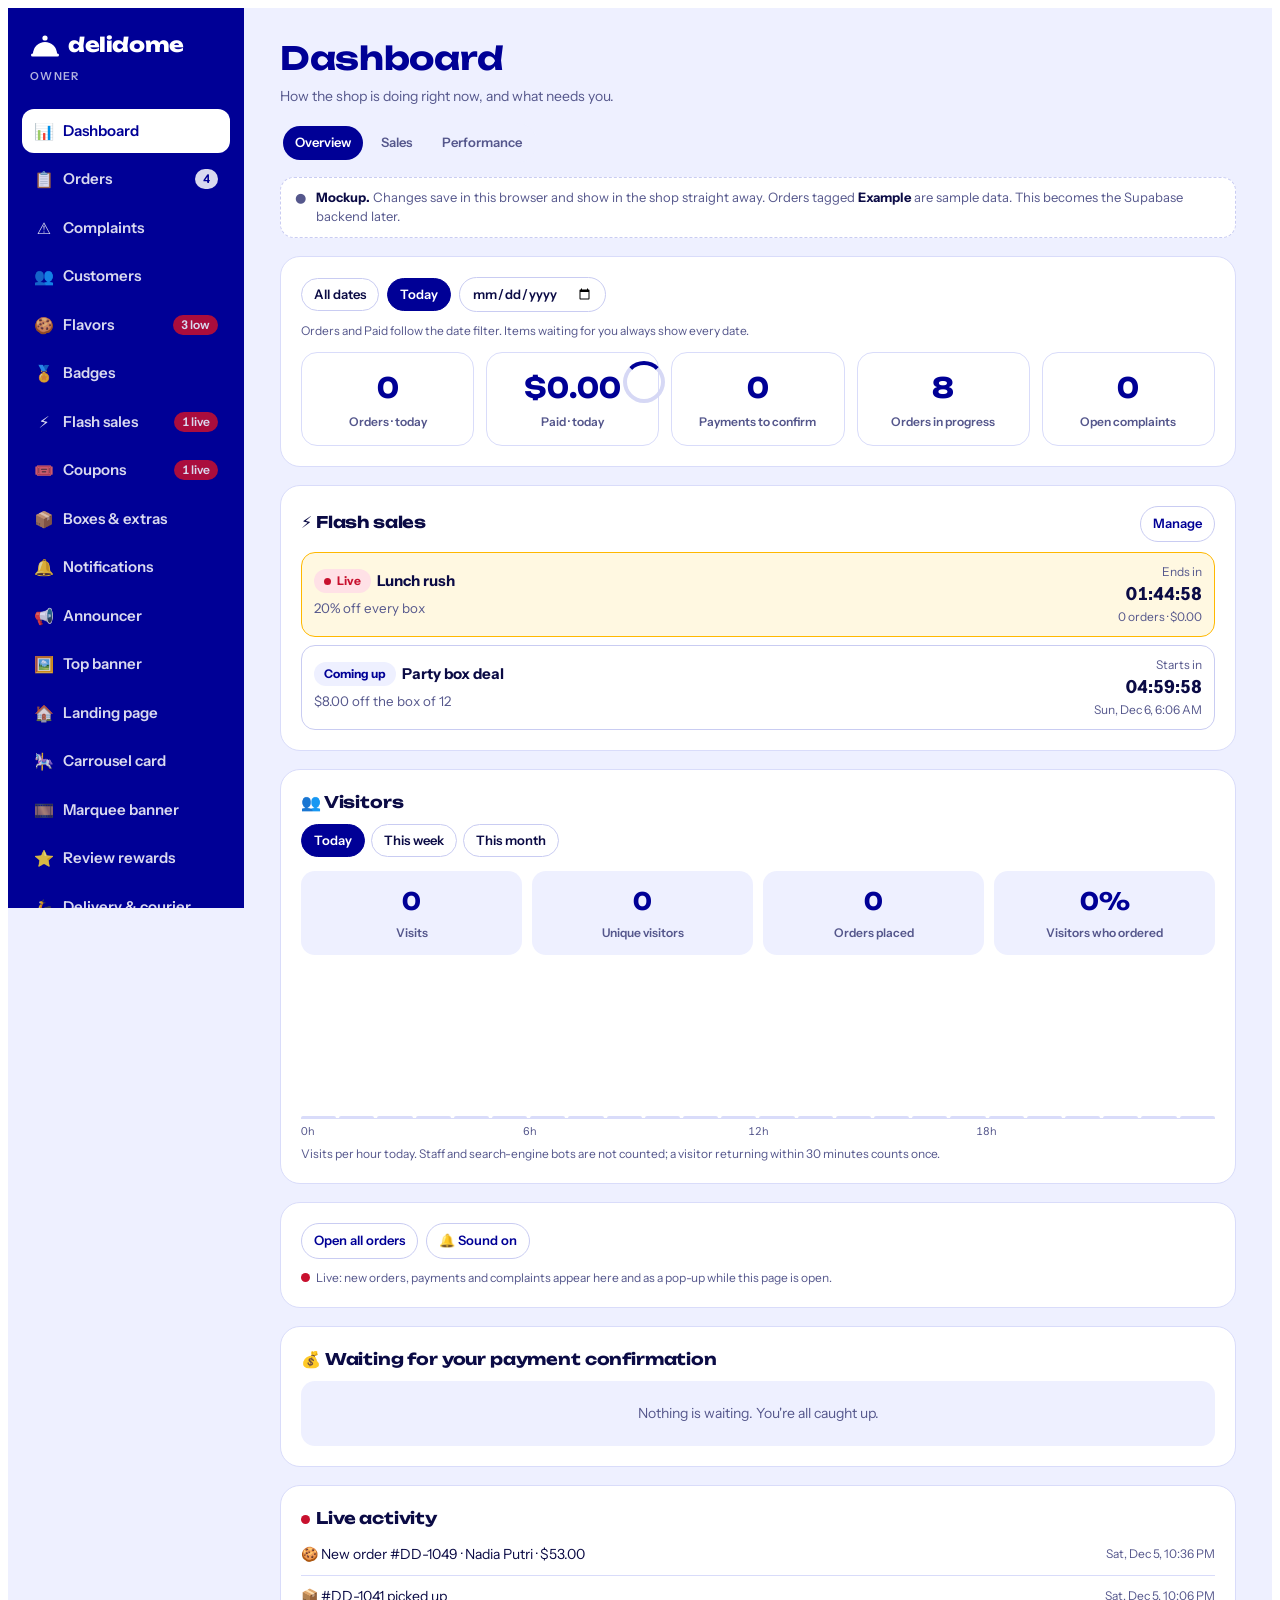
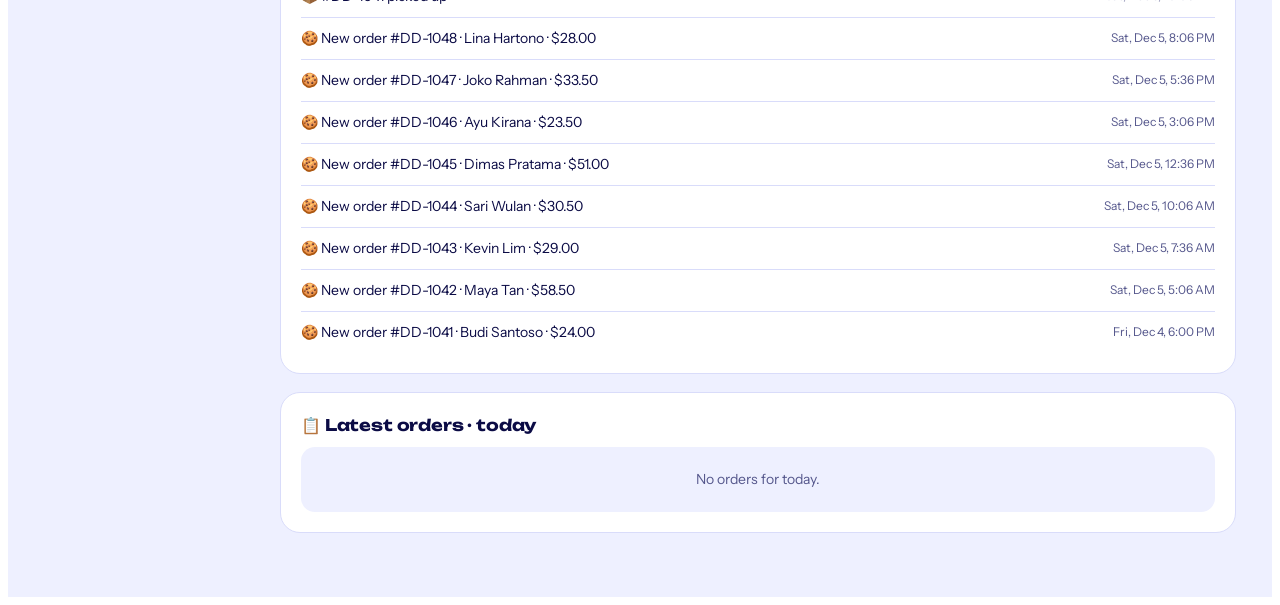
==== admin-site/index.html @ c1a71aa9 "Carrousel card: running flavor carousel with a quickview, edited in a new admin menu Shop: a row of " ====
<!doctype html>
<html lang="en">
<head>
<meta charset="utf-8">
<meta name="viewport" content="width=device-width, initial-scale=1">
<meta name="theme-color" content="#000096">
<meta name="referrer" content="strict-origin-when-cross-origin">
<title>Team sign in</title>
<meta name="robots" content="noindex, nofollow">
<link rel="icon" href="data:image/svg+xml,%3Csvg xmlns='http://www.w3.org/2000/svg' viewBox='0 0 32 32'%3E%3Ccircle cx='16' cy='16' r='15' fill='%23000096'/%3E%3C/svg%3E">
<link rel="stylesheet" href="https://fonts.googleapis.com/css2?family=Unbounded:wght@500;700;800&family=Instrument+Sans:wght@400;500;600;700&display=swap">
<link rel="stylesheet" href="styles.css">
<style>body.dd-load #storeView,body.dd-load .bar,body.dd-load #fab,body.dd-load .toast{visibility:hidden}body.dd-load::before{content:"";position:fixed;left:50%;top:42%;width:34px;height:34px;margin:-17px 0 0 -17px;border:4px solid #d6d8f5;border-top-color:#000096;border-radius:50%;animation:ddspin .8s linear infinite;z-index:5}@keyframes ddspin{to{transform:rotate(360deg)}}</style>
</head>
<body class="dd-load">

<!-- ================= SHOP ================= -->
<div id="storeView">
<header class="top">
  <div class="wrap">
    <a class="logo" href="#top" aria-label="Delidome home">
      <span id="logoMark"><svg viewBox="0 0 30 24" aria-hidden="true"><path d="M3 21a12 12 0 0 1 24 0Z" fill="currentColor"/><circle cx="15" cy="5" r="2.6" fill="currentColor"/><rect x="1" y="20.5" width="28" height="3" rx="1.5" fill="currentColor"/></svg></span><span id="brandTxt">delidome</span>
    </a>
    <div class="top-actions">
      <button class="bagbtn snowbtn" id="snowBtn" type="button" aria-label="Turn the falling effect on or off" aria-pressed="true" hidden></button>
      <div class="langtip" id="snowTip" role="status" hidden></div>
      <button class="bagbtn rvstar" id="rvStar" type="button" aria-label="Rate your order" hidden></button>
      <div class="langtip" id="rvTip" role="status" hidden></div>
      <button class="bagbtn bellbtn" id="bellBtn" type="button" aria-label="Notifications" aria-haspopup="dialog" aria-expanded="false"><svg viewBox="0 0 24 24" aria-hidden="true"><path d="M6 17V11a6 6 0 0 1 12 0v6l1.5 2h-15L6 17Z" fill="none" stroke="currentColor" stroke-width="2" stroke-linejoin="round"/><path d="M10 21a2 2 0 0 0 4 0" fill="none" stroke="currentColor" stroke-width="2" stroke-linecap="round"/></svg><span class="bagn" id="bellCount" hidden></span></button>
      <button class="bagbtn" id="moBtn" type="button" aria-label="My orders" title="My orders"><svg class="bagsvg" viewBox="0 0 24 24" aria-hidden="true"><path d="M5 8h14l-1 12H6L5 8Z" fill="none" stroke="currentColor" stroke-width="2" stroke-linejoin="round"/><path d="M9 8V6a3 3 0 0 1 6 0v2" fill="none" stroke="currentColor" stroke-width="2" stroke-linecap="round"/><path d="M9.5 13.5c.7 1 1.6 1.5 2.5 1.5s1.8-.5 2.5-1.5" fill="none" stroke="currentColor" stroke-width="1.8" stroke-linecap="round"/></svg><span class="bagn" id="moCount" hidden></span></button>
      <a class="adminlink" href="#admin" aria-label="Admin">Admin</a>
      <button class="pill" id="pillBtn" type="button">Your box <b id="pillCount">0/6</b></button>
    </div>
  </div>
  <div class="flash" id="flash" hidden aria-live="polite"></div>
</header>
<main id="top">
  <section class="hero wrap">
    <div class="dome" id="dome">
      <div class="hm" id="heroMedia" aria-hidden="true"></div><div class="ho" id="heroOverlay" aria-hidden="true"></div>
      <p class="eyebrow" id="heroEyebrow">Baked fresh every morning</p>
      <h1 id="heroTitle">Warm cookies, boxed your way.</h1>
      <p class="lede" id="heroLede">Pick a box, fill it with the flavors you love, and choose when you want it. Pickup or local delivery.</p>
      <div class="hero-ctas">
        <a class="btn btn-white" id="heroBtn1" href="#build">Build a box</a>
        <a class="btn btn-ghost" id="heroBtn2" href="#menu">See the flavors</a>
      </div>
    </div>
    <div class="hero-strip" id="heroStrip"></div>
  </section>

  <div id="lpTop"></div>
  <div class="marq" id="marq" hidden></div>
  <section class="cq" id="cq" hidden aria-label="Our flavors"></section>

  <div class="wrap"><button class="rvc" id="rvCard" type="button" hidden></button></div>
  <section class="build wrap" id="build">
    <div class="editbar" id="editBar" hidden></div>
    <div class="build-head">
      <h2 id="buildTitle">Build your box</h2>
      <p id="buildIntro">Choose a size, fill every spot, then tell us when you want it. Each box is baked the morning it leaves the oven room.</p>
      <button class="linkbtn gtbtn" id="gtBtn" type="button">How does it work? <span aria-hidden="true">?</span></button>
      <div class="steps" role="tablist">
        <button class="step" id="tab1" type="button" aria-current="step"><i>1</i>Your box</button>
        <button class="step" id="tab2" type="button"><i>2</i>When</button>
      </div>
    </div>

    <div class="build-grid">
      <div class="build-main">
        <div id="step1">
          <div class="block">
            <h3 class="q">How many cookies?</h3>
            <div class="sizes" id="sizes"></div>
            <div class="fdhint" id="fdHint" hidden></div>
            <div class="gifthint" id="giftHint" hidden></div>
            <div class="custom" id="customBox" hidden></div>
          </div>
          <div class="block" id="menu">
            <div class="qrow">
              <h3 class="q">Fill it up</h3>
              <button class="linkbtn" id="fillRest" type="button">Fill the rest for me</button>
            </div>
            <div class="tierseg" id="tierSeg" role="group" aria-label="Show flavors" hidden><button type="button" data-tier="all" aria-pressed="true">All</button><button type="button" data-tier="prem" aria-pressed="false">✨ Premium</button><button type="button" data-tier="reg" aria-pressed="false">No extra cost</button></div>
            <div class="chips catbar" id="catBar" hidden></div>
            <div class="menu" id="menuGrid"></div>
            <p class="hint xhint" id="xtraHint" hidden><span class="xic" aria-hidden="true">✨</span><span class="xtx">Flavors marked with a price cost that much extra per cookie.</span></p>
          </div>
        </div>

        <div id="step2" hidden>
          <div class="block">
            <h3 class="q">How would you like it?</h3>
            <div class="choice" id="modes">
            </div>
            <p class="hint" id="modeHint"></p>
            <p class="hint cnote" id="cnoteSd" hidden></p>
          </div>
          <div class="block" id="dayBlock">
            <h3 class="q">Which day?</h3>
            <div class="days" id="days"></div>
            <p class="hint" id="daysHint"></p>
          </div>
          <div class="block" id="timeBlock">
            <h3 class="q">What time?</h3>
            <div class="choice" id="times"></div>
            <p class="hint cnote" id="cnoteSch" hidden></p>
          </div>
          <div class="block" id="extrasBlock">
            <h3 class="q">Add extras</h3>
            <div class="extras" id="extras"></div>
          </div>
          <div class="block">
            <label class="flbl" for="giftNote">Gift note</label>
            <textarea id="giftNote" rows="3" placeholder="Happy birthday, Sari! Love, Dimas"></textarea>
          </div>
          <div class="block">
            <button class="btn btn-line" id="backBtn" type="button">← Back to your box</button>
          </div>
        </div>
      </div>

      <aside class="boxpanel" aria-label="Your box">
        <div class="bp-head"><h3 id="bpTitle">Box of 6</h3><span class="bpdone" id="bpDone" hidden>✓ Box completed</span><span id="bpCount" class="num">0 of 6</span></div>
        <div class="slotwrap" id="slotWrap"><div class="slots" id="slots"></div>
          <div class="boxlid" id="boxLid" role="button" tabindex="-1" aria-label="Your box is closed. Double-tap to open it." hidden><div class="lidin">
            <div class="lg"><span class="lgm" id="lidMark"></span><b id="lidName">delidome</b></div>
            <i class="rib rv"></i><i class="rib rh"></i><span class="shine"></span>
            <svg class="bow" viewBox="0 0 86 64" aria-hidden="true"><path d="M40 34 L26 62 L33 58 L38 63 L44 36Z" fill="#D02A44"/><path d="M46 34 L60 62 L53 58 L48 63 L42 36Z" fill="#D02A44"/><path d="M43 30 C30 6 4 4 6 22 C8 38 30 36 43 30Z" fill="#E8384F" stroke="#B81E3A" stroke-width="2"/><path d="M43 30 C56 6 82 4 80 22 C78 38 56 36 43 30Z" fill="#E8384F" stroke="#B81E3A" stroke-width="2"/><circle cx="43" cy="31" r="8" fill="#F45B6E" stroke="#B81E3A" stroke-width="2"/></svg>
            <span class="lidlock" aria-hidden="true"><svg viewBox="0 0 24 24"><rect x="5" y="10.5" width="14" height="10" rx="2.5" fill="#000096"/><path d="M8 10.5V8a4 4 0 0 1 8 0v2.5" fill="none" stroke="#000096" stroke-width="2.4" stroke-linecap="round"/><circle cx="12" cy="15.5" r="1.6" fill="#FFD43B"/></svg></span>
          </div></div></div>
        <p class="bp-hint">Double-tap a cookie in the box to take it out. Its spot stays empty for you to fill again. Shuffle and Clear box also need a double-tap. When it's full, close the box to choose a day.</p>
        <p class="bp-note"><svg viewBox="0 0 20 20" aria-hidden="true"><circle cx="10" cy="10" r="8" fill="none" stroke="currentColor" stroke-width="1.8"/><path d="M10 9v5M10 6.2v.1" stroke="currentColor" stroke-width="1.8" stroke-linecap="round"/></svg><span>Your box may be split into smaller or bigger boxes for delivery safety.</span></p>
        <div class="bp-tools">
          <button class="tool" id="randBtn" type="button"><svg viewBox="0 0 20 20" aria-hidden="true"><rect x="2.5" y="2.5" width="15" height="15" rx="4" fill="none" stroke="currentColor" stroke-width="2"/><circle cx="7" cy="7" r="1.5" fill="currentColor"/><circle cx="13" cy="13" r="1.5" fill="currentColor"/><circle cx="10" cy="10" r="1.5" fill="currentColor"/></svg><span id="randLabel">Random fill</span></button>
          <button class="tool" id="clearBtn" type="button"><svg viewBox="0 0 20 20" aria-hidden="true"><path d="M4 6h12M8 6V4h4v2M6 6l1 11h6l1-11" fill="none" stroke="currentColor" stroke-width="2" stroke-linecap="round" stroke-linejoin="round"/></svg>Clear box</button>
          <button class="tool openbox" id="openBtn" type="button" hidden>🔓 Open box</button>
        </div>
        <dl class="lines" id="lines"></dl>
        <div class="giftwrap" id="giftBox" hidden></div>
        <div class="cpn" id="cpn">
          <div class="cpn-ap" id="cpnAp" hidden></div>
          <form class="cpn-f" id="cpnForm" autocomplete="off"><span class="cpn-ic" aria-hidden="true">🎟</span><input id="cpnIn" class="cpn-in" placeholder="Coupon code" maxlength="20" aria-label="Coupon code" autocapitalize="characters" spellcheck="false"><button class="cpn-b" type="submit">Apply</button></form>
          <p class="cpn-m" id="cpnMsg" role="status" hidden></p>
          <div class="cpn-ch" id="cpnCh"></div>
        </div>
        <div class="total"><span>Total</span><strong id="total">$0.00</strong></div>
        <button class="btn cta" id="panelCta" type="button">Pick 6 more</button>
        <p class="ctamsg" id="ctaMsg" role="alert" hidden>Please choose a courier first.</p>
      </aside>
    </div>
  </section>

  <div id="lpBottom"></div>
  <div class="marq" id="marq2" hidden></div>
  <section class="visit" id="visit">
    <div class="wrap visit-grid">
      <div>
        <h2 id="visitTitle">Come say hello</h2>
        <p id="visitText">Pickup is at the front counter. Give your name and we'll bring your box out.</p>
        <dl class="hours" id="hours"></dl>
        <p class="addr" id="addr"></p>
      </div>
      <div class="faq">
        <h2 id="faqTitle">Good to know</h2>
        <div id="faqList"></div>
      </div>
    </div>
  </section>
</main>

<footer id="siteFoot">
  <div class="wrap">
    <span class="logo"><span id="ftMark"><svg viewBox="0 0 30 24" aria-hidden="true"><path d="M3 21a12 12 0 0 1 24 0Z" fill="currentColor"/><circle cx="15" cy="5" r="2.6" fill="currentColor"/><rect x="1" y="20.5" width="28" height="3" rx="1.5" fill="currentColor"/></svg></span><span id="ftBrand">delidome</span></span>
    <span><span id="ftText">Fresh cookie boxes, baked to order.</span> <a href="#admin">Shop admin</a></span>
  </div>
  <div class="wrap"><div class="ft-social" id="ftSocial" hidden></div></div>
</footer>

<div class="sheet" id="moSheet" hidden role="dialog" aria-modal="true" aria-label="My orders"><div class="sheet-card" id="moCard"></div></div>
<div class="bell-pop" id="bellPop" hidden role="dialog" aria-label="Notifications"><div class="bell-h"><b>🔔 Notifications</b><button class="x" type="button" data-bellclose aria-label="Close">✕</button></div><div class="bell-tabs" id="bellTabs" role="tablist"></div><div class="bell-list" id="bellList"></div></div>
<div class="gsheet" id="giftSheet" hidden><div class="gs-dim" data-gsclose></div><div class="gs-card" role="dialog" aria-modal="true" aria-labelledby="gsTitle"><button class="x gs-x" type="button" data-gsclose aria-label="Close">✕</button><div id="gsBody"></div></div></div>
<div class="pp-pop" id="ppPop" hidden role="dialog" aria-modal="true" aria-label="Payment proof sent"><div class="pp-fx" id="ppFx" aria-hidden="true"></div><div class="pp-card" id="ppCard"></div></div>
<div class="rnpop" id="rnPop" hidden role="status" aria-live="polite"></div>
<div class="sheet center" id="gdSheet" hidden role="alertdialog" aria-modal="true" aria-labelledby="gdTitle"><div class="sheet-card cw-card" id="gdCard"></div></div>
<div class="sheet center" id="slowSheet" hidden role="alertdialog" aria-modal="true" aria-labelledby="slowTitle"><div class="sheet-card cw-card sl-card" id="slowCard"></div></div>
<div class="sheet center" id="cwSheet" hidden role="alertdialog" aria-modal="true" aria-labelledby="cwTitle"><div class="sheet-card cw-card" id="cwCard"></div></div>
<div class="sheet" id="sdSheet" hidden role="dialog" aria-modal="true" aria-label="Sameday shipment"><div class="sheet-card sd-card" id="sdCard"></div></div>
<div class="sheet" id="rvSheet" hidden role="dialog" aria-modal="true" aria-label="Flavor reviews"><div class="sheet-card" id="rvCard"></div></div>

<div class="bar" aria-live="polite">
  <div><strong id="barTotal">$0.00</strong><small id="barSub">0 of 6 picked</small></div>
  <div class="barr"><button class="barrand" id="barRand" type="button" hidden aria-label="Random fill"></button><button class="btn" id="barCta" type="button">Pick 6 more</button></div>
</div>
<button class="fab" id="fab" type="button" hidden aria-label="Show my box"><span class="fab-pl" id="fabPl"><span class="fab-ic" id="fabIc" aria-hidden="true"></span></span><small class="fab-tx" id="fabTx"></small></button>

<div class="sheet" id="bsPop" hidden role="dialog" aria-modal="true" aria-labelledby="bsPopTitle">
  <div class="sheet-card">
    <div class="sheet-top"><h3 id="bsPopTitle">Choose a courier</h3><span class="bsbr"><button class="x" id="bsTourBtn" type="button" aria-label="Show the tour">?</button><button class="x" id="bsPopX" type="button" aria-label="Close">✕</button></span></div>
    <div class="form" id="bsPopBody"><div class="field" id="bsPhoneF"><label for="bsPhone">WhatsApp number</label><input id="bsPhone" type="tel" inputmode="numeric" maxlength="24" autocomplete="tel-national" placeholder="Numbers only, e.g. 81234567890"><p class="note" style="margin:4px 0 0">We need it to find your address and show courier prices.</p></div></div>
    <button class="btn btn-blue" id="bsPopDone" type="button" style="width:100%;margin-top:14px">Done</button>
  </div>
</div>
<div id="bsTour" hidden><div id="bsHole"></div><div id="bsTcard" role="dialog" aria-live="polite"><h4 id="bsTt"></h4><p id="bsTm"></p><p class="bstex" id="bsTe" hidden></p><div class="bstrow"><button type="button" class="bsskip" id="bsTskip">Skip tour</button><span class="bsdots" id="bsTdots"></span><button type="button" class="bsnext" id="bsTnext">Next</button></div></div></div>
<div class="rvpop" id="rvPop" hidden role="dialog" aria-modal="true"></div>
<div id="gt" hidden><div id="gtHole"></div><div id="gtCard" role="dialog" aria-live="polite"><h4 id="gtT"></h4><p id="gtM"></p><div class="gtrow"><button type="button" class="gtskip" id="gtSkip">Skip tour</button><span class="gtdots" id="gtD"></span><button type="button" class="gtnext" id="gtN">Next</button></div></div></div>
<div class="sheet" id="sheet" hidden role="dialog" aria-modal="true" aria-labelledby="sheetTitle">
  <div class="sheet-card">
    <div id="checkoutView">
      <div class="sheet-top"><h3 id="sheetTitle">Checkout</h3><button class="x" id="closeSheet" type="button" aria-label="Close">✕</button></div>
      <div class="summary" id="summary"></div>
      <form class="form" id="coForm" novalidate>
        <h4>Contact</h4>
        <div class="field"><label for="coName">Full name</label><input id="coName" required autocomplete="name"></div>
        <div class="field"><label for="coPhone">WhatsApp number</label><input id="coPhone" type="tel" inputmode="numeric" pattern="[0-9]{8,15}" maxlength="24" required autocomplete="tel-national" placeholder="Numbers only, e.g. 81234567890"></div>
        <div class="field"><label for="coEmail">Email</label><input id="coEmail" type="email" required autocomplete="email"></div>
        <div class="field"><span class="flbl" style="font-weight:600;font-size:14px">Send order updates by</span>
          <div style="display:flex;flex-wrap:wrap;gap:6px 18px"><label class="chk"><input type="radio" name="coNotify" value="whatsapp"> WhatsApp</label><label class="chk"><input type="radio" name="coNotify" value="email"> Email</label><label class="chk"><input type="radio" name="coNotify" value="both" checked> Both</label></div></div>
        <div class="field" id="addrFields" hidden><label for="coAddr">Delivery address</label><textarea id="coAddr" rows="3" autocomplete="street-address" placeholder="Street, number, area, city"></textarea>
          <p class="addrwarn" role="note">⚠️ <b>Please make sure your address is really accurate.</b> We're not responsible for deliveries to a wrong address.</p>
          <div class="placex" id="placeNoteWrap" hidden><label for="coDNote">Note for the driver <small class="note">(optional)</small></label><textarea id="coDNote" rows="2" maxlength="200" placeholder="e.g. Green gate next to Indomaret, house no. 6, ring the bell"></textarea></div>
          <div class="placex" id="placePhotoWrap" hidden><span class="flbl">Photo of your place <small class="note">(optional)</small></span>
            <div class="colin" style="flex-wrap:wrap"><label class="ghost mqbtn" id="coPhotoBtn">📷 Add photo<input type="file" accept="image/*" hidden id="coPhoto"></label><img id="coPhotoPrev" class="placeprev" hidden alt="Your place"><button type="button" class="ghost" id="coPhotoRm" hidden>Remove</button></div>
            <small class="note">Helps the courier find you. Only the shop and you can see it, and it's deleted a few days after delivery.</small></div></div>
        <div class="field bssum" id="bsSum" hidden></div>
        <div class="field bsbox" id="bsBox" hidden>
          <span class="flbl" style="font-weight:600;font-size:14px">Courier</span>
          <p class="note" style="margin:2px 0 8px">Search your area, then pick a courier. The price is for this order only.</p>
          <div class="bsrow"><input id="bsArea" placeholder="Area, sub-district or postal code" autocomplete="off" aria-label="Delivery area"><div class="bslist" id="bsAreaList" hidden></div></div>
          <div class="bsbtns"><button type="button" class="ghost" id="bsFind">📍 Find my address on the map</button><button type="button" class="ghost" id="bsGeo">Use my current location</button><button type="button" class="ghost" id="bsPick">🗺️ Pick on the map</button></div>
          <div class="bsmap" id="bsMap" hidden></div>
          <p class="note" id="bsMapHint" hidden style="margin:4px 0 0">Drag the pin (or tap the map) to your exact door. Prices update by themselves.</p>
          <button type="button" class="btn btn-blue btn-sm" id="bsMapDone" hidden style="margin-top:8px">✓ Done, hide the map</button>
          <p class="note" id="bsPlace" hidden></p>
          <div class="bsopts" id="bsOpts"></div>
          <p class="err" id="bsErr" hidden></p>
        </div>
        <p class="err" id="coErr" hidden></p>
        <button class="btn btn-blue" type="submit" id="placeBtn">Place order</button>
        <p class="note" id="coNote"></p>
      </form>
    </div>
    <div id="doneView" hidden>
      <div class="done-box" id="doneBox">
        <div id="dnFx" aria-hidden="true"></div>
        <div class="badge" id="doneBadge">✓</div>
        <h3 id="doneTitle">Order placed</h3>
        <p id="doneText"></p>
        <span class="code" id="doneCode"></span>
        <p class="dn-urgent" id="doneUrgent"></p>
        <div class="dn-cd" id="doneCd"></div>
        <div class="dn-pm" id="donePM"></div>
        <button class="btn btn-blue dn-pay" id="donePay" type="button">Pay now</button>
        <button class="btn btn-ghost-blue" id="newBox" type="button">Build another box</button>
        <button class="linkbtn dn-track" id="doneClose" type="button">Track my order</button>
      </div>
    </div>
  </div>
</div>
</div>

<!-- ================= ADMIN ================= -->
<div id="adminView" hidden>
  <div class="al-stack" id="alStack" aria-live="assertive"></div>
  <div class="admin">
    <aside class="side">
      <span class="logo" id="adLogo"><span id="adLogoMark"><svg viewBox="0 0 30 24" aria-hidden="true"><path d="M3 21a12 12 0 0 1 24 0Z" fill="#fff"/><circle cx="15" cy="5" r="2.6" fill="#fff"/><rect x="1" y="20.5" width="28" height="3" rx="1.5" fill="#fff"/></svg></span><span id="adLogoName">delidome</span></span>
      <span class="role">Shop admin</span>
      <nav class="nav" id="anav">
        <button type="button" data-tab="dashboard"><span class="nl"><span class="ni" aria-hidden="true">📊</span>Dashboard</span></button>
        <button type="button" data-tab="orders"><span class="nl"><span class="ni" aria-hidden="true">📋</span>Orders</span><span class="count" id="cOrders"></span></button>
        <button type="button" data-tab="complaints"><span class="nl"><span class="ni" aria-hidden="true">⚠️</span>Complaints</span><span class="count" id="cComplaints"></span></button>
        <button type="button" data-tab="customers"><span class="nl"><span class="ni" aria-hidden="true">👥</span>Customers</span></button>
        <button type="button" data-tab="products"><span class="nl"><span class="ni" aria-hidden="true">🍪</span>Flavors</span><span class="count" id="cProducts"></span></button>
        <button type="button" data-tab="badges"><span class="nl"><span class="ni" aria-hidden="true">🏅</span>Badges</span></button>
        <button type="button" data-tab="sales"><span class="nl"><span class="ni" aria-hidden="true">⚡</span>Flash sales</span><span class="count live" id="cSales"></span></button>
        <button type="button" data-tab="coupons"><span class="nl"><span class="ni" aria-hidden="true">🎟️</span>Coupons</span><span class="count" id="cCoupons"></span></button>
        <button type="button" data-tab="boxes"><span class="nl"><span class="ni" aria-hidden="true">📦</span>Boxes &amp; extras</span></button>
        <button type="button" data-tab="notify"><span class="nl"><span class="ni" aria-hidden="true">🔔</span>Notifications</span></button>
        <button type="button" data-tab="announcer"><span class="nl"><span class="ni" aria-hidden="true">📢</span>Announcer</span></button>
        <button type="button" data-tab="hero"><span class="nl"><span class="ni" aria-hidden="true">🖼️</span>Top banner</span></button>
        <button type="button" data-tab="landing"><span class="nl"><span class="ni" aria-hidden="true">🏠</span>Landing page</span></button>
        <button type="button" data-tab="carousel"><span class="nl"><span class="ni" aria-hidden="true">🎠</span>Carrousel card</span></button>
        <button type="button" data-tab="marquee"><span class="nl"><span class="ni" aria-hidden="true">🎞️</span>Marquee banner</span></button>
        <button type="button" data-tab="revrew"><span class="nl"><span class="ni" aria-hidden="true">⭐</span>Review rewards</span></button>
        <button type="button" data-tab="delivery"><span class="nl"><span class="ni" aria-hidden="true">🛵</span>Delivery &amp; courier</span></button>
        <button type="button" data-tab="labels"><span class="nl"><span class="ni" aria-hidden="true">🏷️</span>Shipping labels</span></button>
        <button type="button" data-tab="settings"><span class="nl"><span class="ni" aria-hidden="true">⚙️</span>Shop settings</span></button>
        <button type="button" data-tab="prelaunch"><span class="nl"><span class="ni" aria-hidden="true">🚀</span>Pre-launch</span></button>
        <button type="button" data-tab="affiliates"><span class="nl"><span class="ni" aria-hidden="true">🤝</span>Affiliates</span></button>
        <button type="button" data-tab="afcoupons"><span class="nl"><span class="ni" aria-hidden="true">🎟️</span>Affiliate coupons</span></button>
        <button type="button" data-tab="security"><span class="nl"><span class="ni" aria-hidden="true">🛡️</span>Security</span><span class="count" id="cSec" hidden></span></button>
        <button type="button" data-tab="log"><span class="nl"><span class="ni" aria-hidden="true">📜</span>Activity</span></button>
        <button type="button" data-tab="team"><span class="nl"><span class="ni" aria-hidden="true">🧑‍🍳</span>Team</span></button>
      </nav>
      <a class="btn btn-white btn-sm viewshop" id="viewShop" href="#" target="_blank" rel="noopener noreferrer" style="display:none">View shop ↗</a>
      <span class="role" id="syncSt" hidden></span>
      <button type="button" class="btn btn-white btn-sm" id="signOut" hidden style="margin-top:8px">Sign out</button>
    </aside>
    <main class="amain" id="amain"></main>
  </div>
  <div class="drawer" id="drawer" hidden></div>
  <div class="sheet" id="modal" hidden role="dialog" aria-modal="true" aria-labelledby="modalTitle"><div class="sheet-card" id="modalCard"></div></div>
</div>
<div class="toast" id="toast" hidden role="status"></div>


<noscript><p style="padding:24px;font-family:sans-serif">Please turn on JavaScript to order cookies.</p></noscript>
<script src="config.js"></script>
<script src="backend.js"></script>
<script src="sb.js"></script>
<script src="app.js"></script>
</body>
</html>
---- admin-site/styles.css ----
/* Layout: shop (arched dome hero + two-column box builder) and a shop admin (sidebar + panels) sharing one mock data store. Single brand look: ultramarine + white. */
:root{
  --blue:#000096;
  --blue-2:#2328C8;
  --ink:#0B0B45;
  --muted:#55578C;
  --ice:#EEF0FF;
  --ice-2:#D9DCFA;
  --white:#FFFFFF;
  --line:#C9CCF2;
  --red:#C8102E;
  --display:"Unbounded","Arial Black",system-ui,sans-serif;
  --body:"Instrument Sans",system-ui,-apple-system,"Segoe UI",sans-serif;
  --r-pill:999px;
  color-scheme:light;
}
*{box-sizing:border-box}
[hidden]{display:none!important}
html{scroll-behavior:smooth}
@media (prefers-reduced-motion:reduce){html{scroll-behavior:auto}*{animation:none!important;transition:none!important}}
body.in-store{background:var(--pagebg,#fff)}
#storeView{font-family:var(--body);color:var(--ink)}
body{background:var(--white);color:var(--ink);font-family:var(--body);font-size:16px;line-height:1.5;-webkit-font-smoothing:antialiased}
button,input,textarea,select{font:inherit;color:inherit}
button{cursor:pointer}
:focus-visible{outline:3px solid var(--blue-2);outline-offset:3px}
h1,h2,h3{font-family:var(--display);margin:0;text-wrap:balance;letter-spacing:-.01em}
p{margin:0}
.wrap{max-width:1120px;margin:0 auto;padding-inline:20px}
.num{font-variant-numeric:tabular-nums}

/* Header */
.top{position:sticky;top:env(safe-area-inset-top,0px);z-index:30;background:color-mix(in srgb,var(--white) 92%,transparent);backdrop-filter:blur(8px);border-bottom:1px solid var(--ice-2)}
.top .wrap{display:flex;align-items:center;justify-content:space-between;gap:12px;padding-block:12px}
.top-actions{display:flex;align-items:center;gap:8px}
.logo{display:flex;align-items:center;gap:9px;text-decoration:none;color:var(--blue);font-family:var(--display);font-weight:800;font-size:20px;letter-spacing:-.02em}
.logo svg{width:30px;height:24px}
.pill{display:inline-flex;align-items:center;gap:8px;border:2px solid var(--blue);background:var(--blue);color:var(--white);border-radius:var(--r-pill);padding:8px 8px 8px 16px;font-weight:600;font-size:14px}
.pill b{background:var(--white);color:var(--blue);border-radius:var(--r-pill);padding:2px 9px;font-size:13px;font-variant-numeric:tabular-nums}
.adminlink{font-weight:600;font-size:14px;color:var(--blue);text-decoration:none;border:2px solid var(--line);border-radius:var(--r-pill);padding:8px 14px}
.adminlink:hover{border-color:var(--blue)}
.pill{white-space:nowrap}
@media (max-width:900px){body.in-store .toast{bottom:calc(100px + env(safe-area-inset-bottom,0px))}}
@media (max-width:420px){.adminlink{padding:7px 10px;font-size:13px}.pill{padding:7px 7px 7px 12px;font-size:13px}.logo{font-size:18px}}

/* Announcer banner (pinned under the header) */
.flash{position:relative;overflow:hidden;background:var(--fl-bg,var(--red));color:var(--fl-ink,#fff);border-top:1px solid rgba(0,0,0,.06)}
.flash:not(.pinned){position:relative}
.flash .fw{display:flex;align-items:center;justify-content:center;gap:6px 12px;flex-wrap:wrap;padding:8px 16px;font-weight:700;text-align:center;font-size:14px;position:relative;z-index:1}
.flash.sz-S .fw{font-size:12px}.flash.sz-L .fw{font-size:17px;padding-block:11px}
.flash svg{width:16px;height:16px;flex:none}
.flash .fimg{height:34px;width:auto;max-width:64px;object-fit:contain;border-radius:8px;flex:none}
.flash.sz-L .fimg{height:44px;max-width:80px}.flash.sz-S .fimg{height:26px}
.flash.fx-img .fimg{animation:flimg 1.6s ease-in-out infinite;transform-origin:50% 90%}
@keyframes flimg{0%,100%{transform:rotate(-6deg) scale(1)}50%{transform:rotate(6deg) scale(1.12)}}
.flash .cdn{font-family:var(--display);font-variant-numeric:tabular-nums;background:var(--fl-cdbg,#fff);color:var(--fl-cd,var(--red));border-radius:var(--r-pill);padding:3px 12px;font-size:1em;font-weight:800;white-space:nowrap;box-shadow:0 0 0 2px rgba(255,255,255,.35)}
.flash.fx-cd .cdn{animation:flcd 1s ease-in-out infinite}
@keyframes flcd{0%,100%{transform:scale(1);box-shadow:0 0 0 0 color-mix(in srgb,var(--fl-cd,#C8102E) 55%,transparent)}50%{transform:scale(1.07);box-shadow:0 0 0 7px color-mix(in srgb,var(--fl-cd,#C8102E) 0%,transparent)}}
.flash.fx-cd::after{content:"";position:absolute;inset:0;background:linear-gradient(100deg,transparent 35%,rgba(255,255,255,.35) 50%,transparent 65%);transform:translateX(-100%);animation:flsweep 3.2s ease-in-out infinite;pointer-events:none}
@keyframes flsweep{0%,55%{transform:translateX(-100%)}100%{transform:translateX(100%)}}
.top .flash .fw{padding-block:8px}
.top .flash.sz-L .fw{padding-block:11px}

/* Hero */
.hero{padding-block:20px 8px}
.dome{position:relative;overflow:hidden;background:var(--blue);color:var(--white);border-radius:min(48vw,520px) min(48vw,520px) 28px 28px;padding:clamp(88px,14vw,150px) 20px 56px;text-align:center}
.dome .eyebrow{font-size:12px;font-weight:600;letter-spacing:.16em;text-transform:uppercase;opacity:.8}
.dome h1{font-size:clamp(34px,6.4vw,72px);line-height:1.02;font-weight:800;margin:14px auto 16px;max-width:12ch}
.dome p.lede{max-width:44ch;margin:0 auto;font-size:17px;opacity:.88}
.hero-ctas{display:flex;flex-wrap:wrap;justify-content:center;gap:10px;margin-top:26px}
.btn{display:inline-flex;align-items:center;justify-content:center;gap:8px;border-radius:var(--r-pill);padding:13px 22px;font-weight:600;font-size:15px;border:2px solid currentColor;text-decoration:none;transition:transform .15s ease,background .15s ease}
.btn:active{transform:scale(.97)}
.btn-white{background:var(--white);color:var(--blue);border-color:var(--white)}
.btn-ghost{background:transparent;color:var(--white)}
.btn-blue{background:var(--blue);color:var(--white);border-color:var(--blue)}
.btn-line{background:var(--white);color:var(--blue);border-color:var(--blue)}
.btn-sm{padding:8px 14px;font-size:13px}
.btn[disabled]{background:var(--ice-2);border-color:var(--ice-2);color:var(--muted);cursor:not-allowed}
.dome > :not(.float):not(.hm):not(.ho){position:relative;z-index:1}
.dome .hm,.dome .ho{position:absolute;inset:0;z-index:0}
@media (min-width:1000px){.hrsticky{position:sticky;top:8px;z-index:6;max-height:90vh;overflow:auto}}
.dome .hm{background-size:cover;background-position:center}
.dome .hm video{width:100%;height:100%;object-fit:cover;display:block}
.dome .ho{background:#000;opacity:0}
.dome.nofloat .float{display:none}
.float{position:absolute;z-index:1;opacity:.95;width:clamp(64px,11vw,128px);aspect-ratio:1;animation:bob 6s ease-in-out infinite}
.float:nth-child(2n){animation-delay:-3s}
@media (max-width:640px){.float{width:58px}.float.hid-ph{display:none}}
@media (min-width:641px){.float.hid-pc{display:none}}
@keyframes bob{50%{transform:translateY(-10px) rotate(6deg)}}
.float.fx-spin{animation:fspin 9s linear infinite}
.float.fx-pulse{animation:fpulse 3.2s ease-in-out infinite}
.float.fx-wiggle{animation:fwig 2.6s ease-in-out infinite}
.float.fx-none{animation:none}
@keyframes fspin{to{transform:rotate(360deg)}}
@keyframes fpulse{50%{transform:scale(1.14)}}
@keyframes fwig{0%,100%{transform:rotate(-9deg)}50%{transform:rotate(9deg)}}
.hero-strip{display:flex;justify-content:center;flex-wrap:wrap;gap:8px 22px;margin-top:18px;color:var(--muted);font-size:14px}
.hero-strip span::before{content:"";display:inline-block;width:7px;height:7px;border-radius:50%;background:var(--blue);margin-right:8px;vertical-align:middle}

/* Plate + cookie */
.plate{display:grid;place-items:center;border-radius:50%;aspect-ratio:1;width:100%;container-type:inline-size}
.plate svg{width:var(--ck,84%);height:var(--ck,84%);display:block;filter:drop-shadow(0 4px 6px rgba(0,0,40,.18))}
.plate .ph{width:var(--ck,84%);height:var(--ck,84%);display:block;border-radius:50%;object-fit:cover;box-shadow:0 4px 10px rgba(0,0,40,.22);user-select:none;-webkit-user-drag:none}
.plate .ph.cut{border-radius:0;object-fit:contain;box-shadow:none;filter:drop-shadow(0 4px 6px rgba(0,0,40,.25))}
.plate .ini{font-family:var(--display);font-weight:800;font-size:clamp(11px,30cqw,44px);line-height:1;color:var(--blue);letter-spacing:-.02em}
.plate.dark .ini{color:var(--white)}
.noimg-t{display:-webkit-box;-webkit-line-clamp:3;-webkit-box-orient:vertical;overflow:hidden;font-weight:700;font-size:13px;line-height:1.2;text-align:center;color:var(--white);overflow-wrap:anywhere;padding:2px}
.card .plate.blank,.slot.filled .plate.blank{animation:bobE 4.2s ease-in-out infinite;animation-delay:calc(var(--i,0) * -.65s)}
.card.out .plate.blank{animation:none}
@keyframes bobE{0%,100%{translate:0 0}50%{translate:0 -4px}}
.slot.filled .noimg-t{animation:idle 4.2s ease-in-out infinite;animation-delay:calc(var(--i,0) * -.65s)}
.fly-t{display:grid;place-items:center;width:100%;height:100%;background:var(--blue);color:var(--white);border-radius:999px;font-weight:700;font-size:12px;text-align:center;padding:4px;line-height:1.15;overflow:hidden}
.nophoto{font-size:12px;color:var(--muted);font-weight:600;text-align:center;padding:8px 0}

/* Builder */
.build{padding-block:64px 40px}
.build-head{display:grid;gap:14px;max-width:640px}
.build-head h2{font-size:clamp(30px,4.6vw,46px);font-weight:800;color:var(--blue)}
.build-head p{color:var(--muted);font-size:17px}
.steps{display:flex;gap:8px;flex-wrap:wrap;margin-top:6px}
.step{display:inline-flex;align-items:center;gap:8px;border:2px solid var(--line);background:var(--white);border-radius:var(--r-pill);padding:6px 14px 6px 6px;font-weight:600;font-size:14px;color:var(--muted)}
.step i{font-style:normal;display:grid;place-items:center;width:24px;height:24px;border-radius:50%;background:var(--ice);font-size:12px;color:var(--blue)}
.step[aria-current="step"]{border-color:var(--blue);color:var(--blue)}
.step[aria-current="step"] i{background:var(--blue);color:var(--white)}
.step.done i{background:var(--blue);color:var(--white)}
.step[disabled]{opacity:.55;cursor:not-allowed}

.build-grid{display:grid;grid-template-columns:minmax(0,1fr) 360px;gap:40px;margin-top:36px;align-items:start}
@media (max-width:900px){.build-grid{grid-template-columns:minmax(0,1fr)}}
.q{font-size:19px;font-weight:700;color:var(--ink);margin-bottom:14px}
.qrow{display:flex;justify-content:space-between;align-items:baseline;gap:12px;flex-wrap:wrap;margin-bottom:14px}
.qrow .q{margin:0}
.linkbtn{background:none;border:0;padding:0;color:var(--blue);font-weight:600;text-decoration:underline;text-underline-offset:3px;font-size:14px}
.linkbtn[disabled]{color:var(--muted);text-decoration:none;cursor:default}
.block + .block{margin-top:40px}
#build,#step2{scroll-margin-top:calc(124px + env(safe-area-inset-top,0px))}

.sizes{display:grid;grid-template-columns:repeat(3,minmax(0,1fr));gap:12px;max-width:460px}
.size{position:relative;aspect-ratio:1;border-radius:50%;border:2px solid var(--line);background:var(--white);display:grid;place-content:center;text-align:center;gap:2px;transition:background .15s,border-color .15s}
.size strong{font-family:var(--display);font-size:clamp(26px,5vw,34px);font-weight:700;line-height:1;color:var(--blue)}
.size span{font-size:13px;color:var(--muted)}
.size s{font-size:11px;opacity:.7;display:block}
.size small{font-size:11px;color:var(--muted);letter-spacing:.04em}
.size .saletag{position:absolute;top:2px;right:2px;background:var(--red);color:var(--white);font-size:11px;font-weight:700;border-radius:var(--r-pill);padding:2px 7px}
.marq{--mbg:#000096;--mfg:#fff;--msz:18px;--mfont:var(--display);background:var(--mbg);color:var(--mfg);font-family:var(--mfont);font-size:var(--msz);line-height:1.2;overflow:hidden;white-space:nowrap;padding:.7em 0;margin:28px 0 8px}
.marq .track{display:flex;width:max-content;animation:mq var(--mdur,30s) linear infinite;will-change:transform}
.marq:hover .track{animation-play-state:paused}
.marq .set{display:flex;align-items:center;flex:none}
.marq .mt{padding:0 .8em;font-weight:700}
.marq .mi{height:2.2em;width:auto;max-width:none;margin:-.5em .5em;display:block;object-fit:contain;flex:none}
.marq .mdot{padding:0 .5em;opacity:.8}
@keyframes mq{to{transform:translateX(-50%)}}
.marq.still{overflow-x:auto}.marq.still .track{animation:none}
.marq.prev{margin:0;border-radius:14px}
.mqgrid{display:grid;gap:16px}
.mqimgs{display:flex;flex-wrap:wrap;gap:10px;align-items:center}
.mqimgs .th{position:relative;width:64px;height:64px;border-radius:14px;border:1px solid var(--ice-2);background:var(--ice);display:grid;place-items:center}
.mqimgs .th img{max-width:52px;max-height:52px;object-fit:contain}
.mqimgs .th button{position:absolute;top:-8px;right:-8px;width:24px;height:24px;border-radius:50%;border:0;background:var(--red);color:#fff;font-size:14px;line-height:1;display:grid;place-items:center}
.mqbtn{display:inline-grid;place-items:center;cursor:pointer;min-height:40px;padding:0 14px}
.colin{display:flex;gap:8px;align-items:center}
.colin input[type=color]{width:44px;height:40px;padding:2px;border:1.5px solid var(--line);border-radius:10px;background:var(--white);flex:none}
.colin .in{min-width:0}
.lp{padding-block:clamp(36px,6vw,72px)}
.lp-in{display:grid;gap:28px;align-items:center;grid-template-columns:minmax(0,1fr)}
@media (min-width:761px){.lp.l-right .lp-in,.lp.l-left .lp-in{grid-template-columns:minmax(0,1fr) minmax(0,1fr)}.lp.l-left .lp-media{order:-1}}
.lp h2{font-size:clamp(26px,4vw,42px);font-weight:800;margin:0 0 12px;line-height:1.1}
.lp p{white-space:pre-line;margin:0 0 18px;max-width:60ch;font-size:17px}
.lp.l-full .lp-in,.lp.l-text .lp-in{text-align:center;justify-items:center}
.lp.l-full p,.lp.l-text p{margin-inline:auto}
.lp-media{min-width:0;width:100%}
.lp-media img,.lp-media video{width:100%;height:auto;border-radius:22px;display:block}
.lp-media .vf{position:relative;aspect-ratio:16/9;border-radius:22px;overflow:hidden;background:#000}
.lp-media .vf iframe{position:absolute;inset:0;width:100%;height:100%;border:0}
.lp .btn{border-color:currentColor}
#logoMark img,#ftMark img{height:28px;width:auto;display:block;border-radius:6px}
#logoMark,#ftMark{display:inline-flex}
.lpsec{padding:0}.lpsec>summary{cursor:pointer;list-style:none;padding:18px 20px;font-family:var(--display);font-weight:800;font-size:17px;color:var(--blue);display:flex;justify-content:space-between;align-items:center;gap:12px}
.lpsec>summary::-webkit-details-marker{display:none}.lpsec>summary::after{content:"+";font-size:22px}.lpsec[open]>summary::after{content:"−"}
.lpsec>.lpbody{padding:0 20px 20px;display:grid;gap:14px}
.lpthumb{max-width:240px;max-height:150px;border-radius:12px;border:1px solid var(--ice-2);display:block;background:var(--ice)}
.lpblock{border:1.5px solid var(--ice-2);border-radius:16px;padding:14px;display:grid;gap:12px}
.bagbtn{position:relative;display:inline-flex;align-items:center;justify-content:center;gap:0;border:2px solid var(--line);background:var(--white);color:var(--blue);border-radius:var(--r-pill);height:42px;width:42px;padding:0;font-weight:600;font-size:14px;white-space:nowrap}
.bagbtn svg{width:24px;height:24px;flex:none}
.bagbtn:hover{border-color:var(--blue)}
.bagsvg{transform-origin:50% 25%;animation:bagsway 3.4s ease-in-out infinite}
@keyframes bagsway{0%,68%,100%{transform:rotate(0)}74%{transform:rotate(-16deg) translateY(-2px)}80%{transform:rotate(13deg)}86%{transform:rotate(-8deg)}92%{transform:rotate(4deg)}}
.bagbtn.hot{border-color:var(--red);color:var(--red)}
.bagbtn.hot::after{content:"";position:absolute;inset:-4px;border-radius:50%;border:2px solid var(--red);animation:bagring 1.6s ease-out infinite;pointer-events:none}
@keyframes bagring{0%{transform:scale(.9);opacity:.8}100%{transform:scale(1.35);opacity:0}}
.bellbtn.ring svg{transform-origin:50% 10%;animation:bellring 2.8s ease-in-out infinite}
@keyframes bellring{0%,60%,100%{transform:rotate(0)}66%{transform:rotate(18deg)}72%{transform:rotate(-16deg)}78%{transform:rotate(11deg)}84%{transform:rotate(-7deg)}90%{transform:rotate(3deg)}}
.bell-pop{position:fixed;z-index:70;top:calc(env(safe-area-inset-top,0px) + 64px);right:16px;width:min(390px,calc(100vw - 32px));max-height:min(78vh,600px);display:flex;flex-direction:column;background:var(--white);border:1.5px solid var(--line);border-radius:24px;box-shadow:0 18px 50px rgba(0,0,60,.25);overflow:hidden;animation:pppop .3s cubic-bezier(.2,1.3,.4,1) both;transform-origin:top right}
.bell-h{display:flex;justify-content:space-between;align-items:center;padding:16px 16px 8px 18px;color:var(--ink);font-size:22px;font-family:var(--display)}
.bell-h .x{width:36px;height:36px;font-size:15px}
.bell-tabs{display:flex;gap:8px;flex-wrap:wrap;padding:6px 16px 10px}
.bell-tabs button{border:1.5px solid var(--blue);background:var(--white);color:var(--blue);border-radius:var(--r-pill);padding:6px 14px;font-size:13px;font-weight:700}
.bell-tabs button[aria-selected="true"]{background:var(--blue);color:#fff}
.bell-list{overflow:auto;display:grid;gap:10px;padding:4px 14px 16px;align-content:start}
.bell-it{display:grid;grid-template-columns:auto minmax(0,1fr) auto;gap:12px;align-items:center;text-align:left;width:100%;border:1.5px solid transparent;border-radius:18px;background:var(--ice);padding:12px 14px;font:inherit;color:var(--ink);position:relative;cursor:pointer}
.bell-it:hover{border-color:var(--blue)}
.bell-it.new{border-color:var(--blue)}
.bell-it.new::after{content:"";position:absolute;top:10px;right:12px;width:9px;height:9px;border-radius:50%;background:var(--red)}
.bell-ic{width:42px;height:42px;border-radius:12px;background:var(--white);display:grid;place-items:center;font-size:22px;align-self:start}
.bell-tx{display:grid;gap:3px;min-width:0}
.bell-tx small{font-size:12px;color:var(--muted);font-weight:700}
.bell-tx b{font-size:15px;line-height:1.3;overflow-wrap:anywhere}
.bell-tx span{font-size:14px;line-height:1.45;color:var(--ink);overflow-wrap:anywhere}
.bell-ch{font-size:22px;color:var(--blue);font-weight:700}
.bell-code{display:inline-block;justify-self:start;border:1.5px dashed var(--blue);border-radius:10px;padding:4px 10px;font-weight:700;color:var(--blue);font-size:13px;margin-top:2px}
.card.hl{animation:cardhl 2.4s ease-out}
@keyframes cardhl{0%,30%{box-shadow:0 0 0 4px var(--blue),0 0 24px rgba(0,0,150,.45)}100%{box-shadow:0 0 0 0 transparent}}
.bell-empty{padding:26px 16px;text-align:center;color:var(--muted);font-size:14px}
.bagn{position:absolute;top:-6px;right:-4px;min-width:20px;height:20px;border-radius:10px;background:var(--red);color:#fff;font-size:11px;font-weight:700;display:grid;place-items:center;padding:0 5px}
@media (max-width:520px){.top-actions{gap:6px}}
@media (max-width:420px){.bagbtn{width:34px;height:34px}.bagbtn svg{width:20px;height:20px}.top-actions{gap:4px}.top .logo{font-size:15px;gap:5px}.top .logo svg{width:22px}.adminlink{font-size:0;width:34px;height:34px;padding:0;display:inline-grid;place-items:center}.adminlink::before{content:"⚙";font-size:17px}.pill{padding:6px 5px 6px 9px;font-size:12px}.top .wrap{gap:8px}}
.btn-ghost-blue{background:transparent;color:var(--blue);border:2px solid var(--line)}
.bp-note{display:flex;gap:8px;align-items:flex-start;font-size:12.5px;line-height:1.4;margin:10px 0 0;background:rgba(255,255,255,.14);border-radius:12px;padding:9px 10px}
.bp-note svg{width:16px;height:16px;flex:none;margin-top:1px}
.editbar{display:flex;flex-wrap:wrap;gap:10px;align-items:center;justify-content:space-between;background:#FFF3C4;color:#5A4200;border-radius:16px;padding:12px 16px;margin-bottom:16px;font-size:14px}
.editbar button{border:1.5px solid #5A4200;background:transparent;color:#5A4200;border-radius:var(--r-pill);padding:6px 12px;font-weight:600;font-size:13px}
.drawer-card .seg{width:100%;border-radius:18px}.drawer-card .seg button{flex:1 1 auto}
.rrow{display:grid;gap:8px;padding:12px 0;border-bottom:1px solid var(--ice-2)}
.rrow:last-child{border-bottom:0}
.rstars{display:flex;gap:2px}.rstars button{border:0;background:none;font-size:28px;line-height:1;color:var(--line);padding:2px 3px}.rstars button.on{color:#E8A400}
.cnote{background:#FFF3C4;color:#5A4200;border-radius:14px;padding:12px 14px;font-size:14px;display:grid;gap:4px}
.cbox{border:1.5px solid var(--line);border-radius:18px;padding:14px 16px;display:grid;gap:10px}
.cphotos{display:flex;flex-wrap:wrap;gap:8px}.cphotos img{width:84px;height:84px;object-fit:cover;border-radius:10px;border:1px solid var(--line)}
.chk,.form .chk,.field .chk{display:flex!important;flex-direction:row;gap:10px;align-items:center;font-size:14px;font-weight:400}.chk input,.form .chk input,.field .chk input{width:auto!important;min-height:0;padding:0;margin:0;flex:none;border:0;box-shadow:none}
#modal{z-index:120}
.paywarn{font-size:14px;margin:0;color:var(--muted)}
.cd{font-family:var(--display);font-variant-numeric:tabular-nums;font-weight:700}
.mo-list{display:grid;gap:10px;margin-top:14px}
.mo-card{display:grid;gap:6px;text-align:left;border:1.5px solid var(--line);background:var(--white);border-radius:18px;padding:14px 16px;width:100%}
.mo-card:hover{border-color:var(--blue)}
.mo-row{display:flex;justify-content:space-between;gap:10px;align-items:center;flex-wrap:wrap}
.mo-code{font-family:var(--display);font-weight:700;color:var(--blue)}
.mo-chip{border-radius:var(--r-pill);padding:3px 10px;font-size:12px;font-weight:700}
.mo-sub{font-size:13px;color:var(--muted)}
.mo-pay{background:var(--ice);border-radius:18px;padding:16px;display:grid;gap:12px}
.mo-pay pre{margin:0;font-family:var(--body);white-space:pre-wrap;font-size:14px;background:var(--white);border-radius:12px;padding:10px 12px}
.mo-big{font-family:var(--display);font-size:22px;font-weight:700;color:var(--blue)}
.mo-bar{height:6px;border-radius:3px;background:var(--line);overflow:hidden}.mo-bar i{display:block;height:100%;background:var(--blue)}
.track-l{list-style:none;margin:0;padding:0;display:grid;gap:0}
.track-l li{position:relative;display:flex;gap:12px;align-items:flex-start;padding:0 0 16px 0;font-size:14px;color:var(--muted)}
.track-l li:last-child{padding-bottom:0}
.track-l li::before{content:"";position:absolute;left:11px;top:24px;bottom:0;width:2px;background:var(--line)}
.track-l li:last-child::before{display:none}
.track-l .dot{width:24px;height:24px;border-radius:50%;border:2px solid var(--line);background:var(--white);display:grid;place-items:center;font-size:12px;flex:none;color:#fff;z-index:1}
.track-l li.done{color:var(--ink)}.track-l li.done .dot{background:var(--blue);border-color:var(--blue)}.track-l li.done::before{background:var(--blue)}
.track-l li.now{color:var(--ink);font-weight:700}.track-l li.now .dot{border-color:var(--blue);background:var(--white);box-shadow:0 0 0 4px var(--ice)}
.track-l li small{display:block;font-weight:400;color:var(--muted)}
.proofimg{max-width:100%;max-height:260px;border-radius:12px;border:1px solid var(--line);display:block}
.mo-back{border:0;background:none;color:var(--blue);font-weight:600;padding:0;font-size:14px}
.mo-find{margin-top:16px}
.custom{margin-top:16px;max-width:460px;border:2px dashed var(--line);border-radius:18px;padding:14px 16px;display:grid;gap:10px;background:var(--white)}
.custom[data-on="true"]{border:2px solid var(--blue);background:var(--ice)}
.custom h4{margin:0;font-size:16px;color:var(--blue)}
.custom p{margin:0;font-size:13px;color:var(--muted)}
.custom .crow{display:flex;flex-wrap:wrap;align-items:center;gap:12px}
.custom .stepper input{width:48px;border:0;background:transparent;text-align:center;font:inherit;font-weight:700;color:inherit;-moz-appearance:textfield;outline-offset:2px}
.custom .stepper input::-webkit-outer-spin-button,.custom .stepper input::-webkit-inner-spin-button{-webkit-appearance:none;margin:0}
.custom .cprice{font-weight:700;color:var(--blue);font-variant-numeric:tabular-nums}
.custom .cuse[disabled]{opacity:.7;cursor:default}
.size[aria-pressed="true"]{background:var(--blue);border-color:var(--blue)}
.size[aria-pressed="true"] strong,.size[aria-pressed="true"] span,.size[aria-pressed="true"] small{color:var(--white)}

.menu{display:grid;grid-template-columns:repeat(3,minmax(0,1fr));gap:28px 18px}
@media (max-width:520px){
  .menu{gap:22px 10px}
  .card h4{font-size:13px;line-height:1.25}
  .card p{font-size:11px;min-height:0}
  .stepper{padding:2px}
  .stepper button{width:26px;height:26px;font-size:16px}
  .stepper output{min-width:20px;font-size:14px}
  .xtra{font-size:10px!important;padding:1px 6px!important}
  .stk{font-size:9px!important;padding:2px 6px!important}
}
.card{display:grid;gap:8px;justify-items:center;text-align:center}
.pwrap{position:relative;width:100%;max-width:150px}
.stk{position:absolute;top:0;left:0;z-index:1;background:var(--red);color:var(--white);font-weight:700;font-size:11px;border-radius:var(--r-pill);padding:3px 8px;white-space:nowrap}
.xtra{position:absolute;top:0;right:0;z-index:1;background:var(--white);color:var(--blue);border:2px solid var(--blue);font-weight:700;font-size:12px;border-radius:var(--r-pill);padding:2px 8px;font-variant-numeric:tabular-nums}
.card h4{margin:6px 0 0;font-size:16px;font-weight:700}
.card.noimg{align-content:start}
.card.noimg h4{margin-top:0}
.card h4 .xtra{position:static;display:inline-block;margin-left:6px;vertical-align:middle}
.card p{font-size:13px;color:var(--muted);max-width:24ch;min-height:3em}
.card.out .plate{filter:grayscale(.85);opacity:.45}
.sold{font-size:12px;font-weight:700;color:var(--muted);text-transform:uppercase;letter-spacing:.08em;border:2px dashed var(--line);border-radius:var(--r-pill);padding:7px 14px}
.stepper{display:inline-flex;align-items:center;border:2px solid var(--line);border-radius:var(--r-pill);padding:3px}
.stepper button{width:32px;height:32px;border-radius:50%;border:0;background:transparent;font-size:18px;font-weight:600;color:var(--blue);display:grid;place-items:center}
.stepper button:hover:not([disabled]){background:var(--ice)}
.stepper button[disabled]{color:var(--line);cursor:not-allowed}
.stepper output{min-width:28px;text-align:center;font-weight:700;font-variant-numeric:tabular-nums}
.card.has .stepper{border-color:var(--blue);background:var(--ice)}

.choice{display:flex;flex-wrap:wrap;gap:10px}
.chip{border:2px solid var(--line);background:var(--white);border-radius:var(--r-pill);padding:10px 18px;font-weight:600;font-size:15px}
.chip[aria-pressed="true"]{background:var(--blue);border-color:var(--blue);color:var(--white)}
.chip[disabled]{opacity:.4;cursor:not-allowed}
.hint{font-size:14px;color:var(--muted);margin-top:10px}
.days{display:flex;gap:10px;overflow-x:auto;padding:4px 2px 10px;scroll-snap-type:x mandatory}
.day{flex:0 0 auto;width:70px;height:70px;border-radius:50%;border:2px solid var(--line);background:var(--white);display:grid;place-content:center;text-align:center;scroll-snap-align:start;line-height:1.1}
.day small{font-size:11px;color:var(--muted);text-transform:uppercase;letter-spacing:.06em}
.day strong{font-family:var(--display);font-size:22px;font-weight:700;color:var(--blue)}
.day[aria-pressed="true"]{background:var(--blue);border-color:var(--blue)}
.day[aria-pressed="true"] small,.day[aria-pressed="true"] strong{color:var(--white)}
.day[disabled]{background:var(--ice);border-style:dashed;cursor:not-allowed}
.day[disabled] strong{color:var(--line)}
.extras{display:grid;gap:10px}
.extra{display:flex;align-items:center;gap:14px;text-align:left;border:2px solid var(--line);background:var(--white);border-radius:18px;padding:12px 14px;width:100%}
.extra .tick{width:24px;height:24px;border-radius:8px;border:2px solid var(--line);display:grid;place-items:center;flex:none;color:transparent;font-size:14px;font-weight:700}
.extra b{display:block;font-size:15px}
.extra small{color:var(--muted);font-size:13px}
.extra .pr{margin-left:auto;font-weight:700;color:var(--blue);white-space:nowrap;font-variant-numeric:tabular-nums}
.extra[aria-pressed="true"]{border-color:var(--blue);background:var(--ice)}
.extra[aria-pressed="true"] .tick{background:var(--blue);border-color:var(--blue);color:var(--white)}
.flbl{display:block;font-weight:600;font-size:14px;margin-bottom:8px}
textarea,.field input,.field select{width:100%;border:2px solid var(--line);border-radius:16px;padding:12px 14px;background:var(--white);resize:vertical}
textarea:focus,.field input:focus,.field select:focus{border-color:var(--blue);outline:none}

/* Box panel */
.boxpanel{position:sticky;top:84px;background:var(--blue);color:var(--white);border-radius:28px;padding:22px}
@media (max-width:900px){.boxpanel{position:static}}
.bp-head{display:flex;justify-content:space-between;align-items:baseline;gap:10px}
.bp-head h3{font-size:20px;font-weight:700}
.bp-head span{font-size:13px;opacity:.8}
.slots{display:grid;gap:10px;margin-top:16px;background:color-mix(in srgb,var(--white) 10%,var(--blue));border-radius:20px;padding:14px}
.slot{aspect-ratio:1;border-radius:50%;border:2px dashed color-mix(in srgb,var(--white) 35%,transparent);background:transparent;padding:0;display:grid;place-items:center}
.slot.filled{border:0;transition:transform .2s ease}
.slot.filled:hover{transform:scale(.92) rotate(-6deg)}
.slot .plate{width:100%}
.slot.pop{animation:pop .5s cubic-bezier(.3,1.7,.5,1) both;animation-delay:var(--pd,0ms)}
@keyframes pop{0%{transform:scale(0) rotate(-120deg)}100%{transform:scale(1) rotate(0)}}

/* Lively cookies */
.card .plate .ck,.slot.filled .plate .ck{animation:idle 4.2s ease-in-out infinite;animation-delay:calc(var(--i,0) * -.65s)}
.card.out .plate .ck{animation:none}
@keyframes idle{0%,100%{transform:rotate(-5deg) translateY(0)}50%{transform:rotate(5deg) translateY(-3px)}}
.card .plate{transition:transform .25s cubic-bezier(.3,1.6,.5,1)}
.card:not(.out):hover .plate{transform:translateY(-6px) rotate(-4deg)}
.stepper button{transition:transform .12s ease,background .15s}
.stepper button:active:not([disabled]){transform:scale(.8)}
.fx{position:fixed;z-index:80;pointer-events:none;left:0;top:0}
.fx-tag{background:var(--blue);color:var(--white);font-weight:700;font-size:13px;border-radius:999px;padding:3px 9px}
.cta.ready,.bar .btn.ready{animation:ready 1.6s ease-in-out infinite}
@keyframes ready{0%,100%{box-shadow:0 0 0 0 rgba(255,255,255,.7)}60%{box-shadow:0 0 0 10px rgba(255,255,255,0)}}
.bp-hint{font-size:12px;opacity:.7;margin-top:10px}
.bp-tools{display:flex;gap:8px;margin-top:12px}
.tool{flex:1;display:inline-flex;align-items:center;justify-content:center;gap:7px;border:2px solid color-mix(in srgb,var(--white) 45%,transparent);background:transparent;color:var(--white);border-radius:999px;padding:9px 12px;font-weight:600;font-size:13px;transition:background .15s,transform .12s}
.tool svg{width:16px;height:16px;flex:none}
.tool:hover:not([disabled]){background:color-mix(in srgb,var(--white) 14%,transparent)}
.tool:active:not([disabled]){transform:scale(.95)}
.tool[disabled]{opacity:.4;cursor:not-allowed}
.lines{display:grid;gap:8px;margin-top:16px;padding-top:14px;border-top:1px solid color-mix(in srgb,var(--white) 22%,transparent);font-size:14px;margin-bottom:0}
.lines div{display:flex;justify-content:space-between;gap:12px}
.lines dt{opacity:.75}
.lines dd{margin:0;font-weight:600;text-align:right;font-variant-numeric:tabular-nums}
.lines .saleln dt,.lines .saleln dd{opacity:1;color:#FFD7DE}
.cpn{margin-top:14px;display:grid;gap:8px;grid-template-columns:minmax(0,1fr)}
.cpn-f{display:flex;align-items:center;gap:8px;background:color-mix(in srgb,var(--white) 12%,transparent);border:1.5px dashed color-mix(in srgb,var(--white) 55%,transparent);border-radius:14px;padding:5px 5px 5px 12px}
.cpn-in{flex:1;width:0;min-width:0;background:transparent;border:0;color:inherit;font:inherit;font-weight:700;letter-spacing:.08em;text-transform:uppercase;padding:8px 0;outline:0}
.cpn-in::placeholder{text-transform:none;letter-spacing:0;font-weight:500;color:inherit;opacity:.6}
.cpn-f:focus-within{border-style:solid;border-color:var(--white)}
.cpn-b{border:0;background:var(--white);color:var(--blue);font-weight:700;border-radius:99px;padding:9px 16px;cursor:pointer}
.cpn-ap{display:flex;align-items:center;justify-content:space-between;gap:8px;background:#fff;color:#0A6B34;border-radius:14px;padding:9px 12px;font-size:14px;font-weight:600;animation:cpnin .35s ease}
.cpn-ap button{border:0;background:transparent;color:#5b5b7a;font-size:16px;cursor:pointer;padding:2px 6px}
@keyframes cpnin{from{transform:scale(.92);opacity:0}to{transform:none;opacity:1}}
.cpn-m{margin:0;font-size:13px;font-weight:600;color:#FFD7DE}.cpn-m.ok{color:#C9F7DA}
.cpn-ch{display:flex;flex-wrap:wrap;gap:8px}
.cpn-ch button{display:grid;text-align:left;gap:1px;border:1.5px dashed color-mix(in srgb,var(--white) 60%,transparent);background:transparent;color:inherit;border-radius:12px;padding:7px 11px;cursor:pointer;font:inherit}
.cpn-ch button b{font-size:13px;letter-spacing:.06em}.cpn-ch button small{font-size:12px;opacity:.85}
.cpn-ch button:hover{background:color-mix(in srgb,var(--white) 14%,transparent)}
.card .pwrap{cursor:pointer;-webkit-tap-highlight-color:transparent}.card.out .pwrap{cursor:default}
.total{display:flex;justify-content:space-between;align-items:baseline;margin-top:14px;padding-top:14px;border-top:1px solid color-mix(in srgb,var(--white) 22%,transparent)}
.total strong{font-family:var(--display);font-size:24px;font-variant-numeric:tabular-nums}
.boxpanel .cta{width:100%;margin-top:16px;background:var(--white);color:var(--blue);border-color:var(--white)}
.boxpanel .cta[disabled]{background:color-mix(in srgb,var(--white) 18%,var(--blue));border-color:transparent;color:color-mix(in srgb,var(--white) 70%,var(--blue))}

/* Visit + FAQ */
.visit{background:var(--ice);padding-block:64px;margin-top:40px}
.visit-grid{display:grid;grid-template-columns:minmax(0,1fr) minmax(0,1.2fr);gap:48px}
@media (max-width:820px){.visit-grid{grid-template-columns:minmax(0,1fr)}}
.visit h2{font-size:clamp(26px,3.6vw,36px);font-weight:800;color:var(--blue);margin-bottom:12px}
.hours{display:grid;grid-template-columns:auto 1fr;gap:8px 24px;margin-top:22px;font-size:15px}
.hours dt{font-weight:700}
.hours dd{margin:0;font-variant-numeric:tabular-nums}
.addr{margin-top:22px;font-size:15px}
.faq details{border-bottom:2px solid var(--blue)}
.faq summary{list-style:none;display:flex;justify-content:space-between;align-items:center;gap:16px;padding:18px 0;font-weight:700;font-size:16px;cursor:pointer}
.faq summary::-webkit-details-marker{display:none}
.faq summary::after{content:"+";flex:0 0 28px;height:28px;border-radius:50%;background:var(--blue);color:var(--white);display:grid;place-items:center;font-size:18px;transition:transform .2s}
.faq details[open] summary::after{transform:rotate(45deg)}
.faq details p{padding:0 0 18px;color:var(--muted);max-width:60ch}

footer{background:var(--blue);color:var(--white);padding-block:36px}
footer .wrap{display:flex;flex-wrap:wrap;justify-content:space-between;align-items:center;gap:16px;font-size:14px}
footer .logo{color:var(--white)}
footer a{color:var(--white)}

/* Mobile bottom bar */
.bar{display:none}
@media (max-width:900px){
  body.in-store{padding-bottom:calc(84px + env(safe-area-inset-bottom,0px))}
  .bar{display:flex;position:fixed;left:0;right:0;bottom:0;z-index:40;justify-content:space-between;align-items:center;gap:12px;background:var(--blue);color:var(--white);padding:12px 16px calc(12px + env(safe-area-inset-bottom,0px))}
  .bar strong{font-family:var(--display);font-size:19px;display:block;font-variant-numeric:tabular-nums}
  .bar small{font-size:12px;opacity:.8}
  .bar .btn{background:var(--white);color:var(--blue);border-color:var(--white);padding:11px 18px;font-size:14px}
  .bar .btn[disabled]{background:color-mix(in srgb,var(--white) 18%,var(--blue));border-color:transparent;color:color-mix(in srgb,var(--white) 70%,var(--blue))}
}

/* Checkout sheet */
.sheet{position:fixed;inset:0;z-index:60;background:rgba(0,0,40,.55);display:grid;place-items:end center;padding-top:40px}
@media (min-width:700px){.sheet{place-items:center;padding:24px}}
.sheet-card{background:var(--white);width:100%;max-width:560px;max-height:100%;overflow:auto;border-radius:28px 28px 0 0;padding:24px 20px calc(24px + env(safe-area-inset-bottom,0px))}
@media (min-width:700px){.sheet-card{border-radius:28px;padding:28px}}
.sheet-top{display:flex;justify-content:space-between;align-items:center;gap:12px}
.sheet-top h3{font-size:22px;color:var(--blue)}
.x{width:38px;height:38px;border-radius:50%;border:2px solid var(--line);background:var(--white);font-size:18px;flex:none}
.summary{background:var(--ice);border-radius:18px;padding:14px 16px;margin-top:16px;font-size:14px;display:grid;gap:6px}
.summary div{display:flex;justify-content:space-between;gap:12px}
.summary .t{font-weight:700;font-size:16px;padding-top:6px;border-top:1px solid var(--line)}
.summary .m{color:var(--muted)}
.summary .sl{color:var(--red);font-weight:600}
.form{display:grid;gap:14px;margin-top:20px}
.form h4{margin:8px 0 0;font-size:15px}
.row2{display:grid;grid-template-columns:1fr 1fr;gap:12px}
@media (max-width:440px){.row2{grid-template-columns:1fr}}
.field label{display:block;font-size:13px;font-weight:600;margin-bottom:6px}
.err{color:var(--red);font-size:14px;font-weight:600}
#dnFx{position:fixed;inset:0;pointer-events:none;overflow:hidden;z-index:90}
.dn-p{position:absolute;top:-90px;left:var(--x);width:var(--s);height:var(--s);animation:dnfall var(--t) cubic-bezier(.25,.1,.55,1) var(--d) 1 both;will-change:transform}
.dn-p img{width:100%;height:100%;object-fit:contain;display:block}
.dn-p.dot{height:calc(var(--s) * .55);border-radius:3px}
@keyframes dnfall{0%{transform:translate3d(0,0,0) rotate(0)}100%{transform:translate3d(var(--sw),calc(100vh + 160px),0) rotate(var(--r))}}
.done-box .badge{background:var(--dn-acc,var(--blue));animation:pop .7s cubic-bezier(.2,1.5,.4,1) both}
.done-box .badge.logo{background:none;width:auto;height:auto;border-radius:0}
.done-box .badge.logo img{display:block;max-width:200px;max-height:90px;object-fit:contain}
.done-box h3{color:var(--dn-acc,var(--blue));animation:dnup .5s .25s ease-out both}
.done-box #doneText{animation:dnup .5s .35s ease-out both}
.done-box .code{color:var(--dn-acc,var(--blue))}
@keyframes dnup{from{opacity:0;transform:translateY(14px)}}
.done-box .dn-urgent{font-weight:600;color:var(--dn-acc,var(--blue));max-width:36ch}
.dn-cd{display:grid;gap:0;justify-items:center}
.dn-cd small{font-size:12px;font-weight:700;letter-spacing:.06em;text-transform:uppercase;color:var(--muted)}
.dn-cd .cd{font-size:32px;line-height:1.1;color:var(--dn-cd,#C8102E)}
.dn-pay{position:relative;overflow:hidden;width:100%;max-width:340px;font-size:17px;padding:16px 26px;background:var(--dn-acc,var(--blue));border-color:var(--dn-acc,var(--blue));animation:dnpulse 1.7s ease-in-out infinite}
.dn-pay::after{content:"";position:absolute;top:0;left:-60%;width:35%;height:100%;background:linear-gradient(100deg,transparent,rgba(255,255,255,.55),transparent);transform:skewX(-20deg);animation:dnshine 2.8s infinite}
@keyframes dnpulse{0%,100%{transform:scale(1);box-shadow:0 6px 18px rgba(0,0,150,.25),0 0 0 0 color-mix(in srgb,var(--dn-acc,#000096) 50%,transparent)}50%{transform:scale(1.04);box-shadow:0 10px 24px rgba(0,0,150,.3),0 0 0 12px transparent}}
@keyframes dnshine{0%,55%{left:-60%}100%{left:130%}}
.dn-track{font-weight:700;color:var(--dn-acc,var(--blue))}
.al-stack{position:fixed;bottom:14px;right:14px;z-index:130;display:grid;gap:10px;width:min(370px,calc(100vw - 28px));pointer-events:none}
.al-card{pointer-events:auto;background:#fff;border:1.5px solid var(--line);border-left:7px solid var(--blue);border-radius:16px;box-shadow:0 14px 40px rgba(0,0,60,.28);padding:12px 14px;display:grid;gap:8px;animation:alin .45s cubic-bezier(.2,1.4,.4,1) both}
.al-card.proof{border-left-color:#E07B00}.al-card.complaint{border-left-color:var(--red);animation:alin .45s cubic-bezier(.2,1.4,.4,1) both,alshake .6s .45s 2}
@keyframes alin{from{transform:translateY(40px) scale(.9);opacity:0}}
@keyframes alshake{0%,100%{transform:translateX(0)}25%{transform:translateX(-5px)}75%{transform:translateX(5px)}}
.al-t{display:flex;gap:8px;align-items:center;font-weight:700;color:var(--ink);font-size:15px}
.al-t i{font-style:normal;font-size:20px}
.al-b{font-size:14px;color:var(--ink);overflow-wrap:anywhere}
.al-b small{display:block;color:var(--muted);font-size:12px;margin-top:2px}
.al-r{display:flex;gap:8px;flex-wrap:wrap}
.al-more{pointer-events:auto;justify-self:end;background:var(--ink);color:#fff;border-radius:var(--r-pill);padding:6px 12px;font-size:12px;font-weight:700;border:0}
.alrow{display:grid;grid-template-columns:auto minmax(0,1fr) auto auto;gap:10px;align-items:center;padding:8px 0;border-top:1px solid var(--ice-2)}
@media (max-width:520px){.alrow{grid-template-columns:auto minmax(0,1fr)}.alrow select,.alrow button{grid-column:2}.al-stack{bottom:8px;right:8px;left:8px;width:auto}}
.db-top{display:flex;gap:8px;flex-wrap:wrap;align-items:center}
.db-kpis{display:grid;grid-template-columns:repeat(5,minmax(0,1fr));gap:12px}
@media (max-width:1100px){.db-kpis{grid-template-columns:repeat(3,minmax(0,1fr))}}
@media (max-width:520px){.db-kpis{grid-template-columns:repeat(2,minmax(0,1fr))}}
.db-k{background:var(--white);border:1.5px solid var(--ice-2);border-radius:16px;padding:14px 10px;text-align:center;display:grid;gap:4px;min-width:0;font:inherit;color:var(--ink);cursor:pointer}
.db-k:hover{border-color:var(--blue)}
.db-k strong{font-family:var(--display);font-size:clamp(20px,2.4vw,28px);color:var(--blue);font-variant-numeric:tabular-nums;overflow-wrap:anywhere}
.db-k small{font-size:12px;color:var(--muted);font-weight:600}
.db-k.hot{background:#FFF1E6;border-color:#E07B00}.db-k.hot strong{color:#B35A00}
.db-vis{display:grid;grid-template-columns:repeat(4,minmax(0,1fr));gap:10px;margin:14px 0}
@media (max-width:620px){.db-vis{grid-template-columns:repeat(2,minmax(0,1fr))}}
.db-vis div{background:var(--ice);border-radius:14px;padding:12px 8px;text-align:center}
.db-vis strong{display:block;font-family:var(--display);font-size:24px;color:var(--blue);font-variant-numeric:tabular-nums}
.db-vis small{font-size:12px;color:var(--muted);font-weight:600}
.db-chart{display:flex;align-items:flex-end;gap:3px;height:150px;border-bottom:1px solid var(--ice-2);padding-top:6px}
.db-chart i{flex:1;background:var(--blue);border-radius:4px 4px 0 0;min-height:2px;display:block}
.db-chart i.z{background:var(--ice-2)}
.db-axis{position:relative;height:20px;font-size:11px;color:var(--muted);font-variant-numeric:tabular-nums}
.db-axis span{position:absolute;top:4px;transform:translateX(-50%);white-space:nowrap}
.db-axis span:first-child{transform:none}
.db-row{display:flex;justify-content:space-between;gap:12px;align-items:center;padding:10px 0;border-top:1px solid var(--ice-2);font-size:14px}
.db-row:first-of-type{border-top:0}
.db-row .meta{display:block;font-size:12px;color:var(--muted)}
.db-row .grow{min-width:0;overflow-wrap:anywhere}
.db-live{display:inline-block;width:9px;height:9px;border-radius:50%;background:var(--red);margin-right:6px;animation:blink 1.2s infinite}
.trk{display:block;margin-top:2px;color:var(--ink);line-height:1.5}
.trkcopy{border:1.5px solid var(--line);background:var(--white);color:var(--blue);border-radius:var(--r-pill);padding:1px 10px;font-size:12px;font-weight:700;margin-left:6px}
.pmlist{display:grid;gap:10px;text-align:left}
.dn-pm{margin:10px 0;border:1.5px solid var(--line);background:var(--ice);border-radius:16px;padding:12px}
.dn-pm .pmc{border:1px solid var(--line)}
.pmc{background:var(--white);border-radius:14px;padding:12px;display:grid;gap:8px}
.pmc pre{background:var(--ice);padding:8px 10px}
.pmimgbtn{border:1.5px dashed var(--line);background:var(--white);border-radius:14px;padding:8px;display:grid;gap:6px;justify-items:center;cursor:pointer;font:inherit;color:var(--blue);font-weight:600;font-size:13px}
.pmimgbtn:hover{border-color:var(--blue)}
.pmimg{max-width:240px;width:100%;max-height:300px;object-fit:contain;border-radius:10px;display:block}
.pmcard{border:1.5px solid var(--line);border-radius:16px;padding:14px;display:grid;gap:10px;background:var(--white)}
.pmtop{display:flex;gap:10px;align-items:center}.pmtop .in{flex:1;min-width:0}
.pp-pop{position:fixed;inset:0;z-index:100;background:rgba(0,0,40,.55);display:grid;place-items:center;padding:20px}
.pp-fx{position:absolute;inset:0;pointer-events:none;overflow:hidden}
.pp-card{position:relative;background:var(--pp-bg,#fff);color:var(--pp-ink,#0B0B45);border-radius:28px;padding:26px 22px 22px;max-width:380px;width:100%;text-align:center;display:grid;gap:12px;justify-items:center;box-shadow:0 20px 60px rgba(0,0,40,.35);animation:pppop .55s cubic-bezier(.2,1.4,.4,1) both}
@keyframes pppop{from{transform:scale(.6) translateY(30px);opacity:0}}
.pp-card h3{color:var(--pp-acc,#000096);font-size:24px;margin:0}
.pp-card p{margin:0;line-height:1.5;color:inherit}
.pp-emoji{font-size:56px;line-height:1;transform-origin:70% 80%;animation:ppwave 1.3s ease-in-out infinite}
@keyframes ppwave{0%,100%{transform:rotate(-10deg)}50%{transform:rotate(12deg) translateY(-4px)}}
.pp-img{max-width:210px;max-height:180px;object-fit:contain;display:block;animation:pop .7s .1s cubic-bezier(.2,1.5,.4,1) both}
.pp-card .btn{width:100%;background:var(--pp-acc,#000096);border-color:var(--pp-acc,#000096);color:#fff;font-size:16px;padding:15px 22px}
#storeView.th-only>:not(#sheet):not(#ppPop){display:none!important}
.thck{display:flex;gap:10px;flex-wrap:wrap;align-items:center}
.thck .th{position:relative}.thck .th img{width:48px;height:48px;object-fit:contain;border:1px solid var(--ice-2);border-radius:10px;background:var(--ice);display:block}
.thck .th button{position:absolute;top:-8px;right:-8px;width:22px;height:22px;border-radius:50%;border:0;background:var(--red);color:#fff;font-size:13px;line-height:1;display:grid;place-items:center}
.done-box{text-align:center;padding:16px 0 4px;display:grid;gap:12px;justify-items:center}
.done-box .badge{width:76px;height:76px;border-radius:50%;background:var(--blue);color:var(--white);display:grid;place-items:center;font-size:34px}
.done-box h3{color:var(--blue);font-size:24px}
.done-box p{color:var(--muted);max-width:40ch}
.code{font-family:var(--display);font-size:20px;letter-spacing:.06em;color:var(--blue)}
.note{font-size:12px;color:var(--muted)}

/* ================= Admin ================= */
.admin{display:grid;grid-template-columns:236px minmax(0,1fr);min-height:100vh;background:var(--ice)}
.side{background:var(--blue);color:var(--white);padding:22px 14px;display:flex;flex-direction:column;gap:6px;position:sticky;top:0;height:100vh;overflow-y:auto}
.side .logo{color:var(--white);margin:0 8px 2px}
.side .role{font-size:11px;opacity:.7;margin:0 8px 18px;letter-spacing:.12em;text-transform:uppercase;font-weight:600}
.nav{display:flex;flex-direction:column;gap:4px}
.nav button{display:flex;align-items:center;justify-content:space-between;gap:10px;text-align:left;border:0;background:transparent;color:var(--white);padding:11px 12px;border-radius:12px;font-weight:600;font-size:15px;opacity:.85}
.nav button:hover{background:color-mix(in srgb,var(--white) 10%,transparent);opacity:1}
.nav button[aria-current="page"]{background:var(--white);color:var(--blue);opacity:1}
.nav .count{font-size:12px;background:var(--white);color:var(--blue);border-radius:999px;padding:1px 8px;font-variant-numeric:tabular-nums}
.nav .count.live{background:var(--red);color:var(--white)}
.nav .nl{display:inline-flex;align-items:center;gap:9px;min-width:0}
.nav .ni{font-size:16px;line-height:1;width:20px;text-align:center;flex:none}
.nav button[aria-current="page"] .count:not(.live){background:var(--blue);color:var(--white)}
.side .viewshop{margin-top:auto;justify-content:center}
@media (max-width:860px){
  .admin{grid-template-columns:minmax(0,1fr)}
  .side{z-index:20;position:static;height:auto;overflow:visible;flex-direction:row;align-items:center;flex-wrap:wrap;padding:14px 14px 16px;gap:10px}
  .side .role{display:none}
  .nav{flex-direction:row;flex-wrap:wrap;order:3;width:100%;gap:8px;padding-top:4px}
  .nav button{white-space:nowrap;padding:9px 14px;font-size:15px;border:2px solid color-mix(in srgb,var(--white) 55%,transparent);border-radius:999px;opacity:1;gap:8px}
  .nav button:hover{background:color-mix(in srgb,var(--white) 14%,transparent)}
  .nav button[aria-current="page"],.nav button[aria-current="page"]:hover{background:var(--white);color:var(--blue);border-color:var(--white)}
  .nav .nl{gap:7px}.nav .ni{width:auto}
  .side .viewshop{margin:0 0 0 auto}
}
.amain{padding:26px clamp(16px,3vw,36px) 64px;min-width:0}
.ahead{display:flex;justify-content:space-between;align-items:flex-end;gap:16px;flex-wrap:wrap;margin-bottom:16px}
.ahead h1{font-size:clamp(24px,3vw,32px);color:var(--blue)}
.ahead p{color:var(--muted);font-size:14px;margin-top:4px;max-width:64ch}
.mocknote{display:flex;gap:10px;align-items:flex-start;background:var(--white);border:1.5px dashed var(--line);border-radius:14px;padding:10px 14px;font-size:13px;color:var(--muted);margin-bottom:18px}
.mocknote b{color:var(--ink)}
.stack{display:grid;gap:18px}
.panel{background:var(--white);border-radius:20px;padding:20px;border:1px solid var(--ice-2);min-width:0}
.panel h2{font-family:var(--display);font-size:16px;color:var(--ink);margin-bottom:4px}
.panel .sub{font-size:13px;color:var(--muted);margin-bottom:14px}
.phead{display:flex;justify-content:space-between;align-items:flex-start;gap:12px;flex-wrap:wrap;margin-bottom:12px}
.phead .sub{margin-bottom:0}
.kpis{display:grid;grid-template-columns:repeat(4,minmax(0,1fr));gap:14px}
@media (max-width:1000px){.kpis{grid-template-columns:repeat(2,minmax(0,1fr))}}
.kpi{background:var(--white);border-radius:18px;padding:16px;border:1px solid var(--ice-2);min-width:0}
.kpi small{display:block;font-size:11px;color:var(--muted);font-weight:700;letter-spacing:.08em;text-transform:uppercase}
.kpi strong{display:block;font-family:var(--display);font-size:clamp(20px,2.4vw,26px);color:var(--blue);margin-top:6px;font-variant-numeric:tabular-nums}
.kpi span{font-size:12px;color:var(--muted)}
.kpi.alert{border-color:var(--blue);box-shadow:inset 4px 0 0 var(--blue)}
.two{display:grid;grid-template-columns:minmax(0,1fr) minmax(0,1.7fr);gap:18px;align-items:start}
@media (max-width:1150px){.two{grid-template-columns:minmax(0,1fr)}}
.two.wide{grid-template-columns:minmax(0,1fr)}
@media (min-width:1500px){.two.wide{grid-template-columns:minmax(0,1fr) minmax(0,2.2fr)}}
.chips{display:flex;gap:6px;flex-wrap:wrap}
.fchip{border:1.5px solid var(--line);background:var(--white);border-radius:var(--r-pill);padding:6px 12px;font-weight:600;font-size:13px;color:var(--ink);display:inline-flex;gap:6px;align-items:center}
.fchip i{font-style:normal;color:var(--muted);font-variant-numeric:tabular-nums}
.fchip[aria-pressed="true"]{background:var(--blue);border-color:var(--blue);color:var(--white)}
.fchip[aria-pressed="true"] i{color:var(--ice-2)}
.bake{list-style:none;margin:14px 0 0;padding:0;display:grid;gap:10px}
.bake li{display:grid;grid-template-columns:30px minmax(0,1fr) auto;gap:10px;align-items:center;font-size:14px}
.bake .mini{width:30px}
.bake .bar-t{height:8px;border-radius:99px;background:var(--ice);margin-top:4px;overflow:hidden}
.bake .bar-t i{display:block;height:100%;background:var(--blue);border-radius:99px}
.bake b{font-family:var(--display);font-size:16px;color:var(--blue);font-variant-numeric:tabular-nums}
.bakesum{display:flex;gap:8px;flex-wrap:wrap;margin-top:14px;padding-top:12px;border-top:1px solid var(--ice-2);font-size:13px;color:var(--muted)}
.bakesum span{background:var(--ice);border-radius:999px;padding:3px 10px}
.empty{padding:22px;text-align:center;color:var(--muted);font-size:14px;background:var(--ice);border-radius:14px}
.tools-row{display:flex;gap:10px;flex-wrap:wrap;align-items:center;justify-content:space-between;margin-bottom:12px}
.search{border:1.5px solid var(--line);border-radius:var(--r-pill);padding:8px 14px;font-size:14px;min-width:0;width:220px;max-width:100%;background:var(--white)}
.tablewrap{overflow-x:auto}
table.t{width:100%;border-collapse:collapse;font-size:14px;min-width:700px}
.t th{text-align:left;font-size:11px;color:var(--muted);font-weight:700;text-transform:uppercase;letter-spacing:.07em;padding:10px;border-bottom:1px solid var(--ice-2);white-space:nowrap}
.t td{padding:12px 10px;border-bottom:1px solid var(--ice-2);vertical-align:middle}
.t td.r,.t th.r{text-align:right}
.t tbody tr[data-order]{cursor:pointer}
.t tbody tr[data-order]:hover{background:color-mix(in srgb,var(--ice) 70%,var(--white))}
.t .code-c{white-space:nowrap;font-weight:700;color:var(--blue);font-variant-numeric:tabular-nums}
.t .meta{display:block;font-size:12px;color:var(--muted)}
.ex{display:inline-block;font-size:10px;font-weight:700;letter-spacing:.06em;text-transform:uppercase;color:var(--muted);border:1px solid var(--line);border-radius:6px;padding:0 5px;margin-left:6px;vertical-align:middle}
.mode{display:inline-block;font-size:11px;font-weight:700;border-radius:6px;padding:1px 6px;background:var(--ice);color:var(--blue);margin-left:6px}
.oc-dates{display:flex;gap:8px;flex-wrap:wrap;align-items:center}
.oc-date{border:1.5px solid var(--line);border-radius:var(--r-pill);padding:6px 12px;font-size:13px;font-weight:600;color:var(--ink);background:var(--white);min-width:0}
.oc-grid{display:grid;grid-template-columns:repeat(auto-fill,minmax(min(100%,300px),1fr));gap:14px;align-items:start}
.oc-card{border:1.5px solid var(--line);border-radius:16px;padding:16px;background:var(--white);display:grid;gap:10px;min-width:0}
.oc-h{display:flex;justify-content:space-between;gap:10px;align-items:baseline;font-size:15px;font-weight:700;color:var(--blue)}
.oc-h b{color:var(--ink);white-space:nowrap}
.oc-info{font-size:13px;color:var(--ink);line-height:1.5;overflow-wrap:anywhere}
.oc-items{font-size:14px;display:grid;gap:2px}
.oc-sts{display:flex;gap:6px;flex-wrap:wrap;align-items:center}
.oc-b{border:1.5px solid var(--line);background:var(--white);border-radius:var(--r-pill);padding:6px 12px;font-weight:600;font-size:13px;color:var(--ink)}
.oc-b[aria-pressed="true"]{background:var(--blue);border-color:var(--blue);color:var(--white)}
.oc-b:disabled{opacity:.45;cursor:not-allowed}
.oc-print:not(:disabled){border-color:var(--blue);color:var(--blue)}
.oc-lbl{font-size:13px;font-weight:600}
.oc-lbl.warn{color:#8A4F00}.oc-lbl.ok{color:#0B6B3A}.oc-lbl.off{color:var(--muted);font-weight:500}
.oc-alert{font-weight:800;font-size:14px;line-height:1.3}
.oc-alert.pay{color:#C25E00}
.oc-alert.cmp{color:#D0001F;letter-spacing:.01em}
.oc-cp{background:#FCE3E8;color:#A3001F;border-color:#F5B8C4}
select.st{border-radius:var(--r-pill);border:0;padding:6px 10px;font-weight:700;font-size:13px;cursor:pointer}
.st-new{background:#E1E3FF;color:#000096}
.st-awaiting{background:#FFF3C4;color:#7A5A00}
.st-review{background:#FFE0CC;color:#9A3B00}
.st-baking{background:#FFEFD1;color:#8A4F00}
.st-ready{background:#D9F4E5;color:#0B6B3A}
.st-completed{background:#ECEDF3;color:#4D4F70}
.st-cancelled{background:#FCE3E8;color:#A3001F}
.spill{display:inline-flex;align-items:center;gap:6px;border-radius:var(--r-pill);padding:3px 10px;font-weight:700;font-size:12px}
.spill.live{background:#FFE1E6;color:var(--red)}
.spill.live::before{content:"";width:7px;height:7px;border-radius:50%;background:var(--red);animation:blink 1.2s infinite}
@keyframes blink{50%{opacity:.25}}
.spill.scheduled{background:var(--ice);color:var(--blue)}
.spill.ended{background:#ECEDF3;color:#4D4F70}
.af{display:grid;gap:5px;font-size:12px;font-weight:700;color:var(--muted);letter-spacing:.02em;min-width:0}
.in{width:100%;border:1.5px solid var(--line);border-radius:10px;padding:9px 11px;background:var(--white);font-size:14px;font-weight:500;color:var(--ink);min-width:0}
.in:focus{border-color:var(--blue);outline:none}
textarea.in{resize:vertical;border-radius:10px}
.money-in{display:flex;align-items:center;border:1.5px solid var(--line);border-radius:10px;background:var(--white);overflow:hidden}
.money-in span{padding:0 4px 0 10px;color:var(--muted);font-weight:600;font-size:14px}
.money-in .in{border:0;padding-left:2px}
.money-in:focus-within{border-color:var(--blue)}
.seg{display:inline-flex;background:var(--ice);border-radius:var(--r-pill);padding:3px;flex-wrap:wrap;justify-self:start;width:max-content;max-width:100%}
.seg button{border:0;background:transparent;border-radius:var(--r-pill);padding:7px 12px;font-weight:600;font-size:13px;color:var(--muted)}
.seg button[aria-pressed="true"]{background:var(--blue);color:var(--white)}
.grid2{display:grid;grid-template-columns:repeat(2,minmax(0,1fr));gap:12px}
.grid3{display:grid;grid-template-columns:repeat(3,minmax(0,1fr));gap:12px}
@media (max-width:640px){.grid2,.grid3{grid-template-columns:minmax(0,1fr)}}
.danger{border:1.5px solid #F2C2CC;background:var(--white);color:var(--red);border-radius:var(--r-pill);padding:7px 12px;font-weight:600;font-size:13px}
.danger.armed{background:var(--red);color:var(--white);border-color:var(--red)}
.ghost{border:1.5px solid var(--line);background:var(--white);color:var(--blue);border-radius:var(--r-pill);padding:7px 12px;font-weight:600;font-size:13px}
.prow{display:grid;grid-template-columns:100px minmax(0,1fr);gap:16px;padding:16px 0;border-bottom:1px solid var(--ice-2)}
.prow:last-child{border-bottom:0}
.prow .pthumb{width:100px;display:grid;gap:6px;justify-items:center;align-content:start}
.prow .pthumb .plate{width:84px}
.pthumb.drag .plate{outline:3px dashed var(--blue);outline-offset:3px}
.upl{position:relative;font-size:12px;font-weight:700;color:var(--blue);border:1.5px solid var(--line);border-radius:999px;padding:4px 10px;cursor:pointer;white-space:nowrap;background:var(--white)}
.upl:hover{border-color:var(--blue)}
.upl input{position:absolute;inset:0;opacity:0;cursor:pointer;width:100%;height:100%}
.upl:focus-within{outline:3px solid var(--blue-2);outline-offset:2px}
.upl.busy{opacity:.6;pointer-events:none}
.linkbtn.sm{font-size:12px}
.catbar{margin-bottom:18px}
.stars{color:var(--blue);letter-spacing:1px}
.rate{background:none;border:0;padding:0;font-size:13px;font-weight:600;color:var(--ink);white-space:nowrap}
.rate .cnt{color:var(--muted);font-weight:500}
.rate.none{color:var(--muted);font-weight:500;text-decoration:underline;text-underline-offset:3px}
.rate:hover{color:var(--blue)}
@media (max-width:520px){.rate{font-size:11px}}
.rvlist{display:grid;gap:12px;margin:14px 0}
.rv{background:var(--ice);border-radius:14px;padding:12px 14px}
.rv-h{display:flex;gap:8px;align-items:center;flex-wrap:wrap}
.rv-h small{margin-left:auto;color:var(--muted)}
.rv p{margin-top:6px;font-size:14px;overflow-wrap:anywhere}
.starpick{display:flex;gap:2px}
.sp{background:none;border:0;font-size:32px;line-height:1;color:var(--line);padding:2px 3px}
.sp.on{color:var(--blue)}
.lblx{display:block;font-size:13px;font-weight:600;margin-bottom:6px}
.rvadm{display:grid;gap:12px;margin:14px 0}
.rvedit{border:1.5px solid var(--ice-2);border-radius:14px;padding:12px;display:grid;gap:10px}
.rvadd{border-top:1px solid var(--ice-2);padding-top:14px;display:grid;gap:10px}
.rvadd h4,.rvlist+form h4{margin:0}
.helpd{margin:2px 0 14px;font-size:13px;color:var(--muted)}
.helpd summary{cursor:pointer;color:var(--blue);font-weight:600;font-size:13px;width:max-content}
.helpd p{margin-top:8px;max-width:78ch}
.ptools{display:flex;gap:10px 14px;flex-wrap:wrap;align-items:center;margin-bottom:10px}
.ptools .search{flex:1 1 240px;width:auto;max-width:420px}
.prow.flash-row{animation:rowflash 2.2s ease}
@keyframes rowflash{0%,40%{background:var(--ice-2)}100%{background:transparent}}
.np-top{display:flex;gap:16px;align-items:center;margin-top:18px}
.np-prev{width:92px;flex:none}
.np-top .acts{display:grid;gap:6px;justify-items:start}
.catrow{display:grid;grid-template-columns:minmax(0,1fr) auto auto;gap:10px;align-items:center;padding:6px 0}
.catrow .note{white-space:nowrap}
@media (max-width:440px){.catrow{grid-template-columns:minmax(0,1fr) auto}.catrow .note{display:none}}
#modal{z-index:95}
.modal-actions{display:flex;gap:10px;justify-content:flex-end;flex-wrap:wrap;margin-top:4px}
.stockrow{display:flex;gap:10px;align-items:center;flex-wrap:wrap;padding:10px 12px;background:var(--ice);border-radius:12px}
.stlabel{font-size:13px;font-weight:600;color:var(--muted)}
.stepin{display:flex;gap:6px;align-items:center}
.stepin .in{width:84px;text-align:center;font-variant-numeric:tabular-nums}
.stepin .ghost{width:34px;height:34px;padding:0;font-size:18px;line-height:1}
.spill.ok{background:#D9F4E5;color:#0B6B3A}
.spill.low{background:#FFEFD1;color:#8A4F00}
.spill.out{background:#FCE3E8;color:#A3001F}
.chips .fchip.outc{border-color:#F2C2CC;background:#FFF7F8}
.chips .fchip.outc i{color:#A3001F;font-weight:700}
.pfields{display:grid;gap:10px;min-width:0}
.pfoot{display:flex;gap:10px;flex-wrap:wrap;align-items:center;justify-content:space-between}
.pfoot .left{display:flex;gap:10px;flex-wrap:wrap;align-items:center}
@media (max-width:520px){.prow{grid-template-columns:76px minmax(0,1fr)}.prow .pthumb{width:76px}.prow .pthumb .plate{width:60px}}
.sw{position:relative;display:inline-block;width:42px;height:24px;flex:none}
.sw input{position:absolute;opacity:0;inset:0;margin:0;cursor:pointer}
.sw span{position:absolute;inset:0;background:var(--line);border-radius:99px;transition:background .15s;pointer-events:none}
.sw span::after{content:"";position:absolute;width:18px;height:18px;left:3px;top:3px;background:var(--white);border-radius:50%;transition:transform .15s}
.sw input:checked + span{background:var(--blue)}
.sw input:checked + span::after{transform:translateX(18px)}
.sw input:focus-visible + span{outline:3px solid var(--blue-2);outline-offset:2px}
.sales{display:grid;gap:12px}
.sale{display:grid;grid-template-columns:minmax(0,1fr) auto;gap:10px 16px;padding:16px;border-radius:16px;border:1.5px solid var(--ice-2);align-items:center}
.sale.live{border-color:var(--red);background:#FFF7F8}
.sale h3{font-family:var(--body);font-size:16px;font-weight:700;margin:6px 0 2px}
.sale p{font-size:13px;color:var(--muted)}
.sale .cd{font-family:var(--display);font-size:20px;color:var(--blue);font-variant-numeric:tabular-nums;text-align:right}
.sale.live .cd{color:var(--red)}
.sale .cd small{display:block;font-family:var(--body);font-size:11px;font-weight:700;color:var(--muted);letter-spacing:.06em;text-transform:uppercase}
.sale .acts{grid-column:1/-1;display:flex;gap:8px;flex-wrap:wrap}
@media (max-width:520px){.sale{grid-template-columns:minmax(0,1fr)}.sale .cd{text-align:left}}
.preview{background:var(--ice);border-radius:12px;padding:10px 12px;font-size:13px;display:grid;gap:4px}
.preview div{display:flex;justify-content:space-between;gap:10px}
.preview s{color:var(--muted)}
.preview b{color:var(--red)}
.durs{display:flex;gap:6px;flex-wrap:wrap}
.drawer{position:fixed;inset:0;z-index:90;background:rgba(0,0,40,.45);display:flex;justify-content:flex-end}
.drawer-card{width:min(460px,100%);background:var(--white);height:100%;overflow:auto;padding:22px 20px calc(22px + env(safe-area-inset-bottom,0px));display:grid;gap:18px;align-content:start}
.drawer-card h3{font-size:22px;color:var(--blue)}
.dl{display:grid;grid-template-columns:auto minmax(0,1fr);gap:6px 16px;font-size:14px;margin:0}
.dl dt{color:var(--muted)}
.dl dd{margin:0;font-weight:600;overflow-wrap:anywhere}
.ditems{display:grid;gap:8px}
.ditems div{display:grid;grid-template-columns:30px minmax(0,1fr) auto;gap:10px;align-items:center;font-size:14px}
.dsec h4{margin:0 0 8px;font-size:12px;color:var(--muted);text-transform:uppercase;letter-spacing:.08em}
.toast{position:fixed;left:50%;bottom:calc(24px + env(safe-area-inset-bottom,0px));transform:translateX(-50%);background:var(--ink);color:var(--white);padding:10px 18px;border-radius:999px;font-weight:600;font-size:14px;z-index:100;box-shadow:0 8px 24px rgba(0,0,40,.25)}

/* ---- Supabase mode: sign-in screen, loading banner, save status ---- */
#adLogin{position:fixed;inset:0;z-index:300;display:grid;place-items:center;padding:16px;background:var(--ice,#EEF0FF)}
#adLogin .adl-card{width:100%;max-width:380px;background:#fff;border-radius:18px;padding:26px 22px;box-shadow:0 18px 50px rgba(0,0,150,.18);display:grid;gap:14px}
#adLogin h2{margin:0;font-family:var(--head,inherit);color:var(--blue,#000096);font-size:22px}
#adLogin .adl-sub{margin:0;color:var(--muted,#55578C);font-size:14px}
#adLogin label{display:grid;gap:6px;font-size:13px;font-weight:600;color:var(--ink,#0B0B45)}
#adLogin .adl-err{margin:0;color:#B3261E;font-size:13px;font-weight:600}
#adLogin .adl-back{text-align:center;font-size:13px;color:var(--blue,#000096)}
#sbLoading{position:fixed;left:50%;top:76px;transform:translateX(-50%);z-index:250;background:#fff;color:var(--ink,#0B0B45);border:1.5px solid var(--blue,#000096);border-radius:999px;padding:9px 16px;display:flex;gap:12px;align-items:center;font-size:14px;box-shadow:0 8px 24px rgba(0,0,150,.18);max-width:calc(100vw - 32px)}
#sbLoading button{border:0;background:var(--blue,#000096);color:#fff;border-radius:999px;padding:6px 12px;font-weight:600;cursor:pointer}
#syncSt{display:block;margin-top:10px}
#syncSt[data-st="error"]{color:#FFD2CF}

/* flavor background editor */
.bgprev{display:flex;gap:18px;align-items:flex-end;justify-content:center;background:var(--ice);border-radius:16px;padding:16px;margin-top:12px}
.bgp{display:grid;justify-items:center;gap:6px;font-size:12px;color:var(--muted)}
.bgp .bgp-plate{width:150px}.bgp.sm .bgp-plate{width:64px}
.bgcol{display:flex;gap:8px;align-items:center}
.bgcol input[type=color]{width:46px;height:40px;border:2px solid var(--line);border-radius:10px;padding:2px;background:var(--white)}
.bgcol .in{max-width:120px}

/* hex code box next to every colour picker */
.hexwrap{display:flex;gap:8px;align-items:center;width:100%}
.hexwrap input[type=color]{flex:0 0 52px;width:52px!important;height:42px!important;padding:2px;border:2px solid var(--line);border-radius:10px;background:var(--white)}
.hexwrap .hexin{flex:1 1 auto;min-width:0;max-width:140px;font-family:ui-monospace,Menlo,Consolas,monospace;letter-spacing:.04em}
.hexin.bad{border-color:var(--red);background:#FFF1F3}

/* ---- flavor badges (small, noticeable, lively) ---- */
.bdgs{position:absolute;left:50%;bottom:-6px;transform:translateX(-50%);z-index:2;display:flex;flex-direction:column;align-items:center;gap:3px;pointer-events:none;width:max-content;max-width:118%}
.bdg{position:relative;display:inline-flex;align-items:center;gap:3px;overflow:hidden;font-weight:800;font-size:11px;line-height:1;letter-spacing:.01em;padding:4px 8px 4px;border-radius:999px;white-space:nowrap;box-shadow:0 2px 6px rgba(0,0,40,.25),inset 0 0 0 1.5px rgba(255,255,255,.35)}
@media (max-width:420px){.bdg{font-size:10px;padding:3px 7px}}
.bdg.fx-shine::after{content:"";position:absolute;top:0;left:-60%;width:40%;height:100%;background:linear-gradient(100deg,transparent,rgba(255,255,255,.75),transparent);transform:skewX(-20deg);animation:bdgShine 2.6s ease-in-out infinite}
@keyframes bdgShine{0%,55%{left:-60%}100%{left:130%}}
.bdg.fx-pulse{animation:bdgPulse 1.6s ease-in-out infinite}
@keyframes bdgPulse{0%,100%{transform:scale(1)}50%{transform:scale(1.09)}}
.bdg.fx-bounce{animation:bdgBounce 2.2s ease-in-out infinite}
@keyframes bdgBounce{0%,60%,100%{transform:translateY(0)}70%{transform:translateY(-4px)}80%{transform:translateY(0)}88%{transform:translateY(-2px)}}
.bdg.fx-glow{animation:bdgGlow 1.8s ease-in-out infinite}
@keyframes bdgGlow{0%,100%{box-shadow:0 2px 6px rgba(0,0,40,.25),0 0 0 0 rgba(255,200,60,0)}50%{box-shadow:0 2px 6px rgba(0,0,40,.25),0 0 10px 3px rgba(255,200,60,.75)}}
.bdg.fx-wiggle{animation:bdgWiggle 2.4s ease-in-out infinite}
@keyframes bdgWiggle{0%,70%,100%{transform:rotate(0)}75%{transform:rotate(-6deg)}80%{transform:rotate(6deg)}85%{transform:rotate(-4deg)}90%{transform:rotate(3deg)}}
@media (prefers-reduced-motion:reduce){.bdg,.bdg::after{animation:none!important}}
/* review lock + verified tag + rate reminder */
.rvlock{display:grid;gap:4px;margin-top:16px;background:var(--ice);border-radius:14px;padding:12px 14px;font-size:14px;color:var(--muted)}
.rvlock b{color:var(--ink)}
.rv-h .vf{font-size:11px;font-weight:700;color:#0A6B34;background:#E3F6EA;border-radius:999px;padding:1px 7px}
.rnpop{position:fixed;left:50%;bottom:calc(96px + env(safe-area-inset-bottom));transform:translateX(-50%);z-index:60;width:min(440px,calc(100% - 24px));display:grid;grid-template-columns:auto 1fr;gap:4px 12px;align-items:center;background:var(--white);color:var(--ink);border:2px solid var(--blue);border-radius:20px;padding:12px 14px;box-shadow:0 12px 30px rgba(0,0,60,.25);animation:rnIn .35s ease-out}
.rnpop[hidden]{display:none}
.rnpop .rn-ic{font-size:26px;grid-row:span 2}
.rnpop .rn-tx{display:grid;gap:2px;font-size:14px}.rnpop .rn-tx span{color:var(--muted);font-size:13px}
.rnpop .rn-act{grid-column:2;display:flex;gap:12px;align-items:center;margin-top:4px}
@keyframes rnIn{from{opacity:0;transform:translate(-50%,16px)}to{opacity:1;transform:translate(-50%,0)}}
/* admin: badge picker + editor */
.bdgpick{display:flex;flex-wrap:wrap;gap:6px;align-items:center;margin-top:8px}
.bdgpick .lblx{font-size:13px;font-weight:600;color:var(--muted);margin-right:2px}
.bdgtog{border:2px dashed var(--line);background:transparent;border-radius:999px;padding:2px;opacity:.55;display:inline-flex;align-items:center;gap:4px;cursor:pointer}
.bdgtog.on,.bdgtog.auto{opacity:1;border-style:solid;border-color:var(--blue)}
.bdgtog small{font-size:10px;color:var(--muted);padding-right:6px}
.bdprev{display:flex;gap:24px;align-items:center;justify-content:center;flex-wrap:wrap;background:var(--ice);border-radius:16px;padding:16px 16px 22px;margin-top:10px}
.bdsample .pwrap{width:130px}
.bdprev-big .bdg{font-size:15px;padding:6px 12px}
.bdrow{display:grid!important;grid-template-columns:minmax(0,auto) 1fr auto;align-items:center;gap:10px}
@media (max-width:520px){.bdrow{grid-template-columns:1fr}}

/* team: access checkboxes, chips */
.permgrid{display:grid;grid-template-columns:repeat(auto-fill,minmax(230px,1fr));gap:8px;margin-top:10px}
.permbox{display:flex;gap:10px;align-items:flex-start;border:2px solid var(--line);border-radius:14px;padding:10px 12px;cursor:pointer;background:var(--white)}
.permbox:has(input:checked){border-color:var(--blue);background:var(--ice)}
.permbox input{width:20px;height:20px;margin-top:1px;accent-color:var(--blue);flex:none}
.permbox span{display:grid;gap:2px;font-size:14px}.permbox small{color:var(--muted);font-size:12px}
.tmpresets{display:flex;flex-wrap:wrap;gap:6px;align-items:center;margin-top:12px}
.tmpresets .lblx{font-size:13px;font-weight:600;color:var(--muted)}
.pchips{display:flex;flex-wrap:wrap;gap:5px}
.pchip{font-size:12px;font-weight:600;background:var(--ice);color:var(--blue);border-radius:999px;padding:2px 9px}
.pchip.own{background:var(--blue);color:var(--white)}.pchip.none{background:#FCE3E8;color:var(--red)}
.rolechip{font-size:11px;font-weight:700;letter-spacing:.02em;background:var(--ice);color:var(--ink);border-radius:999px;padding:2px 8px;white-space:nowrap}
.rolechip.own{background:var(--blue);color:var(--white)}
.tmrow{gap:8px!important}
.pwrow{display:flex;gap:8px;align-items:center}.pwrow .in{flex:1;min-width:0}
/* activity log */
.lglist{margin-top:12px;display:grid}
.lgday{font-family:var(--display);font-size:13px;color:var(--blue);margin:14px 0 4px;padding-bottom:4px;border-bottom:1px solid var(--ice-2)}
.lgrow{display:grid;grid-template-columns:48px minmax(0,1fr) auto;gap:10px;align-items:start;padding:9px 0;border-bottom:1px solid var(--ice)}
.lgt{font-variant-numeric:tabular-nums;color:var(--muted);font-size:13px;padding-top:2px}
.lgmain{display:grid;gap:3px;font-size:14px;min-width:0}
.lga{overflow-wrap:anywhere}.lga span{color:var(--muted)}
.lgnote{font-size:13px;background:#FFF7E0;border-radius:10px;padding:4px 8px;justify-self:start}
.lgbtn{display:flex;flex-direction:column;gap:4px;align-items:flex-end}
.danger-t{color:var(--red)!important}
@media (max-width:520px){.lgrow{grid-template-columns:42px minmax(0,1fr)}.lgbtn{grid-column:2;flex-direction:row;justify-content:flex-start;gap:14px}}
/* password prompt */
.pwmodal{position:fixed;inset:0;z-index:200;background:rgba(5,5,40,.55);display:grid;place-items:center;padding:16px}
.pwcard{background:var(--white);border-radius:22px;padding:20px;width:min(400px,100%);display:grid;gap:10px;box-shadow:0 20px 50px rgba(0,0,40,.35)}
.pwcard h3{font-family:var(--display);color:var(--blue);font-size:18px}
.btn-red{background:var(--red);color:var(--white);border-color:var(--red)}

/* waiting for owner approval: yellow, blinking */
.oc-alert.appr{background:#FFF6CC;color:#8A6200;border:2px solid #F5C400;animation:apprBlink 1.1s ease-in-out infinite}
.blinky{color:#B07D00!important;animation:apprBlink 1.1s ease-in-out infinite}
@keyframes apprBlink{0%,100%{opacity:1}50%{opacity:.35}}
@media (prefers-reduced-motion:reduce){.oc-alert.appr,.blinky{animation:none}}
.apprbox{border:2px solid #F5C400!important;background:#FFFBEA!important}
.apprrow{display:flex;justify-content:space-between;gap:10px;align-items:center;flex-wrap:wrap;background:var(--white);border-radius:14px;padding:10px 12px}
.oc-b.off{opacity:.4}

.oc-alert.appr.rej{background:#FFE9EC;color:#B0001A;border-color:#D0001F;animation-name:rejBlink}
.blinky{animation-name:apprBlink}
.apprbox.rej{border-color:#D0001F!important;background:#FFF3F4!important}
.apprbox.rej .blinky{color:#D0001F!important;animation-name:rejBlink}
@keyframes rejBlink{0%,100%{opacity:1}50%{opacity:.35}}
@media (prefers-reduced-motion:reduce){.oc-alert.appr.rej,.apprbox.rej .blinky{animation:none}}

.flash.anmq{margin:0;padding:.5em 0;border-radius:0}
.flash.anmq .anit{display:inline-flex;align-items:center;gap:.5em}
.flash.anmq .anit .fimg{margin:0}
.flash.anmq .anit .ftx{font-weight:700}
.flash.anmq.pinned{position:relative}

/* countdowns: red, bigger than the text around them and lively (colour, size and the pulse come from Shop settings / Announcer) */
.mo-pay .cd,.mo-sub .cd[data-exp],.bell-pay .cd,#doneCd .cd{color:var(--pcd,#C8102E)!important;font-weight:800;display:inline-block;transform-origin:left center}
.mo-big.cd{font-size:calc(22px*var(--pcdz,1.4))}
.mo-sub .cd[data-exp],.bell-pay .cd{font-size:calc(1em*var(--pcdz,1.4))}
.bell-pay{border-color:var(--pcd,#C8102E)!important;background:#FFF4F5}
.bell-pay b{color:var(--pcd,#C8102E)}
.bell-cdrow{display:block;margin-top:2px;font-weight:700}
body.pcd-fx .mo-pay .cd,body.pcd-fx .mo-sub .cd[data-exp],body.pcd-fx .bell-pay .cd,body.pcd-fx #doneCd .cd{animation:pcdPulse 1s ease-in-out infinite}
body.pcd-fx .bell-pay{animation:pcdGlow 1.6s ease-in-out infinite}
@keyframes pcdPulse{0%,100%{transform:scale(1)}50%{transform:scale(1.07)}}
@keyframes pcdGlow{0%,100%{box-shadow:0 0 0 0 color-mix(in srgb,var(--pcd,#C8102E) 40%,transparent)}50%{box-shadow:0 0 0 6px color-mix(in srgb,var(--pcd,#C8102E) 0%,transparent)}}
@media (prefers-reduced-motion:reduce){body.pcd-fx .mo-pay .cd,body.pcd-fx .mo-sub .cd[data-exp],body.pcd-fx .bell-pay .cd,body.pcd-fx #doneCd .cd,body.pcd-fx .bell-pay{animation:none}}
.flash.cds-M .cdn{font-size:1em}.flash.cds-L .cdn{font-size:1.25em;font-weight:800}.flash.cds-XL .cdn{font-size:1.6em;font-weight:800}

/* unpublished-changes bar (shop settings, marquee banner, landing page) */
.draftbar{position:sticky;top:0;z-index:30;display:flex;gap:12px;align-items:center;justify-content:space-between;flex-wrap:wrap;margin:0 0 14px;padding:12px 14px;border-radius:12px;background:#FFF4D6;border:2px solid #E0A800;color:#3b2b00;box-shadow:0 4px 14px rgba(0,0,0,.12)}
.draftbar .db-tx{display:flex;flex-direction:column;gap:2px;font-size:14px;min-width:0}
.draftbar .db-tx b{font-size:15px}
.draftbar .db-act{display:flex;gap:8px;flex-wrap:wrap}
.draftbar .btn{min-height:44px}.draftbar .ghost{min-height:44px;background:#fff}
[data-tab].pend .nl::after{content:"";display:inline-block;width:9px;height:9px;border-radius:50%;background:#E0A800;margin-left:8px;vertical-align:middle}

/* refunds */
.st-refunded,.mo-chip.st-refunded{background:#DDF3E5;color:#0a6b34}
.oc-alert.ref{background:#E6F6EC;border:1px solid #9AD3AE;color:#0a5a2d}

/* "Your box" button: changes colour when tapped */
.pill{transition:background-color .18s,color .18s,border-color .18s,transform .12s}
.pill b{transition:background-color .18s,color .18s}
.pill:active,.pill.tapped{background:var(--white);color:var(--blue);border-color:var(--blue)}
.pill:active b,.pill.tapped b{background:var(--blue);color:var(--white)}
.pill:active{transform:scale(.96)}
.step:active{background:var(--blue);border-color:var(--blue);color:var(--white)}
.step:active i{background:var(--white);color:var(--blue)}
@media (prefers-reduced-motion:reduce){.pill,.pill b{transition:none}.pill:active{transform:none}}

/* dashboard sections + ranked lists */
.dt-tabs{display:flex;gap:6px;flex-wrap:wrap}
.rank{list-style:none;margin:10px 0 0;padding:0;display:grid;gap:8px}
.rank li{position:relative;display:grid;grid-template-columns:28px 1fr auto;gap:8px;align-items:center;padding:10px 12px;border-radius:12px;background:var(--ice);overflow:hidden;isolation:isolate}
.rank .rk-b{position:absolute;left:0;top:0;bottom:0;background:rgba(0,0,150,.10);z-index:-1;border-radius:12px}
.rank .rk-n{font-weight:800;color:var(--blue)}.rank .rk-l{font-weight:600;overflow-wrap:anywhere}.rank .rk-v{font-variant-numeric:tabular-nums;color:var(--blue);font-weight:700}
.db-kpis.perf{grid-template-columns:repeat(2,minmax(0,1fr))}
@media (min-width:760px){.db-kpis.perf{grid-template-columns:repeat(4,minmax(0,1fr))}}
.db-k.warn{background:#FCECEE;border-color:#F2B8C0}.db-k.warn strong{color:#C8102E}
.db-k.good{background:#E6F6EC;border-color:#9AD3AE}.db-k.good strong{color:#0a7a3b}

/* payment rejected */
.st-rejected,.mo-chip.st-rejected{background:#FCE3E8;color:#C8102E}
.rej-box{display:grid;gap:4px;padding:12px 14px;border-radius:12px;background:#FCE3E8;border:1.5px solid #F2A7B4;color:#7a0018}
.rej-box b{color:#C8102E;font-size:15px}
.trk-rej,.bell-rej{color:#C8102E;font-weight:700}
.rej-t{color:#C8102E;font-weight:700}
.oc-b.oc-rejb,.seg .oc-rejb{color:#C8102E;border-color:#C8102E;font-weight:800}
.oc-b.oc-rejb[aria-pressed="true"],.seg .oc-rejb[aria-pressed="true"]{background:#C8102E;color:#fff;border-color:#C8102E}
.oc-b.oc-chk{box-shadow:0 0 0 3px rgba(0,0,150,.18)}
.fchip.fc-rej{color:#C8102E;border-color:#F2A7B4}
.fchip.fc-rej[aria-pressed="true"]{background:#C8102E;color:#fff;border-color:#C8102E}
.draftbar.idle{background:#EEF7F1;border-color:#9AD3AE;color:#0a4d27;box-shadow:none}
.draftbar button[disabled]{opacity:.45;cursor:not-allowed}
.p-tabs{display:flex;flex-wrap:wrap;gap:6px}
.p-tabs button i{font-style:normal;opacity:.7;margin-left:4px}
.p-tabs .pst-low:not([aria-pressed="true"]){color:#B35A00}
.p-tabs .pst-sold:not([aria-pressed="true"]){color:#C8102E}
.p-tabs .pst-avail:not([aria-pressed="true"]){color:#0a7a3b}

/* simplified flavor rows */
.prow.simple .pmeta{margin:2px 0 8px;font-size:13px;color:var(--muted)}
.prow.simple .pfoot{display:flex;flex-wrap:wrap;gap:10px;justify-content:space-between;align-items:center}
.prow.simple .pfoot .left{display:flex;flex-wrap:wrap;gap:8px;align-items:center}
.prow.simple.editing{border-color:var(--blue);box-shadow:0 0 0 2px rgba(0,0,150,.12)}
.pedit{margin-top:12px;padding:14px;border-radius:14px;background:var(--ice);display:grid;gap:12px}
.delcode{font-family:ui-monospace,Menlo,Consolas,monospace;font-size:28px;font-weight:800;letter-spacing:.3em;text-align:center;padding:10px;border-radius:12px;background:#FCE3E8;color:#C8102E;user-select:all}
.prow.simple .ptitle{display:flex;flex-wrap:wrap;gap:4px 10px;align-items:baseline}
.prow.simple .ptitle b{font-size:17px;color:var(--blue)}
.prow.simple .ptitle span{font-size:13px;color:var(--muted)}
.pe-grid{display:grid;grid-template-columns:120px 1fr;gap:14px;align-items:start}
.pe-photo{display:grid;gap:6px;justify-items:center}
.pe-photo .plate{width:110px;height:110px}
.pe-actions{display:flex;justify-content:space-between;align-items:center;gap:10px;margin-top:16px;padding-top:12px;border-top:1px solid var(--ice-2)}
@media (max-width:520px){.pe-grid{grid-template-columns:1fr}.pe-photo{justify-items:start}}
.pe-actions{position:sticky;bottom:0;background:var(--white,#fff);padding-bottom:6px;z-index:2}

/* time slots */
.slotrow{display:flex;flex-wrap:wrap;align-items:center;gap:8px 14px;padding:12px 14px}
.slotrow select{width:112px}.slotrow .slotlim{margin:0;flex:0 0 auto}.slotrow .slotlim .money-in{width:150px}
.slotrow .note{margin-left:auto}.slotrow .ghost{flex:0 0 auto}
.sd-card{text-align:center;max-width:380px}.sd-card .sdmsg{font-size:17px;line-height:1.5;margin:6px 0 20px;color:var(--ink,#000096)}.sd-card .btn{min-width:140px}

/* top banner: slides + shapes */
.dome .hm .hs{position:absolute;inset:0;background-size:cover;background-position:center;opacity:0;transition:opacity .9s ease}
.dome .hm .hs.on{opacity:1}
.dome .hm .hs video{width:100%;height:100%;object-fit:cover;display:block}
.dome.shape-rounded{border-radius:32px}
.dome.shape-pill{border-radius:min(180px,24vw)}
.dome.shape-capsule{border-radius:min(48vw,520px)}
.dome.shape-capsule,.dome.shape-oval{padding-bottom:clamp(88px,14vw,150px)}
.dome.shape-oval{border-radius:50%;padding-left:clamp(36px,9vw,120px);padding-right:clamp(36px,9vw,120px)}
.dome.shape-leaf{border-radius:min(40vw,360px) 28px min(40vw,360px) 28px}
.dome.shape-none{border-radius:0}
.dome.shape-none.nomedia{color:var(--ink)}
.dome.shape-none.nomedia .btn-white{background:var(--blue);color:#fff}
.dome.shape-none.nomedia .btn-ghost{color:var(--blue);border-color:var(--blue)}
.dome.shape-none.nomedia .float{display:none}
.hrmrow{display:grid;grid-template-columns:64px 1fr auto;gap:12px;align-items:center}
.hrmth{width:64px;height:48px;border-radius:10px;overflow:hidden;background:#EEF0FF;display:grid;place-items:center;font-size:22px}.hrmth img{width:100%;height:100%;object-fit:cover}
.hrmrow .note{display:block;word-break:break-all}.hrmact{display:flex;gap:6px}
@media (max-width:560px){.hrmrow{grid-template-columns:56px 1fr}.hrmact{grid-column:1/-1}}

/* performance: compare with an earlier time */
.db-k .pcd{display:block;margin-top:6px;font-size:12px;font-weight:600;color:#5A5F86}
.db-k .pcd.up{color:#0E7A3E}.db-k .pcd.down{color:#C8102E}
.draftbar{position:static!important}
.hrsticky{position:static!important;max-height:none!important}

/* check-your-details pop-up (checkout) */
.sheet.center{place-items:center;padding:16px}
.cw-card{max-width:400px;text-align:center;border-radius:28px!important;padding:26px 22px 22px!important;animation:cwIn .45s cubic-bezier(.2,1.4,.4,1) both}
.cw-card h3{font-family:var(--display);font-size:22px;margin:14px 0 8px;color:var(--blue,#000096)}
.cw-card p{margin:0 0 18px;line-height:1.5;color:var(--ink,#0B0B45)}
.cw-ring{width:84px;height:84px;margin:0 auto;border-radius:50%;display:grid;place-items:center;background:#FFF4D6;box-shadow:0 0 0 0 rgba(255,184,0,.55);animation:cwPulse 1.6s ease-out infinite}
.cw-emo{font-size:44px;line-height:1;display:inline-block;animation:cwWiggle 1.2s ease-in-out infinite;transform-origin:50% 80%}
.cw-act{display:grid;gap:10px}.cw-act .btn{width:100%;min-height:50px}
.cw-prev{margin:0 auto;animation:none}
@keyframes cwIn{from{transform:scale(.7) translateY(20px);opacity:0}to{transform:none;opacity:1}}
@keyframes cwPulse{0%{box-shadow:0 0 0 0 rgba(255,184,0,.55)}80%,100%{box-shadow:0 0 0 18px rgba(255,184,0,0)}}
@keyframes cwWiggle{0%,60%,100%{transform:rotate(0)}10%{transform:rotate(-14deg)}20%{transform:rotate(12deg)}30%{transform:rotate(-8deg)}40%{transform:rotate(5deg)}}
@media (prefers-reduced-motion:reduce){.cw-card,.cw-ring,.cw-emo{animation:none}}
.nudge{animation:nudgeShake .5s ease;box-shadow:0 0 0 3px rgba(200,16,46,.45)!important;border-color:#C8102E!important}
@keyframes nudgeShake{0%,100%{transform:none}20%{transform:translateX(-6px)}40%{transform:translateX(6px)}60%{transform:translateX(-4px)}80%{transform:translateX(4px)}}

/* colour pop-up */
.cpbtn{flex:0 0 52px;width:52px;height:42px;padding:3px;border:2px solid var(--line);border-radius:10px;background:var(--white);cursor:pointer}
.colin .cpbtn,.bgcol .cpbtn{width:46px;flex:none}
.cpbtn i{display:block;width:100%;height:100%;border-radius:6px}
.cpbtn.tr i,.cpsw.tr,.cpprev.tr{background:repeating-conic-gradient(#d4d8f0 0 25%,#fff 0 50%) 0 0/12px 12px}
.cpov{position:fixed;inset:0;z-index:99999;background:rgba(10,12,40,.55);display:grid;place-items:center;padding:16px}
.cpcard{background:var(--white);color:var(--ink,#111);border-radius:18px;padding:18px;width:min(380px,100%);max-height:92vh;overflow:auto;box-shadow:0 20px 60px rgba(0,0,40,.4)}
.cpcard h3{margin:0 0 12px}
.cpgrid{display:grid;grid-template-columns:repeat(8,1fr);gap:8px}
.cpsw{aspect-ratio:1;border:2px solid var(--line);border-radius:10px;padding:0;cursor:pointer;min-width:0}
.cpsw.on{outline:3px solid var(--blue);outline-offset:1px}
.cprow{display:flex;gap:8px;align-items:center;margin-top:12px}
.cprow .cpsw{width:36px;flex:none}
.cpwheel{margin-left:auto;cursor:pointer}
.cpprev{width:42px;height:42px;border-radius:10px;border:2px solid var(--line);flex:none}
.cpact{display:flex;gap:10px;justify-content:flex-end;margin-top:16px}

.dt-tabs{scroll-margin-top:12px}

/* Pick N more: active, lively, points down to the flavors */
.pickmore::after{content:"↓";display:inline-block;margin-left:8px;animation:pickdn 1s ease-in-out infinite}
@keyframes pickdn{0%,100%{transform:translateY(-2px)}50%{transform:translateY(3px)}}
@media (prefers-reduced-motion:reduce){.pickmore::after{animation:none}}

/* Gifts under the coupon box */
.giftwrap{display:grid;gap:10px;margin-top:12px}
.gb{position:relative;border-radius:16px;padding:14px 14px 12px;color:var(--gi);background:linear-gradient(110deg,var(--gb) 0%,color-mix(in srgb,var(--gb) 62%,#fff) 50%,var(--gb) 100%);background-size:220% 100%;overflow:hidden;box-shadow:0 6px 18px rgba(0,0,60,.25)}
.gb.fx-shine{animation:gbsweep 3.2s linear infinite}
.gb.fx-pulse{animation:gbpulse 1.8s ease-in-out infinite}
@keyframes gbsweep{from{background-position:120% 0}to{background-position:-120% 0}}
@keyframes gbpulse{0%,100%{box-shadow:0 0 0 0 color-mix(in srgb,var(--gb) 70%,transparent),0 6px 18px rgba(0,0,60,.25)}50%{box-shadow:0 0 0 8px color-mix(in srgb,var(--gb) 0%,transparent),0 6px 18px rgba(0,0,60,.25)}}
.gtag{display:inline-block;background:#C8102E;color:#fff;font-size:11px;font-weight:800;letter-spacing:.04em;text-transform:uppercase;border-radius:99px;padding:2px 9px;margin-right:8px;animation:gtagb 1.6s ease-in-out infinite}
@keyframes gtagb{0%,100%{transform:rotate(-3deg) scale(1)}50%{transform:rotate(3deg) scale(1.08)}}
.gb .gt{font-size:15px}
.gb .gs{margin:6px 0 8px;font-size:13px;opacity:.85}
.gl{display:flex;flex-wrap:wrap;gap:8px}
.gc{display:inline-flex;align-items:center;gap:7px;background:rgba(255,255,255,.75);color:#000096;border-radius:99px;padding:4px 12px 4px 4px;font-weight:700;font-size:13px}
.gc img{width:30px;height:30px;border-radius:50%;object-fit:cover}
.gc i{width:30px;height:30px;border-radius:50%;display:grid;place-items:center;background:#fff;font-style:normal}
.gc.rnd i,.gcard.rnd i{animation:gdice 1.4s ease-in-out infinite}
.gh{display:flex;flex-wrap:wrap;align-items:center;gap:4px 0}
.gend{margin-left:auto;font-size:12px;font-weight:700;opacity:.85}.gend .cd{font-variant-numeric:tabular-nums}
.gl.big{gap:10px}
.gcard{display:flex;align-items:center;gap:10px;flex:1 1 150px;min-width:0;background:rgba(255,255,255,.88);color:#000096;border-radius:14px;padding:6px 12px 6px 6px}
.gcard img,.gcard i{width:52px;height:52px;flex:none;border-radius:12px;object-fit:cover;display:grid;place-items:center;background:#fff;font-style:normal;font-size:24px}
.gcard b{flex:1;min-width:0;font-size:14px;overflow-wrap:anywhere}
.gcard em{flex:none;font-style:normal;font-weight:800;font-size:11px;letter-spacing:.04em;background:#0A6B34;color:#fff;border-radius:99px;padding:3px 9px}
.gl.big .gpool{flex:1 1 100%}
.size .saletag.gifttag{background:#C8102E}.size .saletag.gifttag.l{right:auto;left:2px}
.gc.sm{font-size:11px;padding:2px 9px 2px 2px}.gc.sm img,.gc.sm i{width:22px;height:22px}
.gpool{display:flex;flex-wrap:wrap;gap:6px;width:100%;margin-top:2px;opacity:.9}
@keyframes gdice{0%,100%{transform:rotate(-12deg)}50%{transform:rotate(12deg) scale(1.1)}}
.dsec .gl .gc{background:#EEF0FF}
@media (prefers-reduced-motion:reduce){.gb,.gtag,.gc.rnd i,.gcard.rnd i{animation:none!important}}

/* checkout: courier choice */
.bsbox{border:1.5px dashed var(--line);border-radius:14px;padding:12px}
.bsrow{position:relative}
.bsrow input{width:100%}
.bslist{position:absolute;z-index:5;left:0;right:0;top:100%;background:var(--white);border:1.5px solid var(--line);border-radius:12px;box-shadow:0 10px 30px rgba(0,0,60,.18);max-height:220px;overflow:auto}
.bslist button{display:block;width:100%;text-align:left;padding:10px 12px;background:none;border:0;border-bottom:1px solid var(--ice-2);font:inherit;cursor:pointer}
.bslist button:hover{background:var(--ice)}
.bsbtns{display:flex;flex-wrap:wrap;gap:8px;margin-top:8px}
.bsopts{display:grid;gap:8px;margin-top:10px}
.bsopt{display:flex;justify-content:space-between;align-items:center;gap:10px;text-align:left;padding:10px 12px;border:2px solid var(--line);border-radius:12px;background:var(--white);font:inherit;cursor:pointer}
.bsopt small{display:block;color:var(--muted)}
.bsopt[aria-pressed="true"]{border-color:var(--blue);background:var(--ice)}

.bsmap{height:240px;border-radius:12px;margin-top:10px;border:1.5px solid var(--line);overflow:hidden;z-index:0}
.bsmap .leaflet-control-attribution{font-size:10px}

/* courier row in the box panel */
.bscbtn{font:inherit;font-weight:700;border-radius:99px;padding:6px 12px;border:2px solid rgba(255,255,255,.6);background:rgba(255,255,255,.12);color:inherit;cursor:pointer;text-align:right}
.bscour.need .bscbtn{background:#FFE066;color:#000096;border-color:#FFE066;animation:bsglow 1.8s ease-in-out infinite,bswig 4s ease-in-out infinite}
.bscour.nudge .bscbtn{background:#C8102E;color:#fff;border-color:#fff;animation:bsshake .45s ease-in-out 4,bsblink .3s step-end 6}
@keyframes bsglow{0%,100%{box-shadow:0 0 0 0 rgba(255,224,102,.75)}50%{box-shadow:0 0 0 8px rgba(255,224,102,0)}}
@keyframes bswig{0%,86%,100%{transform:rotate(0)}89%{transform:rotate(-4deg)}92%{transform:rotate(4deg)}95%{transform:rotate(-2deg)}}
@keyframes bsshake{0%,100%{transform:translateX(0)}25%{transform:translateX(-7px)}75%{transform:translateX(7px)}}
@keyframes bsblink{50%{opacity:.35}}
.ctamsg{margin:10px 0 0;background:#C8102E;color:#fff;border-radius:12px;padding:8px 12px;font-weight:700;font-size:14px;text-align:center}
@media (prefers-reduced-motion:reduce){.bscour.need .bscbtn,.bscour.nudge .bscbtn{animation:none}}

/* checkout: chosen courier on one line */
.bssumrow{display:flex;align-items:center;gap:10px;border:2px solid var(--line);border-radius:12px;padding:10px 12px;margin-top:6px}
.bssumrow>span:first-child{flex:1}
.bssumrow small{display:block;color:var(--muted)}
.bssumrow.need{border-color:#FFE066;background:#FFF9DB}
#bsPop{z-index:1002}

/* courier details on orders */
.bshist{list-style:none;margin:6px 0 0;padding:0 0 0 14px;border-left:2px solid var(--line)}
.bshist li{margin:0 0 6px}.bshist small{display:block;color:var(--muted)}
.bshd summary{cursor:pointer;font-weight:700;margin-top:8px}
.bspfs{display:grid;grid-template-columns:1fr 1fr;gap:10px;margin-top:10px}
.bspf-imgs{display:flex;gap:6px;flex-wrap:wrap;margin:4px 0}
.bspf-imgs img{width:84px;height:84px;object-fit:cover;border-radius:10px;border:1px solid var(--line)}
.bsbadge{border-radius:99px}.bsbadge.wait{background:#FFF3C4;color:#7A5A00}.bsbadge.go{background:#E2E8FF;color:#000096}.bsbadge.done{background:#DDF5E5;color:#0A6B34}.bsbadge.bad{background:#C8102E;color:#fff}
.bspf>b{display:block}
.placex{margin-top:10px}.placex textarea{width:100%}
.placeprev{width:72px;height:72px;object-fit:cover;border-radius:10px;border:1px solid var(--line)}
.placeprev.big{width:160px;height:160px}
.addrwarn{margin:6px 0 0;padding:7px 10px;border-radius:10px;background:#FFF6D6;border:1px solid #F2D37A;color:#6B4E00;font-size:12.5px;line-height:1.4}
.oc-b.oc-req{background:#FFE066;border-color:#E8C440;color:#000096;font-weight:800}
.oc-b.ownm{border-style:dashed}.oc-b.ownm.on{background:#C8102E;border-color:#C8102E;color:#fff;font-weight:800}
.oc-b.ownm.nudge{animation:bsshake .45s ease-in-out 3}

/* gifts: strip under the box sizes, pop-up, and the magic box in the "proof sent" pop-up */
.gifthint{display:flex;align-items:center;gap:10px;margin-top:12px;padding:10px 12px;border-radius:14px;background:#FFF3C4;color:#000096;border:1.5px dashed #D9A800;font-size:13px;font-weight:700}
.gifthint[hidden]{display:none}
.gifthint.inl{margin-top:10px}
.gifthint .ic{font-size:20px}.gifthint .t{flex:1;min-width:0}
.gifthint-b{border:0;background:#000096;color:#fff;border-radius:99px;padding:8px 14px;font-weight:800;font-size:13px;white-space:nowrap;cursor:pointer;animation:gbtnp 1.8s ease-in-out infinite}
@keyframes gbtnp{0%,100%{transform:scale(1)}50%{transform:scale(1.06)}}
.gbsee{margin-top:10px;width:100%;border:0;background:#000096;color:#fff;border-radius:99px;padding:10px 14px;font-weight:800;font-size:14px;cursor:pointer}
.gnote{margin:8px 0 0;font-size:11.5px;opacity:.8;line-height:1.35}
.gsheet{position:fixed;inset:0;z-index:70;display:grid;align-items:end;justify-items:center}
.gsheet[hidden]{display:none}
.gs-dim{position:absolute;inset:0;background:rgba(0,0,40,.55)}
.gs-card{position:relative;width:100%;max-width:520px;max-height:88vh;overflow:auto;background:#fff;color:#000096;border-radius:24px 24px 0 0;padding:20px 18px 22px;box-shadow:0 -10px 40px rgba(0,0,60,.35);animation:gsup .28s ease-out}
@keyframes gsup{from{transform:translateY(40px);opacity:0}to{transform:none;opacity:1}}
.gs-x{position:absolute;right:14px;top:14px}
.gs-card h3{margin:0;font-size:19px;padding-right:44px}
.gs-sub{margin:4px 0 14px;font-size:13px;opacity:.8}
.gs-g{display:flex;align-items:center;gap:12px;background:#EEF0FF;border-radius:16px;padding:8px 12px 8px 8px;margin-bottom:8px}
.gs-g img,.gs-p{width:62px;height:62px;flex:none;border-radius:14px;object-fit:cover;display:grid;place-items:center;background:#fff;font-size:30px}
.gs-g b{flex:1;min-width:0;font-size:15px;overflow-wrap:anywhere}
.gs-g em{flex:none;font-style:normal;font-size:11px;font-weight:800;background:#0A6B34;color:#fff;border-radius:99px;padding:3px 9px}
.gs-note{display:flex;gap:8px;align-items:flex-start;background:#FFF3C4;border-radius:12px;padding:10px 12px;font-size:12.5px;margin:10px 0 8px;font-weight:600}
.gs-av{margin:8px 0 12px;font-size:11.5px;opacity:.75}
.gs-ok{width:100%}
.gmagic{margin:14px 0 4px;text-align:center;position:relative}
.gm-box{position:relative;display:block;margin:0 auto;width:120px;height:110px;border:0;background:none;padding:0;cursor:pointer}
.gm-body{position:absolute;left:8px;right:8px;bottom:0;height:68px;border-radius:10px;background:linear-gradient(180deg,#E8334F,#B3122D)}
.gm-body::after{content:"";position:absolute;left:50%;top:0;bottom:0;width:18px;margin-left:-9px;background:#FFD43B}
.gm-lid{position:absolute;left:0;right:0;bottom:60px;height:30px;border-radius:9px;background:linear-gradient(180deg,#FF5470,#D81B3D);transform-origin:left bottom;transition:transform .5s cubic-bezier(.3,1.6,.5,1),opacity .5s}
.gm-lid::after{content:"";position:absolute;left:50%;top:0;bottom:0;width:18px;margin-left:-9px;background:#FFC107}
.gm-bow{position:absolute;left:50%;top:-4px;margin-left:-16px;font-style:normal;font-size:30px;transition:transform .5s,opacity .5s}
.gm-glow{position:absolute;left:50%;bottom:40px;width:10px;height:10px;margin-left:-5px;border-radius:50%;background:#FFF6B0;box-shadow:0 0 0 0 #FFE066;opacity:0}
@keyframes gmwig{0%,100%{transform:rotate(-4deg)}50%{transform:rotate(4deg)}}
.gmagic.opening .gm-box{animation:gmshake .35s linear 2}
.gmagic.opening .gm-lid{transition-delay:.55s;transform:translate(26px,-58px) rotate(32deg);opacity:0}
.gmagic.opening .gm-bow{transition-delay:.55s;transform:translateY(-62px) scale(1.4);opacity:0}
.gmagic.opening .gm-glow{animation:gmglow .5s .6s ease-out forwards}
@keyframes gmshake{0%,100%{transform:translateX(0)}25%{transform:translateX(-6px) rotate(-5deg)}75%{transform:translateX(6px) rotate(5deg)}}
@keyframes gmglow{0%{opacity:1;box-shadow:0 0 0 0 #FFE066}100%{opacity:0;box-shadow:0 0 0 90px rgba(255,224,102,0)}}
.gmagic.opened .gm-box{animation:none;height:60px;margin-bottom:6px;pointer-events:none}
.gmagic.opened .gm-lid,.gmagic.opened .gm-bow{opacity:0}
.gmagic.opened .gm-body{height:44px}
.gm-t{margin:8px 0 0;font-weight:800;font-size:14px}
.gm-gifts{margin-top:2px}
.gm-gifts:not([hidden]){animation:gmpop .5s cubic-bezier(.3,1.6,.5,1)}
@keyframes gmpop{from{transform:scale(.6);opacity:0}to{transform:none;opacity:1}}
.gm-h{margin:0 0 8px;font-weight:800;font-size:16px}
.gm-gifts .gcard{flex:1 1 100%;text-align:left}
.gm-n{margin:8px 0 0;font-size:11.5px;opacity:.8;line-height:1.35}
.gm-c{position:absolute;left:50%;top:70px;width:8px;height:12px;border-radius:2px;pointer-events:none;animation:gmc 1.4s ease-out forwards}
@keyframes gmc{to{transform:translate(var(--dx),var(--dy)) rotate(var(--r));opacity:0}}
@media (prefers-reduced-motion:reduce){.gifthint-b,.gs-card,.gm-gifts{animation:none!important}}

/* tracker: courier step, failed delivery */
.track-l li.bad{color:#C8102E;font-weight:700}.track-l li.bad .dot{background:#C8102E;border-color:#C8102E}
.track-l li.srch .dot{animation:trksrch 1.3s ease-in-out infinite}
@keyframes trksrch{0%,100%{box-shadow:0 0 0 4px var(--ice)}50%{box-shadow:0 0 0 9px rgba(0,0,150,.08)}}
.track-l li small a{color:var(--blue);font-weight:700}
@media (prefers-reduced-motion:reduce){.track-l li.srch .dot{animation:none}}

/* phone bar: random / shuffle button, and the floating "show my box" circle */
.barr{display:flex;align-items:center;gap:10px}
.barrand{width:44px;height:44px;flex:none;border-radius:50%;border:0;padding:0;background:var(--rb-bg,#FFD43B);color:#000096;font-size:22px;line-height:1;display:grid;place-items:center;cursor:pointer;box-shadow:0 3px 10px rgba(0,0,0,.28)}
.barrand[hidden]{display:none}
.barrand[disabled]{opacity:.5}
.barrand:active{transform:scale(.9)}
.barrand.fx-wiggle{animation:rbwig 2.6s ease-in-out infinite}
.barrand.fx-pulse{animation:rbpulse 1.6s ease-in-out infinite}
@keyframes rbwig{0%,68%,100%{transform:rotate(0)}74%{transform:rotate(-16deg)}82%{transform:rotate(16deg)}90%{transform:rotate(-9deg)}}
@keyframes rbpulse{0%,100%{transform:scale(1)}50%{transform:scale(1.13)}}
.fab{position:fixed;left:14px;bottom:calc(88px + env(safe-area-inset-bottom,0px));z-index:45;width:var(--fab-s,58px);height:var(--fab-s,58px);opacity:var(--fab-o,1);border:0;padding:0;background:none;border-radius:50%;display:none;cursor:grab;touch-action:none;user-select:none;-webkit-user-select:none;-webkit-touch-callout:none;color:var(--fab-ink,#000096);line-height:1;transition:opacity .25s,transform .25s}
.fab:not([hidden]){display:block}
.fab-pl{display:grid;place-items:center;width:100%;height:100%;border-radius:50%;box-shadow:0 6px 18px rgba(0,0,60,.35);font-size:calc(var(--fab-s,58px) * .42);overflow:hidden}
.fab-ic{display:grid;place-items:center;width:100%;height:100%}
.fab-img{width:var(--ck,84%);height:var(--ck,84%);border-radius:50%;object-fit:cover;display:block;pointer-events:none;-webkit-user-drag:none;box-shadow:0 3px 8px rgba(0,0,40,.25)}
.fab-img.cut{border-radius:0;object-fit:contain;box-shadow:none;filter:drop-shadow(0 3px 5px rgba(0,0,40,.3))}
.fab .fab-tx{position:absolute;left:50%;bottom:-7px;transform:translateX(-50%);display:block;font-size:max(8px,calc(var(--fab-s,58px) * .17));font-weight:800;line-height:1;padding:3px 7px;border-radius:99px;max-width:calc(var(--fab-s,58px) * 1.5);overflow:hidden;text-overflow:ellipsis;white-space:nowrap;box-shadow:0 2px 6px rgba(0,0,40,.3)}
.fab .fab-tx[hidden]{display:none}
.fab.away{opacity:0;pointer-events:none;transform:scale(.7)}
.fab.dragging{cursor:grabbing;transition:none;animation:none!important;transform:scale(1.08)}
.fab.fx-bounce{animation:fabbounce 2.4s ease-in-out infinite}
.fab.fx-pulse{animation:rbpulse 1.7s ease-in-out infinite}
.fab.fx-glow{animation:fabglow 2s ease-in-out infinite}
@keyframes fabbounce{0%,60%,100%{transform:translateY(0)}70%{transform:translateY(-10px)}80%{transform:translateY(0)}88%{transform:translateY(-5px)}}
@keyframes fabglow{0%,100%{box-shadow:0 6px 18px rgba(0,0,60,.35),0 0 0 0 rgba(255,212,59,.7)}50%{box-shadow:0 6px 18px rgba(0,0,60,.35),0 0 0 12px rgba(255,212,59,0)}}
@media (min-width:901px){.fab{bottom:24px}}
.boxpanel.boxflash{animation:boxfl 1.3s ease-out}
@keyframes boxfl{0%{box-shadow:0 0 0 0 rgba(255,212,59,.95)}100%{box-shadow:0 0 0 22px rgba(255,212,59,0)}}
.fabprev{display:flex;gap:18px;align-items:center;flex-wrap:wrap;padding:12px;border-radius:14px;background:var(--blue);margin-top:8px}
.fabprev .fab{position:static;display:block;cursor:default;margin-bottom:8px}.fabprev .barrand{cursor:default}
@media (prefers-reduced-motion:reduce){.barrand,.fab,.boxpanel.boxflash{animation:none!important}}
.barrand img{width:100%;height:100%;border-radius:50%;object-fit:cover;display:block;pointer-events:none}
.barrand img.cut{object-fit:contain;border-radius:0;filter:drop-shadow(0 2px 3px rgba(0,0,40,.3))}
.fabtune{position:fixed;z-index:46;display:grid;gap:8px;min-width:190px;padding:12px 14px;border-radius:16px;background:#fff;color:#000096;box-shadow:0 10px 30px rgba(0,0,60,.35);font-size:13px;font-weight:700}
.fabtune[hidden]{display:none}
.fabtune label{display:grid;grid-template-columns:44px 1fr;align-items:center;gap:8px}
.fabtune input[type=range]{width:100%;accent-color:#000096}
.fabtune button{justify-self:end;border:1.5px solid #C9CCF0;background:#fff;color:#000096;border-radius:99px;padding:4px 12px;font-weight:800;font-size:12px;cursor:pointer}

/* owner sliders (like the phone's gesture settings) */
.gslide{display:grid;gap:4px;margin-top:10px}
.gs-l{display:flex;justify-content:space-between;align-items:baseline;font-size:16px;font-weight:600;color:var(--ink)}
.gs-l b{font-size:14px;color:var(--blue);font-variant-numeric:tabular-nums}
.gslide input[type=range]{-webkit-appearance:none;appearance:none;width:100%;height:28px;background:transparent;margin:0;touch-action:pan-y;cursor:pointer}
.gslide input[type=range]::-webkit-slider-runnable-track{height:4px;border-radius:99px;background:linear-gradient(90deg,var(--blue) 0 var(--p,50%),#C9CCF0 var(--p,50%) 100%)}
.gslide input[type=range]::-moz-range-track{height:4px;border-radius:99px;background:#C9CCF0}
.gslide input[type=range]::-moz-range-progress{height:4px;border-radius:99px;background:var(--blue)}
.gslide input[type=range]::-webkit-slider-thumb{-webkit-appearance:none;width:22px;height:22px;margin-top:-9px;border-radius:50%;background:var(--blue);border:0;box-shadow:0 1px 4px rgba(0,0,60,.4)}
.gslide input[type=range]::-moz-range-thumb{width:22px;height:22px;border-radius:50%;background:var(--blue);border:0}
.gs-ends{display:flex;justify-content:space-between;font-size:13px;color:var(--muted)}
.gd-pic{width:104px;height:104px;margin:0 auto;display:grid;place-items:center}
.gd-pic img{width:100%;height:100%;border-radius:50%;object-fit:cover;display:block;box-shadow:0 6px 16px rgba(0,0,60,.28);pointer-events:none}
.gd-pic img.cut{border-radius:0;object-fit:contain;box-shadow:none;filter:drop-shadow(0 5px 8px rgba(0,0,60,.3))}

/* Security tab */
.secown{display:flex;justify-content:space-between;align-items:center;gap:12px;flex-wrap:wrap}
.secown.on{border-color:#f2c14e;background:#fffaf0}
.sech{margin:0;font-size:16px}
.seclist{display:grid;gap:4px}
.secrow{display:grid;grid-template-columns:minmax(0,1fr) 140px;gap:12px;align-items:center;padding:10px 0;border-top:1px solid var(--ice-2)}
.secrow:first-child{border-top:0}
.secl{display:grid;gap:3px;min-width:0}
.secv{display:grid;gap:3px;justify-items:end}
.secv .in{width:100%;text-align:right}
.secoff{color:#c0392b}
.secbar{height:6px;border-radius:9px;background:var(--ice-2);overflow:hidden;margin-top:4px;max-width:320px}
.secbar i{display:block;height:100%;background:#2e9e5b;border-radius:9px}
.secbar.warm i{background:#e6a23c}.secbar.hot i{background:#d64541}
.secstop.on{border-color:#d64541;background:#fff3f2}
.secsw{display:flex;gap:12px;align-items:flex-start;cursor:pointer}
.secsw input{width:20px;height:20px;margin-top:2px;flex:none}
.secsw span{display:grid;gap:3px}
.secact{display:flex;gap:8px;flex-wrap:wrap}
@media (max-width:560px){.secrow{grid-template-columns:minmax(0,1fr) 104px}}

/* "Slow down" pop-up (Security tab) */
.cw-card.sl-card{background:var(--sl-bg,#FFF4D6);color:var(--sl-ink,#0B0B45);font-family:var(--sl-font,var(--body))}
.sl-card h3{font-family:inherit;color:inherit;font-size:24px;line-height:1.15}
.sl-card p{color:inherit}
.sl-pic{width:120px;height:120px;margin:0 auto;display:grid;place-items:center}
.sl-pic img{width:100%;height:100%;object-fit:contain;display:block;pointer-events:none}
.sl-pic img.crop{border-radius:50%;object-fit:cover;box-shadow:0 6px 16px rgba(0,0,60,.28)}
.sl-emo{font-size:76px;line-height:1;display:inline-block}
.sl-pic.fx-bounce>*{animation:slBounce 1.1s ease-in-out infinite}
.sl-pic.fx-wiggle>*{animation:cwWiggle 1.2s ease-in-out infinite;transform-origin:50% 80%}
.sl-pic.fx-float>*{animation:slFloat 2.4s ease-in-out infinite}
.sl-pic.fx-pulse>*{animation:slPulse 1.4s ease-in-out infinite}
.sl-pic.fx-spin>*{animation:slSpin 6s linear infinite}
@keyframes slBounce{0%,100%{transform:translateY(0)}35%{transform:translateY(-14px)}60%{transform:translateY(0)}78%{transform:translateY(-5px)}}
@keyframes slFloat{0%,100%{transform:translateY(-6px)}50%{transform:translateY(6px)}}
@keyframes slPulse{0%,100%{transform:scale(1)}50%{transform:scale(1.12)}}
@keyframes slSpin{to{transform:rotate(360deg)}}
.sl-btn{box-sizing:border-box;position:relative;overflow:hidden;width:100%;border:0;border-radius:999px;padding:15px 24px;background:var(--sl-bb,#000096);color:var(--sl-bi,#fff);font:inherit;font-weight:800;font-size:16px;cursor:pointer;box-shadow:0 6px 16px rgba(0,0,60,.25)}
.sl-btn span{position:relative}
.sl-btn.bfx-shine::after{content:"";position:absolute;top:0;left:-60%;width:40%;height:100%;background:linear-gradient(100deg,transparent,rgba(255,255,255,.55),transparent);transform:skewX(-20deg);animation:slShine 2.6s ease-in-out infinite}
.sl-btn.bfx-pulse{animation:slPulse 1.5s ease-in-out infinite}
.sl-btn.bfx-wiggle{animation:cwWiggle 1.6s ease-in-out infinite}
@keyframes slShine{0%,55%{left:-60%}100%{left:130%}}
@media (prefers-reduced-motion:reduce){.sl-pic>*,.sl-btn,.sl-btn::after{animation:none!important}}

/* every pop-up sits in the middle of the screen and always fits it; the owner sets the size of all of them (Security tab, --pop-z) */
.sheet,.sheet.center{place-items:center;padding:16px}
.sheet>.sheet-card{border-radius:28px;zoom:var(--pop-z,1);max-height:calc((100dvh - 32px) / var(--pop-z,1));max-width:min(560px,calc((100vw - 32px) / var(--pop-z,1)))}
.sheet>.sheet-card.cw-card{max-width:min(400px,calc((100vw - 32px) / var(--pop-z,1)))}
.sheet>.sheet-card:has(.bsmap){zoom:1;max-height:calc(100dvh - 32px);max-width:min(560px,calc(100vw - 32px))}
.gsheet{align-items:center;padding:16px}
.gs-card{border-radius:24px;zoom:var(--pop-z,1);max-height:calc((100dvh - 32px) / var(--pop-z,1));max-width:min(520px,calc((100vw - 32px) / var(--pop-z,1)))}
.pp-card{zoom:var(--pop-z,1);max-height:calc((100dvh - 40px) / var(--pop-z,1));overflow:auto;max-width:min(380px,calc((100vw - 40px) / var(--pop-z,1)))}
/* Security: alerts and per-limit messages */
.secalerts{display:grid;gap:6px;margin-top:8px}
.secal{display:flex;justify-content:space-between;gap:10px;flex-wrap:wrap;padding:9px 12px;border-radius:12px;background:var(--ice,#EEF0FF);font-size:14px}
.secal small{color:var(--muted)}
.secal.new{background:#FFF4D6;font-weight:700}.secal.new.full{background:#FFE3E0}
.secmsg summary{cursor:pointer;font-weight:700;color:var(--blue)}
.secv .linkbtn{justify-self:end}

/* courier note under Sameday shipment and Scheduled delivery */
.hint.cnote{margin-top:8px;padding:8px 12px;border-radius:12px;background:#FFF4D6;color:#5A4500;font-size:13px;line-height:1.45}
.hint.cnote::before{content:"ℹ️ "}

/* draft bar: changes waiting on other pages */
.draftbar .db-oth{display:block;margin-top:4px;font-size:12px}

/* social buttons in the footer: small plain icons in a row */
.ft-social{display:flex;flex-wrap:wrap;justify-content:center;align-items:center;gap:26px;width:100%;margin-top:10px}
.soc{display:grid;place-items:center;color:inherit;text-decoration:none;padding:8px;margin:-8px;border-radius:10px}
.soc-n{position:absolute;width:1px;height:1px;overflow:hidden;clip:rect(0 0 0 0);white-space:nowrap}
.soc-i{width:28px;height:28px;display:grid;place-items:center;overflow:hidden;color:inherit}
.soc-i svg{width:28px;height:28px}
.soc-i img{width:100%;height:100%;object-fit:contain;display:block}
.soc-i img.crop{object-fit:cover;border-radius:50%}
.soc:hover,.soc:focus-visible{opacity:.75}
.soced{display:grid;gap:8px}
.socrow{display:flex;gap:12px;align-items:flex-start}
.soc-i.prev{flex:none;width:44px;height:44px;border-radius:50%;color:var(--blue);margin-top:22px;background:var(--ice,#EEF0FF)}
.soc-i.prev svg{width:24px;height:24px}
/* on phones the price bar and the floating box sit over the bottom of the page: leave room under the footer so nothing is covered */
@media (max-width:900px){#siteFoot{padding-bottom:calc(180px + env(safe-area-inset-bottom,0px))}}

/* sale and gift tags sit on the top edge of the size circle, above the number, so they never cover it */
.sizes{padding-top:16px;row-gap:22px}
.size .saletag{top:-13px;right:-4px;white-space:nowrap;box-shadow:0 2px 6px rgba(0,0,60,.22);z-index:1}
.size .saletag.gifttag.l{left:-4px;right:auto}
.size .saletag.gifttag:not(.l){right:-4px}
.size .saletag .gt{font-weight:700}
@media (max-width:370px){.size .saletag .gt{display:none}.size .saletag{font-size:10px;padding:2px 6px;top:-18px}.sizes{padding-top:22px}}

/* lively picture-or-icon chips (paid extras, free badges) */
.lv{display:inline-grid;place-items:center;width:var(--lv-s,44px);height:var(--lv-s,44px);border-radius:30%;flex:none;line-height:1}
.lv-i{font-size:calc(var(--lv-s,44px)*.58);display:grid;place-items:center;width:100%;height:100%}
.lv-i img{width:84%;height:84%;object-fit:contain;display:block}
.lv-i img.crop{width:100%;height:100%;object-fit:cover;border-radius:30%}
.lv.fx-bounce .lv-i{animation:slBounce 1.1s ease-in-out infinite}
.lv.fx-wiggle .lv-i{animation:cwWiggle 1.2s ease-in-out infinite;transform-origin:50% 80%}
.lv.fx-float .lv-i{animation:slFloat 2.4s ease-in-out infinite}
.lv.fx-pulse .lv-i{animation:slPulse 1.4s ease-in-out infinite}
.lv.fx-spin .lv-i{animation:slSpin 6s linear infinite}
.lv.fx-glow{animation:lvGlow 2s ease-in-out infinite}
@keyframes lvGlow{0%,100%{box-shadow:0 0 0 0 rgba(255,184,0,0)}50%{box-shadow:0 0 12px 3px rgba(255,184,0,.65)}}
@media (prefers-reduced-motion:reduce){.lv .lv-i,.lv{animation:none!important}}
.extra .lv{margin-left:-2px}
.withlv{display:inline-flex;align-items:center;gap:6px}
.fbadge{display:inline-flex;align-items:center;gap:4px;background:var(--fb-bg,#FFE066);color:var(--fb-ink,#000096);border-radius:999px;padding:2px 10px 2px 3px;font-size:12px;font-weight:800;letter-spacing:.04em;line-height:1.2;opacity:1}
.fbadge b{font-weight:800}
.lines dd .fbadge{margin-left:auto}
/* editors */
.adlook td{padding-top:0;border-top:0}
.lvedit{display:flex;flex-wrap:wrap;gap:12px;align-items:flex-end;padding:4px 0 8px}
.lvedit .af{min-width:90px}
.lvprev,.fbprev{display:inline-flex;align-items:center;min-width:46px}
.fbdemo{display:grid;gap:6px;background:var(--ice,#EEF0FF);border-radius:16px;padding:12px 14px;font-size:14px;max-width:360px}
.fbdemo div{display:flex;justify-content:space-between;gap:12px;align-items:center}

/* something that was just opened or added: a short blue glow so it is easy to spot */
.justadded{animation:justAdded 2.2s ease-out}
@keyframes justAdded{0%,40%{box-shadow:0 0 0 4px rgba(0,0,150,.35)}100%{box-shadow:0 0 0 0 rgba(0,0,150,0)}}
@media (prefers-reduced-motion:reduce){.justadded{animation:none;box-shadow:0 0 0 3px rgba(0,0,150,.35)}}
tr.justadded td{background:rgba(0,0,150,.07)}

/* a small dice on spots the shuffle picked (hand-picked spots are never changed by shuffle) */
.slot{position:relative}
.autodie{position:absolute;right:-2px;top:-2px;width:20px;height:20px;border-radius:50%;background:#FFD43B;display:grid;place-items:center;font-size:12px;line-height:1;box-shadow:0 2px 5px rgba(0,0,40,.35);pointer-events:none}

/* double-tap to remove: the first tap shows a ring and "tap again"; no double-tap zoom on the box */
.slot{touch-action:manipulation;-webkit-tap-highlight-color:transparent}
.slot.armed{outline:3px solid #FFD43B;outline-offset:2px;animation:slotArm .35s ease-out}
.slot.armed::after{content:"Tap again to remove";position:absolute;left:50%;bottom:-2px;transform:translateX(-50%);white-space:nowrap;background:#0B0B45;color:#fff;font:700 10px/1 var(--body);padding:4px 7px;border-radius:99px;z-index:3;pointer-events:none;box-shadow:0 2px 6px rgba(0,0,40,.4)}
@keyframes slotArm{0%{transform:scale(1)}40%{transform:scale(1.08)}100%{transform:scale(1)}}
@media (prefers-reduced-motion:reduce){.slot.armed{animation:none}}
/* "box is full" bubble on the tapped flavor */
.stepper button.off{color:var(--line);cursor:not-allowed}
.fullmsg{position:absolute;left:50%;top:6%;transform:translate(-50%,0);z-index:5;width:max-content;max-width:min(180px,calc(100vw - 16px));background:var(--blue);color:var(--white);border-radius:14px;padding:7px 11px;font-size:12px;line-height:1.3;text-align:center;box-shadow:0 6px 18px rgba(0,0,150,.25);pointer-events:none;display:grid;gap:2px}
.fullmsg b{font-size:13px}
.fullmsg::after{content:"";position:absolute;left:calc(50% + var(--ax,0px));bottom:-6px;margin-left:-6px;border:6px solid transparent;border-bottom:0;border-top-color:var(--blue)}
/* top banner: height, picture fit, moved buttons, video links */
.dome.hsz{display:flex;flex-direction:column;justify-content:center}
.dome.btnfree > .hero-ctas{position:absolute!important;margin:0;transform:translate(-50%,-50%);z-index:2;width:max-content;max-width:92%;flex-wrap:wrap;justify-content:center}
.dome.btnfree .hero-ctas .btn{white-space:nowrap}
.dome.fit-contain .hm .hs{background-size:contain;background-repeat:no-repeat}
.dome.fit-contain .hm video{object-fit:contain}
.dome .vbg{position:absolute;inset:0;overflow:hidden;container-type:size;pointer-events:none}
.dome .vbg iframe{position:absolute;left:50%;top:50%;width:max(100cqw,177.78cqh);height:max(100cqh,56.25cqw);transform:translate(-50%,-50%);border:0}
.dome .vbg.v916 iframe{width:max(100cqw,56.25cqh);height:max(100cqh,177.78cqw)}
.dome.fit-contain .vbg iframe{width:min(100cqw,177.78cqh);height:min(100cqh,56.25cqw)}
.dome.fit-contain .vbg.v916 iframe{width:min(100cqw,56.25cqh);height:min(100cqh,177.78cqw)}
.hrpvw.ph{max-width:390px;margin:0 auto}
#hrPrev .hero-ctas{cursor:grab;touch-action:none;outline:2px dashed rgba(255,255,255,.75);outline-offset:6px;border-radius:999px}
#hrPrev.dragging .hero-ctas{cursor:grabbing;outline-color:#FFD43B}
#hrPrev .hero-ctas a{pointer-events:none}
/* top banner buttons: own colors, shape, size and effect */
.dome .hero-ctas .btn.hbc{background:var(--hb-bg);color:var(--hb-ink);border-color:var(--hb-line);position:relative;overflow:hidden}
.btn.hbz-S{font-size:13px;padding:9px 16px}.btn.hbz-L{font-size:17px;padding:16px 30px}
.btn.hb-pill{border-radius:999px}.btn.hb-rounded{border-radius:14px}.btn.hb-square{border-radius:3px}
.btn.hb-circle{border-radius:50%;width:var(--hb-c,104px);height:var(--hb-c,104px);padding:10px;white-space:normal!important;text-align:center;line-height:1.15}
.btn.hb-circle.hbz-S{--hb-c:84px;padding:8px}.btn.hb-circle.hbz-L{--hb-c:128px}
.btn.hbfx-pulse{animation:hbPulse 1.6s ease-in-out infinite}
.btn.hbfx-bounce{animation:hbBounce 2s ease-in-out infinite}
.btn.hbfx-wiggle{animation:hbWig 2.4s ease-in-out infinite}
.btn.hbfx-glow{animation:hbGlow 1.8s ease-in-out infinite}
.btn.hbfx-shine::after{content:"";position:absolute;top:0;bottom:0;width:40%;left:-60%;background:linear-gradient(100deg,transparent,rgba(255,255,255,.7),transparent);animation:bdgShine 2.6s ease-in-out infinite;pointer-events:none}
.hero-ctas .btn+.btn{animation-delay:.35s}.hero-ctas .btn+.btn::after{animation-delay:.9s}
@keyframes hbPulse{0%,100%{transform:scale(1)}50%{transform:scale(1.07)}}
@keyframes hbBounce{0%,55%,100%{transform:translateY(0)}65%{transform:translateY(-9px)}75%{transform:translateY(0)}83%{transform:translateY(-4px)}}
@keyframes hbWig{0%,70%,100%{transform:rotate(0)}75%{transform:rotate(-5deg)}82%{transform:rotate(5deg)}89%{transform:rotate(-3deg)}95%{transform:rotate(2deg)}}
@keyframes hbGlow{0%,100%{box-shadow:0 0 0 0 color-mix(in srgb,var(--hb-glow) 70%,transparent)}50%{box-shadow:0 0 0 9px color-mix(in srgb,var(--hb-glow) 0%,transparent),0 0 22px 2px color-mix(in srgb,var(--hb-glow) 55%,transparent)}}
/* dashboard: flash sales */
.dsales{display:grid;gap:8px;margin-top:10px}
.dsale{display:flex;justify-content:space-between;gap:12px;align-items:center;border:1px solid var(--line);border-radius:14px;padding:10px 12px;flex-wrap:wrap}
.dsale.live{border-color:#FFB800;background:#FFF8E1}
.dsale-t{display:flex;flex-wrap:wrap;gap:6px;align-items:center;min-width:0;flex:1}.dsale-t b{font-size:15px}.dsale-t small{flex-basis:100%;color:var(--muted)}
.dsale-n{display:grid;justify-items:end;text-align:right}.dsale-n span{font-size:12px;color:var(--muted)}.dsale-n strong{font-size:18px;font-variant-numeric:tabular-nums}.dsale-n small{font-size:12px;color:var(--muted)}
.dome .hero-ctas{align-items:center}
/* banner carousel: swipe + dots */
.dome.swipe{touch-action:pan-y}
.dome .hdots{position:absolute!important;left:50%;bottom:12px;transform:translateX(-50%);display:flex;gap:7px;z-index:3;padding:5px 8px;border-radius:999px;background:rgba(0,0,0,.22)}
.dome .hdots button{width:8px;height:8px;padding:0;border:0;border-radius:999px;background:rgba(255,255,255,.55);transition:width .25s ease,background .25s ease;cursor:pointer}
.dome .hdots button[aria-current="true"]{width:20px;background:#fff}
/* Shuffle / Clear box: first tap arms, second tap acts */
.bp-tools .tool{position:relative}
.tool.armed2,.barrand.armed2{box-shadow:0 0 0 3px #E8384F;animation:armShake .35s ease-out}
.armtip{position:absolute;left:50%;bottom:calc(100% + 9px);transform:translateX(-50%);background:#FFD43B;color:#000096;box-shadow:0 4px 12px rgba(0,0,40,.35);font-size:12px;font-weight:800;line-height:1.2;padding:6px 11px;border-radius:999px;white-space:nowrap;pointer-events:none;z-index:6;animation:armTipIn .18s ease-out}
.armtip::after{content:"";position:absolute;left:50%;top:100%;margin-left:-5px;border:5px solid transparent;border-top-color:#FFD43B}
@keyframes armTipIn{from{opacity:0;transform:translate(-50%,6px) scale(.85)}}
@keyframes armShake{0%,100%{transform:none}30%{transform:translateX(-3px) rotate(-3deg)}65%{transform:translateX(3px) rotate(3deg)}}
/* flavor filter: All / Premium / No extra cost */
.tierseg{position:relative;display:flex;background:var(--ice,#EEF0FF);border-radius:999px;padding:3px;margin:0 0 12px;max-width:420px}
.tierseg[hidden]{display:none}
.tierseg button{flex:1;border:0;background:transparent;color:var(--blue);font:700 13px/1 var(--body);padding:9px 6px;border-radius:999px;white-space:nowrap;cursor:pointer;transition:background .2s ease,color .2s ease,box-shadow .2s ease}
.tierseg button[aria-pressed="true"]{background:var(--blue);color:#fff;box-shadow:0 3px 8px rgba(0,0,90,.25)}
.tiertip{position:absolute;bottom:calc(100% + 9px);background:#FFD43B;color:#000096;font:800 12px/1.25 var(--body);padding:6px 11px;border-radius:12px;max-width:min(300px,100%);width:max-content;text-align:center;pointer-events:none;z-index:6;box-shadow:0 4px 12px rgba(0,0,40,.25);animation:tierTipIn .2s ease-out;transition:opacity .25s ease,transform .25s ease}
.tiertip::after{content:"";position:absolute;left:var(--ax,50%);top:100%;margin-left:-5px;border:5px solid transparent;border-top-color:#FFD43B}
.tiertip.out{opacity:0;transform:translateY(-4px)}
@keyframes tierTipIn{from{opacity:0;transform:translateY(6px) scale(.9)}}
.tierempty{grid-column:1/-1;text-align:center;color:var(--muted);padding:24px 8px}
/* closed box: lid with the logo, ribbon, bow and lock */
.slotwrap{position:relative;margin-top:16px}
.slotwrap .slots{margin-top:0}
.boxlid{position:absolute;inset:-6px;z-index:4;cursor:pointer;-webkit-tap-highlight-color:transparent;transform-origin:50% 100%}
.boxlid[hidden]{display:none}
.boxlid .lidin{position:absolute;inset:0;border-radius:20px;background:#fff;overflow:hidden;box-shadow:0 12px 26px rgba(0,0,40,.4),inset 0 -8px 0 #e6e9ff}
.boxlid .lg{position:absolute;left:0;width:70%;top:50%;transform:translateY(-50%);display:grid;justify-items:center;gap:4px;color:var(--blue);z-index:3}
.boxlid .lg svg,.boxlid .lg img{width:56px;height:auto;max-height:46px;object-fit:contain}
.boxlid .lg b{font:800 clamp(16px,4.6vw,22px)/1 var(--display);letter-spacing:-.01em}
.boxlid .rib{position:absolute;background:linear-gradient(90deg,#B81E3A,#E8384F 25%,#F45B6E 50%,#E8384F 75%,#B81E3A)}
.boxlid .rv{top:0;bottom:0;left:78%;width:18px;margin-left:-9px;transform-origin:50% 0}
.boxlid .rh{left:0;right:0;top:32%;height:18px;margin-top:-9px;transform-origin:0 50%;background:linear-gradient(180deg,#B81E3A,#E8384F 25%,#F45B6E 50%,#E8384F 75%,#B81E3A)}
.boxlid .shine{position:absolute;top:-20px;bottom:-20px;left:-40%;width:60px;background:linear-gradient(90deg,transparent,rgba(255,255,255,.9),transparent);transform:skewX(-18deg);pointer-events:none}
.boxlid .bow{position:absolute;left:78%;top:32%;width:74px;height:56px;margin:-27px 0 0 -37px;transform-origin:50% 55%;overflow:visible;animation:bowSway 3.2s ease-in-out infinite}
.boxlid .lidlock{position:absolute;right:10px;bottom:10px;width:36px;height:36px;border-radius:50%;background:#FFD43B;display:grid;place-items:center;box-shadow:0 4px 10px rgba(0,0,40,.3),0 0 0 4px rgba(255,212,59,.35);animation:lockGlow 2.4s ease-in-out infinite}
.boxlid .lidlock svg{width:20px;height:20px}
@keyframes bowSway{0%,100%{rotate:-3deg}50%{rotate:3deg}}
@keyframes lockGlow{0%,100%{box-shadow:0 4px 10px rgba(0,0,40,.3),0 0 0 4px rgba(255,212,59,.35)}50%{box-shadow:0 4px 10px rgba(0,0,40,.3),0 0 0 9px rgba(255,212,59,.1)}}
.bpdone{background:#2FBF71;color:#fff!important;opacity:1!important;border-radius:999px;padding:3px 10px;font-weight:800;font-size:12px!important}
.bpdone[hidden]{display:none}
.tool.lockedout,.barrand.lockedout{opacity:.42;filter:grayscale(1);border-style:dashed}
.tool.openbox{background:#FFD43B;color:#000096;border-color:#FFD43B;font-weight:800}
.closecta{background:#FFD43B!important;color:#000096!important;border-color:#FFD43B!important}
@media (prefers-reduced-motion:reduce){.boxlid .bow,.boxlid .lidlock{animation:none}}
/* unpublished changes: the publish bar floats at the bottom of the screen until you publish or discard */
/* shop top bar look (Shop settings > Top bar) */
.top.hdc{background:var(--hd-bg,color-mix(in srgb,var(--white) 92%,transparent))}
.top .logo.lgs-pill,.top .logo.lgs-rounded,.top .logo.lgs-square{background:var(--lg-bg,#fff);padding:6px 14px 6px 10px}
.top .logo.lgs-pill{border-radius:999px}.top .logo.lgs-rounded{border-radius:12px}.top .logo.lgs-square{border-radius:3px}
.top.hdc .logo{color:var(--lg-ink,var(--blue))}
.top.hdc .bagbtn{background:var(--ic-bg,var(--white));color:var(--ic-ink,var(--blue));border-color:var(--ic-line,var(--line))}
.top .bagbtn.ics-rounded{border-radius:12px}.top .bagbtn.ics-square{border-radius:3px}
.top.hdc{border-bottom:2px solid var(--hd-line,var(--ice-2))}
.top.hbs-rounded{border-radius:0 0 22px 22px;overflow:hidden}
.top.hbs-float{margin:8px 8px 0;border-radius:22px;border:2px solid var(--hd-line,var(--ice-2));overflow:hidden;top:calc(env(safe-area-inset-top,0px) + 8px)}
.top.hdc .pill{background:var(--pl-bg,var(--blue));color:var(--pl-ink,var(--white));border-color:var(--pl-line,var(--pl-bg,var(--blue)))}
.top.hdc .pill b{background:var(--pn-bg,var(--white));color:var(--pn-ink,var(--blue))}
/* pop-ups follow the page background (Landing page > Page background) */
body.in-store .sheet-card,body.in-store .bell-pop,body.in-store .gs-card{background:var(--pagebg,#fff)}
/* affiliates */
.afchip{display:inline-block;border-radius:999px;padding:2px 9px;font-size:12px;font-weight:700;vertical-align:middle}
.afhead{display:flex;justify-content:space-between;align-items:flex-start;gap:10px;flex-wrap:wrap}
.afhead small{display:block;color:var(--muted);margin-top:3px}
.afkpis{display:grid;grid-template-columns:repeat(auto-fill,minmax(150px,1fr));gap:8px;margin-top:12px}
.afk{border:1px solid var(--line);border-radius:14px;padding:10px 12px;background:#fff}.afk strong{display:block;font-size:20px;font-variant-numeric:tabular-nums}.afk small{color:var(--muted);font-size:12px}
.afk.hot{border-color:#2FBF71;background:#EAF8F0}
.aftable{display:grid;gap:4px;margin-top:10px;overflow-x:auto}
.afrow{display:grid;grid-template-columns:minmax(120px,1.6fr) repeat(5,minmax(64px,1fr));gap:8px;align-items:center;padding:8px 10px;border-radius:10px;background:var(--ice,#EEF0FF);font-size:13px;font-variant-numeric:tabular-nums;position:relative}
.afrow small{display:block;color:var(--muted);font-size:11px}
.afth{background:transparent;font-weight:700;color:var(--muted);font-size:12px}
.afbar{display:block;height:4px;border-radius:4px;background:var(--blue);opacity:.35;margin-top:4px}
.aflist{display:grid;gap:10px;margin-top:10px}
.afcard{border:1px solid var(--line);border-radius:16px;padding:12px}.afcard.off{opacity:.7}
.afacts{display:flex;gap:6px;flex-wrap:wrap}
.afmini{display:flex;flex-wrap:wrap;gap:6px 14px;margin-top:10px;font-size:13px;color:var(--muted)}.afmini b{color:var(--ink)}.afmini .hot b{color:#0A6B34}
.afwarn{background:#FFF4D6;border:2px solid #E0A800;color:#3b2b00;border-radius:12px;padding:10px 14px;margin-bottom:12px;font-weight:600}
#affView{position:fixed;inset:0;z-index:200;background:var(--pagebg,#F6F7FF);overflow:auto}
body.aff-on #adminView,body.aff-on #storeView{display:none}
.afhdr{position:sticky;top:0;z-index:2;display:flex;justify-content:space-between;align-items:center;gap:10px;padding:12px 16px;background:var(--blue);color:#fff}
.afhdr .logo{color:#fff;font-size:18px}.afhdr .logo small{font-size:12px;opacity:.8;font-family:var(--body);font-weight:600;margin-left:6px}
.afwho{display:flex;gap:10px;align-items:center;font-size:13px}.afwho .ghost{background:#fff}
.afmain{max-width:980px;margin:0 auto;padding:16px;display:grid;gap:14px}
.card.affhl{animation:cardhl 2.4s ease-out}
@media (max-width:640px){.afrow{grid-template-columns:minmax(110px,1.4fr) repeat(5,minmax(58px,1fr));font-size:12px}}
.afrow.afsrc{grid-template-columns:minmax(110px,1.3fr) repeat(3,minmax(60px,.8fr)) minmax(90px,1.2fr)}
/* affiliate commission orders: statuses, actions, bulk, payout proof */
.afchip.blink{animation:afBlink 1.3s ease-in-out infinite}
@keyframes afBlink{50%{opacity:.4}}
.afo{grid-template-columns:var(--c)}
.afo small{display:block;color:var(--muted);font-size:11px;margin-top:2px}
.afo .afwhy{color:#B42318;font-weight:600}
.afo.st-voided{background:#FFF1F0}.afo.st-review{background:#FFF8F0}
.afk em{display:block;font-style:normal;font-size:11px;color:var(--muted);margin-top:2px}
.afk.red{border-color:#E8384F;background:#FFF1F2}.afk.red strong{color:#B42318}
.afmini .red b{color:#B42318}
.afacts2{display:flex;gap:6px;flex-wrap:wrap}
.afokb{border:0;border-radius:999px;background:#0A6B34;color:#fff;font-weight:700;font-size:12.5px;padding:7px 12px;cursor:pointer}
.afvoid{border:2px solid #C8102E;border-radius:999px;background:#fff;color:#C8102E;font-weight:800;font-size:12.5px;padding:5px 11px;cursor:pointer}
.afvoid.blinkv{animation:afBlink 1.1s ease-in-out infinite}
.afvoidbtn{background:#C8102E;color:#fff;border-color:#C8102E}
.afbulk{display:flex;gap:8px;flex-wrap:wrap;align-items:center;margin:10px 0 4px}
.afsf small{opacity:.7;margin-left:3px}
.afact{border:2px solid var(--blue)}.afact.red{border-color:#C8102E;background:#FFF8F8}.afact.red h2{color:#C8102E}
.afprev{max-height:90px;max-width:160px;border-radius:10px;border:1px solid var(--line)}
.afproof{font-weight:700;color:var(--blue);text-decoration:underline}
.afalert{display:flex;gap:10px;align-items:center;justify-content:space-between;flex-wrap:wrap;background:#FFF1F2;border:2px solid #E8384F;border-radius:12px;padding:10px 14px;margin-top:10px;color:#7A1020}
.afbadges{display:flex;gap:6px;flex-wrap:wrap;margin-top:8px}
.afbadge{border-radius:999px;padding:2px 10px;font-size:12px;font-weight:700}.afbadge.red{background:#FDE2E2;color:#B42318}.afbadge.green{background:#E3F6EA;color:#0A6B34}.afbadge.amber{background:#FFF4D6;color:#8A5A00}
.afbadge.blink{animation:afBlink 1.3s ease-in-out infinite}
.linkbtn.sm{font-size:11px}
.ghost.sm{padding:4px 10px;font-size:12px}
.afo{color:var(--ink)}
/* affiliate payment account and payout rules */
.afnote{margin:8px 0 0;background:#EEF7F1;border:1px solid #9AD3AE;color:#0a4d27;border-radius:10px;padding:8px 12px;font-size:13px}
.afacct{margin-top:8px;border:1px solid var(--line);border-radius:12px;padding:10px 12px;font-size:14px;line-height:1.6}
.afacct.bad{border-color:#E0A800;background:#FFF8E1}
.afacct .mono{font-family:ui-monospace,Menlo,Consolas,monospace;font-weight:700;letter-spacing:.03em}
.afpayday{background:#FFF8E1;border:2px solid #FFB800;border-radius:12px;padding:10px 14px;margin-top:10px;color:#4a3300}
.afkpis .afk em{overflow-wrap:anywhere}
.size.affhl{animation:cardhl 2.4s ease-out}
.afhdr .afver{font-size:10px;opacity:.7;margin-left:auto;margin-right:12px}
/* top banner: pictures and videos in a smaller frame (Wide, Square, Tall 4:5, Story 9:16) under the words */
.dome.framed{aspect-ratio:var(--far,.8);width:min(var(--fw,60%),calc(80vh * var(--far,.8)));margin-left:auto;margin-right:auto;display:flex;flex-direction:column;justify-content:center;align-items:center;border-radius:var(--fcr,28px)}

/* affiliator bell + owner announcements */
.afbellbox{position:relative;display:inline-flex;align-items:center}
.afbell{position:relative;background:#fff;border:0;border-radius:50%;width:34px;height:34px;font-size:16px;cursor:pointer;display:inline-grid;place-items:center}
.afbell i{position:absolute;top:-4px;right:-4px;min-width:17px;height:17px;padding:0 4px;border-radius:9px;background:var(--red,#e0245e);color:#fff;font:700 10px/17px var(--body);font-style:normal;text-align:center}
.afbell.has{animation:bellring 2.8s ease-in-out infinite}
.afpop{position:fixed;z-index:80;top:56px;right:12px;width:min(390px,calc(100vw - 24px));max-height:min(75vh,560px);display:flex;flex-direction:column;background:var(--white,#fff);color:var(--ink,#111);border:1.5px solid var(--line,#ddd);border-radius:20px;box-shadow:0 18px 50px rgba(0,0,60,.25);overflow:hidden}
.afpoph{display:flex;justify-content:space-between;align-items:center;padding:12px 14px;border-bottom:1px solid var(--line,#ddd)}
.afpopl{overflow:auto;padding:10px;display:flex;flex-direction:column;gap:8px}
.afnt{display:grid;grid-template-columns:auto 1fr;gap:10px;padding:10px 12px;border-radius:14px;background:var(--ice,#f2f5ff);border:1.5px solid transparent;position:relative}
.afnt.new{border-color:var(--blue,#000096)}
.afnt.new::after{content:"";position:absolute;top:10px;right:12px;width:9px;height:9px;border-radius:50%;background:var(--red,#e0245e)}
.afntx{display:flex;flex-direction:column;gap:2px;font-size:13px;min-width:0}.afntx small{opacity:.65}.afntx b{font-size:14px}
.afannl{margin-top:12px;display:flex;flex-direction:column;gap:8px}
.afann{display:flex;justify-content:space-between;gap:10px;align-items:flex-start;padding:10px 12px;border-radius:14px;background:var(--ice,#f2f5ff);font-size:13px}
.afann>span{display:flex;flex-direction:column;gap:2px;min-width:0}.afann small{opacity:.65}.afann.off{opacity:.5}
.afhdr{flex-wrap:wrap}.afwho,.afver{white-space:nowrap}.afwho .ghost{white-space:nowrap}
.dome.framed.framefull{aspect-ratio:auto;width:var(--fw,100%)}
.afpop .bell-tabs{padding:8px 12px 4px}.afnt{grid-template-columns:auto minmax(0,1fr)}.afntx,.afntx span,.afntx b{overflow-wrap:anywhere;word-break:break-word;white-space:normal}.afnt .afntx{padding-right:14px}
.afpop{white-space:normal;text-align:left}.afpop .empty{text-align:center;overflow-wrap:anywhere}
.cuban{display:flex;flex-direction:column;gap:2px;padding:8px 12px;border-radius:12px;background:#fde8ec;color:#a3122f;font-size:13px;overflow-wrap:anywhere}
.cubf{display:grid;gap:8px;padding:10px 12px;border-radius:12px;background:var(--ice,#f2f5ff)}
.cuflag{display:flex;flex-direction:column;gap:2px;align-items:flex-start;padding:8px 12px;border-radius:12px;background:#fff4d6;color:#7a5200;font-size:13px;overflow-wrap:anywhere}
.bmprev{position:relative;background:var(--pp-bg,#fff);color:var(--pp-ink,#0B0B45);border-radius:24px;padding:22px 18px;text-align:center;display:grid;gap:10px;justify-items:center;border:1.5px solid var(--line,#ddd);overflow:hidden}
.bmprev h3{color:var(--pp-acc,#000096);margin:0;font-size:22px}.bmprev p{margin:0;line-height:1.5}
.bmprev .btn,.bmprev .ghost{width:100%}.bmfall{display:flex;gap:6px;justify-content:center;flex-wrap:wrap}.bmfall img{height:30px}
.bmitem{display:inline-flex;align-items:center;gap:4px}.bmitem img{height:40px;border-radius:8px}
.hero-ctas .btn{max-width:100%}
.btn.hbz-A{flex:1 1 150px;min-width:0;white-space:normal;text-align:center;font-size:clamp(13px,3.8vw,17px);padding:clamp(10px,2.4vw,16px) clamp(14px,3vw,28px)}
.hero-ctas:has(.hbz-A){width:100%;max-width:520px;margin-left:auto;margin-right:auto}
.dome.btnfree .hero-ctas .btn.hbz-A{white-space:normal}
.dome.framed{overflow:clip;min-height:auto}

/* language switch (English / Bahasa Indonesia) */
.top .wrap{position:relative}
.langbtn{display:inline-flex;align-items:center;gap:6px;height:42px;padding:0 11px;border:2px solid var(--line);background:var(--white);color:var(--blue);border-radius:var(--r-pill);font:700 12px var(--body);cursor:pointer}
.langbtn:hover{border-color:var(--blue)}
.langbtn svg{width:22px;height:15px;border-radius:3px;flex:none;box-shadow:0 0 0 1px rgba(0,0,60,.15)}
.langtip{position:absolute;z-index:60;top:calc(100% - 4px);right:8px;max-width:min(260px,calc(100vw - 24px));display:grid;gap:3px;background:#0B0B45;color:#fff;border-radius:16px;padding:10px 14px;font-size:12.5px;line-height:1.35;box-shadow:0 10px 30px rgba(0,0,60,.35);animation:tipin .35s ease-out both}
@keyframes tipin{from{opacity:0;transform:translateY(-6px)}to{opacity:1;transform:none}}
.langtip::before{content:"";position:absolute;top:-6px;right:26px;width:12px;height:12px;background:#0B0B45;transform:rotate(45deg);border-radius:2px}
.langtip[hidden]{display:none}.langtip b{font-size:13px}
@media (max-width:420px){.langbtn{height:34px;padding:0 8px;gap:4px;font-size:11px}.langbtn svg{width:18px;height:12px}}
.top.hdc .langbtn{background:var(--ic-bg,var(--white));color:var(--ic-ink,var(--blue));border-color:var(--ic-line,var(--line))}

/* top bar: never cut off the buttons on small phones; the logo/name gives way instead */
.top .wrap>.logo{flex:1 1 auto;min-width:0}
.top .logo #brandTxt{min-width:0;overflow:hidden;text-overflow:ellipsis;white-space:nowrap}
.top-actions{flex:none;min-width:0}
.top.lgnotxt #brandTxt{display:none}
.top.hbs-pill{margin:8px 8px 0;border-radius:999px;border:2px solid var(--hd-line,var(--ice-2));overflow:hidden;top:calc(env(safe-area-inset-top,0px) + 8px)}
.top.hbs-pill .wrap{padding-inline:14px 10px}
@media (max-width:520px){.top .wrap{padding-inline:10px;gap:8px}.top.hbs-float .wrap,.top.hbs-pill .wrap{padding-inline:10px 8px}}
@media (max-width:480px){.langbtn{height:34px;padding:0 7px;gap:4px;font-size:10.5px}.langbtn svg{width:18px;height:12px}.top .pill{padding:6px 6px 6px 10px;font-size:12.5px;gap:6px}}
@media (max-width:380px){.langbtn b{display:none}.langbtn{width:34px;padding:0;justify-content:center}}

/* gifts in the box: short teaser */
.gteaser{display:flex;align-items:center;gap:10px;margin:2px 2px 0;font-size:13px;font-weight:600}
.gtst{display:flex;flex:none}
.gtst img,.gtst i{width:34px;height:34px;border-radius:50%;object-fit:cover;border:2px solid var(--gb,#FFE066);margin-left:-10px;background:#fff;display:grid;place-items:center;font-style:normal;font-size:16px;box-shadow:0 2px 6px rgba(0,0,40,.15)}
.gtst>:first-child{margin-left:0}
.gtst i.more{background:var(--gi,#000096);color:#fff;font-size:12px;font-weight:800}
.gvsel{display:inline-flex;align-items:center;gap:6px;font-size:12px;font-weight:600}.gvsel .in{width:auto;padding:6px 8px;font-size:12px}

/* ================= pre-launch page ================= */
.pre-on #storeView,.pre-on .bar,.pre-on #fab,.pre-on .gifthint{display:none!important}
#preView{min-height:100vh;background:var(--pbg,#FFF4D6);color:var(--pink,#0B0B45);font-family:var(--body);position:relative;overflow-x:hidden}
#preView[hidden]{display:none}
.pre-wrap{position:relative;z-index:1;max-width:560px;margin:0 auto;padding:0 14px 40px;display:grid;gap:16px}
.pre-top{display:flex;align-items:center;gap:9px;padding:12px 2px 0;font-family:var(--display);font-size:20px;color:var(--pacc,#000096)}
.pre-top .pre-mk{display:inline-flex;width:34px;height:34px;align-items:center;justify-content:center}.pre-top .pre-mk img,.pre-top .pre-mk svg{max-width:34px;max-height:34px;border-radius:8px}
.pre-top .langbtn{margin-left:auto}
#preView .dome{margin:0}
#preView .dome.framed{margin:0 auto;justify-self:center}
#preView .hero-ctas .btn{cursor:pointer}
.pcd{display:grid;justify-items:center;gap:6px}.pcd-l{margin:0;font-weight:800;color:var(--pacc,#000096)}
.pcd-n{display:flex;gap:8px;justify-content:center}.pcd-n div{background:var(--pcb,#000096);color:var(--pci,#FFE066);border-radius:14px;min-width:62px;padding:8px 6px;text-align:center}
.pcd-n b{display:block;font-family:var(--display);font-size:30px;line-height:1.05}.pcd-n span{font-size:9px;letter-spacing:.1em;opacity:.85;color:#fff}
.pcd-S .pcd-n div{min-width:46px;padding:5px 4px;border-radius:10px}.pcd-S .pcd-n b{font-size:20px}
.pcd-L .pcd-n div{min-width:76px;padding:10px 8px}.pcd-L .pcd-n b{font-size:40px}
.pcd-XL .pcd-n{gap:10px}.pcd-XL .pcd-n div{min-width:84px;padding:12px 8px;border-radius:18px}.pcd-XL .pcd-n b{font-size:52px}
.pcs-pulse .pcd-n div{animation:pcdp 2s ease-in-out infinite}.pcs-pulse .pcd-n div:nth-child(2){animation-delay:.2s}.pcs-pulse .pcd-n div:nth-child(3){animation-delay:.4s}.pcs-pulse .pcd-n div:nth-child(4){animation-delay:.6s}
@keyframes pcdp{50%{transform:scale(1.06)}}
.pcs-glow .pcd-n div{box-shadow:0 0 18px var(--pcb,#000096);animation:pcdg 1.8s ease-in-out infinite}@keyframes pcdg{50%{box-shadow:0 0 32px var(--pci,#FFE066)}}
.pcs-flip b.flp{animation:pcdf .45s ease}@keyframes pcdf{0%{transform:rotateX(90deg)}100%{transform:none}}
.pre-form,.pre-done,.pre-gifts,.pre-closed{background:#fff;border-radius:24px;padding:18px;display:grid;gap:10px;box-shadow:0 10px 30px rgba(0,0,60,.08);position:relative;overflow:hidden}
.pre-lead{margin:0;font-weight:600;text-align:center}
.pre-spots{background:var(--pbg,#FFF4D6);border-radius:14px;padding:8px 12px;font-size:14px}.pre-bar{height:8px;border-radius:9px;background:#E5E8FF;margin-top:6px;overflow:hidden}.pre-bar i{display:block;height:100%;background:linear-gradient(90deg,#C8102E,#F5B942);border-radius:9px}
.pre-in{border:1.5px solid #CBD0F5;border-radius:14px;padding:13px 14px;font:inherit;font-size:16px;background:#fff;color:inherit;width:100%}
.pre-in:focus{outline:none;border-color:var(--pacc,#000096)}
.pre-err{margin:0;color:#C8102E;font-weight:700;font-size:14px}
.pre-btn{display:block;width:100%;text-align:center;border:0;border-radius:99px;padding:15px 18px;font:inherit;font-weight:800;font-size:16px;cursor:pointer;background:var(--pbtn,#C8102E);color:var(--pbtnk,#fff);text-decoration:none;box-shadow:0 8px 20px rgba(200,16,46,.25)}
.pre-btn:disabled{opacity:.6}
.pre-btn-b{background:var(--pacc,#000096);color:#fff;box-shadow:none}.pre-btn-l{background:#E5E8FF;color:var(--pacc,#000096);box-shadow:none}.pre-btn-wa{background:#25D366;color:#fff;box-shadow:none}
.pre-btn-w{background:#fff;color:var(--cbg,#000096);box-shadow:none}.pre-btn-y{background:#FFE066;color:#000096;box-shadow:none}
.pre-row{display:flex;gap:8px}.pre-row .pre-btn{padding:12px 10px;font-size:14px}
.pre-done,.pre-closed{text-align:center;justify-items:center}
.pre-done h2,.pre-closed h2{margin:0;font-family:var(--display);color:var(--pacc,#000096);font-size:26px;line-height:1.1}
.pre-done p,.pre-closed p{margin:0}
.pre-big{font-size:72px;line-height:1;animation:prebob 1.6s ease-in-out infinite;position:relative;z-index:1}img.pre-big{width:110px;height:110px;object-fit:contain}
@keyframes prebob{50%{transform:translateY(-10px) rotate(-6deg)}}
.pre-code{background:var(--pbg,#FFF4D6);border:2px dashed var(--pacc,#000096);border-radius:16px;padding:10px 18px;font:800 26px ui-monospace,Menlo,Consolas,monospace;color:var(--pacc,#000096);letter-spacing:.06em;user-select:all;position:relative;z-index:1}
.pre-sm{font-size:13px;opacity:.8}.pre-exp{color:#C8102E;font-weight:800}
.pre-closed{background:var(--cbg,#000096);color:var(--cink,#fff);padding:34px 18px}.pre-closed h2{color:#FFE066}.pre-closed .pcd-l{color:var(--cink,#fff)}
.pre-rain{position:absolute;inset:0;pointer-events:none;overflow:hidden}.pre-rain i{position:absolute;top:-40px;font-style:normal;font-size:22px;animation:prerain var(--t,6s) linear var(--dl,0s) infinite}
@keyframes prerain{to{transform:translateY(900px) rotate(360deg)}}
.pre-gifts h3{margin:0;font-family:var(--display);color:var(--pacc,#000096)}.pre-gifts p{margin:0;font-size:14px}
.pg-grid{display:grid;grid-template-columns:repeat(auto-fill,minmax(96px,1fr));gap:10px}
.pg-it{background:var(--pbg,#FFF4D6);border-radius:16px;padding:10px 6px;text-align:center;display:grid;justify-items:center;gap:6px;font-size:13px;font-weight:600}
.pg-it img,.pg-it i{width:64px;height:64px;object-fit:contain;font-style:normal;font-size:40px;display:grid;place-items:center}
.gfx-float .pg-it img,.gfx-float .pg-it i{animation:prebob 2.2s ease-in-out var(--d,0s) infinite}
.gfx-wiggle .pg-it img,.gfx-wiggle .pg-it i{animation:pgw 1.2s ease-in-out var(--d,0s) infinite}@keyframes pgw{25%{transform:rotate(-8deg)}75%{transform:rotate(8deg)}}
.gfx-spin .pg-it img,.gfx-spin .pg-it i{animation:pgs 6s linear var(--d,0s) infinite}@keyframes pgs{to{transform:rotate(360deg)}}
.gfx-pulse .pg-it img,.gfx-pulse .pg-it i{animation:pcdp 1.6s ease-in-out var(--d,0s) infinite}
.gfx-shine .pg-it{position:relative;overflow:hidden}.gfx-shine .pg-it::after{content:"";position:absolute;inset:0;background:linear-gradient(110deg,transparent 40%,rgba(255,255,255,.75) 50%,transparent 60%);transform:translateX(-100%);animation:pgsh 2.6s ease-in-out var(--d,0s) infinite}@keyframes pgsh{60%,100%{transform:translateX(100%)}}
.pre-fx{position:fixed;inset:0;pointer-events:none;z-index:0;overflow:hidden}
.pre-fx i{position:absolute;display:block}.pre-fx img{width:100%;height:100%;object-fit:contain}
.pfx-float{animation:pfxf var(--t,6s) ease-in-out var(--dl,0s) infinite alternate}@keyframes pfxf{from{transform:translate(0,0) rotate(-10deg)}to{transform:translate(14px,-26px) rotate(12deg)}}
.pfx-fall{top:-70px;animation:pfxd var(--t,9s) linear var(--dl,0s) infinite}@keyframes pfxd{to{transform:translateY(110vh) rotate(300deg)}}
@media (prefers-reduced-motion:reduce){.pre-fx,.pre-rain{display:none}.pcd-n div,.pre-big,.pg-it img,.pg-it i{animation:none!important}}

/* pre-launch admin */
.prsw.on{border-color:#0A6B34;background:#E6F6EC}
.prbanner{display:flex;flex-wrap:wrap;gap:8px 14px;align-items:center;background:#000096;color:#fff;border-radius:18px;padding:12px 16px;margin-bottom:14px}.prbanner span{font-size:13px;opacity:.85;flex:1 1 220px}
.prth{display:flex;flex-wrap:wrap;gap:8px;align-items:center;margin-top:6px}.prth span{position:relative}.prth img{width:52px;height:52px;object-fit:contain;border-radius:12px;background:#fff;border:1px solid var(--line)}.prth span button{position:absolute;top:-8px;right:-8px;padding:2px 6px}
.prgift{display:grid;grid-template-columns:52px 1fr auto auto auto;gap:8px;align-items:center}.prgimg{width:52px;height:52px;border-radius:12px;background:#fff;border:1px solid var(--line);display:grid;place-items:center;font-size:26px;overflow:hidden}.prgimg img{width:100%;height:100%;object-fit:contain}
.prtbl{border:1px solid var(--line);border-radius:14px;overflow:auto;margin-top:10px;font-size:13px}.prtbl>div{display:grid;grid-template-columns:40px 1.2fr 1.2fr 1fr 1.3fr 44px;gap:8px;padding:8px 10px;border-top:1px solid var(--line);align-items:center;min-width:620px}.prtbl>div:first-child{border-top:0}.prtbl .prh{background:var(--ice);font-weight:700}
.pre-closed .pcd-n div{background:#FFE066;color:#000096;box-shadow:none}.pre-closed .pcd-n span{color:#000096}
body.pre-on{background:transparent!important;padding-bottom:0!important}
.pg-ap{display:flex;justify-content:space-between;align-items:center;gap:8px;background:#FFE9A8;color:#000096;border-radius:14px;padding:8px 12px;margin-bottom:8px;font-size:14px}.pg-ap[hidden]{display:none}.pg-ap button{border:0;background:transparent;font-size:16px;cursor:pointer;color:inherit}
.csvtbl>div{grid-template-columns:44px 1.1fr .8fr 1fr 1.1fr 2fr;min-width:680px}

/* pre-launch mini game */
#preGame{position:fixed;inset:0;z-index:120;background:rgba(0,0,40,.55);display:grid;place-items:center;padding:12px;touch-action:none;user-select:none;-webkit-user-select:none}
#preGame[hidden]{display:none}
.pgm-card{position:relative;background:var(--gbg,#FFF4D6);border-radius:26px;padding:28px 20px 20px;width:min(380px,100%);display:grid;gap:10px;text-align:center;justify-items:center;color:#0B0B45}
.pgm-card h2{margin:0;font-family:var(--display);color:#000096;font-size:24px}.pgm-card p{margin:0}.pgm-card .pre-btn{width:100%}
.pgm-big{font-size:64px;animation:prebob 1.5s ease-in-out infinite}.pgm-best{opacity:.8}.pgm-badge{background:#FFE066;color:#000096;border-radius:99px;padding:4px 14px;font-weight:800}
.pgm-x{position:absolute;top:10px;right:10px;border:0;background:rgba(0,0,0,.06);border-radius:50%;width:34px;height:34px;font-size:16px;cursor:pointer}
.pgm-stage{position:relative;width:min(440px,100%);height:min(720px,calc(100dvh - 24px));background:var(--gbg,#FFF4D6);border-radius:26px;overflow:hidden;border:2px solid rgba(0,0,0,.08)}
.pgm-hud{position:absolute;top:10px;left:10px;right:10px;display:flex;gap:8px;align-items:center;z-index:5;font-weight:800}.pgm-hud span{background:#fff;color:#000096;border-radius:99px;padding:5px 12px}.pgm-hud .pgm-tm{background:#000096;color:#FFE066;margin-left:auto}
.pgm-x2{border:0;background:#fff;border-radius:50%;width:32px;height:32px;cursor:pointer;color:#000096}
.pgm-ck{position:absolute;left:0;top:0;display:block;will-change:transform;filter:drop-shadow(0 4px 6px rgba(0,0,0,.25))}.pgm-ck img{width:100%;height:100%;object-fit:contain;pointer-events:none}
.pgm-ck.gold:not(.own){filter:sepia(1) saturate(4) brightness(1.15) drop-shadow(0 0 10px #FFD43B)}.pgm-ck.burnt:not(.own){filter:brightness(.35) saturate(.6)}
.pgm-p{position:absolute;width:9px;height:9px;border-radius:50%;pointer-events:none;font-style:normal;font-size:16px;line-height:9px;animation:pgmp .65s ease-out forwards}
.pgm-cr{background:#C98A4B}.pgm-cr.gold{background:#FFD43B}.pgm-cr.burnt{background:#333}.pgm-sp,.pgm-ht{width:auto;height:auto;background:none}
@keyframes pgmp{to{transform:translate(var(--dx),var(--dy)) scale(.3);opacity:0}}
.pgm-pop{position:absolute;font-style:normal;font-weight:900;font-size:24px;color:#000096;pointer-events:none;animation:pgmu .8s ease-out forwards}.pgm-pop.neg{color:#C8102E}
@keyframes pgmu{to{transform:translateY(-60px);opacity:0}}
.pgm-combo{position:absolute;left:50%;top:40%;transform:translate(-50%,-50%);font-family:var(--display);font-weight:900;font-size:40px;color:#000096;opacity:0;z-index:6;pointer-events:none;white-space:nowrap}
.pgm-combo.on{animation:pgmc .8s ease-out}@keyframes pgmc{0%{opacity:0;transform:translate(-50%,-50%) scale(.5)}30%{opacity:1;transform:translate(-50%,-50%) scale(1.15)}100%{opacity:0;transform:translate(-50%,-50%) scale(1)}}
@media (prefers-reduced-motion:reduce){.pgm-big{animation:none}}
.pre-pv{display:grid;gap:6px;background:#0B0B45;color:#fff;border-radius:16px;padding:10px 12px;margin-top:10px;font-size:13px}.pre-pv div{display:flex;flex-wrap:wrap;gap:6px}.pre-pv button{border:1.5px solid #fff;background:transparent;color:#fff;border-radius:99px;padding:5px 12px;font:inherit;font-weight:700;cursor:pointer}.pre-pv button[aria-pressed="true"]{background:#FFE066;color:#000096;border-color:#FFE066}
.pre-done{scroll-margin-top:14px}

.pre-done{background:var(--dbx,#fff);color:var(--dink,inherit)}.pre-done h2{color:var(--dttl,var(--pacc,#000096))}
.pre-done .pre-code{background:var(--dcbg,var(--pbg,#FFF4D6));color:var(--dcink,var(--pacc,#000096));border-color:var(--dcink,var(--pacc,#000096))}
.pre-done img.pre-big{width:96px;height:96px;object-fit:contain}
.pre-gifts{background:var(--gbx,#fff);color:var(--gink,inherit)}.pre-gifts h3{color:var(--gttl,var(--pacc,#000096))}.pre-gifts .pg-it{background:var(--gtile,var(--pbg,#FFF4D6))}
.prstock{display:grid;gap:2px;font-size:11px;font-weight:700;width:86px}.prstock .in{padding:6px 8px;font-size:13px}.prstock small{font-weight:600;opacity:.7;font-size:10.5px}
@media (max-width:560px){.prgift{grid-template-columns:52px 1fr auto}}
.bsbr{display:flex;gap:8px;align-items:center}#bsTourBtn{font-weight:800;color:#000096}
#bsTour{position:fixed;inset:0;z-index:1010;pointer-events:none}#bsTour[hidden]{display:none}
#bsHole{position:fixed;border-radius:18px;box-shadow:0 0 0 9999px rgba(5,5,40,.7);outline:3px solid #FFE066;outline-offset:2px;transition:all .35s ease;animation:bshp 1.4s infinite}
@keyframes bshp{50%{outline-color:#fff}}
#bsTcard{position:fixed;left:16px;right:16px;max-width:420px;margin:0 auto;pointer-events:auto;background:#fff;color:#0B0B45;border-radius:20px;padding:14px 16px;box-shadow:0 12px 36px rgba(0,0,60,.4);transition:top .35s ease;font-size:14px;line-height:1.45}
#bsTcard h4{margin:0 0 4px;font-size:16px;color:#000096}#bsTcard p{margin:0}.bstex{background:#FFF4D6;border-radius:10px;padding:6px 9px;margin-top:6px!important;font-size:12.5px;color:#5a4300}.bstex[hidden]{display:none}
.bstrow{display:flex;align-items:center;justify-content:space-between;gap:8px;margin-top:10px}
.bsdots{display:flex;gap:5px}.bsdots i{width:8px;height:8px;border-radius:50%;background:#d6d8f5}.bsdots i.on{background:#000096;width:20px;border-radius:6px}
.bsskip{border:0;background:none;color:#6a6a92;font:700 13px var(--body,inherit);text-decoration:underline;padding:8px 4px}.bsnext{border:0;background:#000096;color:#fff;font:800 14px var(--body,inherit);border-radius:999px;padding:9px 18px}
@media (prefers-reduced-motion:reduce){#bsHole{animation:none;transition:none}#bsTcard{transition:none}}

/* edge-to-edge banner: fills the whole screen width and touches the top bar */
body:has(.dome.edge){overflow-x:clip;margin:0}
.hero:has(.dome.edge){padding-top:0}
.hero .dome.edge,#preView .dome.edge{width:100vw!important;max-width:none!important;margin-left:calc(50% - 50vw)!important;margin-right:0!important;border-radius:0 0 var(--ecr,28px) var(--ecr,28px)!important}
.hero .dome.edge.framed,#preView .dome.edge.framed{max-height:92vh}
#hrPrev.edge{width:100%!important;max-width:none!important;margin:0!important;border-radius:0 0 var(--ecr,28px) var(--ecr,28px)!important}
/* page background (color or picture) behind every page */
#pgBg{position:fixed;inset:0;z-index:-1;pointer-events:none;display:none;background-position:center}
#pgBg::after{content:"";position:absolute;inset:0;background:rgba(255,255,255,var(--bgx-veil,0))}
html.bgx-shop body.in-store:not(.aff-on):not(.pre-on) #pgBg,html.bgx-aff body.aff-on #pgBg,html.bgx-admin body:not(.in-store):not(.aff-on) #pgBg{display:block}
html.bgx-admin body:not(.in-store):not(.aff-on) .admin{background:transparent}
html.bgx-aff body.aff-on #affView{background:transparent}

#snowCv{position:fixed;inset:0;width:100vw;height:100vh;pointer-events:none;display:none}

/* logo size (shop top bar, admin top bar) */
.top.lgsz #logoMark img,.top.lgsz #logoMark svg{height:var(--logo-h,28px);width:auto}
#adLogo{display:flex;align-items:center;gap:8px}#adLogoMark{display:inline-flex;align-items:center}#adLogoMark svg{width:30px;height:24px}#adLogoMark img{height:28px;width:auto;border-radius:6px;display:block}
#adLogo.lgsz #adLogoMark img,#adLogo.lgsz #adLogoMark svg{height:var(--ad-logo-h,28px);width:auto}
#adLogoName[hidden]{display:none}
/* marquee: picture height, pictures that are links */
.marq .mi{height:var(--mih,2.2em)}.marq.bigimg .mi{margin:.2em .6em}.marq.bigimg{padding:.3em 0}
.marq .mia{display:block;flex:none}.marq .mia .mi{cursor:pointer}

.marq video.mi{height:var(--mih,2.2em);width:auto;max-width:none;display:block;object-fit:contain;flex:none;border-radius:8px;background:transparent}
.mqimgs .th video{width:100%;height:100%;object-fit:cover;border-radius:inherit;display:block}

.marq.paused .track{animation-play-state:paused}
#marq2,#mq2Prev{touch-action:manipulation;cursor:pointer}
.marq .mv{display:block;flex:none;position:relative;overflow:hidden;border-radius:8px;height:var(--mih,2.2em);aspect-ratio:16/9;margin:-.5em .5em}.marq .mv.v916{aspect-ratio:9/16}
.marq .mv iframe{position:absolute;inset:0;width:100%;height:100%;border:0;pointer-events:none}
.mqimgs .th.bad::after{content:"⚠";position:absolute;inset:0;display:grid;place-items:center;background:rgba(200,16,46,.65);color:#fff;font-size:22px;border-radius:inherit}
.mqimgs .th .mqyt{display:grid;place-items:center;width:100%;height:100%;background:#0B0B45;color:#fff;font-size:22px;border-radius:inherit}

/* banner 2: only a tap pauses it (a touch screen keeps ":hover" on after a tap, which used to keep it stopped) */
#marq2 .track,#mq2Prev .track{animation-play-state:running}
#marq2.paused .track,#mq2Prev.paused .track{animation-play-state:paused}

/* shop tour */
.gtbtn{margin-top:6px;font-weight:700}
#gt{position:fixed;inset:0;z-index:1005;pointer-events:none}#gt[hidden]{display:none}
#gtHole{position:fixed;border-radius:18px;box-shadow:0 0 0 9999px rgba(5,5,40,.62);outline:3px solid #FFE066;outline-offset:2px;transition:all .35s ease;animation:bshp 1.4s infinite}
#gtCard{position:fixed;left:16px;right:16px;max-width:420px;margin:0 auto;pointer-events:auto;background:#fff;color:#0B0B45;border-radius:20px;padding:14px 16px;box-shadow:0 12px 36px rgba(0,0,60,.4);transition:top .35s ease;font-size:14px;line-height:1.45}
#gtCard h4{margin:0 0 4px;font-size:16px;color:#000096}#gtCard p{margin:0}
.gtrow{display:flex;align-items:center;justify-content:space-between;gap:8px;margin-top:10px}
.gtdots{display:flex;gap:5px}.gtdots i{width:8px;height:8px;border-radius:50%;background:#d6d8f5}.gtdots i.on{background:#000096;width:20px;border-radius:6px}
.gtskip{border:0;background:none;color:#6a6a92;font:700 13px var(--body,inherit);text-decoration:underline;padding:8px 4px}.gtnext{border:0;background:#000096;color:#fff;font:800 14px var(--body,inherit);border-radius:999px;padding:9px 18px}
@media (prefers-reduced-motion:reduce){#gtHole{animation:none;transition:none}#gtCard{transition:none}}

/* visitor snow button */
.snowbtn{font-size:18px;line-height:1}.snowbtn.off{opacity:.55;filter:grayscale(1)}.snowbtn[hidden]{display:none}
#snowTip::before{right:var(--ar,26px)}
@media (max-width:420px){.snowbtn{font-size:16px}}

/* falling effect drawn with CSS animations (Safari and iPhone browsers) */
#snowDom{position:fixed;left:0;top:0;width:100%;height:100%;overflow:hidden;pointer-events:none;display:none}
#snowDom i{position:absolute;top:0;width:var(--s);height:var(--s);will-change:transform;animation:snowfall var(--dur) linear var(--dl) infinite}
#snowDom b{display:block;width:100%;height:100%;animation:snowsway var(--sd) ease-in-out infinite alternate}
#snowDom b img{display:block;width:100%;height:auto}
#snowDom b span{display:block;font-size:var(--s);line-height:1;width:100%;height:100%;text-align:center}
#snowDom.spin b>*{animation:snowspin 6s linear infinite}
@keyframes snowfall{from{transform:translate3d(0,-15vh,0)}to{transform:translate3d(0,115vh,0)}}
@keyframes snowsway{from{transform:translateX(calc(var(--sw) * -1))}to{transform:translateX(var(--sw))}}
@keyframes snowspin{to{transform:rotate(360deg)}}
@media (prefers-reduced-motion:reduce){#snowDom i{animation:snowfall var(--dur) linear var(--dl) infinite!important}#snowDom b{animation:snowsway var(--sd) ease-in-out infinite alternate!important}#snowDom.spin b>*{animation:snowspin 6s linear infinite!important}}

/* logo position in the shop top bar */
.top.lgcorner .wrap{padding-left:3px!important;padding-top:5px!important}
.top.lgcorner .wrap>.logo{align-self:flex-start;margin-left:-8px;margin-top:-4px}
.top.lgfree .wrap>.logo{transform:translate(var(--lg-x,0),var(--lg-y,0));position:relative;z-index:2}
.lgprev{margin-top:8px}.lgbar{position:relative;height:64px;border:2px dashed var(--line);border-radius:14px;background:var(--white);display:flex;align-items:center;justify-content:space-between;padding:0 12px;overflow:hidden;touch-action:none}
.lgdrag{display:inline-flex;align-items:center;gap:8px;cursor:grab;color:var(--blue);font-family:var(--display);font-weight:800;padding:6px 10px;border-radius:12px;background:var(--ice);box-shadow:0 0 0 2px var(--blue-2);user-select:none;touch-action:none}.lgdrag:active{cursor:grabbing}
.lgdrag .lgm svg{width:28px;height:22px;display:block}.lgdrag .lgm img{height:26px;width:auto;display:block;border-radius:6px}
.lgfake{font-size:12px;color:var(--muted);white-space:nowrap}

/* "flavors marked with a price" message */
.xhint{display:flex;align-items:center;gap:10px;margin-top:12px;color:var(--xink,#5A4300);background:var(--xbg,#FFF4D6);border:2px solid var(--xline,#FFD166);font-weight:700;line-height:1.35;position:relative;overflow:hidden}
.xhint[hidden]{display:none}
.xsz-S{font-size:13px;padding:8px 12px}.xsz-M{font-size:15px;padding:11px 14px}.xsz-L{font-size:18px;padding:14px 18px}
.xsh-rounded{border-radius:16px}.xsh-pill{border-radius:999px;padding-inline:20px}.xsh-square{border-radius:4px}
.xhint .xic{font-size:1.45em;line-height:1;flex:none}.xhint .xtx{min-width:0}
.xfx-pulse{animation:xPulse 1.8s ease-in-out infinite}
.xfx-glow{animation:xGlow 1.8s ease-in-out infinite}
.xfx-bounce .xic{animation:xBounce 1.6s ease-in-out infinite}
.xfx-wiggle .xic{animation:xWig 2.2s ease-in-out infinite}
.xfx-shine::after{content:"";position:absolute;inset:0;background:linear-gradient(110deg,transparent 35%,rgba(255,255,255,.75) 50%,transparent 65%);transform:translateX(-120%);animation:xShine 2.8s ease-in-out infinite;pointer-events:none}
@keyframes xPulse{0%,100%{transform:scale(1)}50%{transform:scale(1.03)}}
@keyframes xGlow{0%,100%{box-shadow:0 0 0 0 color-mix(in srgb,var(--xline) 70%,transparent)}50%{box-shadow:0 0 0 7px color-mix(in srgb,var(--xline) 0%,transparent),0 0 18px 2px color-mix(in srgb,var(--xline) 60%,transparent)}}
@keyframes xBounce{0%,55%,100%{transform:translateY(0)}65%{transform:translateY(-6px)}75%{transform:translateY(0)}83%{transform:translateY(-3px)}}
@keyframes xWig{0%,65%,100%{transform:rotate(0)}72%{transform:rotate(-14deg)}80%{transform:rotate(14deg)}88%{transform:rotate(-8deg)}95%{transform:rotate(4deg)}}
@keyframes xShine{0%,35%{transform:translateX(-120%)}75%,100%{transform:translateX(120%)}}

/* free-delivery promo: a green tag under the box size, and a short line that says what it covers */
.size .fdtag{position:absolute;left:50%;bottom:-19px;transform:translateX(-50%);display:inline-flex;align-items:center;gap:3px;background:#0A6B34;color:#fff;font-size:10.5px;font-weight:800;line-height:1;border-radius:999px;padding:5px 9px;white-space:nowrap;box-shadow:0 2px 6px rgba(0,0,60,.22);z-index:1;pointer-events:none}
.size .fdtag b{font-weight:800;color:inherit}
.sizes.fdon{row-gap:34px;padding-bottom:14px}
.fdhint{display:grid;gap:4px;margin-top:10px;background:#E6F6EC;color:#0A6B34;border:1.5px solid #9AD3AE;border-radius:12px;padding:8px 12px;font-size:13px;line-height:1.35}.fdhint[hidden]{display:none}
.fdnote{display:block;width:fit-content;justify-self:start;align-self:flex-start;margin-top:6px;background:#0A6B34;color:#fff;font-size:12px;font-weight:800;border-radius:999px;padding:4px 10px}

/* review rewards */
.rvstar{font-size:19px;line-height:1}.rvstar img,.rvstar video{width:26px;height:26px;object-fit:contain;display:block;border-radius:6px;pointer-events:none}.rvstar[hidden],.rvc[hidden]{display:none}
@keyframes rvblink{0%,100%{transform:scale(1) rotate(0);filter:drop-shadow(0 0 0 #FFD166)}50%{transform:scale(1.25) rotate(-12deg);filter:drop-shadow(0 0 7px #FFD166)}}
.rvc{display:grid;gap:2px;width:100%;margin:12px 0 0;padding:12px 16px;border:2px solid var(--rline,#FFD166);border-radius:18px;background:var(--rbg,#FFF4D6);color:var(--rink,#0B0B45);text-align:left;font:inherit;cursor:pointer;position:relative;overflow:hidden}
.rvc b{font-size:15px}.rvc small{font-size:12.5px;opacity:.85}.rvst{color:#F5A623;letter-spacing:3px;font-size:16px}
.rvfx-pulse{animation:rvpulse 1.4s ease-in-out infinite}.rvfx-glow{animation:rvglow 1.6s ease-in-out infinite}.rvfx-bounce{animation:rvbounce 1.2s ease-in-out infinite}
.rvfx-shine::after{content:"";position:absolute;inset:0;background:linear-gradient(110deg,transparent 35%,rgba(255,255,255,.7) 50%,transparent 65%);transform:translateX(-120%);animation:rvshine 2.6s ease-in-out infinite}
@keyframes rvpulse{50%{transform:scale(1.03)}}@keyframes rvbounce{50%{transform:translateY(-4px)}}@keyframes rvshine{60%,100%{transform:translateX(120%)}}
@keyframes rvglow{50%{box-shadow:0 0 0 4px rgba(255,209,102,.5),0 0 18px rgba(255,209,102,.9)}}
.rvpop{position:fixed;inset:0;z-index:300;background:rgba(5,5,40,.6);display:grid;place-items:center;padding:16px}.rvpop[hidden]{display:none}
.rvbox{position:relative;overflow:hidden;width:min(380px,100%);max-height:90vh;overflow-y:auto;background:var(--rpbg,#fff);color:var(--rpink,#0B0B45);border-radius:24px;padding:26px 22px 20px;text-align:center;box-shadow:0 20px 60px rgba(0,0,60,.45);animation:rvin .4s cubic-bezier(.2,1.3,.4,1) both}
@keyframes rvin{from{transform:scale(.7);opacity:0}}
.rvin{position:relative;display:grid;gap:10px;justify-items:center}.rvin h2{margin:0;font-size:21px}.rvin p{margin:0;font-size:14.5px;line-height:1.45}
.rvic{font-size:68px;line-height:1;animation:rvwob 1.6s ease-in-out infinite}.rvt-win .rvic{animation:rvhop .9s ease-in-out infinite}
.rvimg{max-width:70%;max-height:150px;border-radius:16px;object-fit:contain;animation:rvwob 2s ease-in-out infinite}
@keyframes rvwob{50%{transform:rotate(6deg) translateY(-3px)}}@keyframes rvhop{50%{transform:translateY(-10px) scale(1.1)}}
.rvcode{font:800 22px/1 ui-monospace,monospace;letter-spacing:2px;padding:10px 16px;border:2px dashed var(--rpacc,#000096);border-radius:12px;color:var(--rpacc,#000096);user-select:all}
.rvnote{font-size:12px!important;opacity:.75}.rvbtns{display:flex;gap:8px;width:100%;margin-top:4px}
.rvb{flex:1;padding:12px;border-radius:14px;border:2px solid var(--rpacc,#000096);font:700 14px inherit;cursor:pointer}.rvb1{background:var(--rpacc,#000096);color:#fff}.rvb2{background:transparent;color:var(--rpacc,#000096)}
.rvopts{display:grid;gap:8px;width:100%}.rvopt{display:flex;align-items:center;gap:10px;padding:10px;border:2px solid #E5E5F0;border-radius:14px;background:#fff;font:600 14px inherit;color:#0B0B45;text-align:left;cursor:pointer}.rvopt img{width:44px;height:44px;border-radius:10px;object-fit:cover}.rvopt i{font-size:30px;font-style:normal}
@media (prefers-reduced-motion:reduce){.rvstar,.rvc,.rvic,.rvimg{animation:none!important}.rvfx-shine::after{display:none}}
.rvfree{position:absolute;left:8px;bottom:8px;z-index:3;background:#0A6B34;color:#fff;font:800 11px/1 inherit;padding:6px 9px;border-radius:999px;animation:rvblink 1.3s ease-in-out infinite;box-shadow:0 4px 12px rgba(10,107,52,.4)}
.rvdrew{max-height:170px;border-radius:50%;width:150px;height:150px;object-fit:cover;border:4px solid var(--rpacc,#000096);animation:rvhop .9s ease-in-out infinite}
.rvtk{position:relative;overflow:hidden;display:flex;align-items:center;gap:10px;padding:14px 20px;border-radius:16px;background:linear-gradient(135deg,#FFD166,#FF9F43);color:#0B0B45;font-size:17px;box-shadow:0 8px 20px rgba(255,159,67,.5);animation:rvhop 1s ease-in-out infinite}
.rvtk span{font-size:34px}.rvtk::after{content:"";position:absolute;inset:0;background:linear-gradient(110deg,transparent 35%,rgba(255,255,255,.8) 50%,transparent 65%);transform:translateX(-120%);animation:rvshine 2s ease-in-out infinite}
@media (prefers-reduced-motion:reduce){.rvfree,.rvdrew,.rvtk{animation:none!important}.rvtk::after{display:none}}
.rvcd{display:inline-block;font:700 12px/1.2 inherit;margin-top:4px}.rvcd.rvhot{color:#C8102E;animation:rvredblink .8s steps(2,end) infinite}
.rvc.rvhot{border-color:#C8102E;animation:rvredbox .9s ease-in-out infinite}.rvstar.rvhot{filter:drop-shadow(0 0 6px #C8102E)}
@keyframes rvredblink{50%{opacity:.25}}@keyframes rvredbox{50%{box-shadow:0 0 0 4px rgba(200,16,46,.35),0 0 16px rgba(200,16,46,.7)}}
@media (prefers-reduced-motion:reduce){.rvcd.rvhot,.rvc.rvhot{animation:none!important}}
/* brand name above or below the logo: the bar tightens up so the stack fits, the name stays readable */
.top.nmtop .logo,.top.nmbot .logo{flex-direction:column;gap:3px;align-items:center;justify-content:center}
.top.nmtop .logo{flex-direction:column-reverse}
.top.nmtop #brandTxt,.top.nmbot #brandTxt{font-size:13px;line-height:1.1;letter-spacing:0;overflow:visible;text-overflow:clip;max-width:100%}
.top.nmtop .wrap,.top.nmbot .wrap{padding-block:7px}
.top.nmtop:not(.lgsz) #logoMark img,.top.nmbot:not(.lgsz) #logoMark img{height:24px}
.top.nmtop .wrap>.logo,.top.nmbot .wrap>.logo{flex:0 1 auto}
.top.nmsz .logo #brandTxt,.top.nmsz.nmtop .logo #brandTxt,.top.nmsz.nmbot .logo #brandTxt{font-size:var(--nm-size,14px)}
.top.nmtop:not(.nmsz) #brandTxt,.top.nmbot:not(.nmsz) #brandTxt{font-size:13px}
/* review reward: below-the-box messages, menu picture */
.rvu{display:flex;flex-wrap:wrap;align-items:center;gap:8px 10px;background:var(--ub,#FFF4D6);color:var(--ui,#0B0B45);border:2px dashed #F5A623;border-radius:16px;padding:10px 14px;margin:0 0 10px}
.rvu>span{font-size:26px}.rvu p{margin:0;flex:1 1 180px;font-size:14px;line-height:1.35}.rvu>button{border:0;border-radius:99px;background:#000096;color:#fff;font:700 13px inherit;padding:8px 14px;cursor:pointer}
.rvpk{display:flex;flex-wrap:wrap;gap:8px;width:100%}.rvpk button{display:flex;align-items:center;gap:8px;flex:1 1 140px;border:2px solid #E5E5F0;border-radius:14px;background:#fff;color:#0B0B45;font:700 13px inherit;padding:6px 10px 6px 6px;cursor:pointer;text-align:left}
.rvpk button img,.rvpk button i{width:44px;height:44px;border-radius:10px;object-fit:cover;display:grid;place-items:center;font-style:normal;font-size:22px;flex:none}
.gplate,.rvpk .gplate{width:52px;flex:none;border-radius:12px;overflow:hidden;display:block}.gplate .plate{width:100%;aspect-ratio:1;border-radius:12px}
.rvplate{width:130px;animation:rvhop .9s ease-in-out infinite}.rvplate .plate{width:100%;aspect-ratio:1;border-radius:50%;overflow:hidden}
@media (prefers-reduced-motion:reduce){.rvplate{animation:none!important}}
.slottm{display:inline-flex;align-items:center;gap:6px}.slottm .in{width:112px}

/* blind box: the owner picks how it moves (and brings their own picture / GIF / video) */
.gm-box.bbfx-wiggle{animation:gmwig calc(1.1s*var(--bbd,1)) ease-in-out infinite}
.gm-box.bbfx-shake{animation:bbshake calc(.5s*var(--bbd,1)) linear infinite}
.gm-box.bbfx-bounce{animation:bbbounce calc(1s*var(--bbd,1)) ease-in-out infinite}
.gm-box.bbfx-pulse{animation:bbpulse calc(1.2s*var(--bbd,1)) ease-in-out infinite}
.gm-box.bbfx-float{animation:bbfloat calc(2s*var(--bbd,1)) ease-in-out infinite}
@keyframes bbshake{0%,100%{transform:translateX(0) rotate(0)}15%{transform:translateX(-5px) rotate(-6deg)}30%{transform:translateX(5px) rotate(6deg)}45%{transform:translateX(-4px) rotate(-4deg)}60%{transform:translateX(4px) rotate(4deg)}75%{transform:translateX(-2px)}}
@keyframes bbbounce{0%,100%{transform:translateY(0)}40%{transform:translateY(-14px)}60%{transform:translateY(0)}75%{transform:translateY(-5px)}}
@keyframes bbpulse{50%{transform:scale(1.12)}}@keyframes bbfloat{50%{transform:translateY(-10px)}}
.gm-box.gm-cust{width:var(--bbw,120px);height:auto;min-height:60px}
.gm-cust img,.gm-cust video{width:100%;height:auto;display:block;border-radius:14px;pointer-events:none}
.gmagic.opened .gm-cust{display:none}
.gm-box.bbopening{animation:gmshake .3s linear 3!important}
.gm-box.bbsm{width:64px;height:60px;margin:0;flex:none}.gm-box.bbsm.gm-cust{width:64px;height:auto;min-height:0}.gm-box.bbsm:not(.gm-cust){zoom:.55;width:120px;height:110px}
.bbcard{display:flex;align-items:center;gap:12px;width:100%;border:2px dashed #F5A623;background:#FFF4D6;color:#0B0B45;border-radius:16px;padding:10px 14px;font:inherit;text-align:left;cursor:pointer}
.bbcard span:last-child{display:grid;gap:2px}.bbcard small{font-size:12px;opacity:.8}
.bbprev{display:grid;place-items:center;padding:14px;background:#EEF0FF;border-radius:14px}

.rvsfx-blink{animation:rvblink calc(1.1s*var(--rvsd,1)) ease-in-out infinite}
.rvsfx-shake{animation:bbshake calc(.6s*var(--rvsd,1)) linear infinite}
.rvsfx-bounce{animation:bbbounce calc(1s*var(--rvsd,1)) ease-in-out infinite}
.rvsfx-pulse{animation:bbpulse calc(1.2s*var(--rvsd,1)) ease-in-out infinite}
.rvsfx-float{animation:bbfloat calc(2s*var(--rvsd,1)) ease-in-out infinite}
.rvsfx-glow{animation:rvsglow calc(1.4s*var(--rvsd,1)) ease-in-out infinite}
@keyframes rvsglow{50%{box-shadow:0 0 0 4px rgba(255,209,102,.55),0 0 16px rgba(255,209,102,.95)}}

/* free-reward tag on a flavor card: small, under the name, not over the picture */
.card .rvfree{position:static;display:block;width:max-content;max-width:100%;margin:2px auto 0;background:#E6F7EC;color:#0A6B34;font-weight:800;font-size:10.5px;line-height:1.2;padding:3px 8px;border-radius:99px;animation:none;box-shadow:none}

/* DOKU payment choice */
.dkp{display:grid;gap:8px;margin:0 0 12px}.dkc{display:grid;grid-template-columns:1fr 1fr;gap:8px}
.dko{display:grid;gap:3px;text-align:left;border:2px solid #E5E5F0;border-radius:14px;background:#fff;color:#0B0B45;padding:10px 12px;font:inherit;cursor:pointer}.dko small{font-size:11.5px;opacity:.75;line-height:1.3}
.dko[aria-pressed="true"]{border-color:#000096;background:#EEF0FF}
.dkms{display:grid;gap:6px}.dkm{display:flex;align-items:center;justify-content:space-between;gap:10px;border:2px solid #E5E5F0;border-radius:14px;background:#fff;color:#0B0B45;padding:10px 14px;font:inherit;cursor:pointer;text-align:left}
.dkm span{display:grid;gap:2px}.dkm small{font-size:12px;opacity:.75}.dkm i{font-style:normal;font-size:20px}.dkm:disabled{opacity:.5}
.dkhide.dkoff{display:none}
@media (max-width:420px){.dkc{grid-template-columns:1fr}}

/* Turnstile check */
.tsbox{position:fixed;inset:0;z-index:400;background:rgba(5,5,40,.6);display:grid;place-items:center;padding:16px}.tsbox[hidden]{display:none}
.tscard{background:#fff;color:#0B0B45;border-radius:20px;padding:20px;width:min(360px,100%);display:grid;gap:10px;justify-items:center;text-align:center;box-shadow:0 20px 60px rgba(0,0,60,.45)}.tscard h3{margin:0}.tscard p{margin:0;font-size:14px}

/* courier list: badges, the chosen one, the promo, and the "looking for couriers" scooter */
.bsopt{position:relative}.bsopt.sel{background:#EEF0FF!important;border-color:#000096!important;box-shadow:0 0 0 2px #000096 inset}
.bschk{position:absolute;left:-8px;top:-8px;width:24px;height:24px;border-radius:50%;background:#0A6B34;color:#fff;display:grid;place-items:center;font-style:normal;font-size:14px;font-weight:800;box-shadow:0 2px 6px rgba(0,0,0,.25);animation:bschkpop .35s cubic-bezier(.3,1.6,.5,1)}
@keyframes bschkpop{from{transform:scale(0)}to{transform:scale(1)}}
.bsbadge{display:inline-flex;align-items:center;gap:3px;font-style:normal;font-weight:800;font-size:11px;line-height:1;padding:3px 8px 3px 6px;border-radius:99px;margin-left:4px;vertical-align:middle}
.bsbadge i{font-style:normal;display:inline-block}
.bsb-inst{background:#000096;color:#FFD400}.bsb-inst i{animation:bsflash .9s ease-in-out infinite}
.bsb-same{background:#0E9F4B;color:#fff}.bsb-same i{animation:bsfloat 2s ease-in-out infinite}
.bsb-car{background:#D8F5E0;color:#0A6B34}.bsb-car i{animation:bsdrive 1.6s ease-in-out infinite}
@keyframes bsflash{50%{transform:scale(1.35) rotate(-12deg);filter:drop-shadow(0 0 4px #FFB000)}}@keyframes bsfloat{50%{transform:translateY(-3px)}}@keyframes bsdrive{0%,100%{transform:translateX(-2px)}50%{transform:translateX(3px)}}
.bsk-inst{border-left:4px solid #000096!important}.bsk-same{border-left:4px solid #0E9F4B!important}.bsk-car{border-left:4px solid #2FB463!important}
.bsstore.promo{border-color:#0A6B34!important;background:#F1FBF4}.bspromo{display:inline-block;font-style:normal;font-weight:800;font-size:11px;background:#0A6B34;color:#fff;border-radius:99px;padding:3px 8px;margin-left:6px;vertical-align:middle;animation:bsfloat 1.4s ease-in-out infinite}
.fdwas{opacity:.55;text-decoration:line-through;margin-right:4px;font-weight:600}.fdnow{color:#0A6B34;font-weight:800}
.bsbusy{display:grid;gap:4px;justify-items:center;text-align:center;padding:14px 12px;border:2px dashed #FFB000;border-radius:16px;background:#FFF8E1}
.bsbusy b{font-size:15px}.bsbusy small{opacity:.75}
.bsroad{position:relative;width:100%;height:46px;overflow:hidden}
.bsmoto{position:absolute;bottom:7px;left:-44px;font-size:32px;line-height:1;animation:bsride 2.6s linear infinite}
.bsmoto.sm{position:static;display:inline-block;font-size:18px;animation:bsbob .45s ease-in-out infinite alternate}
.bsdash{position:absolute;left:0;right:0;bottom:3px;height:3px;background:repeating-linear-gradient(90deg,#0B0B45 0 14px,transparent 14px 28px);animation:bsroad .5s linear infinite}
@keyframes bsride{0%{left:-44px;transform:translateY(0)}25%{transform:translateY(-3px)}50%{transform:translateY(0)}75%{transform:translateY(-3px)}100%{left:100%;transform:translateY(0)}}
@keyframes bsroad{to{background-position:-28px 0}}@keyframes bsbob{to{transform:translateY(-3px)}}
.bssumrow.need{border:2px solid #C8102E!important;background:#FDECEC!important;color:#8A1020;animation:bsneed 1.3s ease-in-out infinite}
@keyframes bsneed{50%{box-shadow:0 0 0 4px rgba(200,16,46,.28)}}
.bssumrow.busy{border:2px solid #FFB000!important;background:#FFF8E1!important;animation:none!important}
/* arm tip: a blinking guide above the next thing to do */
.armtip{position:relative;display:flex;align-items:center;gap:10px;background:#0B0B45;color:#fff;border-radius:14px;padding:11px 14px;margin:0 0 14px;font-size:14px;font-weight:700;line-height:1.3;animation:armblink 1s ease-in-out infinite}
.armtip::after{content:"";position:absolute;left:28px;bottom:-7px;width:14px;height:14px;background:#0B0B45;transform:rotate(45deg);border-radius:2px}
.armtip span:first-child{font-size:22px;animation:bsflash .9s ease-in-out infinite}
@keyframes armblink{0%,100%{box-shadow:0 0 0 0 rgba(255,209,102,.0)}50%{box-shadow:0 0 0 5px rgba(255,209,102,.9)}}
.extra.noextra{border-style:dashed}.extra.noextra[aria-pressed="true"]{background:#EEF0FF;border-color:#000096}

/* the courier tip floats above the Choose courier button: it never moves the button */
#bsRow{position:relative}
.bscour .armtip{position:absolute;right:0;bottom:calc(100% + 10px);z-index:6;margin:0;width:max-content;max-width:min(260px,calc(100vw - 48px));font-size:13px;padding:8px 12px;white-space:normal}
.bscour .armtip{text-align:left;background:#FFD166;color:#0B0B45;font-weight:800}.bscour .armtip::after{left:auto;right:34px;background:#FFD166}
@keyframes armblinky{50%{box-shadow:0 0 0 5px rgba(255,255,255,.85)}}.bscour .armtip{animation:armblinky 1s ease-in-out infinite}
/* affiliator dashboard tabs + FAQ */
.aftabs{margin:0}
.affaq details p{white-space:pre-line;max-width:none;color:var(--ink)}
/* mini game: levels, rules, top 5, special cookies */
.pgm-card{max-height:calc(100dvh - 24px);overflow-y:auto}
.pgm-sm{font-size:13px;opacity:.75}.pgm-err{color:#C8102E;font-weight:700;font-size:13px}
.pgm-lvs{display:grid;grid-template-columns:repeat(5,1fr);gap:6px;width:100%}
.pgm-lvs button{border:2px solid #000096;background:#fff;color:#000096;border-radius:12px;padding:7px 0;font-weight:800;font-size:15px;cursor:pointer}
.pgm-lvs button[aria-pressed="true"]{background:#000096;color:#fff}.pgm-lvs button:disabled{opacity:.45;cursor:default;border-style:dashed}
.pgm-info{display:flex;justify-content:space-between;gap:8px;width:100%;font-size:14px;flex-wrap:wrap}
.pgm-goal{font-size:14px}.pgm-bar{width:100%;height:10px;border-radius:99px;background:rgba(0,0,150,.12);overflow:hidden}
.pgm-bar i{display:block;height:100%;border-radius:99px;background:linear-gradient(90deg,#FFB703,#FB8500);transition:width .25s}
.pgm-tops{width:100%;background:#fff;border-radius:16px;padding:10px 12px;text-align:left;display:grid;gap:4px}
.pgm-tops ol{margin:0;padding:0;list-style:none;display:grid;gap:4px;counter-reset:pt}
.pgm-tops li{display:grid;grid-template-columns:22px 30px 1fr auto;align-items:center;gap:6px;font-size:14px;counter-increment:pt;border-radius:10px;padding:2px 4px}
.pgm-tops li::before{content:counter(pt);font-weight:900;color:#000096;text-align:center}.pgm-tops li.me{background:#FFE066}
.pgm-nm{overflow:hidden;text-overflow:ellipsis;white-space:nowrap}
.pgm-av{display:inline-block;font-size:22px;line-height:1;animation:pgmav 1.6s ease-in-out infinite}.pgm-av.big{font-size:64px}
@keyframes pgmav{0%,100%{transform:translateY(0) rotate(0)}25%{transform:translateY(-4px) rotate(-10deg)}50%{transform:translateY(0) scale(1.08)}75%{transform:translateY(-3px) rotate(10deg)}}
.pgm-rules{list-style:none;margin:0;padding:0;display:grid;gap:8px;width:100%;text-align:left;font-size:15px}
.pgm-rules li{display:flex;gap:10px;align-items:center;background:#fff;border-radius:12px;padding:8px 10px}.pgm-rules li i{font-size:24px;font-style:normal}
.pgm-ready{margin:4px 0 0;font-family:var(--display);color:#000096;font-size:20px}
.pgm-link{border:0;background:none;color:#000096;text-decoration:underline;font-weight:700;cursor:pointer;padding:4px}
.pgm-win{width:100%;display:grid;gap:8px;justify-items:center;background:#fff;border-radius:16px;padding:12px}.pgm-win .in{width:100%;text-align:center}
.pgm-hbar{position:absolute;top:52px;left:14px;right:14px;z-index:5}.pgm-hbar .pgm-bar{height:6px;background:rgba(255,255,255,.7)}
.pgm-ck svg{width:100%;height:100%;display:block;pointer-events:none}
.pgm-ck.gold:not(.own)::after,.pgm-ck.flame:not(.own)::after,.pgm-ck.time:not(.own)::after{position:absolute;right:-6px;top:-8px;font-size:24px;font-style:normal;line-height:1}
.pgm-ck.gold:not(.own)::after{content:"✨";animation:pgmtw .6s ease-in-out infinite alternate}
.pgm-ck.flame:not(.own){filter:saturate(1.3) drop-shadow(0 0 8px #FF5A00) drop-shadow(0 0 16px #FF2A00);animation:pgmfl .35s ease-in-out infinite alternate}.pgm-ck.flame:not(.own)::after{content:"🔥";font-size:30px;top:-16px;right:auto;left:50%;margin-left:-15px}
.pgm-ck.time:not(.own){filter:drop-shadow(0 0 10px #4DD0E1)}.pgm-ck.time:not(.own)::after{content:"⏰";font-size:30px;top:50%;right:auto;left:50%;margin:-15px 0 0 -15px}
@keyframes pgmtw{to{transform:scale(1.3) rotate(20deg);opacity:.6}}@keyframes pgmfl{to{filter:saturate(1.5) drop-shadow(0 0 14px #FF7A00) drop-shadow(0 0 22px #FF2A00)}}
.pgm-cr.flame{background:#FF5A00}.pgm-cr.time{background:#4DD0E1}.pgm-pop.tm{color:#0077B6}
@media (prefers-reduced-motion:reduce){.pgm-av,.pgm-ck.flame,.pgm-ck.gold::after{animation:none}}
/* admin: mini game */
.pgh{margin:16px 0 6px;font-size:15px}
.pgck-list{display:grid;gap:6px;margin-top:8px}.pgck{display:grid;grid-template-columns:44px 1fr 110px auto;gap:10px;align-items:end;background:var(--ice,#EEF0FF);border-radius:12px;padding:8px 10px}
.pgck-i{width:44px;height:44px;display:grid;place-items:center}.pgck-i svg,.pgck-i img{width:44px;height:44px;object-fit:contain}.pgck-n{align-self:center;font-weight:700}
.pglv .afrow{grid-template-columns:50px repeat(5,minmax(70px,1fr))}
/* mini game: combo bonus, end of round */
.pgm-cb{position:absolute;top:66px;left:14px;z-index:5;background:#FFE066;color:#000096;border-radius:99px;padding:3px 10px;font-weight:800;font-size:13px}
.pgm-sum{display:grid;gap:4px;width:100%;background:#fff;border-radius:14px;padding:10px 12px;font-size:14px}
.pgm-sum span{display:flex;justify-content:space-between}.pgm-sum .t{border-top:2px dashed rgba(0,0,150,.2);padding-top:6px;font-size:16px;color:#000096}
.pgm-drop{background:#FDE8E6;color:#B42318;border-radius:12px;padding:8px 10px;font-weight:700;font-size:14px;width:100%}
.pgm-card.win .pgm-big{animation:pgmwin 1s ease-in-out infinite}.pgm-card.try .pgm-big{animation:pgmtry 1.2s ease-in-out infinite}
.pgm-card.win h2{animation:pgmpop .6s cubic-bezier(.3,1.6,.5,1)}
@keyframes pgmwin{0%,100%{transform:translateY(0) rotate(0) scale(1)}25%{transform:translateY(-14px) rotate(-12deg) scale(1.1)}50%{transform:translateY(0) scale(1.15)}75%{transform:translateY(-10px) rotate(12deg) scale(1.1)}}
@keyframes pgmtry{0%,100%{transform:rotate(0)}30%{transform:rotate(-14deg) scale(1.05)}60%{transform:rotate(10deg)}}
@keyframes pgmpop{0%{transform:scale(.4);opacity:0}100%{transform:scale(1);opacity:1}}
.pgm-fly{position:absolute;bottom:-30px;font-style:normal;pointer-events:none;z-index:3;animation:pgmfly 2s ease-out forwards;opacity:0}
@keyframes pgmfly{0%{opacity:0;transform:translateY(0) rotate(0)}15%{opacity:1}100%{opacity:0;transform:translateY(-420px) rotate(220deg)}}
@media (prefers-reduced-motion:reduce){.pgm-card.win .pgm-big,.pgm-card.try .pgm-big,.pgm-card.win h2{animation:none}}
/* affiliator coupon box: the shop's discount */
.afcpdef{display:flex;gap:12px;align-items:center;background:#FFF8D6;border:2px dashed #E0B800;border-radius:16px;padding:10px 14px;margin:0 0 10px}
.afcpdef>span{font-size:30px}.afcpdef b{display:block;font-size:20px;color:var(--blue,#000096)}.afcpdef small{display:block;opacity:.75;font-size:12px}
.in.locked{background:#F1F2FA;color:var(--blue,#000096);font-weight:800;letter-spacing:.06em;cursor:default;border-style:dashed}
/* sign-in pages: forgot password */
.adl-fgb{border:0;background:none;color:var(--blue,#000096);font:inherit;font-weight:700;text-decoration:underline;cursor:pointer;padding:0}
.adl-fgf{display:grid;gap:8px;background:var(--ice,#EEF0FF);border-radius:14px;padding:12px}.adl-fgf[hidden]{display:none}.adl-fgf small{opacity:.8}
.adl-ok{margin:0;font-weight:700;color:#0A6B34}
/* pre-launch page: the game preview card */
.pgp{background:#fff;color:#0B0B45;border-radius:26px;padding:20px 16px;text-align:center;display:grid;gap:12px;box-shadow:0 10px 30px rgba(0,0,60,.18);border:3px solid #FFD43B;position:relative;overflow:hidden}
.pgp h3{margin:0;font-family:var(--display);font-size:clamp(19px,5vw,24px);color:#000096;line-height:1.2}
.pgp-tx{margin:0 auto;max-width:460px;font-size:15px}
.pgp-stage{position:relative;height:250px;border-radius:20px;overflow:hidden;background:var(--gbg,#FFF4D6);border:2px solid rgba(0,0,0,.08);pointer-events:none}
.pgp-hud{position:absolute;top:8px;left:8px;right:8px;display:flex;gap:6px;z-index:3;font-weight:800;font-size:13px}.pgp-hud span{background:#fff;color:#000096;border-radius:99px;padding:3px 10px}.pgp-hud span:nth-child(3){margin-left:auto;background:#000096;color:#fff}
.pgp-bar{position:absolute;top:40px;left:10px;right:10px;height:6px;border-radius:99px;background:rgba(255,255,255,.75);z-index:3;overflow:hidden}.pgp-bar i{display:block;height:100%;width:0;border-radius:99px;background:linear-gradient(90deg,#FFB703,#FB8500);animation:pgpbar 7s ease-in-out infinite}
@keyframes pgpbar{0%{width:4%}85%,100%{width:100%}}
.pgp-ck{width:52px;height:52px;animation:pgpfall var(--t,4s) linear infinite;animation-delay:var(--dl,0s)}
.pgp-ck svg,.pgp-ck img{width:100%;height:100%;display:block}
@keyframes pgpfall{0%{transform:translateY(-70px) rotate(-12deg)}50%{transform:translateY(110px) rotate(14deg)}100%{transform:translateY(290px) rotate(-10deg)}}
.pgp-pop{position:absolute;z-index:4;font-weight:900;font-size:22px;color:#000096;opacity:0;text-shadow:0 2px 0 #fff;animation:pgppop 6s ease-out infinite}
.pgp-pop.p1{left:16%;top:46%;animation-delay:.6s}.pgp-pop.p2{left:44%;top:30%;animation-delay:2s}.pgp-pop.p3{left:66%;top:58%;animation-delay:3.4s}.pgp-pop.p4{left:30%;top:68%;animation-delay:4.8s;font-size:26px;color:#FB5607}
.pgp-pop.tm{color:#0077B6}
@keyframes pgppop{0%{opacity:0;transform:translateY(12px) scale(.6)}8%{opacity:1;transform:translateY(0) scale(1.15)}22%{opacity:1;transform:translateY(-12px) scale(1)}32%,100%{opacity:0;transform:translateY(-34px) scale(1)}}
.pgp-chips{display:flex;flex-wrap:wrap;gap:6px;justify-content:center}
.pgp-chips span{background:#EEF0FF;color:#000096;border-radius:99px;padding:5px 12px;font-weight:700;font-size:13px;animation:pgpchip 3.2s ease-in-out infinite}
.pgp-chips span:nth-child(2){animation-delay:.4s}.pgp-chips span:nth-child(3){animation-delay:.8s}.pgp-chips span:nth-child(4){animation-delay:1.2s;background:#FFF1B8}
@keyframes pgpchip{0%,100%{transform:translateY(0)}50%{transform:translateY(-4px)}}
.pgp .pgm-tops{text-align:left}
.pgp-play{width:100%;display:inline-flex;align-items:center;justify-content:center;gap:10px;font-size:20px;animation:jnpulse2 2s ease-in-out infinite;position:relative}
.pgp-play i{font-style:normal;display:inline-block;animation:pgpgo 1s ease-in-out infinite}
@keyframes jnpulse2{0%,100%{transform:scale(1);box-shadow:0 6px 0 rgba(0,0,0,.2)}50%{transform:scale(1.04);box-shadow:0 10px 0 rgba(0,0,0,.2),0 0 22px rgba(255,212,59,.7)}}
@keyframes pgpgo{0%,100%{transform:translateX(0)}50%{transform:translateX(6px)}}
.pgp-sm{margin:0;font-size:12px;opacity:.7}
/* shiny trophies after the top-5 names */
.pgm-nmw{display:flex;align-items:center;gap:5px;min-width:0}.pgm-nmw .pgm-nm{min-width:0}
.pgm-tr{width:27px;height:27px;flex:0 0 27px;overflow:visible;filter:drop-shadow(0 1px 2px rgba(0,0,0,.35));animation:pgtbob 2.2s ease-in-out infinite}
.pgm-tr.t1{width:31px;height:31px;flex-basis:31px;filter:drop-shadow(0 0 5px rgba(255,200,40,.9))}.pgm-tr.t2{animation-delay:.3s;filter:drop-shadow(0 0 4px rgba(200,210,225,.9))}.pgm-tr.t3{animation-delay:.6s;filter:drop-shadow(0 0 4px rgba(214,140,70,.8))}
.pgt-sh{animation:pgtsh 2.6s ease-in-out infinite}.pgm-tr.t2 .pgt-sh{animation-delay:.5s}.pgm-tr.t3 .pgt-sh{animation-delay:1s}
.pgt-sp{transform-box:fill-box;transform-origin:center;animation:pgtsp 1.8s ease-in-out infinite}.pgt-sp.s2{animation-delay:.9s}
@keyframes pgtbob{0%,100%{transform:translateY(0) rotate(0)}50%{transform:translateY(-2px) rotate(-6deg)}}
@keyframes pgtsh{0%,35%{transform:translateX(0)}75%,100%{transform:translateX(38px)}}
@keyframes pgtsp{0%,100%{opacity:0;transform:scale(.2)}50%{opacity:1;transform:scale(1)}}
@media (prefers-reduced-motion:reduce){.pgp-ck,.pgp-pop,.pgp-bar i,.pgp-chips span,.pgp-play,.pgp-play i,.pgm-tr,.pgt-sh,.pgt-sp{animation:none}.pgp-pop{display:none}.pgp-ck{transform:translateY(60px)}.pgt-sp{opacity:1}.pgp-bar i{width:60%}}
/* ===== Carrousel card: running flavor cards + quickview ===== */
.cq{padding:26px 0 8px;color:var(--cqink,#0B0B45)}.cq[hidden]{display:none}
.cq-t{font-family:var(--display);font-size:clamp(22px,5vw,30px);margin:0 0 4px;color:var(--cqac,#000096)}.cq-s{margin:0 0 14px;opacity:.8}
.cq-rel{position:relative}
.cq-track{overflow-x:auto;overflow-y:hidden;scrollbar-width:none;-webkit-overflow-scrolling:touch;overscroll-behavior-x:contain;padding:8px 0 16px;outline:none}.cq-track::-webkit-scrollbar{display:none}
.cq-row{display:flex;width:max-content}.cq-copy{display:flex;flex:0 0 auto}
.cq-card{position:relative;flex:0 0 var(--cqw,190px);width:var(--cqw,190px);margin-right:14px;background:var(--cqbg,#FFF4D6);border-radius:24px;padding:12px 12px 14px;text-align:center;box-shadow:0 6px 16px rgba(0,0,60,.1);scroll-snap-align:none}
.cq-pl{position:relative;cursor:pointer}.cq-pl .plate{width:100%;aspect-ratio:1;border-radius:20px}
.cq-card h4{margin:10px 4px 0;font-family:var(--display);font-size:15px;line-height:1.2;text-align:left;color:var(--cqink,#0B0B45)}
.cq-card.out .plate{filter:grayscale(.7);opacity:.75}
.cq-x{position:absolute;left:8px;top:8px;background:#FFE066;color:#000096;border-radius:99px;padding:2px 9px;font-weight:800;font-size:12px}.cq-x.on{position:static;display:inline-block;margin-top:6px}
.cq-sold{position:absolute;left:8px;bottom:8px;background:rgba(11,11,69,.85);color:#fff;border-radius:99px;padding:2px 9px;font-weight:700;font-size:12px}
.cq-plus{position:absolute;right:20px;top:20px;width:40px;height:40px;border-radius:50%;border:0;cursor:pointer;background:var(--cqpb,#000096);color:var(--cqpc,#fff);font:800 26px/1 var(--display);display:grid;place-items:center;padding:0;box-shadow:0 4px 0 rgba(0,0,0,.2)}
.cq-plus img{width:70%;height:70%;object-fit:contain;display:block}
.cq-plus.fx-pulse{animation:cqpulse 2s ease-in-out infinite}.cq-plus.fx-wiggle{animation:cqwig 1.8s ease-in-out infinite}
@keyframes cqpulse{0%,100%{transform:scale(1)}50%{transform:scale(1.14)}}@keyframes cqwig{0%,60%,100%{transform:rotate(0)}70%{transform:rotate(-18deg)}80%{transform:rotate(16deg)}90%{transform:rotate(-8deg)}}
.cq-arr{position:absolute;top:42%;z-index:2;width:38px;height:38px;border-radius:50%;border:0;background:#fff;color:#000096;font:800 24px/1 var(--display);box-shadow:0 3px 10px rgba(0,0,0,.25);cursor:pointer;display:none}.cq-arr.l{left:6px}.cq-arr.r{right:6px}
@media (hover:hover){.cq-arr{display:grid;place-items:center}}
/* quickview */
.cq-qv{position:fixed;inset:0;z-index:1100;background:rgba(0,0,40,.55);display:flex;align-items:flex-end;justify-content:center;overflow-y:auto;padding:0}.cq-qv[hidden]{display:none}
.cq-qc{position:relative;background:#fff;color:#0B0B45;width:min(520px,100%);max-height:92dvh;overflow-y:auto;border-radius:28px 28px 0 0;padding:20px 18px 22px;animation:cqup .25s ease-out;-webkit-overflow-scrolling:touch}
@media (min-width:640px){.cq-qv{align-items:center;padding:20px}.cq-qc{border-radius:28px}}
@keyframes cqup{from{transform:translateY(40px);opacity:0}to{transform:none;opacity:1}}
.cq-qx{position:sticky;top:0;float:right;z-index:3;width:38px;height:38px;border-radius:50%;border:0;background:#EEF0FF;color:#000096;font-size:18px;font-weight:800;cursor:pointer;margin:-4px -4px 0 0}
.cq-qh{text-align:center}.cq-qp{width:min(200px,60%);margin:0 auto}.cq-qp .plate{width:100%;aspect-ratio:1;border-radius:24px}
.cq-qh h3{font-family:var(--display);font-size:22px;color:#000096;margin:10px 0 4px}.cq-qd{margin:0 auto;max-width:420px;opacity:.85}
.cq-secs{display:grid;gap:10px;margin:16px 0}
.cq-sec{background:#F6F7FF;border-radius:18px;padding:0 12px;border:2px solid #E3E6FA}
.cq-sh{display:flex;align-items:center;gap:6px}.cq-sht{flex:1;display:flex;align-items:center;gap:10px;background:none;border:0;padding:12px 0;font:inherit;color:inherit;cursor:pointer;text-align:left}
.cq-sht b{flex:1;font-size:15px}.cq-shi{width:26px;height:26px;object-fit:contain;flex:0 0 26px;font-size:20px;line-height:26px;text-align:center}
.cq-chev{width:10px;height:10px;border-right:3px solid #000096;border-bottom:3px solid #000096;transform:rotate(45deg);transition:transform .2s;margin:0 4px 3px 0}.cq-sec.open .cq-chev{transform:rotate(-135deg);margin-bottom:-3px}
.cq-tip{flex:0 0 26px;width:26px;height:26px;border-radius:50%;border:0;background:#FFB703;color:#4a2a00;font:900 15px/1 var(--display);cursor:pointer;padding:0}
.cq-tm{background:#FFF1B8;color:#4a2a00;border-radius:12px;padding:8px 12px;font-size:14px;margin:0 0 10px;animation:cqup .18s ease-out}
.cq-sb{padding:2px 0 14px}.cq-sb[hidden],.cq-tm[hidden]{display:none}
.cq-bar{display:grid;grid-auto-flow:column;grid-auto-columns:1fr;gap:6px}.cq-bar i{height:14px;border-radius:99px;background:#DCE0F7}.cq-bar i.on{background:linear-gradient(90deg,#FFB703,#FB8500);animation:cqbar .5s ease-out both;animation-delay:calc(var(--k)*.08s)}
@keyframes cqbar{from{transform:scaleX(.2);opacity:0}to{transform:none;opacity:1}}
.cq-bl{display:flex;justify-content:space-between;margin-top:6px;font-size:13px;font-weight:700;opacity:.8}.cq-bl span:nth-child(2){text-align:center;flex:1}.cq-bl span:last-child{text-align:right}.cq-bl span:first-child{text-align:left}
.cq-notes{display:grid;grid-template-columns:repeat(auto-fill,minmax(84px,1fr));gap:8px}.cq-nt{background:#fff;border-radius:14px;padding:10px 6px;text-align:center;font-size:13px;font-weight:700;display:grid;gap:4px;justify-items:center}
.cq-ni{width:40px;height:40px;object-fit:contain}.cq-ni.e{font-size:30px;line-height:40px}
.cq-tx{margin:0;white-space:pre-line}.cq-fig{margin:0}.cq-fig img{width:100%;border-radius:14px;display:block}.cq-fig figcaption{font-size:13px;opacity:.75;margin-top:6px;text-align:center}.cq-em{margin:0;opacity:.6;font-size:14px}
.cq-cl{width:100%}
@media (prefers-reduced-motion:reduce){.cq-plus,.cq-bar i.on,.cq-qc,.cq-tm{animation:none}}
/* admin: Carrousel card */
.cqrow-h{display:grid;grid-template-columns:54px 1fr auto auto;gap:10px;align-items:center}.cqrow-i{width:54px;height:54px}.cqrow-i .plate{width:54px;height:54px;border-radius:14px}
.cqrow-n small{display:block;opacity:.7}.cqthumb{display:block;max-width:140px;max-height:90px;border-radius:10px;margin-top:6px;object-fit:contain;background:#EEF0FF}
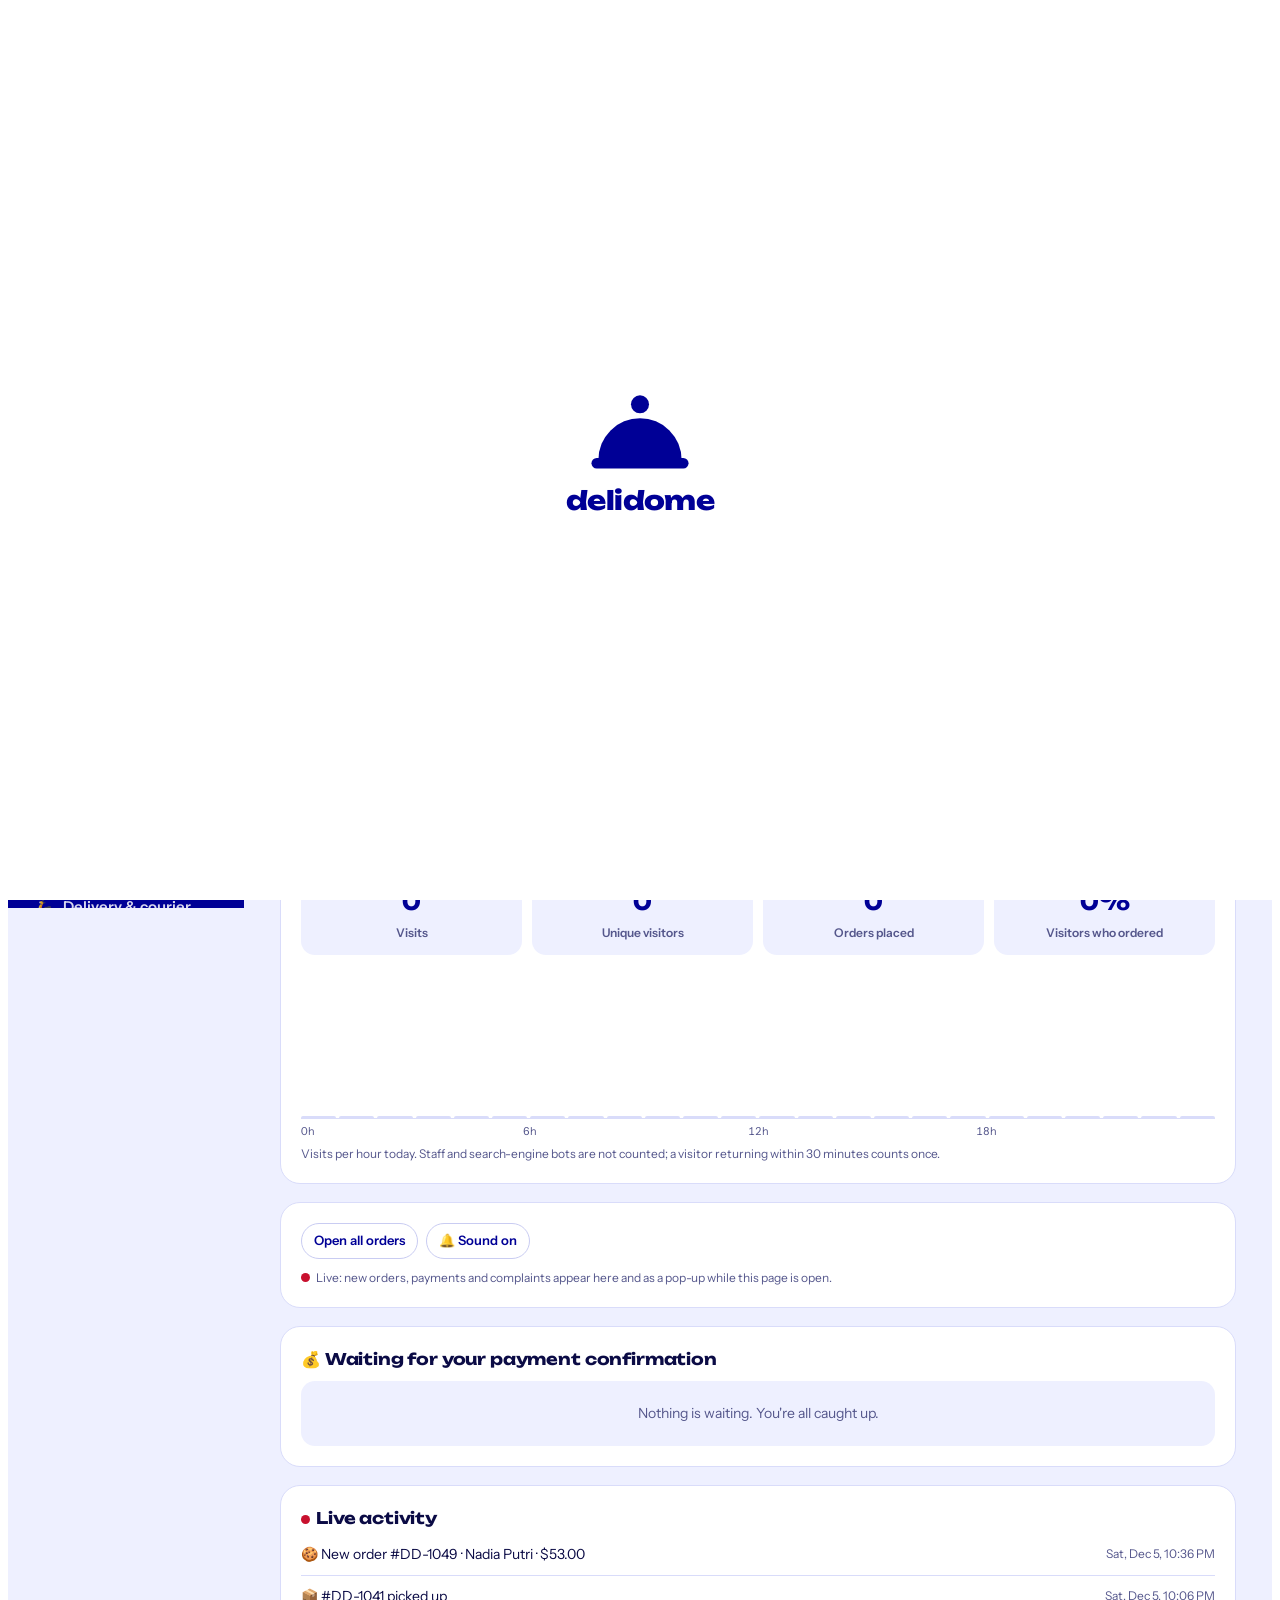
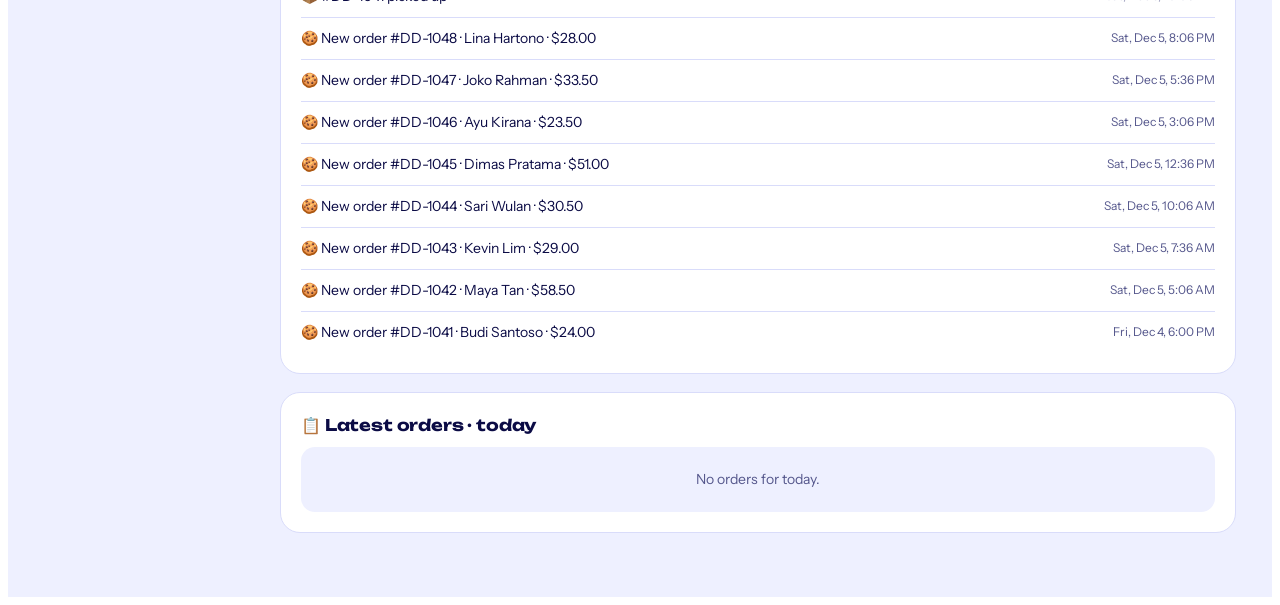
==== commit 339b82f6: "Loading screen: lively Delidome logo (lid lifts, cookie peeks, letters hop) on every page load and r" ====
--- a/admin-site/index.html
+++ b/admin-site/index.html
@@ -2,7 +2,7 @@
 <html lang="en">
 <head>
 <meta charset="utf-8">
-<meta name="viewport" content="width=device-width, initial-scale=1">
+<meta name="viewport" content="width=device-width, initial-scale=1, viewport-fit=cover">
 <meta name="theme-color" content="#000096">
 <meta name="referrer" content="strict-origin-when-cross-origin">
 <title>Team sign in</title>
@@ -10,9 +10,21 @@
 <link rel="icon" href="data:image/svg+xml,%3Csvg xmlns='http://www.w3.org/2000/svg' viewBox='0 0 32 32'%3E%3Ccircle cx='16' cy='16' r='15' fill='%23000096'/%3E%3C/svg%3E">
 <link rel="stylesheet" href="https://fonts.googleapis.com/css2?family=Unbounded:wght@500;700;800&family=Instrument+Sans:wght@400;500;600;700&display=swap">
 <link rel="stylesheet" href="styles.css">
-<style>body.dd-load #storeView,body.dd-load .bar,body.dd-load #fab,body.dd-load .toast{visibility:hidden}body.dd-load::before{content:"";position:fixed;left:50%;top:42%;width:34px;height:34px;margin:-17px 0 0 -17px;border:4px solid #d6d8f5;border-top-color:#000096;border-radius:50%;animation:ddspin .8s linear infinite;z-index:5}@keyframes ddspin{to{transform:rotate(360deg)}}</style>
+<style>body.dd-load #storeView,body.dd-load .bar,body.dd-load #fab,body.dd-load .toast{visibility:hidden}body:not(.dd-load) #ddSplash{opacity:0;visibility:hidden;pointer-events:none}
+#ddSplash{position:fixed;left:0;top:0;right:0;bottom:0;z-index:5000;display:grid;place-content:center;justify-items:center;gap:16px;background:#fff;color:#000096;transition:opacity .35s ease,visibility 0s linear .35s}
+#ddSplash svg{width:104px;height:auto;overflow:visible}
+#ddSplash b{font:800 26px/1 Unbounded,"Instrument Sans",system-ui,sans-serif;letter-spacing:-.02em}
+#ddSplash b span{display:inline-block;animation:ddhop 1.5s ease-in-out infinite;animation-delay:calc(var(--i)*.07s)}
+#ddSplash .lid{transform-box:fill-box;transform-origin:100% 100%;animation:ddlid 1.5s ease-in-out infinite}
+#ddSplash .ck{transform-box:fill-box;transform-origin:50% 100%;animation:ddck 1.5s ease-in-out infinite}
+@keyframes ddlid{0%,100%{transform:translateY(0) rotate(0)}35%,65%{transform:translateY(-5px) rotate(-16deg)}}
+@keyframes ddck{0%,25%,75%,100%{transform:translateY(2px) scale(.3);opacity:0}45%,55%{transform:none;opacity:1}}
+@keyframes ddhop{0%,40%,100%{transform:translateY(0)}20%{transform:translateY(-7px)}}
+@media (prefers-reduced-motion:reduce){html:not(.motion-on) #ddSplash *{animation:none!important}}
+</style>
 </head>
 <body class="dd-load">
+<div id="ddSplash" role="status" aria-label="Loading"><svg viewBox="0 0 30 24" aria-hidden="true"><circle class="ck" cx="15" cy="17" r="4.6" fill="#C98A4B"/><circle cx="13.4" cy="16.2" r=".7" fill="#4a2a10"/><circle cx="16.6" cy="17.6" r=".7" fill="#4a2a10"/><circle cx="15" cy="15.4" r=".6" fill="#4a2a10"/><g class="lid"><path d="M3 21a12 12 0 0 1 24 0Z" fill="currentColor"/><circle cx="15" cy="5" r="2.6" fill="currentColor"/></g><rect x="1" y="20.5" width="28" height="3" rx="1.5" fill="currentColor"/></svg><b aria-hidden="true"><span style="--i:0">d</span><span style="--i:1">e</span><span style="--i:2">l</span><span style="--i:3">i</span><span style="--i:4">d</span><span style="--i:5">o</span><span style="--i:6">m</span><span style="--i:7">e</span></b></div>
 
 <!-- ================= SHOP ================= -->
 <div id="storeView">
@@ -72,8 +84,9 @@
           <div class="block">
             <h3 class="q">How many cookies?</h3>
             <div class="sizes" id="sizes"></div>
+            <div class="salehint" id="saleHint" hidden></div>
+            <div class="gifthint" id="giftHint" hidden></div>
             <div class="fdhint" id="fdHint" hidden></div>
-            <div class="gifthint" id="giftHint" hidden></div>
             <div class="custom" id="customBox" hidden></div>
           </div>
           <div class="block" id="menu">
--- a/admin-site/styles.css
+++ b/admin-site/styles.css
@@ -17,7 +17,7 @@
 *{box-sizing:border-box}
 [hidden]{display:none!important}
 html{scroll-behavior:smooth}
-@media (prefers-reduced-motion:reduce){html{scroll-behavior:auto}*{animation:none!important;transition:none!important}}
+@media (prefers-reduced-motion:reduce){html:not(.motion-on){scroll-behavior:auto}html:not(.motion-on) *{animation:none!important;transition:none!important}}
 body.in-store{background:var(--pagebg,#fff)}
 #storeView{font-family:var(--body);color:var(--ink)}
 body{background:var(--white);color:var(--ink);font-family:var(--body);font-size:16px;line-height:1.5;-webkit-font-smoothing:antialiased}
@@ -30,7 +30,7 @@
 .num{font-variant-numeric:tabular-nums}
 
 /* Header */
-.top{position:sticky;top:env(safe-area-inset-top,0px);z-index:30;background:color-mix(in srgb,var(--white) 92%,transparent);backdrop-filter:blur(8px);border-bottom:1px solid var(--ice-2)}
+.top{position:sticky;top:env(safe-area-inset-top,0px);z-index:30;background:var(--white);background:color-mix(in srgb,var(--white) 92%,transparent);-webkit-backdrop-filter:blur(8px);backdrop-filter:blur(8px);border-bottom:1px solid var(--ice-2)}
 .top .wrap{display:flex;align-items:center;justify-content:space-between;gap:12px;padding-block:12px}
 .top-actions{display:flex;align-items:center;gap:8px}
 .logo{display:flex;align-items:center;gap:9px;text-decoration:none;color:var(--blue);font-family:var(--display);font-weight:800;font-size:20px;letter-spacing:-.02em}
@@ -403,7 +403,7 @@
 .bar{display:none}
 @media (max-width:900px){
   body.in-store{padding-bottom:calc(84px + env(safe-area-inset-bottom,0px))}
-  .bar{display:flex;position:fixed;left:0;right:0;bottom:0;z-index:40;justify-content:space-between;align-items:center;gap:12px;background:var(--blue);color:var(--white);padding:12px 16px calc(12px + env(safe-area-inset-bottom,0px))}
+  .bar{display:flex;position:fixed;left:0;right:0;bottom:0;z-index:55;justify-content:space-between;align-items:center;gap:12px;background:var(--blue);color:var(--white);padding:12px calc(16px + env(safe-area-inset-right,0px)) calc(12px + env(safe-area-inset-bottom,0px)) calc(16px + env(safe-area-inset-left,0px))}
   .bar strong{font-family:var(--display);font-size:19px;display:block;font-variant-numeric:tabular-nums}
   .bar small{font-size:12px;opacity:.8}
   .bar .btn{background:var(--white);color:var(--blue);border-color:var(--white);padding:11px 18px;font-size:14px}
@@ -781,7 +781,7 @@
 @keyframes bdgGlow{0%,100%{box-shadow:0 2px 6px rgba(0,0,40,.25),0 0 0 0 rgba(255,200,60,0)}50%{box-shadow:0 2px 6px rgba(0,0,40,.25),0 0 10px 3px rgba(255,200,60,.75)}}
 .bdg.fx-wiggle{animation:bdgWiggle 2.4s ease-in-out infinite}
 @keyframes bdgWiggle{0%,70%,100%{transform:rotate(0)}75%{transform:rotate(-6deg)}80%{transform:rotate(6deg)}85%{transform:rotate(-4deg)}90%{transform:rotate(3deg)}}
-@media (prefers-reduced-motion:reduce){.bdg,.bdg::after{animation:none!important}}
+@media (prefers-reduced-motion:reduce){html:not(.motion-on) .bdg,html:not(.motion-on) .bdg::after{animation:none!important}}
 /* review lock + verified tag + rate reminder */
 .rvlock{display:grid;gap:4px;margin-top:16px;background:var(--ice);border-radius:14px;padding:12px 14px;font-size:14px;color:var(--muted)}
 .rvlock b{color:var(--ink)}
@@ -840,7 +840,7 @@
 .oc-alert.appr{background:#FFF6CC;color:#8A6200;border:2px solid #F5C400;animation:apprBlink 1.1s ease-in-out infinite}
 .blinky{color:#B07D00!important;animation:apprBlink 1.1s ease-in-out infinite}
 @keyframes apprBlink{0%,100%{opacity:1}50%{opacity:.35}}
-@media (prefers-reduced-motion:reduce){.oc-alert.appr,.blinky{animation:none}}
+@media (prefers-reduced-motion:reduce){html:not(.motion-on) .oc-alert.appr,html:not(.motion-on) .blinky{animation:none}}
 .apprbox{border:2px solid #F5C400!important;background:#FFFBEA!important}
 .apprrow{display:flex;justify-content:space-between;gap:10px;align-items:center;flex-wrap:wrap;background:var(--white);border-radius:14px;padding:10px 12px}
 .oc-b.off{opacity:.4}
@@ -850,7 +850,7 @@
 .apprbox.rej{border-color:#D0001F!important;background:#FFF3F4!important}
 .apprbox.rej .blinky{color:#D0001F!important;animation-name:rejBlink}
 @keyframes rejBlink{0%,100%{opacity:1}50%{opacity:.35}}
-@media (prefers-reduced-motion:reduce){.oc-alert.appr.rej,.apprbox.rej .blinky{animation:none}}
+@media (prefers-reduced-motion:reduce){html:not(.motion-on) .oc-alert.appr.rej,html:not(.motion-on) .apprbox.rej .blinky{animation:none}}
 
 .flash.anmq{margin:0;padding:.5em 0;border-radius:0}
 .flash.anmq .anit{display:inline-flex;align-items:center;gap:.5em}
@@ -869,7 +869,7 @@
 body.pcd-fx .bell-pay{animation:pcdGlow 1.6s ease-in-out infinite}
 @keyframes pcdPulse{0%,100%{transform:scale(1)}50%{transform:scale(1.07)}}
 @keyframes pcdGlow{0%,100%{box-shadow:0 0 0 0 color-mix(in srgb,var(--pcd,#C8102E) 40%,transparent)}50%{box-shadow:0 0 0 6px color-mix(in srgb,var(--pcd,#C8102E) 0%,transparent)}}
-@media (prefers-reduced-motion:reduce){body.pcd-fx .mo-pay .cd,body.pcd-fx .mo-sub .cd[data-exp],body.pcd-fx .bell-pay .cd,body.pcd-fx #doneCd .cd,body.pcd-fx .bell-pay{animation:none}}
+@media (prefers-reduced-motion:reduce){html:not(.motion-on) body.pcd-fx .mo-pay .cd,html:not(.motion-on) body.pcd-fx .mo-sub .cd[data-exp],html:not(.motion-on) body.pcd-fx .bell-pay .cd,html:not(.motion-on) body.pcd-fx #doneCd .cd,html:not(.motion-on) body.pcd-fx .bell-pay{animation:none}}
 .flash.cds-M .cdn{font-size:1em}.flash.cds-L .cdn{font-size:1.25em;font-weight:800}.flash.cds-XL .cdn{font-size:1.6em;font-weight:800}
 
 /* unpublished-changes bar (shop settings, marquee banner, landing page) */
@@ -892,7 +892,7 @@
 .pill:active{transform:scale(.96)}
 .step:active{background:var(--blue);border-color:var(--blue);color:var(--white)}
 .step:active i{background:var(--white);color:var(--blue)}
-@media (prefers-reduced-motion:reduce){.pill,.pill b{transition:none}.pill:active{transform:none}}
+@media (prefers-reduced-motion:reduce){html:not(.motion-on) .pill,html:not(.motion-on) .pill b{transition:none}html:not(.motion-on) .pill:active{transform:none}}
 
 /* dashboard sections + ranked lists */
 .dt-tabs{display:flex;gap:6px;flex-wrap:wrap}
@@ -985,7 +985,7 @@
 @keyframes cwIn{from{transform:scale(.7) translateY(20px);opacity:0}to{transform:none;opacity:1}}
 @keyframes cwPulse{0%{box-shadow:0 0 0 0 rgba(255,184,0,.55)}80%,100%{box-shadow:0 0 0 18px rgba(255,184,0,0)}}
 @keyframes cwWiggle{0%,60%,100%{transform:rotate(0)}10%{transform:rotate(-14deg)}20%{transform:rotate(12deg)}30%{transform:rotate(-8deg)}40%{transform:rotate(5deg)}}
-@media (prefers-reduced-motion:reduce){.cw-card,.cw-ring,.cw-emo{animation:none}}
+@media (prefers-reduced-motion:reduce){html:not(.motion-on) .cw-card,html:not(.motion-on) .cw-ring,html:not(.motion-on) .cw-emo{animation:none}}
 .nudge{animation:nudgeShake .5s ease;box-shadow:0 0 0 3px rgba(200,16,46,.45)!important;border-color:#C8102E!important}
 @keyframes nudgeShake{0%,100%{transform:none}20%{transform:translateX(-6px)}40%{transform:translateX(6px)}60%{transform:translateX(-4px)}80%{transform:translateX(4px)}}
 
@@ -1011,7 +1011,7 @@
 /* Pick N more: active, lively, points down to the flavors */
 .pickmore::after{content:"↓";display:inline-block;margin-left:8px;animation:pickdn 1s ease-in-out infinite}
 @keyframes pickdn{0%,100%{transform:translateY(-2px)}50%{transform:translateY(3px)}}
-@media (prefers-reduced-motion:reduce){.pickmore::after{animation:none}}
+@media (prefers-reduced-motion:reduce){html:not(.motion-on) .pickmore::after{animation:none}}
 
 /* Gifts under the coupon box */
 .giftwrap{display:grid;gap:10px;margin-top:12px}
@@ -1042,7 +1042,7 @@
 .gpool{display:flex;flex-wrap:wrap;gap:6px;width:100%;margin-top:2px;opacity:.9}
 @keyframes gdice{0%,100%{transform:rotate(-12deg)}50%{transform:rotate(12deg) scale(1.1)}}
 .dsec .gl .gc{background:#EEF0FF}
-@media (prefers-reduced-motion:reduce){.gb,.gtag,.gc.rnd i,.gcard.rnd i{animation:none!important}}
+@media (prefers-reduced-motion:reduce){html:not(.motion-on) .gb,html:not(.motion-on) .gtag,html:not(.motion-on) .gc.rnd i,html:not(.motion-on) .gcard.rnd i{animation:none!important}}
 
 /* checkout: courier choice */
 .bsbox{border:1.5px dashed var(--line);border-radius:14px;padding:12px}
@@ -1069,7 +1069,7 @@
 @keyframes bsshake{0%,100%{transform:translateX(0)}25%{transform:translateX(-7px)}75%{transform:translateX(7px)}}
 @keyframes bsblink{50%{opacity:.35}}
 .ctamsg{margin:10px 0 0;background:#C8102E;color:#fff;border-radius:12px;padding:8px 12px;font-weight:700;font-size:14px;text-align:center}
-@media (prefers-reduced-motion:reduce){.bscour.need .bscbtn,.bscour.nudge .bscbtn{animation:none}}
+@media (prefers-reduced-motion:reduce){html:not(.motion-on) .bscour.need .bscbtn,html:not(.motion-on) .bscour.nudge .bscbtn{animation:none}}
 
 /* checkout: chosen courier on one line */
 .bssumrow{display:flex;align-items:center;gap:10px;border:2px solid var(--line);border-radius:12px;padding:10px 12px;margin-top:6px}
@@ -1146,14 +1146,14 @@
 .gm-n{margin:8px 0 0;font-size:11.5px;opacity:.8;line-height:1.35}
 .gm-c{position:absolute;left:50%;top:70px;width:8px;height:12px;border-radius:2px;pointer-events:none;animation:gmc 1.4s ease-out forwards}
 @keyframes gmc{to{transform:translate(var(--dx),var(--dy)) rotate(var(--r));opacity:0}}
-@media (prefers-reduced-motion:reduce){.gifthint-b,.gs-card,.gm-gifts{animation:none!important}}
+@media (prefers-reduced-motion:reduce){html:not(.motion-on) .gifthint-b,html:not(.motion-on) .gs-card,html:not(.motion-on) .gm-gifts{animation:none!important}}
 
 /* tracker: courier step, failed delivery */
 .track-l li.bad{color:#C8102E;font-weight:700}.track-l li.bad .dot{background:#C8102E;border-color:#C8102E}
 .track-l li.srch .dot{animation:trksrch 1.3s ease-in-out infinite}
 @keyframes trksrch{0%,100%{box-shadow:0 0 0 4px var(--ice)}50%{box-shadow:0 0 0 9px rgba(0,0,150,.08)}}
 .track-l li small a{color:var(--blue);font-weight:700}
-@media (prefers-reduced-motion:reduce){.track-l li.srch .dot{animation:none}}
+@media (prefers-reduced-motion:reduce){html:not(.motion-on) .track-l li.srch .dot{animation:none}}
 
 /* phone bar: random / shuffle button, and the floating "show my box" circle */
 .barr{display:flex;align-items:center;gap:10px}
@@ -1165,7 +1165,7 @@
 .barrand.fx-pulse{animation:rbpulse 1.6s ease-in-out infinite}
 @keyframes rbwig{0%,68%,100%{transform:rotate(0)}74%{transform:rotate(-16deg)}82%{transform:rotate(16deg)}90%{transform:rotate(-9deg)}}
 @keyframes rbpulse{0%,100%{transform:scale(1)}50%{transform:scale(1.13)}}
-.fab{position:fixed;left:14px;bottom:calc(88px + env(safe-area-inset-bottom,0px));z-index:45;width:var(--fab-s,58px);height:var(--fab-s,58px);opacity:var(--fab-o,1);border:0;padding:0;background:none;border-radius:50%;display:none;cursor:grab;touch-action:none;user-select:none;-webkit-user-select:none;-webkit-touch-callout:none;color:var(--fab-ink,#000096);line-height:1;transition:opacity .25s,transform .25s}
+.fab{position:fixed;left:14px;bottom:calc(88px + env(safe-area-inset-bottom,0px));z-index:58;width:var(--fab-s,58px);height:var(--fab-s,58px);opacity:var(--fab-o,1);border:0;padding:0;background:none;border-radius:50%;display:none;cursor:grab;touch-action:none;user-select:none;-webkit-user-select:none;-webkit-touch-callout:none;color:var(--fab-ink,#000096);line-height:1;transition:opacity .25s,transform .25s}
 .fab:not([hidden]){display:block}
 .fab-pl{display:grid;place-items:center;width:100%;height:100%;border-radius:50%;box-shadow:0 6px 18px rgba(0,0,60,.35);font-size:calc(var(--fab-s,58px) * .42);overflow:hidden}
 .fab-ic{display:grid;place-items:center;width:100%;height:100%}
@@ -1185,7 +1185,7 @@
 @keyframes boxfl{0%{box-shadow:0 0 0 0 rgba(255,212,59,.95)}100%{box-shadow:0 0 0 22px rgba(255,212,59,0)}}
 .fabprev{display:flex;gap:18px;align-items:center;flex-wrap:wrap;padding:12px;border-radius:14px;background:var(--blue);margin-top:8px}
 .fabprev .fab{position:static;display:block;cursor:default;margin-bottom:8px}.fabprev .barrand{cursor:default}
-@media (prefers-reduced-motion:reduce){.barrand,.fab,.boxpanel.boxflash{animation:none!important}}
+@media (prefers-reduced-motion:reduce){html:not(.motion-on) .barrand,html:not(.motion-on) .fab,html:not(.motion-on) .boxpanel.boxflash{animation:none!important}}
 .barrand img{width:100%;height:100%;border-radius:50%;object-fit:cover;display:block;pointer-events:none}
 .barrand img.cut{object-fit:contain;border-radius:0;filter:drop-shadow(0 2px 3px rgba(0,0,40,.3))}
 .fabtune{position:fixed;z-index:46;display:grid;gap:8px;min-width:190px;padding:12px 14px;border-radius:16px;background:#fff;color:#000096;box-shadow:0 10px 30px rgba(0,0,60,.35);font-size:13px;font-weight:700}
@@ -1253,7 +1253,7 @@
 .sl-btn.bfx-pulse{animation:slPulse 1.5s ease-in-out infinite}
 .sl-btn.bfx-wiggle{animation:cwWiggle 1.6s ease-in-out infinite}
 @keyframes slShine{0%,55%{left:-60%}100%{left:130%}}
-@media (prefers-reduced-motion:reduce){.sl-pic>*,.sl-btn,.sl-btn::after{animation:none!important}}
+@media (prefers-reduced-motion:reduce){html:not(.motion-on) .sl-pic>*,html:not(.motion-on) .sl-btn,html:not(.motion-on) .sl-btn::after{animation:none!important}}
 
 /* every pop-up sits in the middle of the screen and always fits it; the owner sets the size of all of them (Security tab, --pop-z) */
 .sheet,.sheet.center{place-items:center;padding:16px}
@@ -1314,7 +1314,7 @@
 .lv.fx-spin .lv-i{animation:slSpin 6s linear infinite}
 .lv.fx-glow{animation:lvGlow 2s ease-in-out infinite}
 @keyframes lvGlow{0%,100%{box-shadow:0 0 0 0 rgba(255,184,0,0)}50%{box-shadow:0 0 12px 3px rgba(255,184,0,.65)}}
-@media (prefers-reduced-motion:reduce){.lv .lv-i,.lv{animation:none!important}}
+@media (prefers-reduced-motion:reduce){html:not(.motion-on) .lv .lv-i,html:not(.motion-on) .lv{animation:none!important}}
 .extra .lv{margin-left:-2px}
 .withlv{display:inline-flex;align-items:center;gap:6px}
 .fbadge{display:inline-flex;align-items:center;gap:4px;background:var(--fb-bg,#FFE066);color:var(--fb-ink,#000096);border-radius:999px;padding:2px 10px 2px 3px;font-size:12px;font-weight:800;letter-spacing:.04em;line-height:1.2;opacity:1}
@@ -1331,7 +1331,7 @@
 /* something that was just opened or added: a short blue glow so it is easy to spot */
 .justadded{animation:justAdded 2.2s ease-out}
 @keyframes justAdded{0%,40%{box-shadow:0 0 0 4px rgba(0,0,150,.35)}100%{box-shadow:0 0 0 0 rgba(0,0,150,0)}}
-@media (prefers-reduced-motion:reduce){.justadded{animation:none;box-shadow:0 0 0 3px rgba(0,0,150,.35)}}
+@media (prefers-reduced-motion:reduce){html:not(.motion-on) .justadded{animation:none;box-shadow:0 0 0 3px rgba(0,0,150,.35)}}
 tr.justadded td{background:rgba(0,0,150,.07)}
 
 /* a small dice on spots the shuffle picked (hand-picked spots are never changed by shuffle) */
@@ -1343,7 +1343,7 @@
 .slot.armed{outline:3px solid #FFD43B;outline-offset:2px;animation:slotArm .35s ease-out}
 .slot.armed::after{content:"Tap again to remove";position:absolute;left:50%;bottom:-2px;transform:translateX(-50%);white-space:nowrap;background:#0B0B45;color:#fff;font:700 10px/1 var(--body);padding:4px 7px;border-radius:99px;z-index:3;pointer-events:none;box-shadow:0 2px 6px rgba(0,0,40,.4)}
 @keyframes slotArm{0%{transform:scale(1)}40%{transform:scale(1.08)}100%{transform:scale(1)}}
-@media (prefers-reduced-motion:reduce){.slot.armed{animation:none}}
+@media (prefers-reduced-motion:reduce){html:not(.motion-on) .slot.armed{animation:none}}
 /* "box is full" bubble on the tapped flavor */
 .stepper button.off{color:var(--line);cursor:not-allowed}
 .fullmsg{position:absolute;left:50%;top:6%;transform:translate(-50%,0);z-index:5;width:max-content;max-width:min(180px,calc(100vw - 16px));background:var(--blue);color:var(--white);border-radius:14px;padding:7px 11px;font-size:12px;line-height:1.3;text-align:center;box-shadow:0 6px 18px rgba(0,0,150,.25);pointer-events:none;display:grid;gap:2px}
@@ -1432,7 +1432,7 @@
 .tool.lockedout,.barrand.lockedout{opacity:.42;filter:grayscale(1);border-style:dashed}
 .tool.openbox{background:#FFD43B;color:#000096;border-color:#FFD43B;font-weight:800}
 .closecta{background:#FFD43B!important;color:#000096!important;border-color:#FFD43B!important}
-@media (prefers-reduced-motion:reduce){.boxlid .bow,.boxlid .lidlock{animation:none}}
+@media (prefers-reduced-motion:reduce){html:not(.motion-on) .boxlid .bow,html:not(.motion-on) .boxlid .lidlock{animation:none}}
 /* unpublished changes: the publish bar floats at the bottom of the screen until you publish or discard */
 /* shop top bar look (Shop settings > Top bar) */
 .top.hdc{background:var(--hd-bg,color-mix(in srgb,var(--white) 92%,transparent))}
@@ -1578,7 +1578,7 @@
 
 /* ================= pre-launch page ================= */
 .pre-on #storeView,.pre-on .bar,.pre-on #fab,.pre-on .gifthint{display:none!important}
-#preView{min-height:100vh;background:var(--pbg,#FFF4D6);color:var(--pink,#0B0B45);font-family:var(--body);position:relative;overflow-x:hidden}
+#preView{min-height:100vh;min-height:100dvh;background:var(--pbg,#FFF4D6);color:var(--pink,#0B0B45);font-family:var(--body);position:relative;overflow-x:hidden}
 #preView[hidden]{display:none}
 .pre-wrap{position:relative;z-index:1;max-width:560px;margin:0 auto;padding:0 14px 40px;display:grid;gap:16px}
 .pre-top{display:flex;align-items:center;gap:9px;padding:12px 2px 0;font-family:var(--display);font-size:20px;color:var(--pacc,#000096)}
@@ -1631,7 +1631,7 @@
 .pre-fx i{position:absolute;display:block}.pre-fx img{width:100%;height:100%;object-fit:contain}
 .pfx-float{animation:pfxf var(--t,6s) ease-in-out var(--dl,0s) infinite alternate}@keyframes pfxf{from{transform:translate(0,0) rotate(-10deg)}to{transform:translate(14px,-26px) rotate(12deg)}}
 .pfx-fall{top:-70px;animation:pfxd var(--t,9s) linear var(--dl,0s) infinite}@keyframes pfxd{to{transform:translateY(110vh) rotate(300deg)}}
-@media (prefers-reduced-motion:reduce){.pre-fx,.pre-rain{display:none}.pcd-n div,.pre-big,.pg-it img,.pg-it i{animation:none!important}}
+@media (prefers-reduced-motion:reduce){html:not(.motion-on) .pre-fx,html:not(.motion-on) .pre-rain{display:none}html:not(.motion-on) .pcd-n div,html:not(.motion-on) .pre-big,html:not(.motion-on) .pg-it img,html:not(.motion-on) .pg-it i{animation:none!important}}
 
 /* pre-launch admin */
 .prsw.on{border-color:#0A6B34;background:#E6F6EC}
@@ -1663,7 +1663,7 @@
 @keyframes pgmu{to{transform:translateY(-60px);opacity:0}}
 .pgm-combo{position:absolute;left:50%;top:40%;transform:translate(-50%,-50%);font-family:var(--display);font-weight:900;font-size:40px;color:#000096;opacity:0;z-index:6;pointer-events:none;white-space:nowrap}
 .pgm-combo.on{animation:pgmc .8s ease-out}@keyframes pgmc{0%{opacity:0;transform:translate(-50%,-50%) scale(.5)}30%{opacity:1;transform:translate(-50%,-50%) scale(1.15)}100%{opacity:0;transform:translate(-50%,-50%) scale(1)}}
-@media (prefers-reduced-motion:reduce){.pgm-big{animation:none}}
+@media (prefers-reduced-motion:reduce){html:not(.motion-on) .pgm-big{animation:none}}
 .pre-pv{display:grid;gap:6px;background:#0B0B45;color:#fff;border-radius:16px;padding:10px 12px;margin-top:10px;font-size:13px}.pre-pv div{display:flex;flex-wrap:wrap;gap:6px}.pre-pv button{border:1.5px solid #fff;background:transparent;color:#fff;border-radius:99px;padding:5px 12px;font:inherit;font-weight:700;cursor:pointer}.pre-pv button[aria-pressed="true"]{background:#FFE066;color:#000096;border-color:#FFE066}
 .pre-done{scroll-margin-top:14px}
 
@@ -1682,7 +1682,7 @@
 .bstrow{display:flex;align-items:center;justify-content:space-between;gap:8px;margin-top:10px}
 .bsdots{display:flex;gap:5px}.bsdots i{width:8px;height:8px;border-radius:50%;background:#d6d8f5}.bsdots i.on{background:#000096;width:20px;border-radius:6px}
 .bsskip{border:0;background:none;color:#6a6a92;font:700 13px var(--body,inherit);text-decoration:underline;padding:8px 4px}.bsnext{border:0;background:#000096;color:#fff;font:800 14px var(--body,inherit);border-radius:999px;padding:9px 18px}
-@media (prefers-reduced-motion:reduce){#bsHole{animation:none;transition:none}#bsTcard{transition:none}}
+@media (prefers-reduced-motion:reduce){html:not(.motion-on) #bsHole{animation:none;transition:none}html:not(.motion-on) #bsTcard{transition:none}}
 
 /* edge-to-edge banner: fills the whole screen width and touches the top bar */
 body:has(.dome.edge){overflow-x:clip;margin:0}
@@ -1697,7 +1697,7 @@
 html.bgx-admin body:not(.in-store):not(.aff-on) .admin{background:transparent}
 html.bgx-aff body.aff-on #affView{background:transparent}
 
-#snowCv{position:fixed;inset:0;width:100vw;height:100vh;pointer-events:none;display:none}
+#snowCv{position:fixed;inset:0;width:100vw;height:100vh;pointer-events:none;display:none;z-index:1}
 
 /* logo size (shop top bar, admin top bar) */
 .top.lgsz #logoMark img,.top.lgsz #logoMark svg{height:var(--logo-h,28px);width:auto}
@@ -1731,7 +1731,7 @@
 .gtrow{display:flex;align-items:center;justify-content:space-between;gap:8px;margin-top:10px}
 .gtdots{display:flex;gap:5px}.gtdots i{width:8px;height:8px;border-radius:50%;background:#d6d8f5}.gtdots i.on{background:#000096;width:20px;border-radius:6px}
 .gtskip{border:0;background:none;color:#6a6a92;font:700 13px var(--body,inherit);text-decoration:underline;padding:8px 4px}.gtnext{border:0;background:#000096;color:#fff;font:800 14px var(--body,inherit);border-radius:999px;padding:9px 18px}
-@media (prefers-reduced-motion:reduce){#gtHole{animation:none;transition:none}#gtCard{transition:none}}
+@media (prefers-reduced-motion:reduce){html:not(.motion-on) #gtHole{animation:none;transition:none}html:not(.motion-on) #gtCard{transition:none}}
 
 /* visitor snow button */
 .snowbtn{font-size:18px;line-height:1}.snowbtn.off{opacity:.55;filter:grayscale(1)}.snowbtn[hidden]{display:none}
@@ -1739,7 +1739,7 @@
 @media (max-width:420px){.snowbtn{font-size:16px}}
 
 /* falling effect drawn with CSS animations (Safari and iPhone browsers) */
-#snowDom{position:fixed;left:0;top:0;width:100%;height:100%;overflow:hidden;pointer-events:none;display:none}
+#snowDom{position:fixed;left:0;top:0;width:100%;height:100%;overflow:hidden;pointer-events:none;display:none;z-index:1}
 #snowDom i{position:absolute;top:0;width:var(--s);height:var(--s);will-change:transform;animation:snowfall var(--dur) linear var(--dl) infinite}
 #snowDom b{display:block;width:100%;height:100%;animation:snowsway var(--sd) ease-in-out infinite alternate}
 #snowDom b img{display:block;width:100%;height:auto}
@@ -1748,7 +1748,7 @@
 @keyframes snowfall{from{transform:translate3d(0,-15vh,0)}to{transform:translate3d(0,115vh,0)}}
 @keyframes snowsway{from{transform:translateX(calc(var(--sw) * -1))}to{transform:translateX(var(--sw))}}
 @keyframes snowspin{to{transform:rotate(360deg)}}
-@media (prefers-reduced-motion:reduce){#snowDom i{animation:snowfall var(--dur) linear var(--dl) infinite!important}#snowDom b{animation:snowsway var(--sd) ease-in-out infinite alternate!important}#snowDom.spin b>*{animation:snowspin 6s linear infinite!important}}
+@media (prefers-reduced-motion:reduce){html:not(.motion-on) #snowDom i{animation:snowfall var(--dur) linear var(--dl) infinite!important}html:not(.motion-on) #snowDom b{animation:snowsway var(--sd) ease-in-out infinite alternate!important}html:not(.motion-on) #snowDom.spin b>*{animation:snowspin 6s linear infinite!important}}
 
 /* logo position in the shop top bar */
 .top.lgcorner .wrap{padding-left:3px!important;padding-top:5px!important}
@@ -1803,16 +1803,16 @@
 .rvnote{font-size:12px!important;opacity:.75}.rvbtns{display:flex;gap:8px;width:100%;margin-top:4px}
 .rvb{flex:1;padding:12px;border-radius:14px;border:2px solid var(--rpacc,#000096);font:700 14px inherit;cursor:pointer}.rvb1{background:var(--rpacc,#000096);color:#fff}.rvb2{background:transparent;color:var(--rpacc,#000096)}
 .rvopts{display:grid;gap:8px;width:100%}.rvopt{display:flex;align-items:center;gap:10px;padding:10px;border:2px solid #E5E5F0;border-radius:14px;background:#fff;font:600 14px inherit;color:#0B0B45;text-align:left;cursor:pointer}.rvopt img{width:44px;height:44px;border-radius:10px;object-fit:cover}.rvopt i{font-size:30px;font-style:normal}
-@media (prefers-reduced-motion:reduce){.rvstar,.rvc,.rvic,.rvimg{animation:none!important}.rvfx-shine::after{display:none}}
+@media (prefers-reduced-motion:reduce){html:not(.motion-on) .rvstar,html:not(.motion-on) .rvc,html:not(.motion-on) .rvic,html:not(.motion-on) .rvimg{animation:none!important}html:not(.motion-on) .rvfx-shine::after{display:none}}
 .rvfree{position:absolute;left:8px;bottom:8px;z-index:3;background:#0A6B34;color:#fff;font:800 11px/1 inherit;padding:6px 9px;border-radius:999px;animation:rvblink 1.3s ease-in-out infinite;box-shadow:0 4px 12px rgba(10,107,52,.4)}
 .rvdrew{max-height:170px;border-radius:50%;width:150px;height:150px;object-fit:cover;border:4px solid var(--rpacc,#000096);animation:rvhop .9s ease-in-out infinite}
 .rvtk{position:relative;overflow:hidden;display:flex;align-items:center;gap:10px;padding:14px 20px;border-radius:16px;background:linear-gradient(135deg,#FFD166,#FF9F43);color:#0B0B45;font-size:17px;box-shadow:0 8px 20px rgba(255,159,67,.5);animation:rvhop 1s ease-in-out infinite}
 .rvtk span{font-size:34px}.rvtk::after{content:"";position:absolute;inset:0;background:linear-gradient(110deg,transparent 35%,rgba(255,255,255,.8) 50%,transparent 65%);transform:translateX(-120%);animation:rvshine 2s ease-in-out infinite}
-@media (prefers-reduced-motion:reduce){.rvfree,.rvdrew,.rvtk{animation:none!important}.rvtk::after{display:none}}
+@media (prefers-reduced-motion:reduce){html:not(.motion-on) .rvfree,html:not(.motion-on) .rvdrew,html:not(.motion-on) .rvtk{animation:none!important}html:not(.motion-on) .rvtk::after{display:none}}
 .rvcd{display:inline-block;font:700 12px/1.2 inherit;margin-top:4px}.rvcd.rvhot{color:#C8102E;animation:rvredblink .8s steps(2,end) infinite}
 .rvc.rvhot{border-color:#C8102E;animation:rvredbox .9s ease-in-out infinite}.rvstar.rvhot{filter:drop-shadow(0 0 6px #C8102E)}
 @keyframes rvredblink{50%{opacity:.25}}@keyframes rvredbox{50%{box-shadow:0 0 0 4px rgba(200,16,46,.35),0 0 16px rgba(200,16,46,.7)}}
-@media (prefers-reduced-motion:reduce){.rvcd.rvhot,.rvc.rvhot{animation:none!important}}
+@media (prefers-reduced-motion:reduce){html:not(.motion-on) .rvcd.rvhot,html:not(.motion-on) .rvc.rvhot{animation:none!important}}
 /* brand name above or below the logo: the bar tightens up so the stack fits, the name stays readable */
 .top.nmtop .logo,.top.nmbot .logo{flex-direction:column;gap:3px;align-items:center;justify-content:center}
 .top.nmtop .logo{flex-direction:column-reverse}
@@ -1829,7 +1829,7 @@
 .rvpk button img,.rvpk button i{width:44px;height:44px;border-radius:10px;object-fit:cover;display:grid;place-items:center;font-style:normal;font-size:22px;flex:none}
 .gplate,.rvpk .gplate{width:52px;flex:none;border-radius:12px;overflow:hidden;display:block}.gplate .plate{width:100%;aspect-ratio:1;border-radius:12px}
 .rvplate{width:130px;animation:rvhop .9s ease-in-out infinite}.rvplate .plate{width:100%;aspect-ratio:1;border-radius:50%;overflow:hidden}
-@media (prefers-reduced-motion:reduce){.rvplate{animation:none!important}}
+@media (prefers-reduced-motion:reduce){html:not(.motion-on) .rvplate{animation:none!important}}
 .slottm{display:inline-flex;align-items:center;gap:6px}.slottm .in{width:112px}
 
 /* blind box: the owner picks how it moves (and brings their own picture / GIF / video) */
@@ -1898,18 +1898,17 @@
 .bssumrow.need{border:2px solid #C8102E!important;background:#FDECEC!important;color:#8A1020;animation:bsneed 1.3s ease-in-out infinite}
 @keyframes bsneed{50%{box-shadow:0 0 0 4px rgba(200,16,46,.28)}}
 .bssumrow.busy{border:2px solid #FFB000!important;background:#FFF8E1!important;animation:none!important}
-/* arm tip: a blinking guide above the next thing to do */
-.armtip{position:relative;display:flex;align-items:center;gap:10px;background:#0B0B45;color:#fff;border-radius:14px;padding:11px 14px;margin:0 0 14px;font-size:14px;font-weight:700;line-height:1.3;animation:armblink 1s ease-in-out infinite}
-.armtip::after{content:"";position:absolute;left:28px;bottom:-7px;width:14px;height:14px;background:#0B0B45;transform:rotate(45deg);border-radius:2px}
-.armtip span:first-child{font-size:22px;animation:bsflash .9s ease-in-out infinite}
-@keyframes armblink{0%,100%{box-shadow:0 0 0 0 rgba(255,209,102,.0)}50%{box-shadow:0 0 0 5px rgba(255,209,102,.9)}}
+/* guide tips (extras, gift note): the same simple yellow tip as "Tap again to shuffle", sitting in the page above the next step */
+#exTip,#gnTip{position:relative;left:auto;bottom:auto;transform:none;display:flex;align-items:center;gap:6px;width:fit-content;max-width:100%;white-space:normal;margin:0 0 12px;border-radius:14px;padding:7px 12px;animation:armTipFade .18s ease-out}
+#exTip::after,#gnTip::after{left:22px;margin-left:0}
+.armtip span:first-child{font-size:14px}
+@keyframes armTipFade{from{opacity:0}}
 .extra.noextra{border-style:dashed}.extra.noextra[aria-pressed="true"]{background:#EEF0FF;border-color:#000096}
 
 /* the courier tip floats above the Choose courier button: it never moves the button */
 #bsRow{position:relative}
-.bscour .armtip{position:absolute;right:0;bottom:calc(100% + 10px);z-index:6;margin:0;width:max-content;max-width:min(260px,calc(100vw - 48px));font-size:13px;padding:8px 12px;white-space:normal}
-.bscour .armtip{text-align:left;background:#FFD166;color:#0B0B45;font-weight:800}.bscour .armtip::after{left:auto;right:34px;background:#FFD166}
-@keyframes armblinky{50%{box-shadow:0 0 0 5px rgba(255,255,255,.85)}}.bscour .armtip{animation:armblinky 1s ease-in-out infinite}
+.bscour .armtip{position:absolute;left:auto;right:0;bottom:calc(100% + 9px);transform:none;white-space:nowrap;animation:armTipFade .18s ease-out}
+.bscour .armtip::after{left:auto;right:34px;margin-left:0}
 /* affiliator dashboard tabs + FAQ */
 .aftabs{margin:0}
 .affaq details p{white-space:pre-line;max-width:none;color:var(--ink)}
@@ -1942,7 +1941,7 @@
 .pgm-ck.time:not(.own){filter:drop-shadow(0 0 10px #4DD0E1)}.pgm-ck.time:not(.own)::after{content:"⏰";font-size:30px;top:50%;right:auto;left:50%;margin:-15px 0 0 -15px}
 @keyframes pgmtw{to{transform:scale(1.3) rotate(20deg);opacity:.6}}@keyframes pgmfl{to{filter:saturate(1.5) drop-shadow(0 0 14px #FF7A00) drop-shadow(0 0 22px #FF2A00)}}
 .pgm-cr.flame{background:#FF5A00}.pgm-cr.time{background:#4DD0E1}.pgm-pop.tm{color:#0077B6}
-@media (prefers-reduced-motion:reduce){.pgm-av,.pgm-ck.flame,.pgm-ck.gold::after{animation:none}}
+@media (prefers-reduced-motion:reduce){html:not(.motion-on) .pgm-av,html:not(.motion-on) .pgm-ck.flame,html:not(.motion-on) .pgm-ck.gold::after{animation:none}}
 /* admin: mini game */
 .pgh{margin:16px 0 6px;font-size:15px}
 .pgck-list{display:grid;gap:6px;margin-top:8px}.pgck{display:grid;grid-template-columns:44px 1fr 110px auto;gap:10px;align-items:end;background:var(--ice,#EEF0FF);border-radius:12px;padding:8px 10px}
@@ -1960,7 +1959,7 @@
 @keyframes pgmpop{0%{transform:scale(.4);opacity:0}100%{transform:scale(1);opacity:1}}
 .pgm-fly{position:absolute;bottom:-30px;font-style:normal;pointer-events:none;z-index:3;animation:pgmfly 2s ease-out forwards;opacity:0}
 @keyframes pgmfly{0%{opacity:0;transform:translateY(0) rotate(0)}15%{opacity:1}100%{opacity:0;transform:translateY(-420px) rotate(220deg)}}
-@media (prefers-reduced-motion:reduce){.pgm-card.win .pgm-big,.pgm-card.try .pgm-big,.pgm-card.win h2{animation:none}}
+@media (prefers-reduced-motion:reduce){html:not(.motion-on) .pgm-card.win .pgm-big,html:not(.motion-on) .pgm-card.try .pgm-big,html:not(.motion-on) .pgm-card.win h2{animation:none}}
 /* affiliator coupon box: the shop's discount */
 .afcpdef{display:flex;gap:12px;align-items:center;background:#FFF8D6;border:2px dashed #E0B800;border-radius:16px;padding:10px 14px;margin:0 0 10px}
 .afcpdef>span{font-size:30px}.afcpdef b{display:block;font-size:20px;color:var(--blue,#000096)}.afcpdef small{display:block;opacity:.75;font-size:12px}
@@ -2003,14 +2002,17 @@
 @keyframes pgtbob{0%,100%{transform:translateY(0) rotate(0)}50%{transform:translateY(-2px) rotate(-6deg)}}
 @keyframes pgtsh{0%,35%{transform:translateX(0)}75%,100%{transform:translateX(38px)}}
 @keyframes pgtsp{0%,100%{opacity:0;transform:scale(.2)}50%{opacity:1;transform:scale(1)}}
-@media (prefers-reduced-motion:reduce){.pgp-ck,.pgp-pop,.pgp-bar i,.pgp-chips span,.pgp-play,.pgp-play i,.pgm-tr,.pgt-sh,.pgt-sp{animation:none}.pgp-pop{display:none}.pgp-ck{transform:translateY(60px)}.pgt-sp{opacity:1}.pgp-bar i{width:60%}}
+@media (prefers-reduced-motion:reduce){html:not(.motion-on) .pgp-ck,html:not(.motion-on) .pgp-pop,html:not(.motion-on) .pgp-bar i,html:not(.motion-on) .pgp-chips span,html:not(.motion-on) .pgp-play,html:not(.motion-on) .pgp-play i,html:not(.motion-on) .pgm-tr,html:not(.motion-on) .pgt-sh,html:not(.motion-on) .pgt-sp{animation:none}html:not(.motion-on) .pgp-pop{display:none}html:not(.motion-on) .pgp-ck{transform:translateY(60px)}html:not(.motion-on) .pgt-sp{opacity:1}html:not(.motion-on) .pgp-bar i{width:60%}}
 /* ===== Carrousel card: running flavor cards + quickview ===== */
-.cq{padding:26px 0 8px;color:var(--cqink,#0B0B45)}.cq[hidden]{display:none}
+.cq{position:relative;z-index:0;isolation:isolate;padding:26px 0 8px;color:var(--cqink,#0B0B45)}.cq[hidden]{display:none}
 .cq-t{font-family:var(--display);font-size:clamp(22px,5vw,30px);margin:0 0 4px;color:var(--cqac,#000096)}.cq-s{margin:0 0 14px;opacity:.8}
 .cq-rel{position:relative}
-.cq-track{overflow-x:auto;overflow-y:hidden;scrollbar-width:none;-webkit-overflow-scrolling:touch;overscroll-behavior-x:contain;padding:8px 0 16px;outline:none}.cq-track::-webkit-scrollbar{display:none}
-.cq-row{display:flex;width:max-content}.cq-copy{display:flex;flex:0 0 auto}
-.cq-card{position:relative;flex:0 0 var(--cqw,190px);width:var(--cqw,190px);margin-right:14px;background:var(--cqbg,#FFF4D6);border-radius:24px;padding:12px 12px 14px;text-align:center;box-shadow:0 6px 16px rgba(0,0,60,.1);scroll-snap-align:none}
+.cq-track{overflow:hidden;touch-action:pan-y;cursor:grab;user-select:none;-webkit-user-select:none;padding:8px 0 16px;outline:none}.cq-track.drag{cursor:grabbing}.cq-track img{-webkit-user-drag:none}
+.cq-row{display:flex;width:max-content;animation:cqmq var(--cqdur,30s) linear infinite;will-change:transform}.cq-row.rev{animation-direction:reverse}
+.cq-track.cq-paused .cq-row{animation-play-state:paused}@keyframes cqmq{to{transform:translate3d(var(--cqmv,-50%),0,0)}}
+.cq-drag{will-change:transform}.cq-drag.slide{transition:transform .45s ease-out}
+@media (prefers-reduced-motion:reduce){html:not(.motion-on) .cq-row{animation-play-state:paused!important}}.cq-copy{display:flex;flex:0 0 auto}
+.cq-card{position:relative;flex:0 0 var(--cqw,190px);width:var(--cqw,190px);margin-right:14px;background:var(--cqbg,#FFF4D6);border-radius:24px;padding:12px 12px 14px;text-align:center;box-shadow:0 4px 0 rgba(0,0,60,.07)}
 .cq-pl{position:relative;cursor:pointer}.cq-pl .plate{width:100%;aspect-ratio:1;border-radius:20px}
 .cq-card h4{margin:10px 4px 0;font-family:var(--display);font-size:15px;line-height:1.2;text-align:left;color:var(--cqink,#0B0B45)}
 .cq-card.out .plate{filter:grayscale(.7);opacity:.75}
@@ -2045,7 +2047,70 @@
 .cq-ni{width:40px;height:40px;object-fit:contain}.cq-ni.e{font-size:30px;line-height:40px}
 .cq-tx{margin:0;white-space:pre-line}.cq-fig{margin:0}.cq-fig img{width:100%;border-radius:14px;display:block}.cq-fig figcaption{font-size:13px;opacity:.75;margin-top:6px;text-align:center}.cq-em{margin:0;opacity:.6;font-size:14px}
 .cq-cl{width:100%}
-@media (prefers-reduced-motion:reduce){.cq-plus,.cq-bar i.on,.cq-qc,.cq-tm{animation:none}}
+@media (prefers-reduced-motion:reduce){html:not(.motion-on) .cq-plus,html:not(.motion-on) .cq-bar i.on,html:not(.motion-on) .cq-qc,html:not(.motion-on) .cq-tm{animation:none}}
 /* admin: Carrousel card */
 .cqrow-h{display:grid;grid-template-columns:54px 1fr auto auto;gap:10px;align-items:center}.cqrow-i{width:54px;height:54px}.cqrow-i .plate{width:54px;height:54px;border-radius:14px}
 .cqrow-n small{display:block;opacity:.7}.cqthumb{display:block;max-width:140px;max-height:90px;border-radius:10px;margin-top:6px;object-fit:contain;background:#EEF0FF}
+.cq-pre{padding:6px 0 0}.cq-pre .wrap{padding:0;max-width:none}.cq-pre .cq-t{font-size:clamp(20px,5vw,26px)}
+.cq-pre,.cq-pre .cq-rel,.cq-pre .cq-track{min-width:0;max-width:100%;width:100%;box-sizing:border-box}
+
+/* carousel cookie pictures are flat images: no blur filter to redraw */
+.cq-card .plate .cq-ck{width:var(--ck,84%);height:var(--ck,84%);display:block;filter:none;border-radius:50%;box-shadow:0 3px 0 rgba(0,0,40,.13)}
+.cq-card .plate{container-type:normal}
+.cq-tail{display:flex;flex:0 0 auto}
+/* carousel: custom cards (picture / video) and lively effects */
+.cq-media{position:relative;width:100%;aspect-ratio:1;border-radius:20px;overflow:hidden;background:#fff}
+.cq-cimg{width:100%;height:100%;object-fit:cover;display:block}.cq-ph{display:grid;place-items:center;font-size:44px;background:#EEF0FF}
+.cq-play{position:absolute;left:50%;top:50%;transform:translate(-50%,-50%);width:46px;height:46px;border-radius:50%;background:rgba(0,0,0,.55);color:#fff;display:grid;place-items:center;font-size:18px;padding-left:3px}
+.cq-cs{margin:4px 4px 0;font-size:13px;opacity:.8;text-align:left}
+.cq-qm{width:100%;border-radius:20px;overflow:hidden}.cq-qm .cq-cimg{aspect-ratio:1;max-height:60dvh}.cq-vid{position:relative;aspect-ratio:16/9}.cq-vid iframe{position:absolute;inset:0;width:100%;height:100%;border:0}
+.cq-pl.cfx-float>*:first-child{animation:cqfx-float 3s ease-in-out infinite}.cq-pl.cfx-wiggle>*:first-child{animation:cqfx-wig 2.4s ease-in-out infinite}
+.cq-pl.cfx-pulse>*:first-child{animation:cqfx-pulse 2.2s ease-in-out infinite}.cq-pl.cfx-bounce>*:first-child{animation:cqfx-bounce 1.8s cubic-bezier(.3,0,.3,1) infinite}
+.cq-pl.cfx-spin>*:first-child{animation:cqfx-spin 9s linear infinite}
+.cq-pl.cfx-shine{overflow:hidden;border-radius:20px}.cq-pl.cfx-shine::after{content:"";position:absolute;inset:0;background:linear-gradient(110deg,transparent 35%,rgba(255,255,255,.55) 50%,transparent 65%);transform:translateX(-120%);animation:cqfx-shine 3.2s ease-in-out infinite;pointer-events:none}
+@keyframes cqfx-float{0%,100%{transform:translateY(0)}50%{transform:translateY(-8px)}}@keyframes cqfx-wig{0%,70%,100%{transform:rotate(0)}78%{transform:rotate(-4deg)}86%{transform:rotate(4deg)}94%{transform:rotate(-2deg)}}
+@keyframes cqfx-pulse{0%,100%{transform:scale(1)}50%{transform:scale(1.05)}}@keyframes cqfx-bounce{0%,60%,100%{transform:translateY(0)}30%{transform:translateY(-12px)}45%{transform:translateY(0)}52%{transform:translateY(-4px)}}
+@keyframes cqfx-spin{to{transform:rotate(360deg)}}@keyframes cqfx-shine{0%,40%{transform:translateX(-120%)}80%,100%{transform:translateX(120%)}}
+@media (prefers-reduced-motion:reduce){html:not(.motion-on) .cq-pl[class*="cfx-"]>*:first-child,html:not(.motion-on) .cq-pl.cfx-shine::after{animation:none}}
+.cqpick{display:grid;gap:2px;text-align:left;padding:10px 12px;border-radius:14px}.cqpick small{font-weight:400;opacity:.75}
+.cqrow-i .cq-media{width:54px;height:54px}
+/* "Turn on animations" for phones that ask for less motion */
+.mo-ask{position:fixed;left:12px;right:12px;bottom:calc(92px + env(safe-area-inset-bottom,0px));z-index:1200;margin:0 auto;max-width:460px;display:flex;align-items:center;gap:10px;background:#0B0B45;color:#fff;border-radius:18px;padding:10px 10px 10px 14px;box-shadow:0 10px 30px rgba(0,0,40,.35);font-size:14px}
+.mo-ask span{flex:1}.mo-on{border:0;background:#FFD43B;color:#000096;font-weight:800;border-radius:99px;padding:9px 14px;cursor:pointer;white-space:nowrap}.mo-x{border:0;background:transparent;color:#fff;font-size:18px;cursor:pointer;padding:4px 6px}
+.mo-back{display:block;margin:12px auto 0;border:0;background:none;color:inherit;opacity:.75;text-decoration:underline;font:inherit;font-size:12px;cursor:pointer}
+
+/* Safari: the carousel and other moving layers stay inside their own box, so they can never paint over the fixed bottom bar */
+.cq-track,.marq,.flash{isolation:isolate}
+
+/* small "time left" chip on timed offers */
+.cdl{display:inline-flex;align-items:center;gap:3px;font-size:10px;font-weight:800;line-height:1;padding:3px 6px;border-radius:999px;background:rgba(0,0,150,.09);color:var(--brand,#000096);font-variant-numeric:tabular-nums;white-space:nowrap;vertical-align:middle}
+.bsopt small .cdl{margin-top:2px}
+/* offers under the box menu: flash sale first, gift second, free delivery third (each with its countdown) */
+.salehint{display:grid;gap:4px;margin-top:10px;background:#FDE8EB;color:#C8102E;border:1.5px solid #F2A9B5;border-radius:12px;padding:8px 12px;font-size:13px;line-height:1.35}.salehint[hidden]{display:none}
+.salehint .cdl{background:rgba(200,16,46,.10);color:#C8102E}
+.gifthint .cdl{background:rgba(217,168,0,.22);color:#000096;margin-left:4px}
+.fdhint .cdl{background:rgba(10,107,52,.12);color:#0A6B34}
+.gifthint + .fdhint{margin-top:10px}
+/* custom box: flash sale + gift badges on the top edge, countdowns on the bottom edge */
+.custom{position:relative}
+.custom .cbadges{position:absolute;top:-12px;right:12px;display:flex;gap:4px;z-index:1}
+.custom .cbg{background:var(--red);color:var(--white);font-size:11px;font-weight:700;border-radius:var(--r-pill);padding:3px 9px;white-space:nowrap;box-shadow:0 2px 6px rgba(0,0,60,.22)}
+.custom .cbg.gift{background:#C8102E}
+.custom .cbg.blind{background:#6D28D9}
+.custom .cbunder{position:absolute;left:50%;bottom:-11px;transform:translateX(-50%);display:flex;gap:4px;z-index:1}
+.custom .cbunder .cdl{background:#fff;border:1px solid rgba(0,0,150,.14);box-shadow:0 1px 4px rgba(0,0,60,.16)}
+.custom.hascd{margin-bottom:16px}
+
+/* Safari / iPhone friendly (no change to the look on other browsers) */
+html{-webkit-text-size-adjust:100%;text-size-adjust:100%;touch-action:manipulation}
+input[type=text],input[type=tel],input[type=email],input[type=password],input[type=search],input[type=number],input[type=url],textarea{-webkit-appearance:none;appearance:none}
+@supports (-webkit-touch-callout:none){input:not([type=checkbox]):not([type=radio]):not([type=range]):not([type=color]):not([type=file]),select,textarea{font-size:16px}}
+@supports not (background:color-mix(in srgb,red 50%,blue)){
+  .slots{background:rgba(255,255,255,.1)}
+  .cpn-f{background:rgba(255,255,255,.12)}
+  .boxpanel .cta[disabled],.bar .btn[disabled]{background:rgba(255,255,255,.18)}
+  .tool:hover:not([disabled]),.cpn-ch button:hover{background:rgba(255,255,255,.14)}
+}
+
+/* the page extends under Safari's own bars (viewport-fit=cover): keep the content clear of the status bar / notch, and let the bottom bar rise above Safari's toolbar */
+body{padding-top:env(safe-area-inset-top,0px);padding-left:env(safe-area-inset-left,0px);padding-right:env(safe-area-inset-right,0px)}
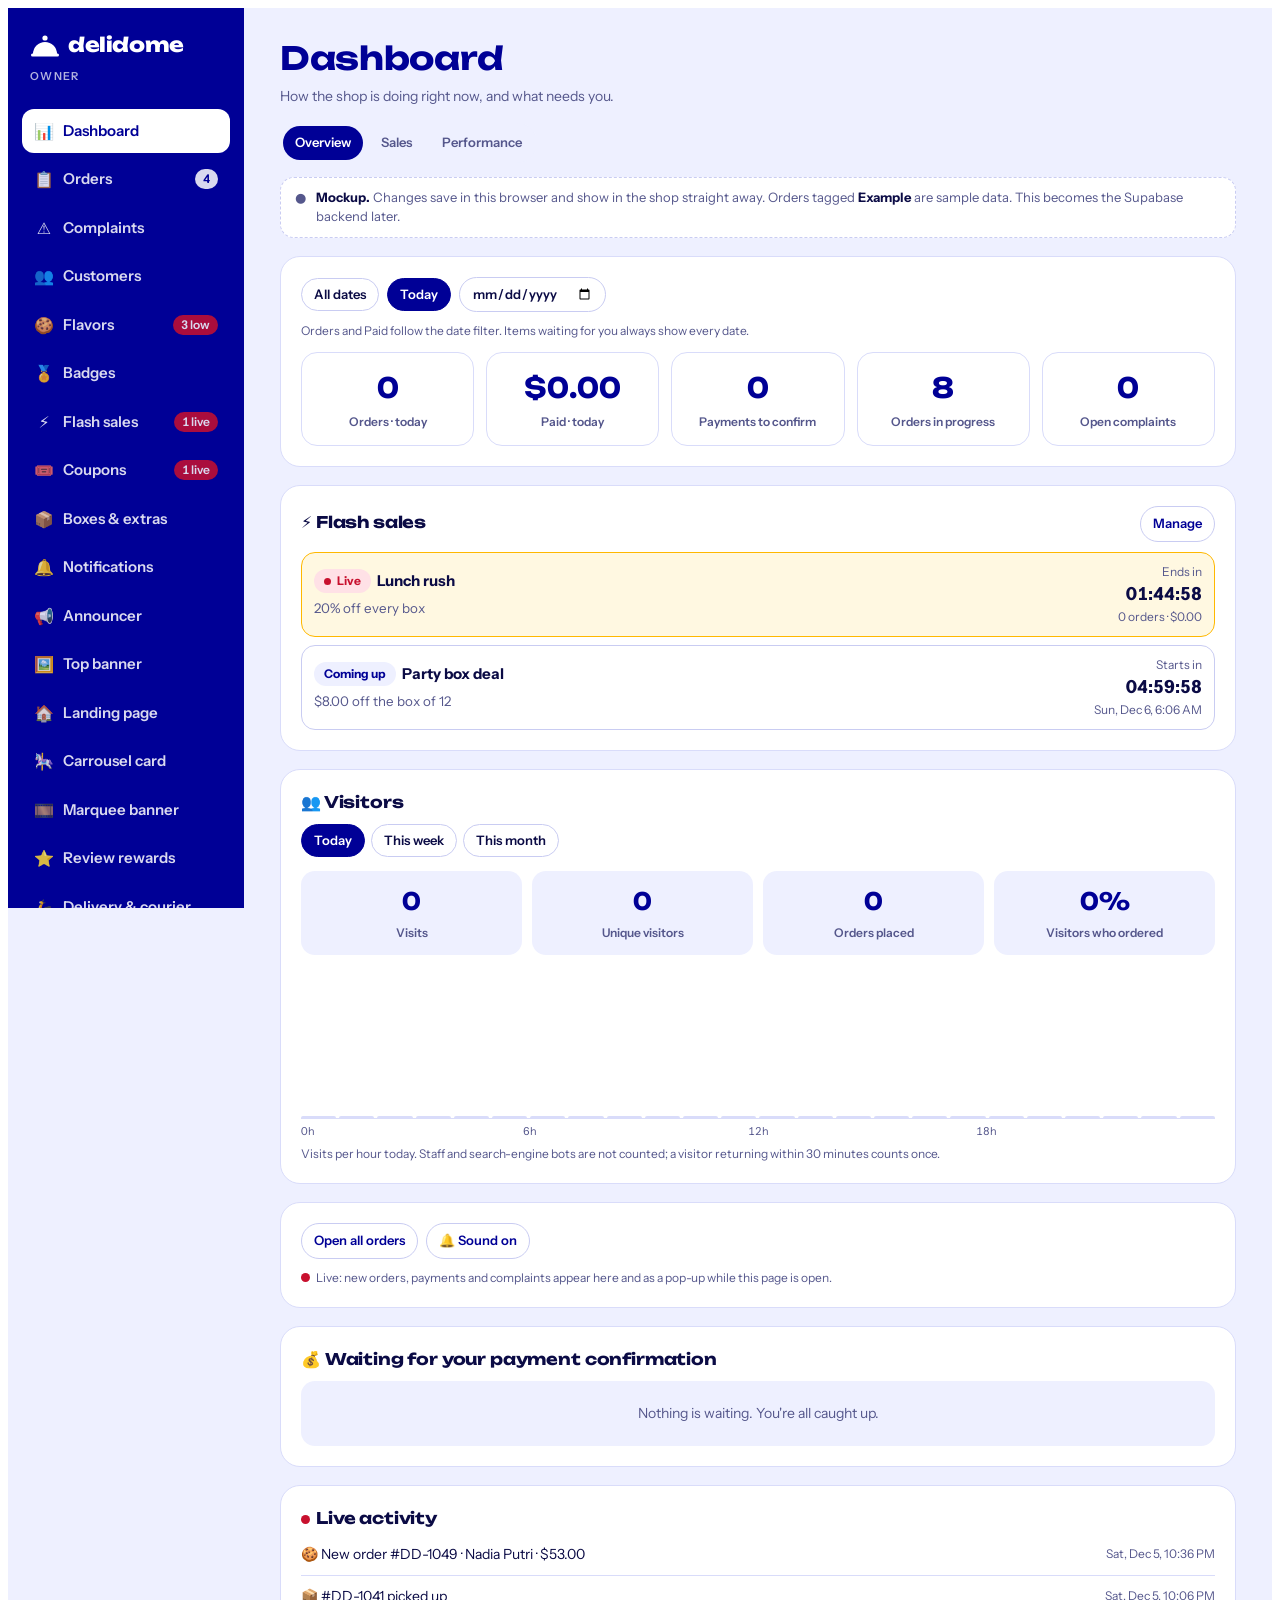
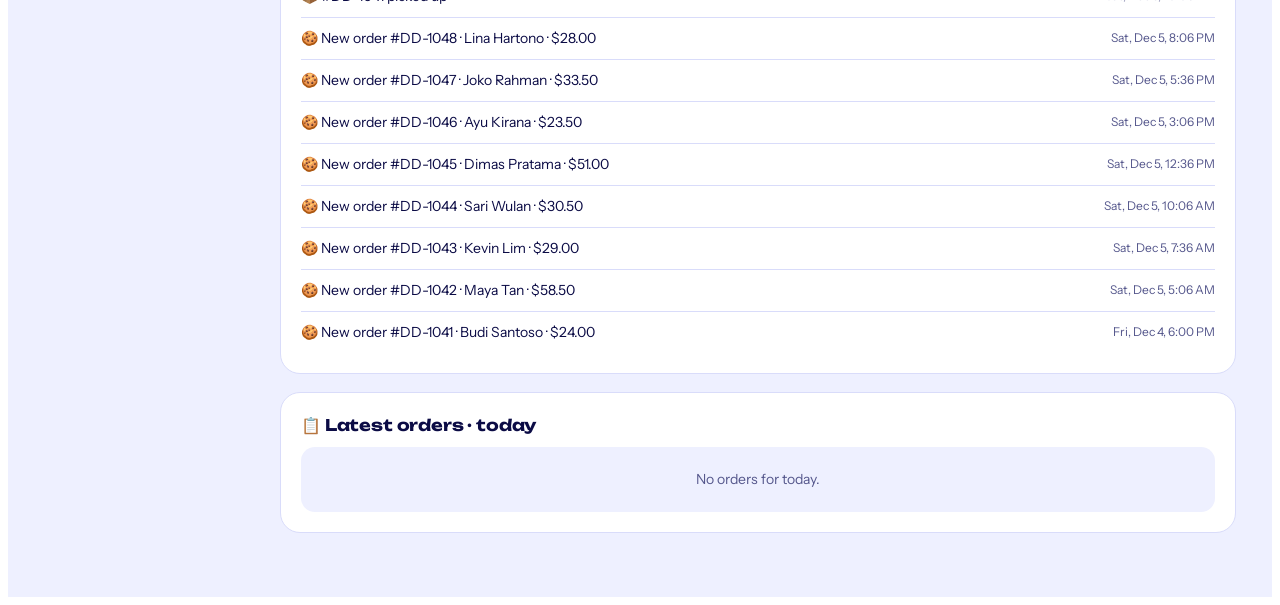
==== commit 38386e3e: "Out-of-delivery-radius pop-up: customizable icon/effect/picture/GIF, title, message, OK button and a" ====
--- a/admin-site/index.html
+++ b/admin-site/index.html
@@ -10,13 +10,16 @@
 <link rel="icon" href="data:image/svg+xml,%3Csvg xmlns='http://www.w3.org/2000/svg' viewBox='0 0 32 32'%3E%3Ccircle cx='16' cy='16' r='15' fill='%23000096'/%3E%3C/svg%3E">
 <link rel="stylesheet" href="https://fonts.googleapis.com/css2?family=Unbounded:wght@500;700;800&family=Instrument+Sans:wght@400;500;600;700&display=swap">
 <link rel="stylesheet" href="styles.css">
-<style>body.dd-load #storeView,body.dd-load .bar,body.dd-load #fab,body.dd-load .toast{visibility:hidden}body:not(.dd-load) #ddSplash{opacity:0;visibility:hidden;pointer-events:none}
-#ddSplash{position:fixed;left:0;top:0;right:0;bottom:0;z-index:5000;display:grid;place-content:center;justify-items:center;gap:16px;background:#fff;color:#000096;transition:opacity .35s ease,visibility 0s linear .35s}
+<style>body.dd-load #storeView,body.dd-load .bar,body.dd-load #fab,body.dd-load .toast{visibility:hidden}body:not(.dd-load) #ddSplash{display:none}
+#ddSplash{position:fixed;left:0;top:0;right:0;bottom:0;z-index:5000;display:grid;place-content:center;justify-items:center;gap:16px;background:#fff;color:#000096;opacity:0;animation:ddin .01s linear .18s forwards}
 #ddSplash svg{width:104px;height:auto;overflow:visible}
 #ddSplash b{font:800 26px/1 Unbounded,"Instrument Sans",system-ui,sans-serif;letter-spacing:-.02em}
 #ddSplash b span{display:inline-block;animation:ddhop 1.5s ease-in-out infinite;animation-delay:calc(var(--i)*.07s)}
 #ddSplash .lid{transform-box:fill-box;transform-origin:100% 100%;animation:ddlid 1.5s ease-in-out infinite}
 #ddSplash .ck{transform-box:fill-box;transform-origin:50% 100%;animation:ddck 1.5s ease-in-out infinite}
+@keyframes ddin{to{opacity:1}}
+#ddSplash .lg{display:block;width:auto;height:auto;max-width:130px;max-height:130px;object-fit:contain;animation:ddbob 1.5s ease-in-out infinite}
+@keyframes ddbob{0%,100%{transform:translateY(0) rotate(0)}30%{transform:translateY(-10px) rotate(-4deg)}60%{transform:translateY(0) rotate(3deg)}}
 @keyframes ddlid{0%,100%{transform:translateY(0) rotate(0)}35%,65%{transform:translateY(-5px) rotate(-16deg)}}
 @keyframes ddck{0%,25%,75%,100%{transform:translateY(2px) scale(.3);opacity:0}45%,55%{transform:none;opacity:1}}
 @keyframes ddhop{0%,40%,100%{transform:translateY(0)}20%{transform:translateY(-7px)}}
@@ -25,6 +28,7 @@
 </head>
 <body class="dd-load">
 <div id="ddSplash" role="status" aria-label="Loading"><svg viewBox="0 0 30 24" aria-hidden="true"><circle class="ck" cx="15" cy="17" r="4.6" fill="#C98A4B"/><circle cx="13.4" cy="16.2" r=".7" fill="#4a2a10"/><circle cx="16.6" cy="17.6" r=".7" fill="#4a2a10"/><circle cx="15" cy="15.4" r=".6" fill="#4a2a10"/><g class="lid"><path d="M3 21a12 12 0 0 1 24 0Z" fill="currentColor"/><circle cx="15" cy="5" r="2.6" fill="currentColor"/></g><rect x="1" y="20.5" width="28" height="3" rx="1.5" fill="currentColor"/></svg><b aria-hidden="true"><span style="--i:0">d</span><span style="--i:1">e</span><span style="--i:2">l</span><span style="--i:3">i</span><span style="--i:4">d</span><span style="--i:5">o</span><span style="--i:6">m</span><span style="--i:7">e</span></b></div>
+<script src="splash.js"></script>
 
 <!-- ================= SHOP ================= -->
 <div id="storeView">
@@ -196,6 +200,7 @@
 <div class="pp-pop" id="ppPop" hidden role="dialog" aria-modal="true" aria-label="Payment proof sent"><div class="pp-fx" id="ppFx" aria-hidden="true"></div><div class="pp-card" id="ppCard"></div></div>
 <div class="rnpop" id="rnPop" hidden role="status" aria-live="polite"></div>
 <div class="sheet center" id="gdSheet" hidden role="alertdialog" aria-modal="true" aria-labelledby="gdTitle"><div class="sheet-card cw-card" id="gdCard"></div></div>
+<div class="sheet center" id="orpSheet" hidden role="alertdialog" aria-modal="true" aria-labelledby="orpTitle"><div class="sheet-card cw-card" id="orpCard"></div></div>
 <div class="sheet center" id="slowSheet" hidden role="alertdialog" aria-modal="true" aria-labelledby="slowTitle"><div class="sheet-card cw-card sl-card" id="slowCard"></div></div>
 <div class="sheet center" id="cwSheet" hidden role="alertdialog" aria-modal="true" aria-labelledby="cwTitle"><div class="sheet-card cw-card" id="cwCard"></div></div>
 <div class="sheet" id="sdSheet" hidden role="dialog" aria-modal="true" aria-label="Sameday shipment"><div class="sheet-card sd-card" id="sdCard"></div></div>
--- a/admin-site/styles.css
+++ b/admin-site/styles.css
@@ -2114,3 +2114,16 @@
 
 /* the page extends under Safari's own bars (viewport-fit=cover): keep the content clear of the status bar / notch, and let the bottom bar rise above Safari's toolbar */
 body{padding-top:env(safe-area-inset-top,0px);padding-left:env(safe-area-inset-left,0px);padding-right:env(safe-area-inset-right,0px)}
+
+/* out-of-radius pop-up: lively icon, picture or GIF */
+.orp-pic{width:108px;height:108px;margin:0 auto;display:grid;place-items:center}
+.orp-pic img{max-width:100%;max-height:100%;object-fit:contain;border-radius:18px;display:block;pointer-events:none}
+.orp-emo{font-size:68px;line-height:1;display:block}
+.orp-pic.fx-bounce{animation:orpBounce 1.1s ease-in-out infinite}.orp-pic.fx-wiggle{animation:orpWiggle 1s ease-in-out infinite;transform-origin:50% 80%}
+.orp-pic.fx-float{animation:orpFloat 2.2s ease-in-out infinite}.orp-pic.fx-pulse{animation:orpPulse 1.3s ease-in-out infinite}.orp-pic.fx-spin{animation:orpSpin 6s linear infinite}
+@keyframes orpBounce{0%,100%{transform:translateY(0)}35%{transform:translateY(-14px)}60%{transform:translateY(0)}78%{transform:translateY(-5px)}}
+@keyframes orpWiggle{0%,100%{transform:rotate(0)}25%{transform:rotate(-10deg)}75%{transform:rotate(10deg)}}
+@keyframes orpFloat{0%,100%{transform:translateY(0)}50%{transform:translateY(-9px)}}
+@keyframes orpPulse{0%,100%{transform:scale(1)}50%{transform:scale(1.14)}}
+@keyframes orpSpin{to{transform:rotate(360deg)}}
+@media (prefers-reduced-motion:reduce){html:not(.motion-on) .orp-pic{animation:none!important}}
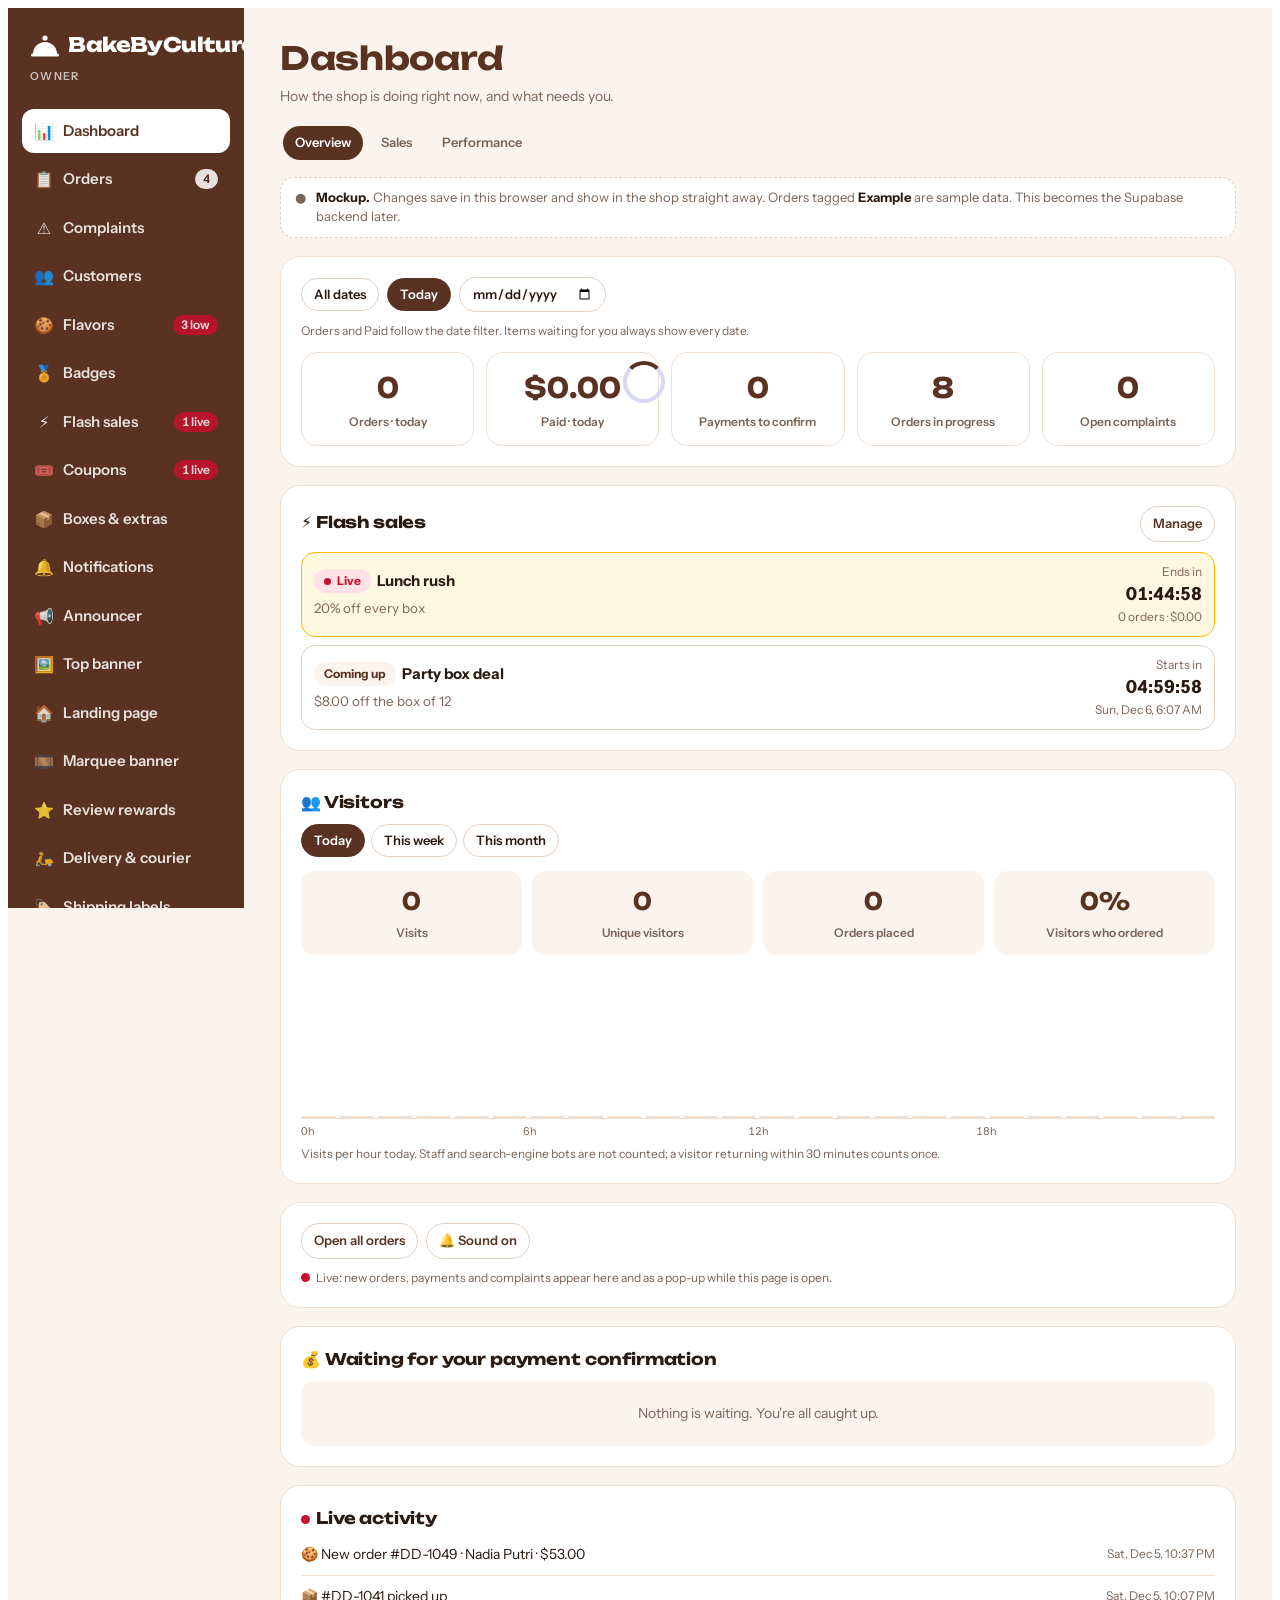
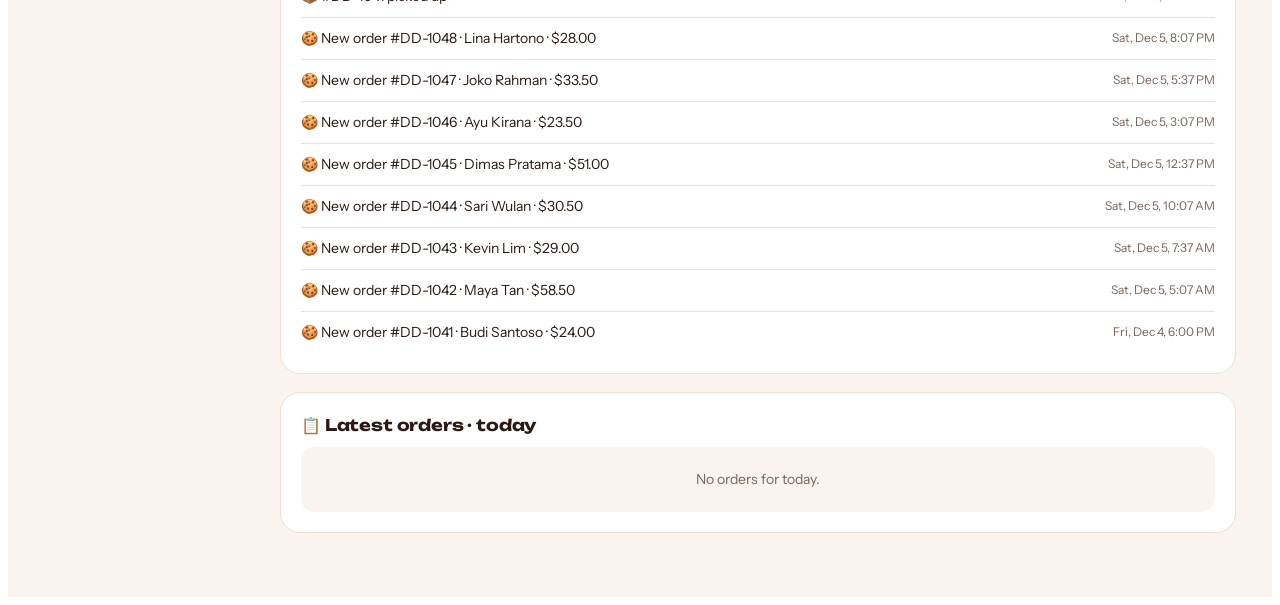
==== commit 3d87e4a0: "Rebrand to BakeByCulture: new name, chocolate palette, new Netlify sites, config reset for new Supab" ====
--- a/admin-site/index.html
+++ b/admin-site/index.html
@@ -2,40 +2,24 @@
 <html lang="en">
 <head>
 <meta charset="utf-8">
-<meta name="viewport" content="width=device-width, initial-scale=1, viewport-fit=cover">
-<meta name="theme-color" content="#000096">
+<meta name="viewport" content="width=device-width, initial-scale=1">
+<meta name="theme-color" content="#5A3221">
 <meta name="referrer" content="strict-origin-when-cross-origin">
 <title>Team sign in</title>
 <meta name="robots" content="noindex, nofollow">
 <link rel="icon" href="data:image/svg+xml,%3Csvg xmlns='http://www.w3.org/2000/svg' viewBox='0 0 32 32'%3E%3Ccircle cx='16' cy='16' r='15' fill='%23000096'/%3E%3C/svg%3E">
 <link rel="stylesheet" href="https://fonts.googleapis.com/css2?family=Unbounded:wght@500;700;800&family=Instrument+Sans:wght@400;500;600;700&display=swap">
 <link rel="stylesheet" href="styles.css">
-<style>body.dd-load #storeView,body.dd-load .bar,body.dd-load #fab,body.dd-load .toast{visibility:hidden}body:not(.dd-load) #ddSplash{display:none}
-#ddSplash{position:fixed;left:0;top:0;right:0;bottom:0;z-index:5000;display:grid;place-content:center;justify-items:center;gap:16px;background:#fff;color:#000096;opacity:0;animation:ddin .01s linear .18s forwards}
-#ddSplash svg{width:104px;height:auto;overflow:visible}
-#ddSplash b{font:800 26px/1 Unbounded,"Instrument Sans",system-ui,sans-serif;letter-spacing:-.02em}
-#ddSplash b span{display:inline-block;animation:ddhop 1.5s ease-in-out infinite;animation-delay:calc(var(--i)*.07s)}
-#ddSplash .lid{transform-box:fill-box;transform-origin:100% 100%;animation:ddlid 1.5s ease-in-out infinite}
-#ddSplash .ck{transform-box:fill-box;transform-origin:50% 100%;animation:ddck 1.5s ease-in-out infinite}
-@keyframes ddin{to{opacity:1}}
-#ddSplash .lg{display:block;width:auto;height:auto;max-width:130px;max-height:130px;object-fit:contain;animation:ddbob 1.5s ease-in-out infinite}
-@keyframes ddbob{0%,100%{transform:translateY(0) rotate(0)}30%{transform:translateY(-10px) rotate(-4deg)}60%{transform:translateY(0) rotate(3deg)}}
-@keyframes ddlid{0%,100%{transform:translateY(0) rotate(0)}35%,65%{transform:translateY(-5px) rotate(-16deg)}}
-@keyframes ddck{0%,25%,75%,100%{transform:translateY(2px) scale(.3);opacity:0}45%,55%{transform:none;opacity:1}}
-@keyframes ddhop{0%,40%,100%{transform:translateY(0)}20%{transform:translateY(-7px)}}
-@media (prefers-reduced-motion:reduce){html:not(.motion-on) #ddSplash *{animation:none!important}}
-</style>
+<style>body.dd-load #storeView,body.dd-load .bar,body.dd-load #fab,body.dd-load .toast{visibility:hidden}body.dd-load::before{content:"";position:fixed;left:50%;top:42%;width:34px;height:34px;margin:-17px 0 0 -17px;border:4px solid #d6d8f5;border-top-color:#5A3221;border-radius:50%;animation:ddspin .8s linear infinite;z-index:5}@keyframes ddspin{to{transform:rotate(360deg)}}</style>
 </head>
 <body class="dd-load">
-<div id="ddSplash" role="status" aria-label="Loading"><svg viewBox="0 0 30 24" aria-hidden="true"><circle class="ck" cx="15" cy="17" r="4.6" fill="#C98A4B"/><circle cx="13.4" cy="16.2" r=".7" fill="#4a2a10"/><circle cx="16.6" cy="17.6" r=".7" fill="#4a2a10"/><circle cx="15" cy="15.4" r=".6" fill="#4a2a10"/><g class="lid"><path d="M3 21a12 12 0 0 1 24 0Z" fill="currentColor"/><circle cx="15" cy="5" r="2.6" fill="currentColor"/></g><rect x="1" y="20.5" width="28" height="3" rx="1.5" fill="currentColor"/></svg><b aria-hidden="true"><span style="--i:0">d</span><span style="--i:1">e</span><span style="--i:2">l</span><span style="--i:3">i</span><span style="--i:4">d</span><span style="--i:5">o</span><span style="--i:6">m</span><span style="--i:7">e</span></b></div>
-<script src="splash.js"></script>
 
 <!-- ================= SHOP ================= -->
 <div id="storeView">
 <header class="top">
   <div class="wrap">
-    <a class="logo" href="#top" aria-label="Delidome home">
-      <span id="logoMark"><svg viewBox="0 0 30 24" aria-hidden="true"><path d="M3 21a12 12 0 0 1 24 0Z" fill="currentColor"/><circle cx="15" cy="5" r="2.6" fill="currentColor"/><rect x="1" y="20.5" width="28" height="3" rx="1.5" fill="currentColor"/></svg></span><span id="brandTxt">delidome</span>
+    <a class="logo" href="#top" aria-label="BakeByCulture home">
+      <span id="logoMark"><svg viewBox="0 0 30 24" aria-hidden="true"><path d="M3 21a12 12 0 0 1 24 0Z" fill="currentColor"/><circle cx="15" cy="5" r="2.6" fill="currentColor"/><rect x="1" y="20.5" width="28" height="3" rx="1.5" fill="currentColor"/></svg></span><span id="brandTxt">BakeByCulture</span>
     </a>
     <div class="top-actions">
       <button class="bagbtn snowbtn" id="snowBtn" type="button" aria-label="Turn the falling effect on or off" aria-pressed="true" hidden></button>
@@ -67,7 +51,6 @@
 
   <div id="lpTop"></div>
   <div class="marq" id="marq" hidden></div>
-  <section class="cq" id="cq" hidden aria-label="Our flavors"></section>
 
   <div class="wrap"><button class="rvc" id="rvCard" type="button" hidden></button></div>
   <section class="build wrap" id="build">
@@ -88,9 +71,8 @@
           <div class="block">
             <h3 class="q">How many cookies?</h3>
             <div class="sizes" id="sizes"></div>
-            <div class="salehint" id="saleHint" hidden></div>
+            <div class="fdhint" id="fdHint" hidden></div>
             <div class="gifthint" id="giftHint" hidden></div>
-            <div class="fdhint" id="fdHint" hidden></div>
             <div class="custom" id="customBox" hidden></div>
           </div>
           <div class="block" id="menu">
@@ -141,10 +123,10 @@
         <div class="bp-head"><h3 id="bpTitle">Box of 6</h3><span class="bpdone" id="bpDone" hidden>✓ Box completed</span><span id="bpCount" class="num">0 of 6</span></div>
         <div class="slotwrap" id="slotWrap"><div class="slots" id="slots"></div>
           <div class="boxlid" id="boxLid" role="button" tabindex="-1" aria-label="Your box is closed. Double-tap to open it." hidden><div class="lidin">
-            <div class="lg"><span class="lgm" id="lidMark"></span><b id="lidName">delidome</b></div>
+            <div class="lg"><span class="lgm" id="lidMark"></span><b id="lidName">BakeByCulture</b></div>
             <i class="rib rv"></i><i class="rib rh"></i><span class="shine"></span>
             <svg class="bow" viewBox="0 0 86 64" aria-hidden="true"><path d="M40 34 L26 62 L33 58 L38 63 L44 36Z" fill="#D02A44"/><path d="M46 34 L60 62 L53 58 L48 63 L42 36Z" fill="#D02A44"/><path d="M43 30 C30 6 4 4 6 22 C8 38 30 36 43 30Z" fill="#E8384F" stroke="#B81E3A" stroke-width="2"/><path d="M43 30 C56 6 82 4 80 22 C78 38 56 36 43 30Z" fill="#E8384F" stroke="#B81E3A" stroke-width="2"/><circle cx="43" cy="31" r="8" fill="#F45B6E" stroke="#B81E3A" stroke-width="2"/></svg>
-            <span class="lidlock" aria-hidden="true"><svg viewBox="0 0 24 24"><rect x="5" y="10.5" width="14" height="10" rx="2.5" fill="#000096"/><path d="M8 10.5V8a4 4 0 0 1 8 0v2.5" fill="none" stroke="#000096" stroke-width="2.4" stroke-linecap="round"/><circle cx="12" cy="15.5" r="1.6" fill="#FFD43B"/></svg></span>
+            <span class="lidlock" aria-hidden="true"><svg viewBox="0 0 24 24"><rect x="5" y="10.5" width="14" height="10" rx="2.5" fill="#5A3221"/><path d="M8 10.5V8a4 4 0 0 1 8 0v2.5" fill="none" stroke="#5A3221" stroke-width="2.4" stroke-linecap="round"/><circle cx="12" cy="15.5" r="1.6" fill="#FFD43B"/></svg></span>
           </div></div></div>
         <p class="bp-hint">Double-tap a cookie in the box to take it out. Its spot stays empty for you to fill again. Shuffle and Clear box also need a double-tap. When it's full, close the box to choose a day.</p>
         <p class="bp-note"><svg viewBox="0 0 20 20" aria-hidden="true"><circle cx="10" cy="10" r="8" fill="none" stroke="currentColor" stroke-width="1.8"/><path d="M10 9v5M10 6.2v.1" stroke="currentColor" stroke-width="1.8" stroke-linecap="round"/></svg><span>Your box may be split into smaller or bigger boxes for delivery safety.</span></p>
@@ -188,7 +170,7 @@
 
 <footer id="siteFoot">
   <div class="wrap">
-    <span class="logo"><span id="ftMark"><svg viewBox="0 0 30 24" aria-hidden="true"><path d="M3 21a12 12 0 0 1 24 0Z" fill="currentColor"/><circle cx="15" cy="5" r="2.6" fill="currentColor"/><rect x="1" y="20.5" width="28" height="3" rx="1.5" fill="currentColor"/></svg></span><span id="ftBrand">delidome</span></span>
+    <span class="logo"><span id="ftMark"><svg viewBox="0 0 30 24" aria-hidden="true"><path d="M3 21a12 12 0 0 1 24 0Z" fill="currentColor"/><circle cx="15" cy="5" r="2.6" fill="currentColor"/><rect x="1" y="20.5" width="28" height="3" rx="1.5" fill="currentColor"/></svg></span><span id="ftBrand">BakeByCulture</span></span>
     <span><span id="ftText">Fresh cookie boxes, baked to order.</span> <a href="#admin">Shop admin</a></span>
   </div>
   <div class="wrap"><div class="ft-social" id="ftSocial" hidden></div></div>
@@ -200,11 +182,11 @@
 <div class="pp-pop" id="ppPop" hidden role="dialog" aria-modal="true" aria-label="Payment proof sent"><div class="pp-fx" id="ppFx" aria-hidden="true"></div><div class="pp-card" id="ppCard"></div></div>
 <div class="rnpop" id="rnPop" hidden role="status" aria-live="polite"></div>
 <div class="sheet center" id="gdSheet" hidden role="alertdialog" aria-modal="true" aria-labelledby="gdTitle"><div class="sheet-card cw-card" id="gdCard"></div></div>
-<div class="sheet center" id="orpSheet" hidden role="alertdialog" aria-modal="true" aria-labelledby="orpTitle"><div class="sheet-card cw-card" id="orpCard"></div></div>
 <div class="sheet center" id="slowSheet" hidden role="alertdialog" aria-modal="true" aria-labelledby="slowTitle"><div class="sheet-card cw-card sl-card" id="slowCard"></div></div>
 <div class="sheet center" id="cwSheet" hidden role="alertdialog" aria-modal="true" aria-labelledby="cwTitle"><div class="sheet-card cw-card" id="cwCard"></div></div>
 <div class="sheet" id="sdSheet" hidden role="dialog" aria-modal="true" aria-label="Sameday shipment"><div class="sheet-card sd-card" id="sdCard"></div></div>
 <div class="sheet" id="rvSheet" hidden role="dialog" aria-modal="true" aria-label="Flavor reviews"><div class="sheet-card" id="rvCard"></div></div>
+<div class="sheet" id="apSheet" hidden role="dialog" aria-modal="true" aria-label="Become an affiliator"><div class="sheet-card" id="apCard"></div></div>
 
 <div class="bar" aria-live="polite">
   <div><strong id="barTotal">$0.00</strong><small id="barSub">0 of 6 picked</small></div>
@@ -282,7 +264,7 @@
   <div class="al-stack" id="alStack" aria-live="assertive"></div>
   <div class="admin">
     <aside class="side">
-      <span class="logo" id="adLogo"><span id="adLogoMark"><svg viewBox="0 0 30 24" aria-hidden="true"><path d="M3 21a12 12 0 0 1 24 0Z" fill="#fff"/><circle cx="15" cy="5" r="2.6" fill="#fff"/><rect x="1" y="20.5" width="28" height="3" rx="1.5" fill="#fff"/></svg></span><span id="adLogoName">delidome</span></span>
+      <span class="logo" id="adLogo"><span id="adLogoMark"><svg viewBox="0 0 30 24" aria-hidden="true"><path d="M3 21a12 12 0 0 1 24 0Z" fill="#fff"/><circle cx="15" cy="5" r="2.6" fill="#fff"/><rect x="1" y="20.5" width="28" height="3" rx="1.5" fill="#fff"/></svg></span><span id="adLogoName">BakeByCulture</span></span>
       <span class="role">Shop admin</span>
       <nav class="nav" id="anav">
         <button type="button" data-tab="dashboard"><span class="nl"><span class="ni" aria-hidden="true">📊</span>Dashboard</span></button>
@@ -298,7 +280,6 @@
         <button type="button" data-tab="announcer"><span class="nl"><span class="ni" aria-hidden="true">📢</span>Announcer</span></button>
         <button type="button" data-tab="hero"><span class="nl"><span class="ni" aria-hidden="true">🖼️</span>Top banner</span></button>
         <button type="button" data-tab="landing"><span class="nl"><span class="ni" aria-hidden="true">🏠</span>Landing page</span></button>
-        <button type="button" data-tab="carousel"><span class="nl"><span class="ni" aria-hidden="true">🎠</span>Carrousel card</span></button>
         <button type="button" data-tab="marquee"><span class="nl"><span class="ni" aria-hidden="true">🎞️</span>Marquee banner</span></button>
         <button type="button" data-tab="revrew"><span class="nl"><span class="ni" aria-hidden="true">⭐</span>Review rewards</span></button>
         <button type="button" data-tab="delivery"><span class="nl"><span class="ni" aria-hidden="true">🛵</span>Delivery &amp; courier</span></button>
--- a/admin-site/styles.css
+++ b/admin-site/styles.css
@@ -1,13 +1,13 @@
-/* Layout: shop (arched dome hero + two-column box builder) and a shop admin (sidebar + panels) sharing one mock data store. Single brand look: ultramarine + white. */
+/* Layout: shop (arched dome hero + two-column box builder) and a shop admin (sidebar + panels) sharing one mock data store. Single brand look: chocolate + white. */
 :root{
-  --blue:#000096;
-  --blue-2:#2328C8;
-  --ink:#0B0B45;
-  --muted:#55578C;
-  --ice:#EEF0FF;
-  --ice-2:#D9DCFA;
+  --blue:#5A3221;
+  --blue-2:#8A5236;
+  --ink:#2B1A12;
+  --muted:#7A6458;
+  --ice:#FBF4EE;
+  --ice-2:#EFDFD2;
   --white:#FFFFFF;
-  --line:#C9CCF2;
+  --line:#E3CFC0;
   --red:#C8102E;
   --display:"Unbounded","Arial Black",system-ui,sans-serif;
   --body:"Instrument Sans",system-ui,-apple-system,"Segoe UI",sans-serif;
@@ -17,7 +17,7 @@
 *{box-sizing:border-box}
 [hidden]{display:none!important}
 html{scroll-behavior:smooth}
-@media (prefers-reduced-motion:reduce){html:not(.motion-on){scroll-behavior:auto}html:not(.motion-on) *{animation:none!important;transition:none!important}}
+@media (prefers-reduced-motion:reduce){html{scroll-behavior:auto}*{animation:none!important;transition:none!important}}
 body.in-store{background:var(--pagebg,#fff)}
 #storeView{font-family:var(--body);color:var(--ink)}
 body{background:var(--white);color:var(--ink);font-family:var(--body);font-size:16px;line-height:1.5;-webkit-font-smoothing:antialiased}
@@ -30,7 +30,7 @@
 .num{font-variant-numeric:tabular-nums}
 
 /* Header */
-.top{position:sticky;top:env(safe-area-inset-top,0px);z-index:30;background:var(--white);background:color-mix(in srgb,var(--white) 92%,transparent);-webkit-backdrop-filter:blur(8px);backdrop-filter:blur(8px);border-bottom:1px solid var(--ice-2)}
+.top{position:sticky;top:env(safe-area-inset-top,0px);z-index:30;background:color-mix(in srgb,var(--white) 92%,transparent);backdrop-filter:blur(8px);border-bottom:1px solid var(--ice-2)}
 .top .wrap{display:flex;align-items:center;justify-content:space-between;gap:12px;padding-block:12px}
 .top-actions{display:flex;align-items:center;gap:8px}
 .logo{display:flex;align-items:center;gap:9px;text-decoration:none;color:var(--blue);font-family:var(--display);font-weight:800;font-size:20px;letter-spacing:-.02em}
@@ -100,9 +100,9 @@
 
 /* Plate + cookie */
 .plate{display:grid;place-items:center;border-radius:50%;aspect-ratio:1;width:100%;container-type:inline-size}
-.plate svg{width:var(--ck,84%);height:var(--ck,84%);display:block;filter:drop-shadow(0 4px 6px rgba(0,0,40,.18))}
-.plate .ph{width:var(--ck,84%);height:var(--ck,84%);display:block;border-radius:50%;object-fit:cover;box-shadow:0 4px 10px rgba(0,0,40,.22);user-select:none;-webkit-user-drag:none}
-.plate .ph.cut{border-radius:0;object-fit:contain;box-shadow:none;filter:drop-shadow(0 4px 6px rgba(0,0,40,.25))}
+.plate svg{width:var(--ck,84%);height:var(--ck,84%);display:block;filter:drop-shadow(0 4px 6px rgba(43,26,18,.18))}
+.plate .ph{width:var(--ck,84%);height:var(--ck,84%);display:block;border-radius:50%;object-fit:cover;box-shadow:0 4px 10px rgba(43,26,18,.22);user-select:none;-webkit-user-drag:none}
+.plate .ph.cut{border-radius:0;object-fit:contain;box-shadow:none;filter:drop-shadow(0 4px 6px rgba(43,26,18,.25))}
 .plate .ini{font-family:var(--display);font-weight:800;font-size:clamp(11px,30cqw,44px);line-height:1;color:var(--blue);letter-spacing:-.02em}
 .plate.dark .ini{color:var(--white)}
 .noimg-t{display:-webkit-box;-webkit-line-clamp:3;-webkit-box-orient:vertical;overflow:hidden;font-weight:700;font-size:13px;line-height:1.2;text-align:center;color:var(--white);overflow-wrap:anywhere;padding:2px}
@@ -143,7 +143,7 @@
 .size s{font-size:11px;opacity:.7;display:block}
 .size small{font-size:11px;color:var(--muted);letter-spacing:.04em}
 .size .saletag{position:absolute;top:2px;right:2px;background:var(--red);color:var(--white);font-size:11px;font-weight:700;border-radius:var(--r-pill);padding:2px 7px}
-.marq{--mbg:#000096;--mfg:#fff;--msz:18px;--mfont:var(--display);background:var(--mbg);color:var(--mfg);font-family:var(--mfont);font-size:var(--msz);line-height:1.2;overflow:hidden;white-space:nowrap;padding:.7em 0;margin:28px 0 8px}
+.marq{--mbg:#5A3221;--mfg:#fff;--msz:18px;--mfont:var(--display);background:var(--mbg);color:var(--mfg);font-family:var(--mfont);font-size:var(--msz);line-height:1.2;overflow:hidden;white-space:nowrap;padding:.7em 0;margin:28px 0 8px}
 .marq .track{display:flex;width:max-content;animation:mq var(--mdur,30s) linear infinite;will-change:transform}
 .marq:hover .track{animation-play-state:paused}
 .marq .set{display:flex;align-items:center;flex:none}
@@ -191,7 +191,7 @@
 @keyframes bagring{0%{transform:scale(.9);opacity:.8}100%{transform:scale(1.35);opacity:0}}
 .bellbtn.ring svg{transform-origin:50% 10%;animation:bellring 2.8s ease-in-out infinite}
 @keyframes bellring{0%,60%,100%{transform:rotate(0)}66%{transform:rotate(18deg)}72%{transform:rotate(-16deg)}78%{transform:rotate(11deg)}84%{transform:rotate(-7deg)}90%{transform:rotate(3deg)}}
-.bell-pop{position:fixed;z-index:70;top:calc(env(safe-area-inset-top,0px) + 64px);right:16px;width:min(390px,calc(100vw - 32px));max-height:min(78vh,600px);display:flex;flex-direction:column;background:var(--white);border:1.5px solid var(--line);border-radius:24px;box-shadow:0 18px 50px rgba(0,0,60,.25);overflow:hidden;animation:pppop .3s cubic-bezier(.2,1.3,.4,1) both;transform-origin:top right}
+.bell-pop{position:fixed;z-index:70;top:calc(env(safe-area-inset-top,0px) + 64px);right:16px;width:min(390px,calc(100vw - 32px));max-height:min(78vh,600px);display:flex;flex-direction:column;background:var(--white);border:1.5px solid var(--line);border-radius:24px;box-shadow:0 18px 50px rgba(43,26,18,.25);overflow:hidden;animation:pppop .3s cubic-bezier(.2,1.3,.4,1) both;transform-origin:top right}
 .bell-h{display:flex;justify-content:space-between;align-items:center;padding:16px 16px 8px 18px;color:var(--ink);font-size:22px;font-family:var(--display)}
 .bell-h .x{width:36px;height:36px;font-size:15px}
 .bell-tabs{display:flex;gap:8px;flex-wrap:wrap;padding:6px 16px 10px}
@@ -210,7 +210,7 @@
 .bell-ch{font-size:22px;color:var(--blue);font-weight:700}
 .bell-code{display:inline-block;justify-self:start;border:1.5px dashed var(--blue);border-radius:10px;padding:4px 10px;font-weight:700;color:var(--blue);font-size:13px;margin-top:2px}
 .card.hl{animation:cardhl 2.4s ease-out}
-@keyframes cardhl{0%,30%{box-shadow:0 0 0 4px var(--blue),0 0 24px rgba(0,0,150,.45)}100%{box-shadow:0 0 0 0 transparent}}
+@keyframes cardhl{0%,30%{box-shadow:0 0 0 4px var(--blue),0 0 24px rgba(90,50,33,.45)}100%{box-shadow:0 0 0 0 transparent}}
 .bell-empty{padding:26px 16px;text-align:center;color:var(--muted);font-size:14px}
 .bagn{position:absolute;top:-6px;right:-4px;min-width:20px;height:20px;border-radius:10px;background:var(--red);color:#fff;font-size:11px;font-weight:700;display:grid;place-items:center;padding:0 5px}
 @media (max-width:520px){.top-actions{gap:6px}}
@@ -403,7 +403,7 @@
 .bar{display:none}
 @media (max-width:900px){
   body.in-store{padding-bottom:calc(84px + env(safe-area-inset-bottom,0px))}
-  .bar{display:flex;position:fixed;left:0;right:0;bottom:0;z-index:55;justify-content:space-between;align-items:center;gap:12px;background:var(--blue);color:var(--white);padding:12px calc(16px + env(safe-area-inset-right,0px)) calc(12px + env(safe-area-inset-bottom,0px)) calc(16px + env(safe-area-inset-left,0px))}
+  .bar{display:flex;position:fixed;left:0;right:0;bottom:0;z-index:40;justify-content:space-between;align-items:center;gap:12px;background:var(--blue);color:var(--white);padding:12px 16px calc(12px + env(safe-area-inset-bottom,0px))}
   .bar strong{font-family:var(--display);font-size:19px;display:block;font-variant-numeric:tabular-nums}
   .bar small{font-size:12px;opacity:.8}
   .bar .btn{background:var(--white);color:var(--blue);border-color:var(--white);padding:11px 18px;font-size:14px}
@@ -411,7 +411,7 @@
 }
 
 /* Checkout sheet */
-.sheet{position:fixed;inset:0;z-index:60;background:rgba(0,0,40,.55);display:grid;place-items:end center;padding-top:40px}
+.sheet{position:fixed;inset:0;z-index:60;background:rgba(43,26,18,.55);display:grid;place-items:end center;padding-top:40px}
 @media (min-width:700px){.sheet{place-items:center;padding:24px}}
 .sheet-card{background:var(--white);width:100%;max-width:560px;max-height:100%;overflow:auto;border-radius:28px 28px 0 0;padding:24px 20px calc(24px + env(safe-area-inset-bottom,0px))}
 @media (min-width:700px){.sheet-card{border-radius:28px;padding:28px}}
@@ -447,11 +447,11 @@
 .dn-cd .cd{font-size:32px;line-height:1.1;color:var(--dn-cd,#C8102E)}
 .dn-pay{position:relative;overflow:hidden;width:100%;max-width:340px;font-size:17px;padding:16px 26px;background:var(--dn-acc,var(--blue));border-color:var(--dn-acc,var(--blue));animation:dnpulse 1.7s ease-in-out infinite}
 .dn-pay::after{content:"";position:absolute;top:0;left:-60%;width:35%;height:100%;background:linear-gradient(100deg,transparent,rgba(255,255,255,.55),transparent);transform:skewX(-20deg);animation:dnshine 2.8s infinite}
-@keyframes dnpulse{0%,100%{transform:scale(1);box-shadow:0 6px 18px rgba(0,0,150,.25),0 0 0 0 color-mix(in srgb,var(--dn-acc,#000096) 50%,transparent)}50%{transform:scale(1.04);box-shadow:0 10px 24px rgba(0,0,150,.3),0 0 0 12px transparent}}
+@keyframes dnpulse{0%,100%{transform:scale(1);box-shadow:0 6px 18px rgba(90,50,33,.25),0 0 0 0 color-mix(in srgb,var(--dn-acc,#5A3221) 50%,transparent)}50%{transform:scale(1.04);box-shadow:0 10px 24px rgba(90,50,33,.3),0 0 0 12px transparent}}
 @keyframes dnshine{0%,55%{left:-60%}100%{left:130%}}
 .dn-track{font-weight:700;color:var(--dn-acc,var(--blue))}
 .al-stack{position:fixed;bottom:14px;right:14px;z-index:130;display:grid;gap:10px;width:min(370px,calc(100vw - 28px));pointer-events:none}
-.al-card{pointer-events:auto;background:#fff;border:1.5px solid var(--line);border-left:7px solid var(--blue);border-radius:16px;box-shadow:0 14px 40px rgba(0,0,60,.28);padding:12px 14px;display:grid;gap:8px;animation:alin .45s cubic-bezier(.2,1.4,.4,1) both}
+.al-card{pointer-events:auto;background:#fff;border:1.5px solid var(--line);border-left:7px solid var(--blue);border-radius:16px;box-shadow:0 14px 40px rgba(43,26,18,.28);padding:12px 14px;display:grid;gap:8px;animation:alin .45s cubic-bezier(.2,1.4,.4,1) both}
 .al-card.proof{border-left-color:#E07B00}.al-card.complaint{border-left-color:var(--red);animation:alin .45s cubic-bezier(.2,1.4,.4,1) both,alshake .6s .45s 2}
 @keyframes alin{from{transform:translateY(40px) scale(.9);opacity:0}}
 @keyframes alshake{0%,100%{transform:translateX(0)}25%{transform:translateX(-5px)}75%{transform:translateX(5px)}}
@@ -500,16 +500,16 @@
 .pmimg{max-width:240px;width:100%;max-height:300px;object-fit:contain;border-radius:10px;display:block}
 .pmcard{border:1.5px solid var(--line);border-radius:16px;padding:14px;display:grid;gap:10px;background:var(--white)}
 .pmtop{display:flex;gap:10px;align-items:center}.pmtop .in{flex:1;min-width:0}
-.pp-pop{position:fixed;inset:0;z-index:100;background:rgba(0,0,40,.55);display:grid;place-items:center;padding:20px}
+.pp-pop{position:fixed;inset:0;z-index:100;background:rgba(43,26,18,.55);display:grid;place-items:center;padding:20px}
 .pp-fx{position:absolute;inset:0;pointer-events:none;overflow:hidden}
-.pp-card{position:relative;background:var(--pp-bg,#fff);color:var(--pp-ink,#0B0B45);border-radius:28px;padding:26px 22px 22px;max-width:380px;width:100%;text-align:center;display:grid;gap:12px;justify-items:center;box-shadow:0 20px 60px rgba(0,0,40,.35);animation:pppop .55s cubic-bezier(.2,1.4,.4,1) both}
+.pp-card{position:relative;background:var(--pp-bg,#fff);color:var(--pp-ink,#2B1A12);border-radius:28px;padding:26px 22px 22px;max-width:380px;width:100%;text-align:center;display:grid;gap:12px;justify-items:center;box-shadow:0 20px 60px rgba(43,26,18,.35);animation:pppop .55s cubic-bezier(.2,1.4,.4,1) both}
 @keyframes pppop{from{transform:scale(.6) translateY(30px);opacity:0}}
-.pp-card h3{color:var(--pp-acc,#000096);font-size:24px;margin:0}
+.pp-card h3{color:var(--pp-acc,#5A3221);font-size:24px;margin:0}
 .pp-card p{margin:0;line-height:1.5;color:inherit}
 .pp-emoji{font-size:56px;line-height:1;transform-origin:70% 80%;animation:ppwave 1.3s ease-in-out infinite}
 @keyframes ppwave{0%,100%{transform:rotate(-10deg)}50%{transform:rotate(12deg) translateY(-4px)}}
 .pp-img{max-width:210px;max-height:180px;object-fit:contain;display:block;animation:pop .7s .1s cubic-bezier(.2,1.5,.4,1) both}
-.pp-card .btn{width:100%;background:var(--pp-acc,#000096);border-color:var(--pp-acc,#000096);color:#fff;font-size:16px;padding:15px 22px}
+.pp-card .btn{width:100%;background:var(--pp-acc,#5A3221);border-color:var(--pp-acc,#5A3221);color:#fff;font-size:16px;padding:15px 22px}
 #storeView.th-only>:not(#sheet):not(#ppPop){display:none!important}
 .thck{display:flex;gap:10px;flex-wrap:wrap;align-items:center}
 .thck .th{position:relative}.thck .th img{width:48px;height:48px;object-fit:contain;border:1px solid var(--ice-2);border-radius:10px;background:var(--ice);display:block}
@@ -617,7 +617,7 @@
 .oc-alert.cmp{color:#D0001F;letter-spacing:.01em}
 .oc-cp{background:#FCE3E8;color:#A3001F;border-color:#F5B8C4}
 select.st{border-radius:var(--r-pill);border:0;padding:6px 10px;font-weight:700;font-size:13px;cursor:pointer}
-.st-new{background:#E1E3FF;color:#000096}
+.st-new{background:#F5EAE1;color:#5A3221}
 .st-awaiting{background:#FFF3C4;color:#7A5A00}
 .st-review{background:#FFE0CC;color:#9A3B00}
 .st-baking{background:#FFEFD1;color:#8A4F00}
@@ -729,7 +729,7 @@
 .preview s{color:var(--muted)}
 .preview b{color:var(--red)}
 .durs{display:flex;gap:6px;flex-wrap:wrap}
-.drawer{position:fixed;inset:0;z-index:90;background:rgba(0,0,40,.45);display:flex;justify-content:flex-end}
+.drawer{position:fixed;inset:0;z-index:90;background:rgba(43,26,18,.45);display:flex;justify-content:flex-end}
 .drawer-card{width:min(460px,100%);background:var(--white);height:100%;overflow:auto;padding:22px 20px calc(22px + env(safe-area-inset-bottom,0px));display:grid;gap:18px;align-content:start}
 .drawer-card h3{font-size:22px;color:var(--blue)}
 .dl{display:grid;grid-template-columns:auto minmax(0,1fr);gap:6px 16px;font-size:14px;margin:0}
@@ -738,18 +738,18 @@
 .ditems{display:grid;gap:8px}
 .ditems div{display:grid;grid-template-columns:30px minmax(0,1fr) auto;gap:10px;align-items:center;font-size:14px}
 .dsec h4{margin:0 0 8px;font-size:12px;color:var(--muted);text-transform:uppercase;letter-spacing:.08em}
-.toast{position:fixed;left:50%;bottom:calc(24px + env(safe-area-inset-bottom,0px));transform:translateX(-50%);background:var(--ink);color:var(--white);padding:10px 18px;border-radius:999px;font-weight:600;font-size:14px;z-index:100;box-shadow:0 8px 24px rgba(0,0,40,.25)}
+.toast{position:fixed;left:50%;bottom:calc(24px + env(safe-area-inset-bottom,0px));transform:translateX(-50%);background:var(--ink);color:var(--white);padding:10px 18px;border-radius:999px;font-weight:600;font-size:14px;z-index:100;box-shadow:0 8px 24px rgba(43,26,18,.25)}
 
 /* ---- Supabase mode: sign-in screen, loading banner, save status ---- */
-#adLogin{position:fixed;inset:0;z-index:300;display:grid;place-items:center;padding:16px;background:var(--ice,#EEF0FF)}
-#adLogin .adl-card{width:100%;max-width:380px;background:#fff;border-radius:18px;padding:26px 22px;box-shadow:0 18px 50px rgba(0,0,150,.18);display:grid;gap:14px}
-#adLogin h2{margin:0;font-family:var(--head,inherit);color:var(--blue,#000096);font-size:22px}
-#adLogin .adl-sub{margin:0;color:var(--muted,#55578C);font-size:14px}
-#adLogin label{display:grid;gap:6px;font-size:13px;font-weight:600;color:var(--ink,#0B0B45)}
+#adLogin{position:fixed;inset:0;z-index:300;display:grid;place-items:center;padding:16px;background:var(--ice,#FBF4EE)}
+#adLogin .adl-card{width:100%;max-width:380px;background:#fff;border-radius:18px;padding:26px 22px;box-shadow:0 18px 50px rgba(90,50,33,.18);display:grid;gap:14px}
+#adLogin h2{margin:0;font-family:var(--head,inherit);color:var(--blue,#5A3221);font-size:22px}
+#adLogin .adl-sub{margin:0;color:var(--muted,#7A6458);font-size:14px}
+#adLogin label{display:grid;gap:6px;font-size:13px;font-weight:600;color:var(--ink,#2B1A12)}
 #adLogin .adl-err{margin:0;color:#B3261E;font-size:13px;font-weight:600}
-#adLogin .adl-back{text-align:center;font-size:13px;color:var(--blue,#000096)}
-#sbLoading{position:fixed;left:50%;top:76px;transform:translateX(-50%);z-index:250;background:#fff;color:var(--ink,#0B0B45);border:1.5px solid var(--blue,#000096);border-radius:999px;padding:9px 16px;display:flex;gap:12px;align-items:center;font-size:14px;box-shadow:0 8px 24px rgba(0,0,150,.18);max-width:calc(100vw - 32px)}
-#sbLoading button{border:0;background:var(--blue,#000096);color:#fff;border-radius:999px;padding:6px 12px;font-weight:600;cursor:pointer}
+#adLogin .adl-back{text-align:center;font-size:13px;color:var(--blue,#5A3221)}
+#sbLoading{position:fixed;left:50%;top:76px;transform:translateX(-50%);z-index:250;background:#fff;color:var(--ink,#2B1A12);border:1.5px solid var(--blue,#5A3221);border-radius:999px;padding:9px 16px;display:flex;gap:12px;align-items:center;font-size:14px;box-shadow:0 8px 24px rgba(90,50,33,.18);max-width:calc(100vw - 32px)}
+#sbLoading button{border:0;background:var(--blue,#5A3221);color:#fff;border-radius:999px;padding:6px 12px;font-weight:600;cursor:pointer}
 #syncSt{display:block;margin-top:10px}
 #syncSt[data-st="error"]{color:#FFD2CF}
 
@@ -769,7 +769,7 @@
 
 /* ---- flavor badges (small, noticeable, lively) ---- */
 .bdgs{position:absolute;left:50%;bottom:-6px;transform:translateX(-50%);z-index:2;display:flex;flex-direction:column;align-items:center;gap:3px;pointer-events:none;width:max-content;max-width:118%}
-.bdg{position:relative;display:inline-flex;align-items:center;gap:3px;overflow:hidden;font-weight:800;font-size:11px;line-height:1;letter-spacing:.01em;padding:4px 8px 4px;border-radius:999px;white-space:nowrap;box-shadow:0 2px 6px rgba(0,0,40,.25),inset 0 0 0 1.5px rgba(255,255,255,.35)}
+.bdg{position:relative;display:inline-flex;align-items:center;gap:3px;overflow:hidden;font-weight:800;font-size:11px;line-height:1;letter-spacing:.01em;padding:4px 8px 4px;border-radius:999px;white-space:nowrap;box-shadow:0 2px 6px rgba(43,26,18,.25),inset 0 0 0 1.5px rgba(255,255,255,.35)}
 @media (max-width:420px){.bdg{font-size:10px;padding:3px 7px}}
 .bdg.fx-shine::after{content:"";position:absolute;top:0;left:-60%;width:40%;height:100%;background:linear-gradient(100deg,transparent,rgba(255,255,255,.75),transparent);transform:skewX(-20deg);animation:bdgShine 2.6s ease-in-out infinite}
 @keyframes bdgShine{0%,55%{left:-60%}100%{left:130%}}
@@ -778,15 +778,15 @@
 .bdg.fx-bounce{animation:bdgBounce 2.2s ease-in-out infinite}
 @keyframes bdgBounce{0%,60%,100%{transform:translateY(0)}70%{transform:translateY(-4px)}80%{transform:translateY(0)}88%{transform:translateY(-2px)}}
 .bdg.fx-glow{animation:bdgGlow 1.8s ease-in-out infinite}
-@keyframes bdgGlow{0%,100%{box-shadow:0 2px 6px rgba(0,0,40,.25),0 0 0 0 rgba(255,200,60,0)}50%{box-shadow:0 2px 6px rgba(0,0,40,.25),0 0 10px 3px rgba(255,200,60,.75)}}
+@keyframes bdgGlow{0%,100%{box-shadow:0 2px 6px rgba(43,26,18,.25),0 0 0 0 rgba(255,200,60,0)}50%{box-shadow:0 2px 6px rgba(43,26,18,.25),0 0 10px 3px rgba(255,200,60,.75)}}
 .bdg.fx-wiggle{animation:bdgWiggle 2.4s ease-in-out infinite}
 @keyframes bdgWiggle{0%,70%,100%{transform:rotate(0)}75%{transform:rotate(-6deg)}80%{transform:rotate(6deg)}85%{transform:rotate(-4deg)}90%{transform:rotate(3deg)}}
-@media (prefers-reduced-motion:reduce){html:not(.motion-on) .bdg,html:not(.motion-on) .bdg::after{animation:none!important}}
+@media (prefers-reduced-motion:reduce){.bdg,.bdg::after{animation:none!important}}
 /* review lock + verified tag + rate reminder */
 .rvlock{display:grid;gap:4px;margin-top:16px;background:var(--ice);border-radius:14px;padding:12px 14px;font-size:14px;color:var(--muted)}
 .rvlock b{color:var(--ink)}
 .rv-h .vf{font-size:11px;font-weight:700;color:#0A6B34;background:#E3F6EA;border-radius:999px;padding:1px 7px}
-.rnpop{position:fixed;left:50%;bottom:calc(96px + env(safe-area-inset-bottom));transform:translateX(-50%);z-index:60;width:min(440px,calc(100% - 24px));display:grid;grid-template-columns:auto 1fr;gap:4px 12px;align-items:center;background:var(--white);color:var(--ink);border:2px solid var(--blue);border-radius:20px;padding:12px 14px;box-shadow:0 12px 30px rgba(0,0,60,.25);animation:rnIn .35s ease-out}
+.rnpop{position:fixed;left:50%;bottom:calc(96px + env(safe-area-inset-bottom));transform:translateX(-50%);z-index:60;width:min(440px,calc(100% - 24px));display:grid;grid-template-columns:auto 1fr;gap:4px 12px;align-items:center;background:var(--white);color:var(--ink);border:2px solid var(--blue);border-radius:20px;padding:12px 14px;box-shadow:0 12px 30px rgba(43,26,18,.25);animation:rnIn .35s ease-out}
 .rnpop[hidden]{display:none}
 .rnpop .rn-ic{font-size:26px;grid-row:span 2}
 .rnpop .rn-tx{display:grid;gap:2px;font-size:14px}.rnpop .rn-tx span{color:var(--muted);font-size:13px}
@@ -831,8 +831,8 @@
 .danger-t{color:var(--red)!important}
 @media (max-width:520px){.lgrow{grid-template-columns:42px minmax(0,1fr)}.lgbtn{grid-column:2;flex-direction:row;justify-content:flex-start;gap:14px}}
 /* password prompt */
-.pwmodal{position:fixed;inset:0;z-index:200;background:rgba(5,5,40,.55);display:grid;place-items:center;padding:16px}
-.pwcard{background:var(--white);border-radius:22px;padding:20px;width:min(400px,100%);display:grid;gap:10px;box-shadow:0 20px 50px rgba(0,0,40,.35)}
+.pwmodal{position:fixed;inset:0;z-index:200;background:rgba(30,18,12,.55);display:grid;place-items:center;padding:16px}
+.pwcard{background:var(--white);border-radius:22px;padding:20px;width:min(400px,100%);display:grid;gap:10px;box-shadow:0 20px 50px rgba(43,26,18,.35)}
 .pwcard h3{font-family:var(--display);color:var(--blue);font-size:18px}
 .btn-red{background:var(--red);color:var(--white);border-color:var(--red)}
 
@@ -840,7 +840,7 @@
 .oc-alert.appr{background:#FFF6CC;color:#8A6200;border:2px solid #F5C400;animation:apprBlink 1.1s ease-in-out infinite}
 .blinky{color:#B07D00!important;animation:apprBlink 1.1s ease-in-out infinite}
 @keyframes apprBlink{0%,100%{opacity:1}50%{opacity:.35}}
-@media (prefers-reduced-motion:reduce){html:not(.motion-on) .oc-alert.appr,html:not(.motion-on) .blinky{animation:none}}
+@media (prefers-reduced-motion:reduce){.oc-alert.appr,.blinky{animation:none}}
 .apprbox{border:2px solid #F5C400!important;background:#FFFBEA!important}
 .apprrow{display:flex;justify-content:space-between;gap:10px;align-items:center;flex-wrap:wrap;background:var(--white);border-radius:14px;padding:10px 12px}
 .oc-b.off{opacity:.4}
@@ -850,7 +850,7 @@
 .apprbox.rej{border-color:#D0001F!important;background:#FFF3F4!important}
 .apprbox.rej .blinky{color:#D0001F!important;animation-name:rejBlink}
 @keyframes rejBlink{0%,100%{opacity:1}50%{opacity:.35}}
-@media (prefers-reduced-motion:reduce){html:not(.motion-on) .oc-alert.appr.rej,html:not(.motion-on) .apprbox.rej .blinky{animation:none}}
+@media (prefers-reduced-motion:reduce){.oc-alert.appr.rej,.apprbox.rej .blinky{animation:none}}
 
 .flash.anmq{margin:0;padding:.5em 0;border-radius:0}
 .flash.anmq .anit{display:inline-flex;align-items:center;gap:.5em}
@@ -869,7 +869,7 @@
 body.pcd-fx .bell-pay{animation:pcdGlow 1.6s ease-in-out infinite}
 @keyframes pcdPulse{0%,100%{transform:scale(1)}50%{transform:scale(1.07)}}
 @keyframes pcdGlow{0%,100%{box-shadow:0 0 0 0 color-mix(in srgb,var(--pcd,#C8102E) 40%,transparent)}50%{box-shadow:0 0 0 6px color-mix(in srgb,var(--pcd,#C8102E) 0%,transparent)}}
-@media (prefers-reduced-motion:reduce){html:not(.motion-on) body.pcd-fx .mo-pay .cd,html:not(.motion-on) body.pcd-fx .mo-sub .cd[data-exp],html:not(.motion-on) body.pcd-fx .bell-pay .cd,html:not(.motion-on) body.pcd-fx #doneCd .cd,html:not(.motion-on) body.pcd-fx .bell-pay{animation:none}}
+@media (prefers-reduced-motion:reduce){body.pcd-fx .mo-pay .cd,body.pcd-fx .mo-sub .cd[data-exp],body.pcd-fx .bell-pay .cd,body.pcd-fx #doneCd .cd,body.pcd-fx .bell-pay{animation:none}}
 .flash.cds-M .cdn{font-size:1em}.flash.cds-L .cdn{font-size:1.25em;font-weight:800}.flash.cds-XL .cdn{font-size:1.6em;font-weight:800}
 
 /* unpublished-changes bar (shop settings, marquee banner, landing page) */
@@ -892,13 +892,13 @@
 .pill:active{transform:scale(.96)}
 .step:active{background:var(--blue);border-color:var(--blue);color:var(--white)}
 .step:active i{background:var(--white);color:var(--blue)}
-@media (prefers-reduced-motion:reduce){html:not(.motion-on) .pill,html:not(.motion-on) .pill b{transition:none}html:not(.motion-on) .pill:active{transform:none}}
+@media (prefers-reduced-motion:reduce){.pill,.pill b{transition:none}.pill:active{transform:none}}
 
 /* dashboard sections + ranked lists */
 .dt-tabs{display:flex;gap:6px;flex-wrap:wrap}
 .rank{list-style:none;margin:10px 0 0;padding:0;display:grid;gap:8px}
 .rank li{position:relative;display:grid;grid-template-columns:28px 1fr auto;gap:8px;align-items:center;padding:10px 12px;border-radius:12px;background:var(--ice);overflow:hidden;isolation:isolate}
-.rank .rk-b{position:absolute;left:0;top:0;bottom:0;background:rgba(0,0,150,.10);z-index:-1;border-radius:12px}
+.rank .rk-b{position:absolute;left:0;top:0;bottom:0;background:rgba(90,50,33,.10);z-index:-1;border-radius:12px}
 .rank .rk-n{font-weight:800;color:var(--blue)}.rank .rk-l{font-weight:600;overflow-wrap:anywhere}.rank .rk-v{font-variant-numeric:tabular-nums;color:var(--blue);font-weight:700}
 .db-kpis.perf{grid-template-columns:repeat(2,minmax(0,1fr))}
 @media (min-width:760px){.db-kpis.perf{grid-template-columns:repeat(4,minmax(0,1fr))}}
@@ -913,7 +913,7 @@
 .rej-t{color:#C8102E;font-weight:700}
 .oc-b.oc-rejb,.seg .oc-rejb{color:#C8102E;border-color:#C8102E;font-weight:800}
 .oc-b.oc-rejb[aria-pressed="true"],.seg .oc-rejb[aria-pressed="true"]{background:#C8102E;color:#fff;border-color:#C8102E}
-.oc-b.oc-chk{box-shadow:0 0 0 3px rgba(0,0,150,.18)}
+.oc-b.oc-chk{box-shadow:0 0 0 3px rgba(90,50,33,.18)}
 .fchip.fc-rej{color:#C8102E;border-color:#F2A7B4}
 .fchip.fc-rej[aria-pressed="true"]{background:#C8102E;color:#fff;border-color:#C8102E}
 .draftbar.idle{background:#EEF7F1;border-color:#9AD3AE;color:#0a4d27;box-shadow:none}
@@ -928,7 +928,7 @@
 .prow.simple .pmeta{margin:2px 0 8px;font-size:13px;color:var(--muted)}
 .prow.simple .pfoot{display:flex;flex-wrap:wrap;gap:10px;justify-content:space-between;align-items:center}
 .prow.simple .pfoot .left{display:flex;flex-wrap:wrap;gap:8px;align-items:center}
-.prow.simple.editing{border-color:var(--blue);box-shadow:0 0 0 2px rgba(0,0,150,.12)}
+.prow.simple.editing{border-color:var(--blue);box-shadow:0 0 0 2px rgba(90,50,33,.12)}
 .pedit{margin-top:12px;padding:14px;border-radius:14px;background:var(--ice);display:grid;gap:12px}
 .delcode{font-family:ui-monospace,Menlo,Consolas,monospace;font-size:28px;font-weight:800;letter-spacing:.3em;text-align:center;padding:10px;border-radius:12px;background:#FCE3E8;color:#C8102E;user-select:all}
 .prow.simple .ptitle{display:flex;flex-wrap:wrap;gap:4px 10px;align-items:baseline}
@@ -945,7 +945,7 @@
 .slotrow{display:flex;flex-wrap:wrap;align-items:center;gap:8px 14px;padding:12px 14px}
 .slotrow select{width:112px}.slotrow .slotlim{margin:0;flex:0 0 auto}.slotrow .slotlim .money-in{width:150px}
 .slotrow .note{margin-left:auto}.slotrow .ghost{flex:0 0 auto}
-.sd-card{text-align:center;max-width:380px}.sd-card .sdmsg{font-size:17px;line-height:1.5;margin:6px 0 20px;color:var(--ink,#000096)}.sd-card .btn{min-width:140px}
+.sd-card{text-align:center;max-width:380px}.sd-card .sdmsg{font-size:17px;line-height:1.5;margin:6px 0 20px;color:var(--ink,#5A3221)}.sd-card .btn{min-width:140px}
 
 /* top banner: slides + shapes */
 .dome .hm .hs{position:absolute;inset:0;background-size:cover;background-position:center;opacity:0;transition:opacity .9s ease}
@@ -963,12 +963,12 @@
 .dome.shape-none.nomedia .btn-ghost{color:var(--blue);border-color:var(--blue)}
 .dome.shape-none.nomedia .float{display:none}
 .hrmrow{display:grid;grid-template-columns:64px 1fr auto;gap:12px;align-items:center}
-.hrmth{width:64px;height:48px;border-radius:10px;overflow:hidden;background:#EEF0FF;display:grid;place-items:center;font-size:22px}.hrmth img{width:100%;height:100%;object-fit:cover}
+.hrmth{width:64px;height:48px;border-radius:10px;overflow:hidden;background:#FBF4EE;display:grid;place-items:center;font-size:22px}.hrmth img{width:100%;height:100%;object-fit:cover}
 .hrmrow .note{display:block;word-break:break-all}.hrmact{display:flex;gap:6px}
 @media (max-width:560px){.hrmrow{grid-template-columns:56px 1fr}.hrmact{grid-column:1/-1}}
 
 /* performance: compare with an earlier time */
-.db-k .pcd{display:block;margin-top:6px;font-size:12px;font-weight:600;color:#5A5F86}
+.db-k .pcd{display:block;margin-top:6px;font-size:12px;font-weight:600;color:#7A6458}
 .db-k .pcd.up{color:#0E7A3E}.db-k .pcd.down{color:#C8102E}
 .draftbar{position:static!important}
 .hrsticky{position:static!important;max-height:none!important}
@@ -976,8 +976,8 @@
 /* check-your-details pop-up (checkout) */
 .sheet.center{place-items:center;padding:16px}
 .cw-card{max-width:400px;text-align:center;border-radius:28px!important;padding:26px 22px 22px!important;animation:cwIn .45s cubic-bezier(.2,1.4,.4,1) both}
-.cw-card h3{font-family:var(--display);font-size:22px;margin:14px 0 8px;color:var(--blue,#000096)}
-.cw-card p{margin:0 0 18px;line-height:1.5;color:var(--ink,#0B0B45)}
+.cw-card h3{font-family:var(--display);font-size:22px;margin:14px 0 8px;color:var(--blue,#5A3221)}
+.cw-card p{margin:0 0 18px;line-height:1.5;color:var(--ink,#2B1A12)}
 .cw-ring{width:84px;height:84px;margin:0 auto;border-radius:50%;display:grid;place-items:center;background:#FFF4D6;box-shadow:0 0 0 0 rgba(255,184,0,.55);animation:cwPulse 1.6s ease-out infinite}
 .cw-emo{font-size:44px;line-height:1;display:inline-block;animation:cwWiggle 1.2s ease-in-out infinite;transform-origin:50% 80%}
 .cw-act{display:grid;gap:10px}.cw-act .btn{width:100%;min-height:50px}
@@ -985,7 +985,7 @@
 @keyframes cwIn{from{transform:scale(.7) translateY(20px);opacity:0}to{transform:none;opacity:1}}
 @keyframes cwPulse{0%{box-shadow:0 0 0 0 rgba(255,184,0,.55)}80%,100%{box-shadow:0 0 0 18px rgba(255,184,0,0)}}
 @keyframes cwWiggle{0%,60%,100%{transform:rotate(0)}10%{transform:rotate(-14deg)}20%{transform:rotate(12deg)}30%{transform:rotate(-8deg)}40%{transform:rotate(5deg)}}
-@media (prefers-reduced-motion:reduce){html:not(.motion-on) .cw-card,html:not(.motion-on) .cw-ring,html:not(.motion-on) .cw-emo{animation:none}}
+@media (prefers-reduced-motion:reduce){.cw-card,.cw-ring,.cw-emo{animation:none}}
 .nudge{animation:nudgeShake .5s ease;box-shadow:0 0 0 3px rgba(200,16,46,.45)!important;border-color:#C8102E!important}
 @keyframes nudgeShake{0%,100%{transform:none}20%{transform:translateX(-6px)}40%{transform:translateX(6px)}60%{transform:translateX(-4px)}80%{transform:translateX(4px)}}
 
@@ -995,7 +995,7 @@
 .cpbtn i{display:block;width:100%;height:100%;border-radius:6px}
 .cpbtn.tr i,.cpsw.tr,.cpprev.tr{background:repeating-conic-gradient(#d4d8f0 0 25%,#fff 0 50%) 0 0/12px 12px}
 .cpov{position:fixed;inset:0;z-index:99999;background:rgba(10,12,40,.55);display:grid;place-items:center;padding:16px}
-.cpcard{background:var(--white);color:var(--ink,#111);border-radius:18px;padding:18px;width:min(380px,100%);max-height:92vh;overflow:auto;box-shadow:0 20px 60px rgba(0,0,40,.4)}
+.cpcard{background:var(--white);color:var(--ink,#111);border-radius:18px;padding:18px;width:min(380px,100%);max-height:92vh;overflow:auto;box-shadow:0 20px 60px rgba(43,26,18,.4)}
 .cpcard h3{margin:0 0 12px}
 .cpgrid{display:grid;grid-template-columns:repeat(8,1fr);gap:8px}
 .cpsw{aspect-ratio:1;border:2px solid var(--line);border-radius:10px;padding:0;cursor:pointer;min-width:0}
@@ -1011,28 +1011,28 @@
 /* Pick N more: active, lively, points down to the flavors */
 .pickmore::after{content:"↓";display:inline-block;margin-left:8px;animation:pickdn 1s ease-in-out infinite}
 @keyframes pickdn{0%,100%{transform:translateY(-2px)}50%{transform:translateY(3px)}}
-@media (prefers-reduced-motion:reduce){html:not(.motion-on) .pickmore::after{animation:none}}
+@media (prefers-reduced-motion:reduce){.pickmore::after{animation:none}}
 
 /* Gifts under the coupon box */
 .giftwrap{display:grid;gap:10px;margin-top:12px}
-.gb{position:relative;border-radius:16px;padding:14px 14px 12px;color:var(--gi);background:linear-gradient(110deg,var(--gb) 0%,color-mix(in srgb,var(--gb) 62%,#fff) 50%,var(--gb) 100%);background-size:220% 100%;overflow:hidden;box-shadow:0 6px 18px rgba(0,0,60,.25)}
+.gb{position:relative;border-radius:16px;padding:14px 14px 12px;color:var(--gi);background:linear-gradient(110deg,var(--gb) 0%,color-mix(in srgb,var(--gb) 62%,#fff) 50%,var(--gb) 100%);background-size:220% 100%;overflow:hidden;box-shadow:0 6px 18px rgba(43,26,18,.25)}
 .gb.fx-shine{animation:gbsweep 3.2s linear infinite}
 .gb.fx-pulse{animation:gbpulse 1.8s ease-in-out infinite}
 @keyframes gbsweep{from{background-position:120% 0}to{background-position:-120% 0}}
-@keyframes gbpulse{0%,100%{box-shadow:0 0 0 0 color-mix(in srgb,var(--gb) 70%,transparent),0 6px 18px rgba(0,0,60,.25)}50%{box-shadow:0 0 0 8px color-mix(in srgb,var(--gb) 0%,transparent),0 6px 18px rgba(0,0,60,.25)}}
+@keyframes gbpulse{0%,100%{box-shadow:0 0 0 0 color-mix(in srgb,var(--gb) 70%,transparent),0 6px 18px rgba(43,26,18,.25)}50%{box-shadow:0 0 0 8px color-mix(in srgb,var(--gb) 0%,transparent),0 6px 18px rgba(43,26,18,.25)}}
 .gtag{display:inline-block;background:#C8102E;color:#fff;font-size:11px;font-weight:800;letter-spacing:.04em;text-transform:uppercase;border-radius:99px;padding:2px 9px;margin-right:8px;animation:gtagb 1.6s ease-in-out infinite}
 @keyframes gtagb{0%,100%{transform:rotate(-3deg) scale(1)}50%{transform:rotate(3deg) scale(1.08)}}
 .gb .gt{font-size:15px}
 .gb .gs{margin:6px 0 8px;font-size:13px;opacity:.85}
 .gl{display:flex;flex-wrap:wrap;gap:8px}
-.gc{display:inline-flex;align-items:center;gap:7px;background:rgba(255,255,255,.75);color:#000096;border-radius:99px;padding:4px 12px 4px 4px;font-weight:700;font-size:13px}
+.gc{display:inline-flex;align-items:center;gap:7px;background:rgba(255,255,255,.75);color:#5A3221;border-radius:99px;padding:4px 12px 4px 4px;font-weight:700;font-size:13px}
 .gc img{width:30px;height:30px;border-radius:50%;object-fit:cover}
 .gc i{width:30px;height:30px;border-radius:50%;display:grid;place-items:center;background:#fff;font-style:normal}
 .gc.rnd i,.gcard.rnd i{animation:gdice 1.4s ease-in-out infinite}
 .gh{display:flex;flex-wrap:wrap;align-items:center;gap:4px 0}
 .gend{margin-left:auto;font-size:12px;font-weight:700;opacity:.85}.gend .cd{font-variant-numeric:tabular-nums}
 .gl.big{gap:10px}
-.gcard{display:flex;align-items:center;gap:10px;flex:1 1 150px;min-width:0;background:rgba(255,255,255,.88);color:#000096;border-radius:14px;padding:6px 12px 6px 6px}
+.gcard{display:flex;align-items:center;gap:10px;flex:1 1 150px;min-width:0;background:rgba(255,255,255,.88);color:#5A3221;border-radius:14px;padding:6px 12px 6px 6px}
 .gcard img,.gcard i{width:52px;height:52px;flex:none;border-radius:12px;object-fit:cover;display:grid;place-items:center;background:#fff;font-style:normal;font-size:24px}
 .gcard b{flex:1;min-width:0;font-size:14px;overflow-wrap:anywhere}
 .gcard em{flex:none;font-style:normal;font-weight:800;font-size:11px;letter-spacing:.04em;background:#0A6B34;color:#fff;border-radius:99px;padding:3px 9px}
@@ -1041,14 +1041,14 @@
 .gc.sm{font-size:11px;padding:2px 9px 2px 2px}.gc.sm img,.gc.sm i{width:22px;height:22px}
 .gpool{display:flex;flex-wrap:wrap;gap:6px;width:100%;margin-top:2px;opacity:.9}
 @keyframes gdice{0%,100%{transform:rotate(-12deg)}50%{transform:rotate(12deg) scale(1.1)}}
-.dsec .gl .gc{background:#EEF0FF}
-@media (prefers-reduced-motion:reduce){html:not(.motion-on) .gb,html:not(.motion-on) .gtag,html:not(.motion-on) .gc.rnd i,html:not(.motion-on) .gcard.rnd i{animation:none!important}}
+.dsec .gl .gc{background:#FBF4EE}
+@media (prefers-reduced-motion:reduce){.gb,.gtag,.gc.rnd i,.gcard.rnd i{animation:none!important}}
 
 /* checkout: courier choice */
 .bsbox{border:1.5px dashed var(--line);border-radius:14px;padding:12px}
 .bsrow{position:relative}
 .bsrow input{width:100%}
-.bslist{position:absolute;z-index:5;left:0;right:0;top:100%;background:var(--white);border:1.5px solid var(--line);border-radius:12px;box-shadow:0 10px 30px rgba(0,0,60,.18);max-height:220px;overflow:auto}
+.bslist{position:absolute;z-index:5;left:0;right:0;top:100%;background:var(--white);border:1.5px solid var(--line);border-radius:12px;box-shadow:0 10px 30px rgba(43,26,18,.18);max-height:220px;overflow:auto}
 .bslist button{display:block;width:100%;text-align:left;padding:10px 12px;background:none;border:0;border-bottom:1px solid var(--ice-2);font:inherit;cursor:pointer}
 .bslist button:hover{background:var(--ice)}
 .bsbtns{display:flex;flex-wrap:wrap;gap:8px;margin-top:8px}
@@ -1062,14 +1062,14 @@
 
 /* courier row in the box panel */
 .bscbtn{font:inherit;font-weight:700;border-radius:99px;padding:6px 12px;border:2px solid rgba(255,255,255,.6);background:rgba(255,255,255,.12);color:inherit;cursor:pointer;text-align:right}
-.bscour.need .bscbtn{background:#FFE066;color:#000096;border-color:#FFE066;animation:bsglow 1.8s ease-in-out infinite,bswig 4s ease-in-out infinite}
+.bscour.need .bscbtn{background:#FFE066;color:#5A3221;border-color:#FFE066;animation:bsglow 1.8s ease-in-out infinite,bswig 4s ease-in-out infinite}
 .bscour.nudge .bscbtn{background:#C8102E;color:#fff;border-color:#fff;animation:bsshake .45s ease-in-out 4,bsblink .3s step-end 6}
 @keyframes bsglow{0%,100%{box-shadow:0 0 0 0 rgba(255,224,102,.75)}50%{box-shadow:0 0 0 8px rgba(255,224,102,0)}}
 @keyframes bswig{0%,86%,100%{transform:rotate(0)}89%{transform:rotate(-4deg)}92%{transform:rotate(4deg)}95%{transform:rotate(-2deg)}}
 @keyframes bsshake{0%,100%{transform:translateX(0)}25%{transform:translateX(-7px)}75%{transform:translateX(7px)}}
 @keyframes bsblink{50%{opacity:.35}}
 .ctamsg{margin:10px 0 0;background:#C8102E;color:#fff;border-radius:12px;padding:8px 12px;font-weight:700;font-size:14px;text-align:center}
-@media (prefers-reduced-motion:reduce){html:not(.motion-on) .bscour.need .bscbtn,html:not(.motion-on) .bscour.nudge .bscbtn{animation:none}}
+@media (prefers-reduced-motion:reduce){.bscour.need .bscbtn,.bscour.nudge .bscbtn{animation:none}}
 
 /* checkout: chosen courier on one line */
 .bssumrow{display:flex;align-items:center;gap:10px;border:2px solid var(--line);border-radius:12px;padding:10px 12px;margin-top:6px}
@@ -1085,34 +1085,34 @@
 .bspfs{display:grid;grid-template-columns:1fr 1fr;gap:10px;margin-top:10px}
 .bspf-imgs{display:flex;gap:6px;flex-wrap:wrap;margin:4px 0}
 .bspf-imgs img{width:84px;height:84px;object-fit:cover;border-radius:10px;border:1px solid var(--line)}
-.bsbadge{border-radius:99px}.bsbadge.wait{background:#FFF3C4;color:#7A5A00}.bsbadge.go{background:#E2E8FF;color:#000096}.bsbadge.done{background:#DDF5E5;color:#0A6B34}.bsbadge.bad{background:#C8102E;color:#fff}
+.bsbadge{border-radius:99px}.bsbadge.wait{background:#FFF3C4;color:#7A5A00}.bsbadge.go{background:#F5EAE1;color:#5A3221}.bsbadge.done{background:#DDF5E5;color:#0A6B34}.bsbadge.bad{background:#C8102E;color:#fff}
 .bspf>b{display:block}
 .placex{margin-top:10px}.placex textarea{width:100%}
 .placeprev{width:72px;height:72px;object-fit:cover;border-radius:10px;border:1px solid var(--line)}
 .placeprev.big{width:160px;height:160px}
 .addrwarn{margin:6px 0 0;padding:7px 10px;border-radius:10px;background:#FFF6D6;border:1px solid #F2D37A;color:#6B4E00;font-size:12.5px;line-height:1.4}
-.oc-b.oc-req{background:#FFE066;border-color:#E8C440;color:#000096;font-weight:800}
+.oc-b.oc-req{background:#FFE066;border-color:#E8C440;color:#5A3221;font-weight:800}
 .oc-b.ownm{border-style:dashed}.oc-b.ownm.on{background:#C8102E;border-color:#C8102E;color:#fff;font-weight:800}
 .oc-b.ownm.nudge{animation:bsshake .45s ease-in-out 3}
 
 /* gifts: strip under the box sizes, pop-up, and the magic box in the "proof sent" pop-up */
-.gifthint{display:flex;align-items:center;gap:10px;margin-top:12px;padding:10px 12px;border-radius:14px;background:#FFF3C4;color:#000096;border:1.5px dashed #D9A800;font-size:13px;font-weight:700}
+.gifthint{display:flex;align-items:center;gap:10px;margin-top:12px;padding:10px 12px;border-radius:14px;background:#FFF3C4;color:#5A3221;border:1.5px dashed #D9A800;font-size:13px;font-weight:700}
 .gifthint[hidden]{display:none}
 .gifthint.inl{margin-top:10px}
 .gifthint .ic{font-size:20px}.gifthint .t{flex:1;min-width:0}
-.gifthint-b{border:0;background:#000096;color:#fff;border-radius:99px;padding:8px 14px;font-weight:800;font-size:13px;white-space:nowrap;cursor:pointer;animation:gbtnp 1.8s ease-in-out infinite}
+.gifthint-b{border:0;background:#5A3221;color:#fff;border-radius:99px;padding:8px 14px;font-weight:800;font-size:13px;white-space:nowrap;cursor:pointer;animation:gbtnp 1.8s ease-in-out infinite}
 @keyframes gbtnp{0%,100%{transform:scale(1)}50%{transform:scale(1.06)}}
-.gbsee{margin-top:10px;width:100%;border:0;background:#000096;color:#fff;border-radius:99px;padding:10px 14px;font-weight:800;font-size:14px;cursor:pointer}
+.gbsee{margin-top:10px;width:100%;border:0;background:#5A3221;color:#fff;border-radius:99px;padding:10px 14px;font-weight:800;font-size:14px;cursor:pointer}
 .gnote{margin:8px 0 0;font-size:11.5px;opacity:.8;line-height:1.35}
 .gsheet{position:fixed;inset:0;z-index:70;display:grid;align-items:end;justify-items:center}
 .gsheet[hidden]{display:none}
-.gs-dim{position:absolute;inset:0;background:rgba(0,0,40,.55)}
-.gs-card{position:relative;width:100%;max-width:520px;max-height:88vh;overflow:auto;background:#fff;color:#000096;border-radius:24px 24px 0 0;padding:20px 18px 22px;box-shadow:0 -10px 40px rgba(0,0,60,.35);animation:gsup .28s ease-out}
+.gs-dim{position:absolute;inset:0;background:rgba(43,26,18,.55)}
+.gs-card{position:relative;width:100%;max-width:520px;max-height:88vh;overflow:auto;background:#fff;color:#5A3221;border-radius:24px 24px 0 0;padding:20px 18px 22px;box-shadow:0 -10px 40px rgba(43,26,18,.35);animation:gsup .28s ease-out}
 @keyframes gsup{from{transform:translateY(40px);opacity:0}to{transform:none;opacity:1}}
 .gs-x{position:absolute;right:14px;top:14px}
 .gs-card h3{margin:0;font-size:19px;padding-right:44px}
 .gs-sub{margin:4px 0 14px;font-size:13px;opacity:.8}
-.gs-g{display:flex;align-items:center;gap:12px;background:#EEF0FF;border-radius:16px;padding:8px 12px 8px 8px;margin-bottom:8px}
+.gs-g{display:flex;align-items:center;gap:12px;background:#FBF4EE;border-radius:16px;padding:8px 12px 8px 8px;margin-bottom:8px}
 .gs-g img,.gs-p{width:62px;height:62px;flex:none;border-radius:14px;object-fit:cover;display:grid;place-items:center;background:#fff;font-size:30px}
 .gs-g b{flex:1;min-width:0;font-size:15px;overflow-wrap:anywhere}
 .gs-g em{flex:none;font-style:normal;font-size:11px;font-weight:800;background:#0A6B34;color:#fff;border-radius:99px;padding:3px 9px}
@@ -1146,18 +1146,18 @@
 .gm-n{margin:8px 0 0;font-size:11.5px;opacity:.8;line-height:1.35}
 .gm-c{position:absolute;left:50%;top:70px;width:8px;height:12px;border-radius:2px;pointer-events:none;animation:gmc 1.4s ease-out forwards}
 @keyframes gmc{to{transform:translate(var(--dx),var(--dy)) rotate(var(--r));opacity:0}}
-@media (prefers-reduced-motion:reduce){html:not(.motion-on) .gifthint-b,html:not(.motion-on) .gs-card,html:not(.motion-on) .gm-gifts{animation:none!important}}
+@media (prefers-reduced-motion:reduce){.gifthint-b,.gs-card,.gm-gifts{animation:none!important}}
 
 /* tracker: courier step, failed delivery */
 .track-l li.bad{color:#C8102E;font-weight:700}.track-l li.bad .dot{background:#C8102E;border-color:#C8102E}
 .track-l li.srch .dot{animation:trksrch 1.3s ease-in-out infinite}
-@keyframes trksrch{0%,100%{box-shadow:0 0 0 4px var(--ice)}50%{box-shadow:0 0 0 9px rgba(0,0,150,.08)}}
+@keyframes trksrch{0%,100%{box-shadow:0 0 0 4px var(--ice)}50%{box-shadow:0 0 0 9px rgba(90,50,33,.08)}}
 .track-l li small a{color:var(--blue);font-weight:700}
-@media (prefers-reduced-motion:reduce){html:not(.motion-on) .track-l li.srch .dot{animation:none}}
+@media (prefers-reduced-motion:reduce){.track-l li.srch .dot{animation:none}}
 
 /* phone bar: random / shuffle button, and the floating "show my box" circle */
 .barr{display:flex;align-items:center;gap:10px}
-.barrand{width:44px;height:44px;flex:none;border-radius:50%;border:0;padding:0;background:var(--rb-bg,#FFD43B);color:#000096;font-size:22px;line-height:1;display:grid;place-items:center;cursor:pointer;box-shadow:0 3px 10px rgba(0,0,0,.28)}
+.barrand{width:44px;height:44px;flex:none;border-radius:50%;border:0;padding:0;background:var(--rb-bg,#FFD43B);color:#5A3221;font-size:22px;line-height:1;display:grid;place-items:center;cursor:pointer;box-shadow:0 3px 10px rgba(0,0,0,.28)}
 .barrand[hidden]{display:none}
 .barrand[disabled]{opacity:.5}
 .barrand:active{transform:scale(.9)}
@@ -1165,13 +1165,13 @@
 .barrand.fx-pulse{animation:rbpulse 1.6s ease-in-out infinite}
 @keyframes rbwig{0%,68%,100%{transform:rotate(0)}74%{transform:rotate(-16deg)}82%{transform:rotate(16deg)}90%{transform:rotate(-9deg)}}
 @keyframes rbpulse{0%,100%{transform:scale(1)}50%{transform:scale(1.13)}}
-.fab{position:fixed;left:14px;bottom:calc(88px + env(safe-area-inset-bottom,0px));z-index:58;width:var(--fab-s,58px);height:var(--fab-s,58px);opacity:var(--fab-o,1);border:0;padding:0;background:none;border-radius:50%;display:none;cursor:grab;touch-action:none;user-select:none;-webkit-user-select:none;-webkit-touch-callout:none;color:var(--fab-ink,#000096);line-height:1;transition:opacity .25s,transform .25s}
+.fab{position:fixed;left:14px;bottom:calc(88px + env(safe-area-inset-bottom,0px));z-index:45;width:var(--fab-s,58px);height:var(--fab-s,58px);opacity:var(--fab-o,1);border:0;padding:0;background:none;border-radius:50%;display:none;cursor:grab;touch-action:none;user-select:none;-webkit-user-select:none;-webkit-touch-callout:none;color:var(--fab-ink,#5A3221);line-height:1;transition:opacity .25s,transform .25s}
 .fab:not([hidden]){display:block}
-.fab-pl{display:grid;place-items:center;width:100%;height:100%;border-radius:50%;box-shadow:0 6px 18px rgba(0,0,60,.35);font-size:calc(var(--fab-s,58px) * .42);overflow:hidden}
+.fab-pl{display:grid;place-items:center;width:100%;height:100%;border-radius:50%;box-shadow:0 6px 18px rgba(43,26,18,.35);font-size:calc(var(--fab-s,58px) * .42);overflow:hidden}
 .fab-ic{display:grid;place-items:center;width:100%;height:100%}
-.fab-img{width:var(--ck,84%);height:var(--ck,84%);border-radius:50%;object-fit:cover;display:block;pointer-events:none;-webkit-user-drag:none;box-shadow:0 3px 8px rgba(0,0,40,.25)}
-.fab-img.cut{border-radius:0;object-fit:contain;box-shadow:none;filter:drop-shadow(0 3px 5px rgba(0,0,40,.3))}
-.fab .fab-tx{position:absolute;left:50%;bottom:-7px;transform:translateX(-50%);display:block;font-size:max(8px,calc(var(--fab-s,58px) * .17));font-weight:800;line-height:1;padding:3px 7px;border-radius:99px;max-width:calc(var(--fab-s,58px) * 1.5);overflow:hidden;text-overflow:ellipsis;white-space:nowrap;box-shadow:0 2px 6px rgba(0,0,40,.3)}
+.fab-img{width:var(--ck,84%);height:var(--ck,84%);border-radius:50%;object-fit:cover;display:block;pointer-events:none;-webkit-user-drag:none;box-shadow:0 3px 8px rgba(43,26,18,.25)}
+.fab-img.cut{border-radius:0;object-fit:contain;box-shadow:none;filter:drop-shadow(0 3px 5px rgba(43,26,18,.3))}
+.fab .fab-tx{position:absolute;left:50%;bottom:-7px;transform:translateX(-50%);display:block;font-size:max(8px,calc(var(--fab-s,58px) * .17));font-weight:800;line-height:1;padding:3px 7px;border-radius:99px;max-width:calc(var(--fab-s,58px) * 1.5);overflow:hidden;text-overflow:ellipsis;white-space:nowrap;box-shadow:0 2px 6px rgba(43,26,18,.3)}
 .fab .fab-tx[hidden]{display:none}
 .fab.away{opacity:0;pointer-events:none;transform:scale(.7)}
 .fab.dragging{cursor:grabbing;transition:none;animation:none!important;transform:scale(1.08)}
@@ -1179,35 +1179,35 @@
 .fab.fx-pulse{animation:rbpulse 1.7s ease-in-out infinite}
 .fab.fx-glow{animation:fabglow 2s ease-in-out infinite}
 @keyframes fabbounce{0%,60%,100%{transform:translateY(0)}70%{transform:translateY(-10px)}80%{transform:translateY(0)}88%{transform:translateY(-5px)}}
-@keyframes fabglow{0%,100%{box-shadow:0 6px 18px rgba(0,0,60,.35),0 0 0 0 rgba(255,212,59,.7)}50%{box-shadow:0 6px 18px rgba(0,0,60,.35),0 0 0 12px rgba(255,212,59,0)}}
+@keyframes fabglow{0%,100%{box-shadow:0 6px 18px rgba(43,26,18,.35),0 0 0 0 rgba(255,212,59,.7)}50%{box-shadow:0 6px 18px rgba(43,26,18,.35),0 0 0 12px rgba(255,212,59,0)}}
 @media (min-width:901px){.fab{bottom:24px}}
 .boxpanel.boxflash{animation:boxfl 1.3s ease-out}
 @keyframes boxfl{0%{box-shadow:0 0 0 0 rgba(255,212,59,.95)}100%{box-shadow:0 0 0 22px rgba(255,212,59,0)}}
 .fabprev{display:flex;gap:18px;align-items:center;flex-wrap:wrap;padding:12px;border-radius:14px;background:var(--blue);margin-top:8px}
 .fabprev .fab{position:static;display:block;cursor:default;margin-bottom:8px}.fabprev .barrand{cursor:default}
-@media (prefers-reduced-motion:reduce){html:not(.motion-on) .barrand,html:not(.motion-on) .fab,html:not(.motion-on) .boxpanel.boxflash{animation:none!important}}
+@media (prefers-reduced-motion:reduce){.barrand,.fab,.boxpanel.boxflash{animation:none!important}}
 .barrand img{width:100%;height:100%;border-radius:50%;object-fit:cover;display:block;pointer-events:none}
-.barrand img.cut{object-fit:contain;border-radius:0;filter:drop-shadow(0 2px 3px rgba(0,0,40,.3))}
-.fabtune{position:fixed;z-index:46;display:grid;gap:8px;min-width:190px;padding:12px 14px;border-radius:16px;background:#fff;color:#000096;box-shadow:0 10px 30px rgba(0,0,60,.35);font-size:13px;font-weight:700}
+.barrand img.cut{object-fit:contain;border-radius:0;filter:drop-shadow(0 2px 3px rgba(43,26,18,.3))}
+.fabtune{position:fixed;z-index:46;display:grid;gap:8px;min-width:190px;padding:12px 14px;border-radius:16px;background:#fff;color:#5A3221;box-shadow:0 10px 30px rgba(43,26,18,.35);font-size:13px;font-weight:700}
 .fabtune[hidden]{display:none}
 .fabtune label{display:grid;grid-template-columns:44px 1fr;align-items:center;gap:8px}
-.fabtune input[type=range]{width:100%;accent-color:#000096}
-.fabtune button{justify-self:end;border:1.5px solid #C9CCF0;background:#fff;color:#000096;border-radius:99px;padding:4px 12px;font-weight:800;font-size:12px;cursor:pointer}
+.fabtune input[type=range]{width:100%;accent-color:#5A3221}
+.fabtune button{justify-self:end;border:1.5px solid #E3CFC0;background:#fff;color:#5A3221;border-radius:99px;padding:4px 12px;font-weight:800;font-size:12px;cursor:pointer}
 
 /* owner sliders (like the phone's gesture settings) */
 .gslide{display:grid;gap:4px;margin-top:10px}
 .gs-l{display:flex;justify-content:space-between;align-items:baseline;font-size:16px;font-weight:600;color:var(--ink)}
 .gs-l b{font-size:14px;color:var(--blue);font-variant-numeric:tabular-nums}
 .gslide input[type=range]{-webkit-appearance:none;appearance:none;width:100%;height:28px;background:transparent;margin:0;touch-action:pan-y;cursor:pointer}
-.gslide input[type=range]::-webkit-slider-runnable-track{height:4px;border-radius:99px;background:linear-gradient(90deg,var(--blue) 0 var(--p,50%),#C9CCF0 var(--p,50%) 100%)}
-.gslide input[type=range]::-moz-range-track{height:4px;border-radius:99px;background:#C9CCF0}
+.gslide input[type=range]::-webkit-slider-runnable-track{height:4px;border-radius:99px;background:linear-gradient(90deg,var(--blue) 0 var(--p,50%),#E3CFC0 var(--p,50%) 100%)}
+.gslide input[type=range]::-moz-range-track{height:4px;border-radius:99px;background:#E3CFC0}
 .gslide input[type=range]::-moz-range-progress{height:4px;border-radius:99px;background:var(--blue)}
-.gslide input[type=range]::-webkit-slider-thumb{-webkit-appearance:none;width:22px;height:22px;margin-top:-9px;border-radius:50%;background:var(--blue);border:0;box-shadow:0 1px 4px rgba(0,0,60,.4)}
+.gslide input[type=range]::-webkit-slider-thumb{-webkit-appearance:none;width:22px;height:22px;margin-top:-9px;border-radius:50%;background:var(--blue);border:0;box-shadow:0 1px 4px rgba(43,26,18,.4)}
 .gslide input[type=range]::-moz-range-thumb{width:22px;height:22px;border-radius:50%;background:var(--blue);border:0}
 .gs-ends{display:flex;justify-content:space-between;font-size:13px;color:var(--muted)}
 .gd-pic{width:104px;height:104px;margin:0 auto;display:grid;place-items:center}
-.gd-pic img{width:100%;height:100%;border-radius:50%;object-fit:cover;display:block;box-shadow:0 6px 16px rgba(0,0,60,.28);pointer-events:none}
-.gd-pic img.cut{border-radius:0;object-fit:contain;box-shadow:none;filter:drop-shadow(0 5px 8px rgba(0,0,60,.3))}
+.gd-pic img{width:100%;height:100%;border-radius:50%;object-fit:cover;display:block;box-shadow:0 6px 16px rgba(43,26,18,.28);pointer-events:none}
+.gd-pic img.cut{border-radius:0;object-fit:contain;box-shadow:none;filter:drop-shadow(0 5px 8px rgba(43,26,18,.3))}
 
 /* Security tab */
 .secown{display:flex;justify-content:space-between;align-items:center;gap:12px;flex-wrap:wrap}
@@ -1231,12 +1231,12 @@
 @media (max-width:560px){.secrow{grid-template-columns:minmax(0,1fr) 104px}}
 
 /* "Slow down" pop-up (Security tab) */
-.cw-card.sl-card{background:var(--sl-bg,#FFF4D6);color:var(--sl-ink,#0B0B45);font-family:var(--sl-font,var(--body))}
+.cw-card.sl-card{background:var(--sl-bg,#FFF4D6);color:var(--sl-ink,#2B1A12);font-family:var(--sl-font,var(--body))}
 .sl-card h3{font-family:inherit;color:inherit;font-size:24px;line-height:1.15}
 .sl-card p{color:inherit}
 .sl-pic{width:120px;height:120px;margin:0 auto;display:grid;place-items:center}
 .sl-pic img{width:100%;height:100%;object-fit:contain;display:block;pointer-events:none}
-.sl-pic img.crop{border-radius:50%;object-fit:cover;box-shadow:0 6px 16px rgba(0,0,60,.28)}
+.sl-pic img.crop{border-radius:50%;object-fit:cover;box-shadow:0 6px 16px rgba(43,26,18,.28)}
 .sl-emo{font-size:76px;line-height:1;display:inline-block}
 .sl-pic.fx-bounce>*{animation:slBounce 1.1s ease-in-out infinite}
 .sl-pic.fx-wiggle>*{animation:cwWiggle 1.2s ease-in-out infinite;transform-origin:50% 80%}
@@ -1247,13 +1247,13 @@
 @keyframes slFloat{0%,100%{transform:translateY(-6px)}50%{transform:translateY(6px)}}
 @keyframes slPulse{0%,100%{transform:scale(1)}50%{transform:scale(1.12)}}
 @keyframes slSpin{to{transform:rotate(360deg)}}
-.sl-btn{box-sizing:border-box;position:relative;overflow:hidden;width:100%;border:0;border-radius:999px;padding:15px 24px;background:var(--sl-bb,#000096);color:var(--sl-bi,#fff);font:inherit;font-weight:800;font-size:16px;cursor:pointer;box-shadow:0 6px 16px rgba(0,0,60,.25)}
+.sl-btn{box-sizing:border-box;position:relative;overflow:hidden;width:100%;border:0;border-radius:999px;padding:15px 24px;background:var(--sl-bb,#5A3221);color:var(--sl-bi,#fff);font:inherit;font-weight:800;font-size:16px;cursor:pointer;box-shadow:0 6px 16px rgba(43,26,18,.25)}
 .sl-btn span{position:relative}
 .sl-btn.bfx-shine::after{content:"";position:absolute;top:0;left:-60%;width:40%;height:100%;background:linear-gradient(100deg,transparent,rgba(255,255,255,.55),transparent);transform:skewX(-20deg);animation:slShine 2.6s ease-in-out infinite}
 .sl-btn.bfx-pulse{animation:slPulse 1.5s ease-in-out infinite}
 .sl-btn.bfx-wiggle{animation:cwWiggle 1.6s ease-in-out infinite}
 @keyframes slShine{0%,55%{left:-60%}100%{left:130%}}
-@media (prefers-reduced-motion:reduce){html:not(.motion-on) .sl-pic>*,html:not(.motion-on) .sl-btn,html:not(.motion-on) .sl-btn::after{animation:none!important}}
+@media (prefers-reduced-motion:reduce){.sl-pic>*,.sl-btn,.sl-btn::after{animation:none!important}}
 
 /* every pop-up sits in the middle of the screen and always fits it; the owner sets the size of all of them (Security tab, --pop-z) */
 .sheet,.sheet.center{place-items:center;padding:16px}
@@ -1265,7 +1265,7 @@
 .pp-card{zoom:var(--pop-z,1);max-height:calc((100dvh - 40px) / var(--pop-z,1));overflow:auto;max-width:min(380px,calc((100vw - 40px) / var(--pop-z,1)))}
 /* Security: alerts and per-limit messages */
 .secalerts{display:grid;gap:6px;margin-top:8px}
-.secal{display:flex;justify-content:space-between;gap:10px;flex-wrap:wrap;padding:9px 12px;border-radius:12px;background:var(--ice,#EEF0FF);font-size:14px}
+.secal{display:flex;justify-content:space-between;gap:10px;flex-wrap:wrap;padding:9px 12px;border-radius:12px;background:var(--ice,#FBF4EE);font-size:14px}
 .secal small{color:var(--muted)}
 .secal.new{background:#FFF4D6;font-weight:700}.secal.new.full{background:#FFE3E0}
 .secmsg summary{cursor:pointer;font-weight:700;color:var(--blue)}
@@ -1289,14 +1289,14 @@
 .soc:hover,.soc:focus-visible{opacity:.75}
 .soced{display:grid;gap:8px}
 .socrow{display:flex;gap:12px;align-items:flex-start}
-.soc-i.prev{flex:none;width:44px;height:44px;border-radius:50%;color:var(--blue);margin-top:22px;background:var(--ice,#EEF0FF)}
+.soc-i.prev{flex:none;width:44px;height:44px;border-radius:50%;color:var(--blue);margin-top:22px;background:var(--ice,#FBF4EE)}
 .soc-i.prev svg{width:24px;height:24px}
 /* on phones the price bar and the floating box sit over the bottom of the page: leave room under the footer so nothing is covered */
 @media (max-width:900px){#siteFoot{padding-bottom:calc(180px + env(safe-area-inset-bottom,0px))}}
 
 /* sale and gift tags sit on the top edge of the size circle, above the number, so they never cover it */
 .sizes{padding-top:16px;row-gap:22px}
-.size .saletag{top:-13px;right:-4px;white-space:nowrap;box-shadow:0 2px 6px rgba(0,0,60,.22);z-index:1}
+.size .saletag{top:-13px;right:-4px;white-space:nowrap;box-shadow:0 2px 6px rgba(43,26,18,.22);z-index:1}
 .size .saletag.gifttag.l{left:-4px;right:auto}
 .size .saletag.gifttag:not(.l){right:-4px}
 .size .saletag .gt{font-weight:700}
@@ -1314,10 +1314,10 @@
 .lv.fx-spin .lv-i{animation:slSpin 6s linear infinite}
 .lv.fx-glow{animation:lvGlow 2s ease-in-out infinite}
 @keyframes lvGlow{0%,100%{box-shadow:0 0 0 0 rgba(255,184,0,0)}50%{box-shadow:0 0 12px 3px rgba(255,184,0,.65)}}
-@media (prefers-reduced-motion:reduce){html:not(.motion-on) .lv .lv-i,html:not(.motion-on) .lv{animation:none!important}}
+@media (prefers-reduced-motion:reduce){.lv .lv-i,.lv{animation:none!important}}
 .extra .lv{margin-left:-2px}
 .withlv{display:inline-flex;align-items:center;gap:6px}
-.fbadge{display:inline-flex;align-items:center;gap:4px;background:var(--fb-bg,#FFE066);color:var(--fb-ink,#000096);border-radius:999px;padding:2px 10px 2px 3px;font-size:12px;font-weight:800;letter-spacing:.04em;line-height:1.2;opacity:1}
+.fbadge{display:inline-flex;align-items:center;gap:4px;background:var(--fb-bg,#FFE066);color:var(--fb-ink,#5A3221);border-radius:999px;padding:2px 10px 2px 3px;font-size:12px;font-weight:800;letter-spacing:.04em;line-height:1.2;opacity:1}
 .fbadge b{font-weight:800}
 .lines dd .fbadge{margin-left:auto}
 /* editors */
@@ -1325,28 +1325,28 @@
 .lvedit{display:flex;flex-wrap:wrap;gap:12px;align-items:flex-end;padding:4px 0 8px}
 .lvedit .af{min-width:90px}
 .lvprev,.fbprev{display:inline-flex;align-items:center;min-width:46px}
-.fbdemo{display:grid;gap:6px;background:var(--ice,#EEF0FF);border-radius:16px;padding:12px 14px;font-size:14px;max-width:360px}
+.fbdemo{display:grid;gap:6px;background:var(--ice,#FBF4EE);border-radius:16px;padding:12px 14px;font-size:14px;max-width:360px}
 .fbdemo div{display:flex;justify-content:space-between;gap:12px;align-items:center}
 
 /* something that was just opened or added: a short blue glow so it is easy to spot */
 .justadded{animation:justAdded 2.2s ease-out}
-@keyframes justAdded{0%,40%{box-shadow:0 0 0 4px rgba(0,0,150,.35)}100%{box-shadow:0 0 0 0 rgba(0,0,150,0)}}
-@media (prefers-reduced-motion:reduce){html:not(.motion-on) .justadded{animation:none;box-shadow:0 0 0 3px rgba(0,0,150,.35)}}
-tr.justadded td{background:rgba(0,0,150,.07)}
+@keyframes justAdded{0%,40%{box-shadow:0 0 0 4px rgba(90,50,33,.35)}100%{box-shadow:0 0 0 0 rgba(90,50,33,0)}}
+@media (prefers-reduced-motion:reduce){.justadded{animation:none;box-shadow:0 0 0 3px rgba(90,50,33,.35)}}
+tr.justadded td{background:rgba(90,50,33,.07)}
 
 /* a small dice on spots the shuffle picked (hand-picked spots are never changed by shuffle) */
 .slot{position:relative}
-.autodie{position:absolute;right:-2px;top:-2px;width:20px;height:20px;border-radius:50%;background:#FFD43B;display:grid;place-items:center;font-size:12px;line-height:1;box-shadow:0 2px 5px rgba(0,0,40,.35);pointer-events:none}
+.autodie{position:absolute;right:-2px;top:-2px;width:20px;height:20px;border-radius:50%;background:#FFD43B;display:grid;place-items:center;font-size:12px;line-height:1;box-shadow:0 2px 5px rgba(43,26,18,.35);pointer-events:none}
 
 /* double-tap to remove: the first tap shows a ring and "tap again"; no double-tap zoom on the box */
 .slot{touch-action:manipulation;-webkit-tap-highlight-color:transparent}
 .slot.armed{outline:3px solid #FFD43B;outline-offset:2px;animation:slotArm .35s ease-out}
-.slot.armed::after{content:"Tap again to remove";position:absolute;left:50%;bottom:-2px;transform:translateX(-50%);white-space:nowrap;background:#0B0B45;color:#fff;font:700 10px/1 var(--body);padding:4px 7px;border-radius:99px;z-index:3;pointer-events:none;box-shadow:0 2px 6px rgba(0,0,40,.4)}
+.slot.armed::after{content:"Tap again to remove";position:absolute;left:50%;bottom:-2px;transform:translateX(-50%);white-space:nowrap;background:#2B1A12;color:#fff;font:700 10px/1 var(--body);padding:4px 7px;border-radius:99px;z-index:3;pointer-events:none;box-shadow:0 2px 6px rgba(43,26,18,.4)}
 @keyframes slotArm{0%{transform:scale(1)}40%{transform:scale(1.08)}100%{transform:scale(1)}}
-@media (prefers-reduced-motion:reduce){html:not(.motion-on) .slot.armed{animation:none}}
+@media (prefers-reduced-motion:reduce){.slot.armed{animation:none}}
 /* "box is full" bubble on the tapped flavor */
 .stepper button.off{color:var(--line);cursor:not-allowed}
-.fullmsg{position:absolute;left:50%;top:6%;transform:translate(-50%,0);z-index:5;width:max-content;max-width:min(180px,calc(100vw - 16px));background:var(--blue);color:var(--white);border-radius:14px;padding:7px 11px;font-size:12px;line-height:1.3;text-align:center;box-shadow:0 6px 18px rgba(0,0,150,.25);pointer-events:none;display:grid;gap:2px}
+.fullmsg{position:absolute;left:50%;top:6%;transform:translate(-50%,0);z-index:5;width:max-content;max-width:min(180px,calc(100vw - 16px));background:var(--blue);color:var(--white);border-radius:14px;padding:7px 11px;font-size:12px;line-height:1.3;text-align:center;box-shadow:0 6px 18px rgba(90,50,33,.25);pointer-events:none;display:grid;gap:2px}
 .fullmsg b{font-size:13px}
 .fullmsg::after{content:"";position:absolute;left:calc(50% + var(--ax,0px));bottom:-6px;margin-left:-6px;border:6px solid transparent;border-bottom:0;border-top-color:var(--blue)}
 /* top banner: height, picture fit, moved buttons, video links */
@@ -1395,16 +1395,16 @@
 /* Shuffle / Clear box: first tap arms, second tap acts */
 .bp-tools .tool{position:relative}
 .tool.armed2,.barrand.armed2{box-shadow:0 0 0 3px #E8384F;animation:armShake .35s ease-out}
-.armtip{position:absolute;left:50%;bottom:calc(100% + 9px);transform:translateX(-50%);background:#FFD43B;color:#000096;box-shadow:0 4px 12px rgba(0,0,40,.35);font-size:12px;font-weight:800;line-height:1.2;padding:6px 11px;border-radius:999px;white-space:nowrap;pointer-events:none;z-index:6;animation:armTipIn .18s ease-out}
+.armtip{position:absolute;left:50%;bottom:calc(100% + 9px);transform:translateX(-50%);background:#FFD43B;color:#5A3221;box-shadow:0 4px 12px rgba(43,26,18,.35);font-size:12px;font-weight:800;line-height:1.2;padding:6px 11px;border-radius:999px;white-space:nowrap;pointer-events:none;z-index:6;animation:armTipIn .18s ease-out}
 .armtip::after{content:"";position:absolute;left:50%;top:100%;margin-left:-5px;border:5px solid transparent;border-top-color:#FFD43B}
 @keyframes armTipIn{from{opacity:0;transform:translate(-50%,6px) scale(.85)}}
 @keyframes armShake{0%,100%{transform:none}30%{transform:translateX(-3px) rotate(-3deg)}65%{transform:translateX(3px) rotate(3deg)}}
 /* flavor filter: All / Premium / No extra cost */
-.tierseg{position:relative;display:flex;background:var(--ice,#EEF0FF);border-radius:999px;padding:3px;margin:0 0 12px;max-width:420px}
+.tierseg{position:relative;display:flex;background:var(--ice,#FBF4EE);border-radius:999px;padding:3px;margin:0 0 12px;max-width:420px}
 .tierseg[hidden]{display:none}
 .tierseg button{flex:1;border:0;background:transparent;color:var(--blue);font:700 13px/1 var(--body);padding:9px 6px;border-radius:999px;white-space:nowrap;cursor:pointer;transition:background .2s ease,color .2s ease,box-shadow .2s ease}
 .tierseg button[aria-pressed="true"]{background:var(--blue);color:#fff;box-shadow:0 3px 8px rgba(0,0,90,.25)}
-.tiertip{position:absolute;bottom:calc(100% + 9px);background:#FFD43B;color:#000096;font:800 12px/1.25 var(--body);padding:6px 11px;border-radius:12px;max-width:min(300px,100%);width:max-content;text-align:center;pointer-events:none;z-index:6;box-shadow:0 4px 12px rgba(0,0,40,.25);animation:tierTipIn .2s ease-out;transition:opacity .25s ease,transform .25s ease}
+.tiertip{position:absolute;bottom:calc(100% + 9px);background:#FFD43B;color:#5A3221;font:800 12px/1.25 var(--body);padding:6px 11px;border-radius:12px;max-width:min(300px,100%);width:max-content;text-align:center;pointer-events:none;z-index:6;box-shadow:0 4px 12px rgba(43,26,18,.25);animation:tierTipIn .2s ease-out;transition:opacity .25s ease,transform .25s ease}
 .tiertip::after{content:"";position:absolute;left:var(--ax,50%);top:100%;margin-left:-5px;border:5px solid transparent;border-top-color:#FFD43B}
 .tiertip.out{opacity:0;transform:translateY(-4px)}
 @keyframes tierTipIn{from{opacity:0;transform:translateY(6px) scale(.9)}}
@@ -1414,7 +1414,7 @@
 .slotwrap .slots{margin-top:0}
 .boxlid{position:absolute;inset:-6px;z-index:4;cursor:pointer;-webkit-tap-highlight-color:transparent;transform-origin:50% 100%}
 .boxlid[hidden]{display:none}
-.boxlid .lidin{position:absolute;inset:0;border-radius:20px;background:#fff;overflow:hidden;box-shadow:0 12px 26px rgba(0,0,40,.4),inset 0 -8px 0 #e6e9ff}
+.boxlid .lidin{position:absolute;inset:0;border-radius:20px;background:#fff;overflow:hidden;box-shadow:0 12px 26px rgba(43,26,18,.4),inset 0 -8px 0 #e6e9ff}
 .boxlid .lg{position:absolute;left:0;width:70%;top:50%;transform:translateY(-50%);display:grid;justify-items:center;gap:4px;color:var(--blue);z-index:3}
 .boxlid .lg svg,.boxlid .lg img{width:56px;height:auto;max-height:46px;object-fit:contain}
 .boxlid .lg b{font:800 clamp(16px,4.6vw,22px)/1 var(--display);letter-spacing:-.01em}
@@ -1423,16 +1423,16 @@
 .boxlid .rh{left:0;right:0;top:32%;height:18px;margin-top:-9px;transform-origin:0 50%;background:linear-gradient(180deg,#B81E3A,#E8384F 25%,#F45B6E 50%,#E8384F 75%,#B81E3A)}
 .boxlid .shine{position:absolute;top:-20px;bottom:-20px;left:-40%;width:60px;background:linear-gradient(90deg,transparent,rgba(255,255,255,.9),transparent);transform:skewX(-18deg);pointer-events:none}
 .boxlid .bow{position:absolute;left:78%;top:32%;width:74px;height:56px;margin:-27px 0 0 -37px;transform-origin:50% 55%;overflow:visible;animation:bowSway 3.2s ease-in-out infinite}
-.boxlid .lidlock{position:absolute;right:10px;bottom:10px;width:36px;height:36px;border-radius:50%;background:#FFD43B;display:grid;place-items:center;box-shadow:0 4px 10px rgba(0,0,40,.3),0 0 0 4px rgba(255,212,59,.35);animation:lockGlow 2.4s ease-in-out infinite}
+.boxlid .lidlock{position:absolute;right:10px;bottom:10px;width:36px;height:36px;border-radius:50%;background:#FFD43B;display:grid;place-items:center;box-shadow:0 4px 10px rgba(43,26,18,.3),0 0 0 4px rgba(255,212,59,.35);animation:lockGlow 2.4s ease-in-out infinite}
 .boxlid .lidlock svg{width:20px;height:20px}
 @keyframes bowSway{0%,100%{rotate:-3deg}50%{rotate:3deg}}
-@keyframes lockGlow{0%,100%{box-shadow:0 4px 10px rgba(0,0,40,.3),0 0 0 4px rgba(255,212,59,.35)}50%{box-shadow:0 4px 10px rgba(0,0,40,.3),0 0 0 9px rgba(255,212,59,.1)}}
+@keyframes lockGlow{0%,100%{box-shadow:0 4px 10px rgba(43,26,18,.3),0 0 0 4px rgba(255,212,59,.35)}50%{box-shadow:0 4px 10px rgba(43,26,18,.3),0 0 0 9px rgba(255,212,59,.1)}}
 .bpdone{background:#2FBF71;color:#fff!important;opacity:1!important;border-radius:999px;padding:3px 10px;font-weight:800;font-size:12px!important}
 .bpdone[hidden]{display:none}
 .tool.lockedout,.barrand.lockedout{opacity:.42;filter:grayscale(1);border-style:dashed}
-.tool.openbox{background:#FFD43B;color:#000096;border-color:#FFD43B;font-weight:800}
-.closecta{background:#FFD43B!important;color:#000096!important;border-color:#FFD43B!important}
-@media (prefers-reduced-motion:reduce){html:not(.motion-on) .boxlid .bow,html:not(.motion-on) .boxlid .lidlock{animation:none}}
+.tool.openbox{background:#FFD43B;color:#5A3221;border-color:#FFD43B;font-weight:800}
+.closecta{background:#FFD43B!important;color:#5A3221!important;border-color:#FFD43B!important}
+@media (prefers-reduced-motion:reduce){.boxlid .bow,.boxlid .lidlock{animation:none}}
 /* unpublished changes: the publish bar floats at the bottom of the screen until you publish or discard */
 /* shop top bar look (Shop settings > Top bar) */
 .top.hdc{background:var(--hd-bg,color-mix(in srgb,var(--white) 92%,transparent))}
@@ -1456,7 +1456,7 @@
 .afk{border:1px solid var(--line);border-radius:14px;padding:10px 12px;background:#fff}.afk strong{display:block;font-size:20px;font-variant-numeric:tabular-nums}.afk small{color:var(--muted);font-size:12px}
 .afk.hot{border-color:#2FBF71;background:#EAF8F0}
 .aftable{display:grid;gap:4px;margin-top:10px;overflow-x:auto}
-.afrow{display:grid;grid-template-columns:minmax(120px,1.6fr) repeat(5,minmax(64px,1fr));gap:8px;align-items:center;padding:8px 10px;border-radius:10px;background:var(--ice,#EEF0FF);font-size:13px;font-variant-numeric:tabular-nums;position:relative}
+.afrow{display:grid;grid-template-columns:minmax(120px,1.6fr) repeat(5,minmax(64px,1fr));gap:8px;align-items:center;padding:8px 10px;border-radius:10px;background:var(--ice,#FBF4EE);font-size:13px;font-variant-numeric:tabular-nums;position:relative}
 .afrow small{display:block;color:var(--muted);font-size:11px}
 .afth{background:transparent;font-weight:700;color:var(--muted);font-size:12px}
 .afbar{display:block;height:4px;border-radius:4px;background:var(--blue);opacity:.35;margin-top:4px}
@@ -1518,25 +1518,25 @@
 .afbell{position:relative;background:#fff;border:0;border-radius:50%;width:34px;height:34px;font-size:16px;cursor:pointer;display:inline-grid;place-items:center}
 .afbell i{position:absolute;top:-4px;right:-4px;min-width:17px;height:17px;padding:0 4px;border-radius:9px;background:var(--red,#e0245e);color:#fff;font:700 10px/17px var(--body);font-style:normal;text-align:center}
 .afbell.has{animation:bellring 2.8s ease-in-out infinite}
-.afpop{position:fixed;z-index:80;top:56px;right:12px;width:min(390px,calc(100vw - 24px));max-height:min(75vh,560px);display:flex;flex-direction:column;background:var(--white,#fff);color:var(--ink,#111);border:1.5px solid var(--line,#ddd);border-radius:20px;box-shadow:0 18px 50px rgba(0,0,60,.25);overflow:hidden}
+.afpop{position:fixed;z-index:80;top:56px;right:12px;width:min(390px,calc(100vw - 24px));max-height:min(75vh,560px);display:flex;flex-direction:column;background:var(--white,#fff);color:var(--ink,#111);border:1.5px solid var(--line,#ddd);border-radius:20px;box-shadow:0 18px 50px rgba(43,26,18,.25);overflow:hidden}
 .afpoph{display:flex;justify-content:space-between;align-items:center;padding:12px 14px;border-bottom:1px solid var(--line,#ddd)}
 .afpopl{overflow:auto;padding:10px;display:flex;flex-direction:column;gap:8px}
-.afnt{display:grid;grid-template-columns:auto 1fr;gap:10px;padding:10px 12px;border-radius:14px;background:var(--ice,#f2f5ff);border:1.5px solid transparent;position:relative}
-.afnt.new{border-color:var(--blue,#000096)}
+.afnt{display:grid;grid-template-columns:auto 1fr;gap:10px;padding:10px 12px;border-radius:14px;background:var(--ice,#FCF7F3);border:1.5px solid transparent;position:relative}
+.afnt.new{border-color:var(--blue,#5A3221)}
 .afnt.new::after{content:"";position:absolute;top:10px;right:12px;width:9px;height:9px;border-radius:50%;background:var(--red,#e0245e)}
 .afntx{display:flex;flex-direction:column;gap:2px;font-size:13px;min-width:0}.afntx small{opacity:.65}.afntx b{font-size:14px}
 .afannl{margin-top:12px;display:flex;flex-direction:column;gap:8px}
-.afann{display:flex;justify-content:space-between;gap:10px;align-items:flex-start;padding:10px 12px;border-radius:14px;background:var(--ice,#f2f5ff);font-size:13px}
+.afann{display:flex;justify-content:space-between;gap:10px;align-items:flex-start;padding:10px 12px;border-radius:14px;background:var(--ice,#FCF7F3);font-size:13px}
 .afann>span{display:flex;flex-direction:column;gap:2px;min-width:0}.afann small{opacity:.65}.afann.off{opacity:.5}
 .afhdr{flex-wrap:wrap}.afwho,.afver{white-space:nowrap}.afwho .ghost{white-space:nowrap}
 .dome.framed.framefull{aspect-ratio:auto;width:var(--fw,100%)}
 .afpop .bell-tabs{padding:8px 12px 4px}.afnt{grid-template-columns:auto minmax(0,1fr)}.afntx,.afntx span,.afntx b{overflow-wrap:anywhere;word-break:break-word;white-space:normal}.afnt .afntx{padding-right:14px}
 .afpop{white-space:normal;text-align:left}.afpop .empty{text-align:center;overflow-wrap:anywhere}
 .cuban{display:flex;flex-direction:column;gap:2px;padding:8px 12px;border-radius:12px;background:#fde8ec;color:#a3122f;font-size:13px;overflow-wrap:anywhere}
-.cubf{display:grid;gap:8px;padding:10px 12px;border-radius:12px;background:var(--ice,#f2f5ff)}
+.cubf{display:grid;gap:8px;padding:10px 12px;border-radius:12px;background:var(--ice,#FCF7F3)}
 .cuflag{display:flex;flex-direction:column;gap:2px;align-items:flex-start;padding:8px 12px;border-radius:12px;background:#fff4d6;color:#7a5200;font-size:13px;overflow-wrap:anywhere}
-.bmprev{position:relative;background:var(--pp-bg,#fff);color:var(--pp-ink,#0B0B45);border-radius:24px;padding:22px 18px;text-align:center;display:grid;gap:10px;justify-items:center;border:1.5px solid var(--line,#ddd);overflow:hidden}
-.bmprev h3{color:var(--pp-acc,#000096);margin:0;font-size:22px}.bmprev p{margin:0;line-height:1.5}
+.bmprev{position:relative;background:var(--pp-bg,#fff);color:var(--pp-ink,#2B1A12);border-radius:24px;padding:22px 18px;text-align:center;display:grid;gap:10px;justify-items:center;border:1.5px solid var(--line,#ddd);overflow:hidden}
+.bmprev h3{color:var(--pp-acc,#5A3221);margin:0;font-size:22px}.bmprev p{margin:0;line-height:1.5}
 .bmprev .btn,.bmprev .ghost{width:100%}.bmfall{display:flex;gap:6px;justify-content:center;flex-wrap:wrap}.bmfall img{height:30px}
 .bmitem{display:inline-flex;align-items:center;gap:4px}.bmitem img{height:40px;border-radius:8px}
 .hero-ctas .btn{max-width:100%}
@@ -1549,10 +1549,10 @@
 .top .wrap{position:relative}
 .langbtn{display:inline-flex;align-items:center;gap:6px;height:42px;padding:0 11px;border:2px solid var(--line);background:var(--white);color:var(--blue);border-radius:var(--r-pill);font:700 12px var(--body);cursor:pointer}
 .langbtn:hover{border-color:var(--blue)}
-.langbtn svg{width:22px;height:15px;border-radius:3px;flex:none;box-shadow:0 0 0 1px rgba(0,0,60,.15)}
-.langtip{position:absolute;z-index:60;top:calc(100% - 4px);right:8px;max-width:min(260px,calc(100vw - 24px));display:grid;gap:3px;background:#0B0B45;color:#fff;border-radius:16px;padding:10px 14px;font-size:12.5px;line-height:1.35;box-shadow:0 10px 30px rgba(0,0,60,.35);animation:tipin .35s ease-out both}
+.langbtn svg{width:22px;height:15px;border-radius:3px;flex:none;box-shadow:0 0 0 1px rgba(43,26,18,.15)}
+.langtip{position:absolute;z-index:60;top:calc(100% - 4px);right:8px;max-width:min(260px,calc(100vw - 24px));display:grid;gap:3px;background:#2B1A12;color:#fff;border-radius:16px;padding:10px 14px;font-size:12.5px;line-height:1.35;box-shadow:0 10px 30px rgba(43,26,18,.35);animation:tipin .35s ease-out both}
 @keyframes tipin{from{opacity:0;transform:translateY(-6px)}to{opacity:1;transform:none}}
-.langtip::before{content:"";position:absolute;top:-6px;right:26px;width:12px;height:12px;background:#0B0B45;transform:rotate(45deg);border-radius:2px}
+.langtip::before{content:"";position:absolute;top:-6px;right:26px;width:12px;height:12px;background:#2B1A12;transform:rotate(45deg);border-radius:2px}
 .langtip[hidden]{display:none}.langtip b{font-size:13px}
 @media (max-width:420px){.langbtn{height:34px;padding:0 8px;gap:4px;font-size:11px}.langbtn svg{width:18px;height:12px}}
 .top.hdc .langbtn{background:var(--ic-bg,var(--white));color:var(--ic-ink,var(--blue));border-color:var(--ic-line,var(--line))}
@@ -1571,54 +1571,54 @@
 /* gifts in the box: short teaser */
 .gteaser{display:flex;align-items:center;gap:10px;margin:2px 2px 0;font-size:13px;font-weight:600}
 .gtst{display:flex;flex:none}
-.gtst img,.gtst i{width:34px;height:34px;border-radius:50%;object-fit:cover;border:2px solid var(--gb,#FFE066);margin-left:-10px;background:#fff;display:grid;place-items:center;font-style:normal;font-size:16px;box-shadow:0 2px 6px rgba(0,0,40,.15)}
+.gtst img,.gtst i{width:34px;height:34px;border-radius:50%;object-fit:cover;border:2px solid var(--gb,#FFE066);margin-left:-10px;background:#fff;display:grid;place-items:center;font-style:normal;font-size:16px;box-shadow:0 2px 6px rgba(43,26,18,.15)}
 .gtst>:first-child{margin-left:0}
-.gtst i.more{background:var(--gi,#000096);color:#fff;font-size:12px;font-weight:800}
+.gtst i.more{background:var(--gi,#5A3221);color:#fff;font-size:12px;font-weight:800}
 .gvsel{display:inline-flex;align-items:center;gap:6px;font-size:12px;font-weight:600}.gvsel .in{width:auto;padding:6px 8px;font-size:12px}
 
 /* ================= pre-launch page ================= */
 .pre-on #storeView,.pre-on .bar,.pre-on #fab,.pre-on .gifthint{display:none!important}
-#preView{min-height:100vh;min-height:100dvh;background:var(--pbg,#FFF4D6);color:var(--pink,#0B0B45);font-family:var(--body);position:relative;overflow-x:hidden}
+#preView{min-height:100vh;background:var(--pbg,#FFF4D6);color:var(--pink,#2B1A12);font-family:var(--body);position:relative;overflow-x:hidden}
 #preView[hidden]{display:none}
 .pre-wrap{position:relative;z-index:1;max-width:560px;margin:0 auto;padding:0 14px 40px;display:grid;gap:16px}
-.pre-top{display:flex;align-items:center;gap:9px;padding:12px 2px 0;font-family:var(--display);font-size:20px;color:var(--pacc,#000096)}
+.pre-top{display:flex;align-items:center;gap:9px;padding:12px 2px 0;font-family:var(--display);font-size:20px;color:var(--pacc,#5A3221)}
 .pre-top .pre-mk{display:inline-flex;width:34px;height:34px;align-items:center;justify-content:center}.pre-top .pre-mk img,.pre-top .pre-mk svg{max-width:34px;max-height:34px;border-radius:8px}
 .pre-top .langbtn{margin-left:auto}
 #preView .dome{margin:0}
 #preView .dome.framed{margin:0 auto;justify-self:center}
 #preView .hero-ctas .btn{cursor:pointer}
-.pcd{display:grid;justify-items:center;gap:6px}.pcd-l{margin:0;font-weight:800;color:var(--pacc,#000096)}
-.pcd-n{display:flex;gap:8px;justify-content:center}.pcd-n div{background:var(--pcb,#000096);color:var(--pci,#FFE066);border-radius:14px;min-width:62px;padding:8px 6px;text-align:center}
+.pcd{display:grid;justify-items:center;gap:6px}.pcd-l{margin:0;font-weight:800;color:var(--pacc,#5A3221)}
+.pcd-n{display:flex;gap:8px;justify-content:center}.pcd-n div{background:var(--pcb,#5A3221);color:var(--pci,#FFE066);border-radius:14px;min-width:62px;padding:8px 6px;text-align:center}
 .pcd-n b{display:block;font-family:var(--display);font-size:30px;line-height:1.05}.pcd-n span{font-size:9px;letter-spacing:.1em;opacity:.85;color:#fff}
 .pcd-S .pcd-n div{min-width:46px;padding:5px 4px;border-radius:10px}.pcd-S .pcd-n b{font-size:20px}
 .pcd-L .pcd-n div{min-width:76px;padding:10px 8px}.pcd-L .pcd-n b{font-size:40px}
 .pcd-XL .pcd-n{gap:10px}.pcd-XL .pcd-n div{min-width:84px;padding:12px 8px;border-radius:18px}.pcd-XL .pcd-n b{font-size:52px}
 .pcs-pulse .pcd-n div{animation:pcdp 2s ease-in-out infinite}.pcs-pulse .pcd-n div:nth-child(2){animation-delay:.2s}.pcs-pulse .pcd-n div:nth-child(3){animation-delay:.4s}.pcs-pulse .pcd-n div:nth-child(4){animation-delay:.6s}
 @keyframes pcdp{50%{transform:scale(1.06)}}
-.pcs-glow .pcd-n div{box-shadow:0 0 18px var(--pcb,#000096);animation:pcdg 1.8s ease-in-out infinite}@keyframes pcdg{50%{box-shadow:0 0 32px var(--pci,#FFE066)}}
+.pcs-glow .pcd-n div{box-shadow:0 0 18px var(--pcb,#5A3221);animation:pcdg 1.8s ease-in-out infinite}@keyframes pcdg{50%{box-shadow:0 0 32px var(--pci,#FFE066)}}
 .pcs-flip b.flp{animation:pcdf .45s ease}@keyframes pcdf{0%{transform:rotateX(90deg)}100%{transform:none}}
-.pre-form,.pre-done,.pre-gifts,.pre-closed{background:#fff;border-radius:24px;padding:18px;display:grid;gap:10px;box-shadow:0 10px 30px rgba(0,0,60,.08);position:relative;overflow:hidden}
+.pre-form,.pre-done,.pre-gifts,.pre-closed{background:#fff;border-radius:24px;padding:18px;display:grid;gap:10px;box-shadow:0 10px 30px rgba(43,26,18,.08);position:relative;overflow:hidden}
 .pre-lead{margin:0;font-weight:600;text-align:center}
-.pre-spots{background:var(--pbg,#FFF4D6);border-radius:14px;padding:8px 12px;font-size:14px}.pre-bar{height:8px;border-radius:9px;background:#E5E8FF;margin-top:6px;overflow:hidden}.pre-bar i{display:block;height:100%;background:linear-gradient(90deg,#C8102E,#F5B942);border-radius:9px}
+.pre-spots{background:var(--pbg,#FFF4D6);border-radius:14px;padding:8px 12px;font-size:14px}.pre-bar{height:8px;border-radius:9px;background:#F5EAE1;margin-top:6px;overflow:hidden}.pre-bar i{display:block;height:100%;background:linear-gradient(90deg,#C8102E,#F5B942);border-radius:9px}
 .pre-in{border:1.5px solid #CBD0F5;border-radius:14px;padding:13px 14px;font:inherit;font-size:16px;background:#fff;color:inherit;width:100%}
-.pre-in:focus{outline:none;border-color:var(--pacc,#000096)}
+.pre-in:focus{outline:none;border-color:var(--pacc,#5A3221)}
 .pre-err{margin:0;color:#C8102E;font-weight:700;font-size:14px}
 .pre-btn{display:block;width:100%;text-align:center;border:0;border-radius:99px;padding:15px 18px;font:inherit;font-weight:800;font-size:16px;cursor:pointer;background:var(--pbtn,#C8102E);color:var(--pbtnk,#fff);text-decoration:none;box-shadow:0 8px 20px rgba(200,16,46,.25)}
 .pre-btn:disabled{opacity:.6}
-.pre-btn-b{background:var(--pacc,#000096);color:#fff;box-shadow:none}.pre-btn-l{background:#E5E8FF;color:var(--pacc,#000096);box-shadow:none}.pre-btn-wa{background:#25D366;color:#fff;box-shadow:none}
-.pre-btn-w{background:#fff;color:var(--cbg,#000096);box-shadow:none}.pre-btn-y{background:#FFE066;color:#000096;box-shadow:none}
+.pre-btn-b{background:var(--pacc,#5A3221);color:#fff;box-shadow:none}.pre-btn-l{background:#F5EAE1;color:var(--pacc,#5A3221);box-shadow:none}.pre-btn-wa{background:#25D366;color:#fff;box-shadow:none}
+.pre-btn-w{background:#fff;color:var(--cbg,#5A3221);box-shadow:none}.pre-btn-y{background:#FFE066;color:#5A3221;box-shadow:none}
 .pre-row{display:flex;gap:8px}.pre-row .pre-btn{padding:12px 10px;font-size:14px}
 .pre-done,.pre-closed{text-align:center;justify-items:center}
-.pre-done h2,.pre-closed h2{margin:0;font-family:var(--display);color:var(--pacc,#000096);font-size:26px;line-height:1.1}
+.pre-done h2,.pre-closed h2{margin:0;font-family:var(--display);color:var(--pacc,#5A3221);font-size:26px;line-height:1.1}
 .pre-done p,.pre-closed p{margin:0}
 .pre-big{font-size:72px;line-height:1;animation:prebob 1.6s ease-in-out infinite;position:relative;z-index:1}img.pre-big{width:110px;height:110px;object-fit:contain}
 @keyframes prebob{50%{transform:translateY(-10px) rotate(-6deg)}}
-.pre-code{background:var(--pbg,#FFF4D6);border:2px dashed var(--pacc,#000096);border-radius:16px;padding:10px 18px;font:800 26px ui-monospace,Menlo,Consolas,monospace;color:var(--pacc,#000096);letter-spacing:.06em;user-select:all;position:relative;z-index:1}
+.pre-code{background:var(--pbg,#FFF4D6);border:2px dashed var(--pacc,#5A3221);border-radius:16px;padding:10px 18px;font:800 26px ui-monospace,Menlo,Consolas,monospace;color:var(--pacc,#5A3221);letter-spacing:.06em;user-select:all;position:relative;z-index:1}
 .pre-sm{font-size:13px;opacity:.8}.pre-exp{color:#C8102E;font-weight:800}
-.pre-closed{background:var(--cbg,#000096);color:var(--cink,#fff);padding:34px 18px}.pre-closed h2{color:#FFE066}.pre-closed .pcd-l{color:var(--cink,#fff)}
+.pre-closed{background:var(--cbg,#5A3221);color:var(--cink,#fff);padding:34px 18px}.pre-closed h2{color:#FFE066}.pre-closed .pcd-l{color:var(--cink,#fff)}
 .pre-rain{position:absolute;inset:0;pointer-events:none;overflow:hidden}.pre-rain i{position:absolute;top:-40px;font-style:normal;font-size:22px;animation:prerain var(--t,6s) linear var(--dl,0s) infinite}
 @keyframes prerain{to{transform:translateY(900px) rotate(360deg)}}
-.pre-gifts h3{margin:0;font-family:var(--display);color:var(--pacc,#000096)}.pre-gifts p{margin:0;font-size:14px}
+.pre-gifts h3{margin:0;font-family:var(--display);color:var(--pacc,#5A3221)}.pre-gifts p{margin:0;font-size:14px}
 .pg-grid{display:grid;grid-template-columns:repeat(auto-fill,minmax(96px,1fr));gap:10px}
 .pg-it{background:var(--pbg,#FFF4D6);border-radius:16px;padding:10px 6px;text-align:center;display:grid;justify-items:center;gap:6px;font-size:13px;font-weight:600}
 .pg-it img,.pg-it i{width:64px;height:64px;object-fit:contain;font-style:normal;font-size:40px;display:grid;place-items:center}
@@ -1631,58 +1631,58 @@
 .pre-fx i{position:absolute;display:block}.pre-fx img{width:100%;height:100%;object-fit:contain}
 .pfx-float{animation:pfxf var(--t,6s) ease-in-out var(--dl,0s) infinite alternate}@keyframes pfxf{from{transform:translate(0,0) rotate(-10deg)}to{transform:translate(14px,-26px) rotate(12deg)}}
 .pfx-fall{top:-70px;animation:pfxd var(--t,9s) linear var(--dl,0s) infinite}@keyframes pfxd{to{transform:translateY(110vh) rotate(300deg)}}
-@media (prefers-reduced-motion:reduce){html:not(.motion-on) .pre-fx,html:not(.motion-on) .pre-rain{display:none}html:not(.motion-on) .pcd-n div,html:not(.motion-on) .pre-big,html:not(.motion-on) .pg-it img,html:not(.motion-on) .pg-it i{animation:none!important}}
+@media (prefers-reduced-motion:reduce){.pre-fx,.pre-rain{display:none}.pcd-n div,.pre-big,.pg-it img,.pg-it i{animation:none!important}}
 
 /* pre-launch admin */
 .prsw.on{border-color:#0A6B34;background:#E6F6EC}
-.prbanner{display:flex;flex-wrap:wrap;gap:8px 14px;align-items:center;background:#000096;color:#fff;border-radius:18px;padding:12px 16px;margin-bottom:14px}.prbanner span{font-size:13px;opacity:.85;flex:1 1 220px}
+.prbanner{display:flex;flex-wrap:wrap;gap:8px 14px;align-items:center;background:#5A3221;color:#fff;border-radius:18px;padding:12px 16px;margin-bottom:14px}.prbanner span{font-size:13px;opacity:.85;flex:1 1 220px}
 .prth{display:flex;flex-wrap:wrap;gap:8px;align-items:center;margin-top:6px}.prth span{position:relative}.prth img{width:52px;height:52px;object-fit:contain;border-radius:12px;background:#fff;border:1px solid var(--line)}.prth span button{position:absolute;top:-8px;right:-8px;padding:2px 6px}
 .prgift{display:grid;grid-template-columns:52px 1fr auto auto auto;gap:8px;align-items:center}.prgimg{width:52px;height:52px;border-radius:12px;background:#fff;border:1px solid var(--line);display:grid;place-items:center;font-size:26px;overflow:hidden}.prgimg img{width:100%;height:100%;object-fit:contain}
 .prtbl{border:1px solid var(--line);border-radius:14px;overflow:auto;margin-top:10px;font-size:13px}.prtbl>div{display:grid;grid-template-columns:40px 1.2fr 1.2fr 1fr 1.3fr 44px;gap:8px;padding:8px 10px;border-top:1px solid var(--line);align-items:center;min-width:620px}.prtbl>div:first-child{border-top:0}.prtbl .prh{background:var(--ice);font-weight:700}
-.pre-closed .pcd-n div{background:#FFE066;color:#000096;box-shadow:none}.pre-closed .pcd-n span{color:#000096}
+.pre-closed .pcd-n div{background:#FFE066;color:#5A3221;box-shadow:none}.pre-closed .pcd-n span{color:#5A3221}
 body.pre-on{background:transparent!important;padding-bottom:0!important}
-.pg-ap{display:flex;justify-content:space-between;align-items:center;gap:8px;background:#FFE9A8;color:#000096;border-radius:14px;padding:8px 12px;margin-bottom:8px;font-size:14px}.pg-ap[hidden]{display:none}.pg-ap button{border:0;background:transparent;font-size:16px;cursor:pointer;color:inherit}
+.pg-ap{display:flex;justify-content:space-between;align-items:center;gap:8px;background:#FFE9A8;color:#5A3221;border-radius:14px;padding:8px 12px;margin-bottom:8px;font-size:14px}.pg-ap[hidden]{display:none}.pg-ap button{border:0;background:transparent;font-size:16px;cursor:pointer;color:inherit}
 .csvtbl>div{grid-template-columns:44px 1.1fr .8fr 1fr 1.1fr 2fr;min-width:680px}
 
 /* pre-launch mini game */
-#preGame{position:fixed;inset:0;z-index:120;background:rgba(0,0,40,.55);display:grid;place-items:center;padding:12px;touch-action:none;user-select:none;-webkit-user-select:none}
+#preGame{position:fixed;inset:0;z-index:120;background:rgba(43,26,18,.55);display:grid;place-items:center;padding:12px;touch-action:none;user-select:none;-webkit-user-select:none}
 #preGame[hidden]{display:none}
-.pgm-card{position:relative;background:var(--gbg,#FFF4D6);border-radius:26px;padding:28px 20px 20px;width:min(380px,100%);display:grid;gap:10px;text-align:center;justify-items:center;color:#0B0B45}
-.pgm-card h2{margin:0;font-family:var(--display);color:#000096;font-size:24px}.pgm-card p{margin:0}.pgm-card .pre-btn{width:100%}
-.pgm-big{font-size:64px;animation:prebob 1.5s ease-in-out infinite}.pgm-best{opacity:.8}.pgm-badge{background:#FFE066;color:#000096;border-radius:99px;padding:4px 14px;font-weight:800}
+.pgm-card{position:relative;background:var(--gbg,#FFF4D6);border-radius:26px;padding:28px 20px 20px;width:min(380px,100%);display:grid;gap:10px;text-align:center;justify-items:center;color:#2B1A12}
+.pgm-card h2{margin:0;font-family:var(--display);color:#5A3221;font-size:24px}.pgm-card p{margin:0}.pgm-card .pre-btn{width:100%}
+.pgm-big{font-size:64px;animation:prebob 1.5s ease-in-out infinite}.pgm-best{opacity:.8}.pgm-badge{background:#FFE066;color:#5A3221;border-radius:99px;padding:4px 14px;font-weight:800}
 .pgm-x{position:absolute;top:10px;right:10px;border:0;background:rgba(0,0,0,.06);border-radius:50%;width:34px;height:34px;font-size:16px;cursor:pointer}
 .pgm-stage{position:relative;width:min(440px,100%);height:min(720px,calc(100dvh - 24px));background:var(--gbg,#FFF4D6);border-radius:26px;overflow:hidden;border:2px solid rgba(0,0,0,.08)}
-.pgm-hud{position:absolute;top:10px;left:10px;right:10px;display:flex;gap:8px;align-items:center;z-index:5;font-weight:800}.pgm-hud span{background:#fff;color:#000096;border-radius:99px;padding:5px 12px}.pgm-hud .pgm-tm{background:#000096;color:#FFE066;margin-left:auto}
-.pgm-x2{border:0;background:#fff;border-radius:50%;width:32px;height:32px;cursor:pointer;color:#000096}
+.pgm-hud{position:absolute;top:10px;left:10px;right:10px;display:flex;gap:8px;align-items:center;z-index:5;font-weight:800}.pgm-hud span{background:#fff;color:#5A3221;border-radius:99px;padding:5px 12px}.pgm-hud .pgm-tm{background:#5A3221;color:#FFE066;margin-left:auto}
+.pgm-x2{border:0;background:#fff;border-radius:50%;width:32px;height:32px;cursor:pointer;color:#5A3221}
 .pgm-ck{position:absolute;left:0;top:0;display:block;will-change:transform;filter:drop-shadow(0 4px 6px rgba(0,0,0,.25))}.pgm-ck img{width:100%;height:100%;object-fit:contain;pointer-events:none}
 .pgm-ck.gold:not(.own){filter:sepia(1) saturate(4) brightness(1.15) drop-shadow(0 0 10px #FFD43B)}.pgm-ck.burnt:not(.own){filter:brightness(.35) saturate(.6)}
 .pgm-p{position:absolute;width:9px;height:9px;border-radius:50%;pointer-events:none;font-style:normal;font-size:16px;line-height:9px;animation:pgmp .65s ease-out forwards}
 .pgm-cr{background:#C98A4B}.pgm-cr.gold{background:#FFD43B}.pgm-cr.burnt{background:#333}.pgm-sp,.pgm-ht{width:auto;height:auto;background:none}
 @keyframes pgmp{to{transform:translate(var(--dx),var(--dy)) scale(.3);opacity:0}}
-.pgm-pop{position:absolute;font-style:normal;font-weight:900;font-size:24px;color:#000096;pointer-events:none;animation:pgmu .8s ease-out forwards}.pgm-pop.neg{color:#C8102E}
+.pgm-pop{position:absolute;font-style:normal;font-weight:900;font-size:24px;color:#5A3221;pointer-events:none;animation:pgmu .8s ease-out forwards}.pgm-pop.neg{color:#C8102E}
 @keyframes pgmu{to{transform:translateY(-60px);opacity:0}}
-.pgm-combo{position:absolute;left:50%;top:40%;transform:translate(-50%,-50%);font-family:var(--display);font-weight:900;font-size:40px;color:#000096;opacity:0;z-index:6;pointer-events:none;white-space:nowrap}
+.pgm-combo{position:absolute;left:50%;top:40%;transform:translate(-50%,-50%);font-family:var(--display);font-weight:900;font-size:40px;color:#5A3221;opacity:0;z-index:6;pointer-events:none;white-space:nowrap}
 .pgm-combo.on{animation:pgmc .8s ease-out}@keyframes pgmc{0%{opacity:0;transform:translate(-50%,-50%) scale(.5)}30%{opacity:1;transform:translate(-50%,-50%) scale(1.15)}100%{opacity:0;transform:translate(-50%,-50%) scale(1)}}
-@media (prefers-reduced-motion:reduce){html:not(.motion-on) .pgm-big{animation:none}}
-.pre-pv{display:grid;gap:6px;background:#0B0B45;color:#fff;border-radius:16px;padding:10px 12px;margin-top:10px;font-size:13px}.pre-pv div{display:flex;flex-wrap:wrap;gap:6px}.pre-pv button{border:1.5px solid #fff;background:transparent;color:#fff;border-radius:99px;padding:5px 12px;font:inherit;font-weight:700;cursor:pointer}.pre-pv button[aria-pressed="true"]{background:#FFE066;color:#000096;border-color:#FFE066}
+@media (prefers-reduced-motion:reduce){.pgm-big{animation:none}}
+.pre-pv{display:grid;gap:6px;background:#2B1A12;color:#fff;border-radius:16px;padding:10px 12px;margin-top:10px;font-size:13px}.pre-pv div{display:flex;flex-wrap:wrap;gap:6px}.pre-pv button{border:1.5px solid #fff;background:transparent;color:#fff;border-radius:99px;padding:5px 12px;font:inherit;font-weight:700;cursor:pointer}.pre-pv button[aria-pressed="true"]{background:#FFE066;color:#5A3221;border-color:#FFE066}
 .pre-done{scroll-margin-top:14px}
 
-.pre-done{background:var(--dbx,#fff);color:var(--dink,inherit)}.pre-done h2{color:var(--dttl,var(--pacc,#000096))}
-.pre-done .pre-code{background:var(--dcbg,var(--pbg,#FFF4D6));color:var(--dcink,var(--pacc,#000096));border-color:var(--dcink,var(--pacc,#000096))}
+.pre-done{background:var(--dbx,#fff);color:var(--dink,inherit)}.pre-done h2{color:var(--dttl,var(--pacc,#5A3221))}
+.pre-done .pre-code{background:var(--dcbg,var(--pbg,#FFF4D6));color:var(--dcink,var(--pacc,#5A3221));border-color:var(--dcink,var(--pacc,#5A3221))}
 .pre-done img.pre-big{width:96px;height:96px;object-fit:contain}
-.pre-gifts{background:var(--gbx,#fff);color:var(--gink,inherit)}.pre-gifts h3{color:var(--gttl,var(--pacc,#000096))}.pre-gifts .pg-it{background:var(--gtile,var(--pbg,#FFF4D6))}
+.pre-gifts{background:var(--gbx,#fff);color:var(--gink,inherit)}.pre-gifts h3{color:var(--gttl,var(--pacc,#5A3221))}.pre-gifts .pg-it{background:var(--gtile,var(--pbg,#FFF4D6))}
 .prstock{display:grid;gap:2px;font-size:11px;font-weight:700;width:86px}.prstock .in{padding:6px 8px;font-size:13px}.prstock small{font-weight:600;opacity:.7;font-size:10.5px}
 @media (max-width:560px){.prgift{grid-template-columns:52px 1fr auto}}
-.bsbr{display:flex;gap:8px;align-items:center}#bsTourBtn{font-weight:800;color:#000096}
+.bsbr{display:flex;gap:8px;align-items:center}#bsTourBtn{font-weight:800;color:#5A3221}
 #bsTour{position:fixed;inset:0;z-index:1010;pointer-events:none}#bsTour[hidden]{display:none}
-#bsHole{position:fixed;border-radius:18px;box-shadow:0 0 0 9999px rgba(5,5,40,.7);outline:3px solid #FFE066;outline-offset:2px;transition:all .35s ease;animation:bshp 1.4s infinite}
+#bsHole{position:fixed;border-radius:18px;box-shadow:0 0 0 9999px rgba(30,18,12,.7);outline:3px solid #FFE066;outline-offset:2px;transition:all .35s ease;animation:bshp 1.4s infinite}
 @keyframes bshp{50%{outline-color:#fff}}
-#bsTcard{position:fixed;left:16px;right:16px;max-width:420px;margin:0 auto;pointer-events:auto;background:#fff;color:#0B0B45;border-radius:20px;padding:14px 16px;box-shadow:0 12px 36px rgba(0,0,60,.4);transition:top .35s ease;font-size:14px;line-height:1.45}
-#bsTcard h4{margin:0 0 4px;font-size:16px;color:#000096}#bsTcard p{margin:0}.bstex{background:#FFF4D6;border-radius:10px;padding:6px 9px;margin-top:6px!important;font-size:12.5px;color:#5a4300}.bstex[hidden]{display:none}
+#bsTcard{position:fixed;left:16px;right:16px;max-width:420px;margin:0 auto;pointer-events:auto;background:#fff;color:#2B1A12;border-radius:20px;padding:14px 16px;box-shadow:0 12px 36px rgba(43,26,18,.4);transition:top .35s ease;font-size:14px;line-height:1.45}
+#bsTcard h4{margin:0 0 4px;font-size:16px;color:#5A3221}#bsTcard p{margin:0}.bstex{background:#FFF4D6;border-radius:10px;padding:6px 9px;margin-top:6px!important;font-size:12.5px;color:#5a4300}.bstex[hidden]{display:none}
 .bstrow{display:flex;align-items:center;justify-content:space-between;gap:8px;margin-top:10px}
-.bsdots{display:flex;gap:5px}.bsdots i{width:8px;height:8px;border-radius:50%;background:#d6d8f5}.bsdots i.on{background:#000096;width:20px;border-radius:6px}
-.bsskip{border:0;background:none;color:#6a6a92;font:700 13px var(--body,inherit);text-decoration:underline;padding:8px 4px}.bsnext{border:0;background:#000096;color:#fff;font:800 14px var(--body,inherit);border-radius:999px;padding:9px 18px}
-@media (prefers-reduced-motion:reduce){html:not(.motion-on) #bsHole{animation:none;transition:none}html:not(.motion-on) #bsTcard{transition:none}}
+.bsdots{display:flex;gap:5px}.bsdots i{width:8px;height:8px;border-radius:50%;background:#d6d8f5}.bsdots i.on{background:#5A3221;width:20px;border-radius:6px}
+.bsskip{border:0;background:none;color:#6a6a92;font:700 13px var(--body,inherit);text-decoration:underline;padding:8px 4px}.bsnext{border:0;background:#5A3221;color:#fff;font:800 14px var(--body,inherit);border-radius:999px;padding:9px 18px}
+@media (prefers-reduced-motion:reduce){#bsHole{animation:none;transition:none}#bsTcard{transition:none}}
 
 /* edge-to-edge banner: fills the whole screen width and touches the top bar */
 body:has(.dome.edge){overflow-x:clip;margin:0}
@@ -1697,7 +1697,7 @@
 html.bgx-admin body:not(.in-store):not(.aff-on) .admin{background:transparent}
 html.bgx-aff body.aff-on #affView{background:transparent}
 
-#snowCv{position:fixed;inset:0;width:100vw;height:100vh;pointer-events:none;display:none;z-index:1}
+#snowCv{position:fixed;inset:0;width:100vw;height:100vh;pointer-events:none;display:none}
 
 /* logo size (shop top bar, admin top bar) */
 .top.lgsz #logoMark img,.top.lgsz #logoMark svg{height:var(--logo-h,28px);width:auto}
@@ -1716,7 +1716,7 @@
 .marq .mv{display:block;flex:none;position:relative;overflow:hidden;border-radius:8px;height:var(--mih,2.2em);aspect-ratio:16/9;margin:-.5em .5em}.marq .mv.v916{aspect-ratio:9/16}
 .marq .mv iframe{position:absolute;inset:0;width:100%;height:100%;border:0;pointer-events:none}
 .mqimgs .th.bad::after{content:"⚠";position:absolute;inset:0;display:grid;place-items:center;background:rgba(200,16,46,.65);color:#fff;font-size:22px;border-radius:inherit}
-.mqimgs .th .mqyt{display:grid;place-items:center;width:100%;height:100%;background:#0B0B45;color:#fff;font-size:22px;border-radius:inherit}
+.mqimgs .th .mqyt{display:grid;place-items:center;width:100%;height:100%;background:#2B1A12;color:#fff;font-size:22px;border-radius:inherit}
 
 /* banner 2: only a tap pauses it (a touch screen keeps ":hover" on after a tap, which used to keep it stopped) */
 #marq2 .track,#mq2Prev .track{animation-play-state:running}
@@ -1725,13 +1725,13 @@
 /* shop tour */
 .gtbtn{margin-top:6px;font-weight:700}
 #gt{position:fixed;inset:0;z-index:1005;pointer-events:none}#gt[hidden]{display:none}
-#gtHole{position:fixed;border-radius:18px;box-shadow:0 0 0 9999px rgba(5,5,40,.62);outline:3px solid #FFE066;outline-offset:2px;transition:all .35s ease;animation:bshp 1.4s infinite}
-#gtCard{position:fixed;left:16px;right:16px;max-width:420px;margin:0 auto;pointer-events:auto;background:#fff;color:#0B0B45;border-radius:20px;padding:14px 16px;box-shadow:0 12px 36px rgba(0,0,60,.4);transition:top .35s ease;font-size:14px;line-height:1.45}
-#gtCard h4{margin:0 0 4px;font-size:16px;color:#000096}#gtCard p{margin:0}
+#gtHole{position:fixed;border-radius:18px;box-shadow:0 0 0 9999px rgba(30,18,12,.62);outline:3px solid #FFE066;outline-offset:2px;transition:all .35s ease;animation:bshp 1.4s infinite}
+#gtCard{position:fixed;left:16px;right:16px;max-width:420px;margin:0 auto;pointer-events:auto;background:#fff;color:#2B1A12;border-radius:20px;padding:14px 16px;box-shadow:0 12px 36px rgba(43,26,18,.4);transition:top .35s ease;font-size:14px;line-height:1.45}
+#gtCard h4{margin:0 0 4px;font-size:16px;color:#5A3221}#gtCard p{margin:0}
 .gtrow{display:flex;align-items:center;justify-content:space-between;gap:8px;margin-top:10px}
-.gtdots{display:flex;gap:5px}.gtdots i{width:8px;height:8px;border-radius:50%;background:#d6d8f5}.gtdots i.on{background:#000096;width:20px;border-radius:6px}
-.gtskip{border:0;background:none;color:#6a6a92;font:700 13px var(--body,inherit);text-decoration:underline;padding:8px 4px}.gtnext{border:0;background:#000096;color:#fff;font:800 14px var(--body,inherit);border-radius:999px;padding:9px 18px}
-@media (prefers-reduced-motion:reduce){html:not(.motion-on) #gtHole{animation:none;transition:none}html:not(.motion-on) #gtCard{transition:none}}
+.gtdots{display:flex;gap:5px}.gtdots i{width:8px;height:8px;border-radius:50%;background:#d6d8f5}.gtdots i.on{background:#5A3221;width:20px;border-radius:6px}
+.gtskip{border:0;background:none;color:#6a6a92;font:700 13px var(--body,inherit);text-decoration:underline;padding:8px 4px}.gtnext{border:0;background:#5A3221;color:#fff;font:800 14px var(--body,inherit);border-radius:999px;padding:9px 18px}
+@media (prefers-reduced-motion:reduce){#gtHole{animation:none;transition:none}#gtCard{transition:none}}
 
 /* visitor snow button */
 .snowbtn{font-size:18px;line-height:1}.snowbtn.off{opacity:.55;filter:grayscale(1)}.snowbtn[hidden]{display:none}
@@ -1739,7 +1739,7 @@
 @media (max-width:420px){.snowbtn{font-size:16px}}
 
 /* falling effect drawn with CSS animations (Safari and iPhone browsers) */
-#snowDom{position:fixed;left:0;top:0;width:100%;height:100%;overflow:hidden;pointer-events:none;display:none;z-index:1}
+#snowDom{position:fixed;left:0;top:0;width:100%;height:100%;overflow:hidden;pointer-events:none;display:none}
 #snowDom i{position:absolute;top:0;width:var(--s);height:var(--s);will-change:transform;animation:snowfall var(--dur) linear var(--dl) infinite}
 #snowDom b{display:block;width:100%;height:100%;animation:snowsway var(--sd) ease-in-out infinite alternate}
 #snowDom b img{display:block;width:100%;height:auto}
@@ -1748,7 +1748,7 @@
 @keyframes snowfall{from{transform:translate3d(0,-15vh,0)}to{transform:translate3d(0,115vh,0)}}
 @keyframes snowsway{from{transform:translateX(calc(var(--sw) * -1))}to{transform:translateX(var(--sw))}}
 @keyframes snowspin{to{transform:rotate(360deg)}}
-@media (prefers-reduced-motion:reduce){html:not(.motion-on) #snowDom i{animation:snowfall var(--dur) linear var(--dl) infinite!important}html:not(.motion-on) #snowDom b{animation:snowsway var(--sd) ease-in-out infinite alternate!important}html:not(.motion-on) #snowDom.spin b>*{animation:snowspin 6s linear infinite!important}}
+@media (prefers-reduced-motion:reduce){#snowDom i{animation:snowfall var(--dur) linear var(--dl) infinite!important}#snowDom b{animation:snowsway var(--sd) ease-in-out infinite alternate!important}#snowDom.spin b>*{animation:snowspin 6s linear infinite!important}}
 
 /* logo position in the shop top bar */
 .top.lgcorner .wrap{padding-left:3px!important;padding-top:5px!important}
@@ -1777,7 +1777,7 @@
 @keyframes xShine{0%,35%{transform:translateX(-120%)}75%,100%{transform:translateX(120%)}}
 
 /* free-delivery promo: a green tag under the box size, and a short line that says what it covers */
-.size .fdtag{position:absolute;left:50%;bottom:-19px;transform:translateX(-50%);display:inline-flex;align-items:center;gap:3px;background:#0A6B34;color:#fff;font-size:10.5px;font-weight:800;line-height:1;border-radius:999px;padding:5px 9px;white-space:nowrap;box-shadow:0 2px 6px rgba(0,0,60,.22);z-index:1;pointer-events:none}
+.size .fdtag{position:absolute;left:50%;bottom:-19px;transform:translateX(-50%);display:inline-flex;align-items:center;gap:3px;background:#0A6B34;color:#fff;font-size:10.5px;font-weight:800;line-height:1;border-radius:999px;padding:5px 9px;white-space:nowrap;box-shadow:0 2px 6px rgba(43,26,18,.22);z-index:1;pointer-events:none}
 .size .fdtag b{font-weight:800;color:inherit}
 .sizes.fdon{row-gap:34px;padding-bottom:14px}
 .fdhint{display:grid;gap:4px;margin-top:10px;background:#E6F6EC;color:#0A6B34;border:1.5px solid #9AD3AE;border-radius:12px;padding:8px 12px;font-size:13px;line-height:1.35}.fdhint[hidden]{display:none}
@@ -1786,33 +1786,33 @@
 /* review rewards */
 .rvstar{font-size:19px;line-height:1}.rvstar img,.rvstar video{width:26px;height:26px;object-fit:contain;display:block;border-radius:6px;pointer-events:none}.rvstar[hidden],.rvc[hidden]{display:none}
 @keyframes rvblink{0%,100%{transform:scale(1) rotate(0);filter:drop-shadow(0 0 0 #FFD166)}50%{transform:scale(1.25) rotate(-12deg);filter:drop-shadow(0 0 7px #FFD166)}}
-.rvc{display:grid;gap:2px;width:100%;margin:12px 0 0;padding:12px 16px;border:2px solid var(--rline,#FFD166);border-radius:18px;background:var(--rbg,#FFF4D6);color:var(--rink,#0B0B45);text-align:left;font:inherit;cursor:pointer;position:relative;overflow:hidden}
+.rvc{display:grid;gap:2px;width:100%;margin:12px 0 0;padding:12px 16px;border:2px solid var(--rline,#FFD166);border-radius:18px;background:var(--rbg,#FFF4D6);color:var(--rink,#2B1A12);text-align:left;font:inherit;cursor:pointer;position:relative;overflow:hidden}
 .rvc b{font-size:15px}.rvc small{font-size:12.5px;opacity:.85}.rvst{color:#F5A623;letter-spacing:3px;font-size:16px}
 .rvfx-pulse{animation:rvpulse 1.4s ease-in-out infinite}.rvfx-glow{animation:rvglow 1.6s ease-in-out infinite}.rvfx-bounce{animation:rvbounce 1.2s ease-in-out infinite}
 .rvfx-shine::after{content:"";position:absolute;inset:0;background:linear-gradient(110deg,transparent 35%,rgba(255,255,255,.7) 50%,transparent 65%);transform:translateX(-120%);animation:rvshine 2.6s ease-in-out infinite}
 @keyframes rvpulse{50%{transform:scale(1.03)}}@keyframes rvbounce{50%{transform:translateY(-4px)}}@keyframes rvshine{60%,100%{transform:translateX(120%)}}
 @keyframes rvglow{50%{box-shadow:0 0 0 4px rgba(255,209,102,.5),0 0 18px rgba(255,209,102,.9)}}
-.rvpop{position:fixed;inset:0;z-index:300;background:rgba(5,5,40,.6);display:grid;place-items:center;padding:16px}.rvpop[hidden]{display:none}
-.rvbox{position:relative;overflow:hidden;width:min(380px,100%);max-height:90vh;overflow-y:auto;background:var(--rpbg,#fff);color:var(--rpink,#0B0B45);border-radius:24px;padding:26px 22px 20px;text-align:center;box-shadow:0 20px 60px rgba(0,0,60,.45);animation:rvin .4s cubic-bezier(.2,1.3,.4,1) both}
+.rvpop{position:fixed;inset:0;z-index:300;background:rgba(30,18,12,.6);display:grid;place-items:center;padding:16px}.rvpop[hidden]{display:none}
+.rvbox{position:relative;overflow:hidden;width:min(380px,100%);max-height:90vh;overflow-y:auto;background:var(--rpbg,#fff);color:var(--rpink,#2B1A12);border-radius:24px;padding:26px 22px 20px;text-align:center;box-shadow:0 20px 60px rgba(43,26,18,.45);animation:rvin .4s cubic-bezier(.2,1.3,.4,1) both}
 @keyframes rvin{from{transform:scale(.7);opacity:0}}
 .rvin{position:relative;display:grid;gap:10px;justify-items:center}.rvin h2{margin:0;font-size:21px}.rvin p{margin:0;font-size:14.5px;line-height:1.45}
 .rvic{font-size:68px;line-height:1;animation:rvwob 1.6s ease-in-out infinite}.rvt-win .rvic{animation:rvhop .9s ease-in-out infinite}
 .rvimg{max-width:70%;max-height:150px;border-radius:16px;object-fit:contain;animation:rvwob 2s ease-in-out infinite}
 @keyframes rvwob{50%{transform:rotate(6deg) translateY(-3px)}}@keyframes rvhop{50%{transform:translateY(-10px) scale(1.1)}}
-.rvcode{font:800 22px/1 ui-monospace,monospace;letter-spacing:2px;padding:10px 16px;border:2px dashed var(--rpacc,#000096);border-radius:12px;color:var(--rpacc,#000096);user-select:all}
+.rvcode{font:800 22px/1 ui-monospace,monospace;letter-spacing:2px;padding:10px 16px;border:2px dashed var(--rpacc,#5A3221);border-radius:12px;color:var(--rpacc,#5A3221);user-select:all}
 .rvnote{font-size:12px!important;opacity:.75}.rvbtns{display:flex;gap:8px;width:100%;margin-top:4px}
-.rvb{flex:1;padding:12px;border-radius:14px;border:2px solid var(--rpacc,#000096);font:700 14px inherit;cursor:pointer}.rvb1{background:var(--rpacc,#000096);color:#fff}.rvb2{background:transparent;color:var(--rpacc,#000096)}
-.rvopts{display:grid;gap:8px;width:100%}.rvopt{display:flex;align-items:center;gap:10px;padding:10px;border:2px solid #E5E5F0;border-radius:14px;background:#fff;font:600 14px inherit;color:#0B0B45;text-align:left;cursor:pointer}.rvopt img{width:44px;height:44px;border-radius:10px;object-fit:cover}.rvopt i{font-size:30px;font-style:normal}
-@media (prefers-reduced-motion:reduce){html:not(.motion-on) .rvstar,html:not(.motion-on) .rvc,html:not(.motion-on) .rvic,html:not(.motion-on) .rvimg{animation:none!important}html:not(.motion-on) .rvfx-shine::after{display:none}}
+.rvb{flex:1;padding:12px;border-radius:14px;border:2px solid var(--rpacc,#5A3221);font:700 14px inherit;cursor:pointer}.rvb1{background:var(--rpacc,#5A3221);color:#fff}.rvb2{background:transparent;color:var(--rpacc,#5A3221)}
+.rvopts{display:grid;gap:8px;width:100%}.rvopt{display:flex;align-items:center;gap:10px;padding:10px;border:2px solid #EFE8E3;border-radius:14px;background:#fff;font:600 14px inherit;color:#2B1A12;text-align:left;cursor:pointer}.rvopt img{width:44px;height:44px;border-radius:10px;object-fit:cover}.rvopt i{font-size:30px;font-style:normal}
+@media (prefers-reduced-motion:reduce){.rvstar,.rvc,.rvic,.rvimg{animation:none!important}.rvfx-shine::after{display:none}}
 .rvfree{position:absolute;left:8px;bottom:8px;z-index:3;background:#0A6B34;color:#fff;font:800 11px/1 inherit;padding:6px 9px;border-radius:999px;animation:rvblink 1.3s ease-in-out infinite;box-shadow:0 4px 12px rgba(10,107,52,.4)}
-.rvdrew{max-height:170px;border-radius:50%;width:150px;height:150px;object-fit:cover;border:4px solid var(--rpacc,#000096);animation:rvhop .9s ease-in-out infinite}
-.rvtk{position:relative;overflow:hidden;display:flex;align-items:center;gap:10px;padding:14px 20px;border-radius:16px;background:linear-gradient(135deg,#FFD166,#FF9F43);color:#0B0B45;font-size:17px;box-shadow:0 8px 20px rgba(255,159,67,.5);animation:rvhop 1s ease-in-out infinite}
+.rvdrew{max-height:170px;border-radius:50%;width:150px;height:150px;object-fit:cover;border:4px solid var(--rpacc,#5A3221);animation:rvhop .9s ease-in-out infinite}
+.rvtk{position:relative;overflow:hidden;display:flex;align-items:center;gap:10px;padding:14px 20px;border-radius:16px;background:linear-gradient(135deg,#FFD166,#FF9F43);color:#2B1A12;font-size:17px;box-shadow:0 8px 20px rgba(255,159,67,.5);animation:rvhop 1s ease-in-out infinite}
 .rvtk span{font-size:34px}.rvtk::after{content:"";position:absolute;inset:0;background:linear-gradient(110deg,transparent 35%,rgba(255,255,255,.8) 50%,transparent 65%);transform:translateX(-120%);animation:rvshine 2s ease-in-out infinite}
-@media (prefers-reduced-motion:reduce){html:not(.motion-on) .rvfree,html:not(.motion-on) .rvdrew,html:not(.motion-on) .rvtk{animation:none!important}html:not(.motion-on) .rvtk::after{display:none}}
+@media (prefers-reduced-motion:reduce){.rvfree,.rvdrew,.rvtk{animation:none!important}.rvtk::after{display:none}}
 .rvcd{display:inline-block;font:700 12px/1.2 inherit;margin-top:4px}.rvcd.rvhot{color:#C8102E;animation:rvredblink .8s steps(2,end) infinite}
 .rvc.rvhot{border-color:#C8102E;animation:rvredbox .9s ease-in-out infinite}.rvstar.rvhot{filter:drop-shadow(0 0 6px #C8102E)}
 @keyframes rvredblink{50%{opacity:.25}}@keyframes rvredbox{50%{box-shadow:0 0 0 4px rgba(200,16,46,.35),0 0 16px rgba(200,16,46,.7)}}
-@media (prefers-reduced-motion:reduce){html:not(.motion-on) .rvcd.rvhot,html:not(.motion-on) .rvc.rvhot{animation:none!important}}
+@media (prefers-reduced-motion:reduce){.rvcd.rvhot,.rvc.rvhot{animation:none!important}}
 /* brand name above or below the logo: the bar tightens up so the stack fits, the name stays readable */
 .top.nmtop .logo,.top.nmbot .logo{flex-direction:column;gap:3px;align-items:center;justify-content:center}
 .top.nmtop .logo{flex-direction:column-reverse}
@@ -1823,13 +1823,13 @@
 .top.nmsz .logo #brandTxt,.top.nmsz.nmtop .logo #brandTxt,.top.nmsz.nmbot .logo #brandTxt{font-size:var(--nm-size,14px)}
 .top.nmtop:not(.nmsz) #brandTxt,.top.nmbot:not(.nmsz) #brandTxt{font-size:13px}
 /* review reward: below-the-box messages, menu picture */
-.rvu{display:flex;flex-wrap:wrap;align-items:center;gap:8px 10px;background:var(--ub,#FFF4D6);color:var(--ui,#0B0B45);border:2px dashed #F5A623;border-radius:16px;padding:10px 14px;margin:0 0 10px}
-.rvu>span{font-size:26px}.rvu p{margin:0;flex:1 1 180px;font-size:14px;line-height:1.35}.rvu>button{border:0;border-radius:99px;background:#000096;color:#fff;font:700 13px inherit;padding:8px 14px;cursor:pointer}
-.rvpk{display:flex;flex-wrap:wrap;gap:8px;width:100%}.rvpk button{display:flex;align-items:center;gap:8px;flex:1 1 140px;border:2px solid #E5E5F0;border-radius:14px;background:#fff;color:#0B0B45;font:700 13px inherit;padding:6px 10px 6px 6px;cursor:pointer;text-align:left}
+.rvu{display:flex;flex-wrap:wrap;align-items:center;gap:8px 10px;background:var(--ub,#FFF4D6);color:var(--ui,#2B1A12);border:2px dashed #F5A623;border-radius:16px;padding:10px 14px;margin:0 0 10px}
+.rvu>span{font-size:26px}.rvu p{margin:0;flex:1 1 180px;font-size:14px;line-height:1.35}.rvu>button{border:0;border-radius:99px;background:#5A3221;color:#fff;font:700 13px inherit;padding:8px 14px;cursor:pointer}
+.rvpk{display:flex;flex-wrap:wrap;gap:8px;width:100%}.rvpk button{display:flex;align-items:center;gap:8px;flex:1 1 140px;border:2px solid #EFE8E3;border-radius:14px;background:#fff;color:#2B1A12;font:700 13px inherit;padding:6px 10px 6px 6px;cursor:pointer;text-align:left}
 .rvpk button img,.rvpk button i{width:44px;height:44px;border-radius:10px;object-fit:cover;display:grid;place-items:center;font-style:normal;font-size:22px;flex:none}
 .gplate,.rvpk .gplate{width:52px;flex:none;border-radius:12px;overflow:hidden;display:block}.gplate .plate{width:100%;aspect-ratio:1;border-radius:12px}
 .rvplate{width:130px;animation:rvhop .9s ease-in-out infinite}.rvplate .plate{width:100%;aspect-ratio:1;border-radius:50%;overflow:hidden}
-@media (prefers-reduced-motion:reduce){html:not(.motion-on) .rvplate{animation:none!important}}
+@media (prefers-reduced-motion:reduce){.rvplate{animation:none!important}}
 .slottm{display:inline-flex;align-items:center;gap:6px}.slottm .in{width:112px}
 
 /* blind box: the owner picks how it moves (and brings their own picture / GIF / video) */
@@ -1846,9 +1846,9 @@
 .gmagic.opened .gm-cust{display:none}
 .gm-box.bbopening{animation:gmshake .3s linear 3!important}
 .gm-box.bbsm{width:64px;height:60px;margin:0;flex:none}.gm-box.bbsm.gm-cust{width:64px;height:auto;min-height:0}.gm-box.bbsm:not(.gm-cust){zoom:.55;width:120px;height:110px}
-.bbcard{display:flex;align-items:center;gap:12px;width:100%;border:2px dashed #F5A623;background:#FFF4D6;color:#0B0B45;border-radius:16px;padding:10px 14px;font:inherit;text-align:left;cursor:pointer}
+.bbcard{display:flex;align-items:center;gap:12px;width:100%;border:2px dashed #F5A623;background:#FFF4D6;color:#2B1A12;border-radius:16px;padding:10px 14px;font:inherit;text-align:left;cursor:pointer}
 .bbcard span:last-child{display:grid;gap:2px}.bbcard small{font-size:12px;opacity:.8}
-.bbprev{display:grid;place-items:center;padding:14px;background:#EEF0FF;border-radius:14px}
+.bbprev{display:grid;place-items:center;padding:14px;background:#FBF4EE;border-radius:14px}
 
 .rvsfx-blink{animation:rvblink calc(1.1s*var(--rvsd,1)) ease-in-out infinite}
 .rvsfx-shake{animation:bbshake calc(.6s*var(--rvsd,1)) linear infinite}
@@ -1863,28 +1863,28 @@
 
 /* DOKU payment choice */
 .dkp{display:grid;gap:8px;margin:0 0 12px}.dkc{display:grid;grid-template-columns:1fr 1fr;gap:8px}
-.dko{display:grid;gap:3px;text-align:left;border:2px solid #E5E5F0;border-radius:14px;background:#fff;color:#0B0B45;padding:10px 12px;font:inherit;cursor:pointer}.dko small{font-size:11.5px;opacity:.75;line-height:1.3}
-.dko[aria-pressed="true"]{border-color:#000096;background:#EEF0FF}
-.dkms{display:grid;gap:6px}.dkm{display:flex;align-items:center;justify-content:space-between;gap:10px;border:2px solid #E5E5F0;border-radius:14px;background:#fff;color:#0B0B45;padding:10px 14px;font:inherit;cursor:pointer;text-align:left}
+.dko{display:grid;gap:3px;text-align:left;border:2px solid #EFE8E3;border-radius:14px;background:#fff;color:#2B1A12;padding:10px 12px;font:inherit;cursor:pointer}.dko small{font-size:11.5px;opacity:.75;line-height:1.3}
+.dko[aria-pressed="true"]{border-color:#5A3221;background:#FBF4EE}
+.dkms{display:grid;gap:6px}.dkm{display:flex;align-items:center;justify-content:space-between;gap:10px;border:2px solid #EFE8E3;border-radius:14px;background:#fff;color:#2B1A12;padding:10px 14px;font:inherit;cursor:pointer;text-align:left}
 .dkm span{display:grid;gap:2px}.dkm small{font-size:12px;opacity:.75}.dkm i{font-style:normal;font-size:20px}.dkm:disabled{opacity:.5}
 .dkhide.dkoff{display:none}
 @media (max-width:420px){.dkc{grid-template-columns:1fr}}
 
 /* Turnstile check */
-.tsbox{position:fixed;inset:0;z-index:400;background:rgba(5,5,40,.6);display:grid;place-items:center;padding:16px}.tsbox[hidden]{display:none}
-.tscard{background:#fff;color:#0B0B45;border-radius:20px;padding:20px;width:min(360px,100%);display:grid;gap:10px;justify-items:center;text-align:center;box-shadow:0 20px 60px rgba(0,0,60,.45)}.tscard h3{margin:0}.tscard p{margin:0;font-size:14px}
+.tsbox{position:fixed;inset:0;z-index:400;background:rgba(30,18,12,.6);display:grid;place-items:center;padding:16px}.tsbox[hidden]{display:none}
+.tscard{background:#fff;color:#2B1A12;border-radius:20px;padding:20px;width:min(360px,100%);display:grid;gap:10px;justify-items:center;text-align:center;box-shadow:0 20px 60px rgba(43,26,18,.45)}.tscard h3{margin:0}.tscard p{margin:0;font-size:14px}
 
 /* courier list: badges, the chosen one, the promo, and the "looking for couriers" scooter */
-.bsopt{position:relative}.bsopt.sel{background:#EEF0FF!important;border-color:#000096!important;box-shadow:0 0 0 2px #000096 inset}
+.bsopt{position:relative}.bsopt.sel{background:#FBF4EE!important;border-color:#5A3221!important;box-shadow:0 0 0 2px #5A3221 inset}
 .bschk{position:absolute;left:-8px;top:-8px;width:24px;height:24px;border-radius:50%;background:#0A6B34;color:#fff;display:grid;place-items:center;font-style:normal;font-size:14px;font-weight:800;box-shadow:0 2px 6px rgba(0,0,0,.25);animation:bschkpop .35s cubic-bezier(.3,1.6,.5,1)}
 @keyframes bschkpop{from{transform:scale(0)}to{transform:scale(1)}}
 .bsbadge{display:inline-flex;align-items:center;gap:3px;font-style:normal;font-weight:800;font-size:11px;line-height:1;padding:3px 8px 3px 6px;border-radius:99px;margin-left:4px;vertical-align:middle}
 .bsbadge i{font-style:normal;display:inline-block}
-.bsb-inst{background:#000096;color:#FFD400}.bsb-inst i{animation:bsflash .9s ease-in-out infinite}
+.bsb-inst{background:#5A3221;color:#FFD400}.bsb-inst i{animation:bsflash .9s ease-in-out infinite}
 .bsb-same{background:#0E9F4B;color:#fff}.bsb-same i{animation:bsfloat 2s ease-in-out infinite}
 .bsb-car{background:#D8F5E0;color:#0A6B34}.bsb-car i{animation:bsdrive 1.6s ease-in-out infinite}
 @keyframes bsflash{50%{transform:scale(1.35) rotate(-12deg);filter:drop-shadow(0 0 4px #FFB000)}}@keyframes bsfloat{50%{transform:translateY(-3px)}}@keyframes bsdrive{0%,100%{transform:translateX(-2px)}50%{transform:translateX(3px)}}
-.bsk-inst{border-left:4px solid #000096!important}.bsk-same{border-left:4px solid #0E9F4B!important}.bsk-car{border-left:4px solid #2FB463!important}
+.bsk-inst{border-left:4px solid #5A3221!important}.bsk-same{border-left:4px solid #0E9F4B!important}.bsk-car{border-left:4px solid #2FB463!important}
 .bsstore.promo{border-color:#0A6B34!important;background:#F1FBF4}.bspromo{display:inline-block;font-style:normal;font-weight:800;font-size:11px;background:#0A6B34;color:#fff;border-radius:99px;padding:3px 8px;margin-left:6px;vertical-align:middle;animation:bsfloat 1.4s ease-in-out infinite}
 .fdwas{opacity:.55;text-decoration:line-through;margin-right:4px;font-weight:600}.fdnow{color:#0A6B34;font-weight:800}
 .bsbusy{display:grid;gap:4px;justify-items:center;text-align:center;padding:14px 12px;border:2px dashed #FFB000;border-radius:16px;background:#FFF8E1}
@@ -1892,238 +1892,21 @@
 .bsroad{position:relative;width:100%;height:46px;overflow:hidden}
 .bsmoto{position:absolute;bottom:7px;left:-44px;font-size:32px;line-height:1;animation:bsride 2.6s linear infinite}
 .bsmoto.sm{position:static;display:inline-block;font-size:18px;animation:bsbob .45s ease-in-out infinite alternate}
-.bsdash{position:absolute;left:0;right:0;bottom:3px;height:3px;background:repeating-linear-gradient(90deg,#0B0B45 0 14px,transparent 14px 28px);animation:bsroad .5s linear infinite}
+.bsdash{position:absolute;left:0;right:0;bottom:3px;height:3px;background:repeating-linear-gradient(90deg,#2B1A12 0 14px,transparent 14px 28px);animation:bsroad .5s linear infinite}
 @keyframes bsride{0%{left:-44px;transform:translateY(0)}25%{transform:translateY(-3px)}50%{transform:translateY(0)}75%{transform:translateY(-3px)}100%{left:100%;transform:translateY(0)}}
 @keyframes bsroad{to{background-position:-28px 0}}@keyframes bsbob{to{transform:translateY(-3px)}}
 .bssumrow.need{border:2px solid #C8102E!important;background:#FDECEC!important;color:#8A1020;animation:bsneed 1.3s ease-in-out infinite}
 @keyframes bsneed{50%{box-shadow:0 0 0 4px rgba(200,16,46,.28)}}
 .bssumrow.busy{border:2px solid #FFB000!important;background:#FFF8E1!important;animation:none!important}
-/* guide tips (extras, gift note): the same simple yellow tip as "Tap again to shuffle", sitting in the page above the next step */
-#exTip,#gnTip{position:relative;left:auto;bottom:auto;transform:none;display:flex;align-items:center;gap:6px;width:fit-content;max-width:100%;white-space:normal;margin:0 0 12px;border-radius:14px;padding:7px 12px;animation:armTipFade .18s ease-out}
-#exTip::after,#gnTip::after{left:22px;margin-left:0}
-.armtip span:first-child{font-size:14px}
-@keyframes armTipFade{from{opacity:0}}
-.extra.noextra{border-style:dashed}.extra.noextra[aria-pressed="true"]{background:#EEF0FF;border-color:#000096}
+/* arm tip: a blinking guide above the next thing to do */
+.armtip{position:relative;display:flex;align-items:center;gap:10px;background:#2B1A12;color:#fff;border-radius:14px;padding:11px 14px;margin:0 0 14px;font-size:14px;font-weight:700;line-height:1.3;animation:armblink 1s ease-in-out infinite}
+.armtip::after{content:"";position:absolute;left:28px;bottom:-7px;width:14px;height:14px;background:#2B1A12;transform:rotate(45deg);border-radius:2px}
+.armtip span:first-child{font-size:22px;animation:bsflash .9s ease-in-out infinite}
+@keyframes armblink{0%,100%{box-shadow:0 0 0 0 rgba(255,209,102,.0)}50%{box-shadow:0 0 0 5px rgba(255,209,102,.9)}}
+.extra.noextra{border-style:dashed}.extra.noextra[aria-pressed="true"]{background:#FBF4EE;border-color:#5A3221}
 
 /* the courier tip floats above the Choose courier button: it never moves the button */
 #bsRow{position:relative}
-.bscour .armtip{position:absolute;left:auto;right:0;bottom:calc(100% + 9px);transform:none;white-space:nowrap;animation:armTipFade .18s ease-out}
-.bscour .armtip::after{left:auto;right:34px;margin-left:0}
-/* affiliator dashboard tabs + FAQ */
-.aftabs{margin:0}
-.affaq details p{white-space:pre-line;max-width:none;color:var(--ink)}
-/* mini game: levels, rules, top 5, special cookies */
-.pgm-card{max-height:calc(100dvh - 24px);overflow-y:auto}
-.pgm-sm{font-size:13px;opacity:.75}.pgm-err{color:#C8102E;font-weight:700;font-size:13px}
-.pgm-lvs{display:grid;grid-template-columns:repeat(5,1fr);gap:6px;width:100%}
-.pgm-lvs button{border:2px solid #000096;background:#fff;color:#000096;border-radius:12px;padding:7px 0;font-weight:800;font-size:15px;cursor:pointer}
-.pgm-lvs button[aria-pressed="true"]{background:#000096;color:#fff}.pgm-lvs button:disabled{opacity:.45;cursor:default;border-style:dashed}
-.pgm-info{display:flex;justify-content:space-between;gap:8px;width:100%;font-size:14px;flex-wrap:wrap}
-.pgm-goal{font-size:14px}.pgm-bar{width:100%;height:10px;border-radius:99px;background:rgba(0,0,150,.12);overflow:hidden}
-.pgm-bar i{display:block;height:100%;border-radius:99px;background:linear-gradient(90deg,#FFB703,#FB8500);transition:width .25s}
-.pgm-tops{width:100%;background:#fff;border-radius:16px;padding:10px 12px;text-align:left;display:grid;gap:4px}
-.pgm-tops ol{margin:0;padding:0;list-style:none;display:grid;gap:4px;counter-reset:pt}
-.pgm-tops li{display:grid;grid-template-columns:22px 30px 1fr auto;align-items:center;gap:6px;font-size:14px;counter-increment:pt;border-radius:10px;padding:2px 4px}
-.pgm-tops li::before{content:counter(pt);font-weight:900;color:#000096;text-align:center}.pgm-tops li.me{background:#FFE066}
-.pgm-nm{overflow:hidden;text-overflow:ellipsis;white-space:nowrap}
-.pgm-av{display:inline-block;font-size:22px;line-height:1;animation:pgmav 1.6s ease-in-out infinite}.pgm-av.big{font-size:64px}
-@keyframes pgmav{0%,100%{transform:translateY(0) rotate(0)}25%{transform:translateY(-4px) rotate(-10deg)}50%{transform:translateY(0) scale(1.08)}75%{transform:translateY(-3px) rotate(10deg)}}
-.pgm-rules{list-style:none;margin:0;padding:0;display:grid;gap:8px;width:100%;text-align:left;font-size:15px}
-.pgm-rules li{display:flex;gap:10px;align-items:center;background:#fff;border-radius:12px;padding:8px 10px}.pgm-rules li i{font-size:24px;font-style:normal}
-.pgm-ready{margin:4px 0 0;font-family:var(--display);color:#000096;font-size:20px}
-.pgm-link{border:0;background:none;color:#000096;text-decoration:underline;font-weight:700;cursor:pointer;padding:4px}
-.pgm-win{width:100%;display:grid;gap:8px;justify-items:center;background:#fff;border-radius:16px;padding:12px}.pgm-win .in{width:100%;text-align:center}
-.pgm-hbar{position:absolute;top:52px;left:14px;right:14px;z-index:5}.pgm-hbar .pgm-bar{height:6px;background:rgba(255,255,255,.7)}
-.pgm-ck svg{width:100%;height:100%;display:block;pointer-events:none}
-.pgm-ck.gold:not(.own)::after,.pgm-ck.flame:not(.own)::after,.pgm-ck.time:not(.own)::after{position:absolute;right:-6px;top:-8px;font-size:24px;font-style:normal;line-height:1}
-.pgm-ck.gold:not(.own)::after{content:"✨";animation:pgmtw .6s ease-in-out infinite alternate}
-.pgm-ck.flame:not(.own){filter:saturate(1.3) drop-shadow(0 0 8px #FF5A00) drop-shadow(0 0 16px #FF2A00);animation:pgmfl .35s ease-in-out infinite alternate}.pgm-ck.flame:not(.own)::after{content:"🔥";font-size:30px;top:-16px;right:auto;left:50%;margin-left:-15px}
-.pgm-ck.time:not(.own){filter:drop-shadow(0 0 10px #4DD0E1)}.pgm-ck.time:not(.own)::after{content:"⏰";font-size:30px;top:50%;right:auto;left:50%;margin:-15px 0 0 -15px}
-@keyframes pgmtw{to{transform:scale(1.3) rotate(20deg);opacity:.6}}@keyframes pgmfl{to{filter:saturate(1.5) drop-shadow(0 0 14px #FF7A00) drop-shadow(0 0 22px #FF2A00)}}
-.pgm-cr.flame{background:#FF5A00}.pgm-cr.time{background:#4DD0E1}.pgm-pop.tm{color:#0077B6}
-@media (prefers-reduced-motion:reduce){html:not(.motion-on) .pgm-av,html:not(.motion-on) .pgm-ck.flame,html:not(.motion-on) .pgm-ck.gold::after{animation:none}}
-/* admin: mini game */
-.pgh{margin:16px 0 6px;font-size:15px}
-.pgck-list{display:grid;gap:6px;margin-top:8px}.pgck{display:grid;grid-template-columns:44px 1fr 110px auto;gap:10px;align-items:end;background:var(--ice,#EEF0FF);border-radius:12px;padding:8px 10px}
-.pgck-i{width:44px;height:44px;display:grid;place-items:center}.pgck-i svg,.pgck-i img{width:44px;height:44px;object-fit:contain}.pgck-n{align-self:center;font-weight:700}
-.pglv .afrow{grid-template-columns:50px repeat(5,minmax(70px,1fr))}
-/* mini game: combo bonus, end of round */
-.pgm-cb{position:absolute;top:66px;left:14px;z-index:5;background:#FFE066;color:#000096;border-radius:99px;padding:3px 10px;font-weight:800;font-size:13px}
-.pgm-sum{display:grid;gap:4px;width:100%;background:#fff;border-radius:14px;padding:10px 12px;font-size:14px}
-.pgm-sum span{display:flex;justify-content:space-between}.pgm-sum .t{border-top:2px dashed rgba(0,0,150,.2);padding-top:6px;font-size:16px;color:#000096}
-.pgm-drop{background:#FDE8E6;color:#B42318;border-radius:12px;padding:8px 10px;font-weight:700;font-size:14px;width:100%}
-.pgm-card.win .pgm-big{animation:pgmwin 1s ease-in-out infinite}.pgm-card.try .pgm-big{animation:pgmtry 1.2s ease-in-out infinite}
-.pgm-card.win h2{animation:pgmpop .6s cubic-bezier(.3,1.6,.5,1)}
-@keyframes pgmwin{0%,100%{transform:translateY(0) rotate(0) scale(1)}25%{transform:translateY(-14px) rotate(-12deg) scale(1.1)}50%{transform:translateY(0) scale(1.15)}75%{transform:translateY(-10px) rotate(12deg) scale(1.1)}}
-@keyframes pgmtry{0%,100%{transform:rotate(0)}30%{transform:rotate(-14deg) scale(1.05)}60%{transform:rotate(10deg)}}
-@keyframes pgmpop{0%{transform:scale(.4);opacity:0}100%{transform:scale(1);opacity:1}}
-.pgm-fly{position:absolute;bottom:-30px;font-style:normal;pointer-events:none;z-index:3;animation:pgmfly 2s ease-out forwards;opacity:0}
-@keyframes pgmfly{0%{opacity:0;transform:translateY(0) rotate(0)}15%{opacity:1}100%{opacity:0;transform:translateY(-420px) rotate(220deg)}}
-@media (prefers-reduced-motion:reduce){html:not(.motion-on) .pgm-card.win .pgm-big,html:not(.motion-on) .pgm-card.try .pgm-big,html:not(.motion-on) .pgm-card.win h2{animation:none}}
-/* affiliator coupon box: the shop's discount */
-.afcpdef{display:flex;gap:12px;align-items:center;background:#FFF8D6;border:2px dashed #E0B800;border-radius:16px;padding:10px 14px;margin:0 0 10px}
-.afcpdef>span{font-size:30px}.afcpdef b{display:block;font-size:20px;color:var(--blue,#000096)}.afcpdef small{display:block;opacity:.75;font-size:12px}
-.in.locked{background:#F1F2FA;color:var(--blue,#000096);font-weight:800;letter-spacing:.06em;cursor:default;border-style:dashed}
-/* sign-in pages: forgot password */
-.adl-fgb{border:0;background:none;color:var(--blue,#000096);font:inherit;font-weight:700;text-decoration:underline;cursor:pointer;padding:0}
-.adl-fgf{display:grid;gap:8px;background:var(--ice,#EEF0FF);border-radius:14px;padding:12px}.adl-fgf[hidden]{display:none}.adl-fgf small{opacity:.8}
-.adl-ok{margin:0;font-weight:700;color:#0A6B34}
-/* pre-launch page: the game preview card */
-.pgp{background:#fff;color:#0B0B45;border-radius:26px;padding:20px 16px;text-align:center;display:grid;gap:12px;box-shadow:0 10px 30px rgba(0,0,60,.18);border:3px solid #FFD43B;position:relative;overflow:hidden}
-.pgp h3{margin:0;font-family:var(--display);font-size:clamp(19px,5vw,24px);color:#000096;line-height:1.2}
-.pgp-tx{margin:0 auto;max-width:460px;font-size:15px}
-.pgp-stage{position:relative;height:250px;border-radius:20px;overflow:hidden;background:var(--gbg,#FFF4D6);border:2px solid rgba(0,0,0,.08);pointer-events:none}
-.pgp-hud{position:absolute;top:8px;left:8px;right:8px;display:flex;gap:6px;z-index:3;font-weight:800;font-size:13px}.pgp-hud span{background:#fff;color:#000096;border-radius:99px;padding:3px 10px}.pgp-hud span:nth-child(3){margin-left:auto;background:#000096;color:#fff}
-.pgp-bar{position:absolute;top:40px;left:10px;right:10px;height:6px;border-radius:99px;background:rgba(255,255,255,.75);z-index:3;overflow:hidden}.pgp-bar i{display:block;height:100%;width:0;border-radius:99px;background:linear-gradient(90deg,#FFB703,#FB8500);animation:pgpbar 7s ease-in-out infinite}
-@keyframes pgpbar{0%{width:4%}85%,100%{width:100%}}
-.pgp-ck{width:52px;height:52px;animation:pgpfall var(--t,4s) linear infinite;animation-delay:var(--dl,0s)}
-.pgp-ck svg,.pgp-ck img{width:100%;height:100%;display:block}
-@keyframes pgpfall{0%{transform:translateY(-70px) rotate(-12deg)}50%{transform:translateY(110px) rotate(14deg)}100%{transform:translateY(290px) rotate(-10deg)}}
-.pgp-pop{position:absolute;z-index:4;font-weight:900;font-size:22px;color:#000096;opacity:0;text-shadow:0 2px 0 #fff;animation:pgppop 6s ease-out infinite}
-.pgp-pop.p1{left:16%;top:46%;animation-delay:.6s}.pgp-pop.p2{left:44%;top:30%;animation-delay:2s}.pgp-pop.p3{left:66%;top:58%;animation-delay:3.4s}.pgp-pop.p4{left:30%;top:68%;animation-delay:4.8s;font-size:26px;color:#FB5607}
-.pgp-pop.tm{color:#0077B6}
-@keyframes pgppop{0%{opacity:0;transform:translateY(12px) scale(.6)}8%{opacity:1;transform:translateY(0) scale(1.15)}22%{opacity:1;transform:translateY(-12px) scale(1)}32%,100%{opacity:0;transform:translateY(-34px) scale(1)}}
-.pgp-chips{display:flex;flex-wrap:wrap;gap:6px;justify-content:center}
-.pgp-chips span{background:#EEF0FF;color:#000096;border-radius:99px;padding:5px 12px;font-weight:700;font-size:13px;animation:pgpchip 3.2s ease-in-out infinite}
-.pgp-chips span:nth-child(2){animation-delay:.4s}.pgp-chips span:nth-child(3){animation-delay:.8s}.pgp-chips span:nth-child(4){animation-delay:1.2s;background:#FFF1B8}
-@keyframes pgpchip{0%,100%{transform:translateY(0)}50%{transform:translateY(-4px)}}
-.pgp .pgm-tops{text-align:left}
-.pgp-play{width:100%;display:inline-flex;align-items:center;justify-content:center;gap:10px;font-size:20px;animation:jnpulse2 2s ease-in-out infinite;position:relative}
-.pgp-play i{font-style:normal;display:inline-block;animation:pgpgo 1s ease-in-out infinite}
-@keyframes jnpulse2{0%,100%{transform:scale(1);box-shadow:0 6px 0 rgba(0,0,0,.2)}50%{transform:scale(1.04);box-shadow:0 10px 0 rgba(0,0,0,.2),0 0 22px rgba(255,212,59,.7)}}
-@keyframes pgpgo{0%,100%{transform:translateX(0)}50%{transform:translateX(6px)}}
-.pgp-sm{margin:0;font-size:12px;opacity:.7}
-/* shiny trophies after the top-5 names */
-.pgm-nmw{display:flex;align-items:center;gap:5px;min-width:0}.pgm-nmw .pgm-nm{min-width:0}
-.pgm-tr{width:27px;height:27px;flex:0 0 27px;overflow:visible;filter:drop-shadow(0 1px 2px rgba(0,0,0,.35));animation:pgtbob 2.2s ease-in-out infinite}
-.pgm-tr.t1{width:31px;height:31px;flex-basis:31px;filter:drop-shadow(0 0 5px rgba(255,200,40,.9))}.pgm-tr.t2{animation-delay:.3s;filter:drop-shadow(0 0 4px rgba(200,210,225,.9))}.pgm-tr.t3{animation-delay:.6s;filter:drop-shadow(0 0 4px rgba(214,140,70,.8))}
-.pgt-sh{animation:pgtsh 2.6s ease-in-out infinite}.pgm-tr.t2 .pgt-sh{animation-delay:.5s}.pgm-tr.t3 .pgt-sh{animation-delay:1s}
-.pgt-sp{transform-box:fill-box;transform-origin:center;animation:pgtsp 1.8s ease-in-out infinite}.pgt-sp.s2{animation-delay:.9s}
-@keyframes pgtbob{0%,100%{transform:translateY(0) rotate(0)}50%{transform:translateY(-2px) rotate(-6deg)}}
-@keyframes pgtsh{0%,35%{transform:translateX(0)}75%,100%{transform:translateX(38px)}}
-@keyframes pgtsp{0%,100%{opacity:0;transform:scale(.2)}50%{opacity:1;transform:scale(1)}}
-@media (prefers-reduced-motion:reduce){html:not(.motion-on) .pgp-ck,html:not(.motion-on) .pgp-pop,html:not(.motion-on) .pgp-bar i,html:not(.motion-on) .pgp-chips span,html:not(.motion-on) .pgp-play,html:not(.motion-on) .pgp-play i,html:not(.motion-on) .pgm-tr,html:not(.motion-on) .pgt-sh,html:not(.motion-on) .pgt-sp{animation:none}html:not(.motion-on) .pgp-pop{display:none}html:not(.motion-on) .pgp-ck{transform:translateY(60px)}html:not(.motion-on) .pgt-sp{opacity:1}html:not(.motion-on) .pgp-bar i{width:60%}}
-/* ===== Carrousel card: running flavor cards + quickview ===== */
-.cq{position:relative;z-index:0;isolation:isolate;padding:26px 0 8px;color:var(--cqink,#0B0B45)}.cq[hidden]{display:none}
-.cq-t{font-family:var(--display);font-size:clamp(22px,5vw,30px);margin:0 0 4px;color:var(--cqac,#000096)}.cq-s{margin:0 0 14px;opacity:.8}
-.cq-rel{position:relative}
-.cq-track{overflow:hidden;touch-action:pan-y;cursor:grab;user-select:none;-webkit-user-select:none;padding:8px 0 16px;outline:none}.cq-track.drag{cursor:grabbing}.cq-track img{-webkit-user-drag:none}
-.cq-row{display:flex;width:max-content;animation:cqmq var(--cqdur,30s) linear infinite;will-change:transform}.cq-row.rev{animation-direction:reverse}
-.cq-track.cq-paused .cq-row{animation-play-state:paused}@keyframes cqmq{to{transform:translate3d(var(--cqmv,-50%),0,0)}}
-.cq-drag{will-change:transform}.cq-drag.slide{transition:transform .45s ease-out}
-@media (prefers-reduced-motion:reduce){html:not(.motion-on) .cq-row{animation-play-state:paused!important}}.cq-copy{display:flex;flex:0 0 auto}
-.cq-card{position:relative;flex:0 0 var(--cqw,190px);width:var(--cqw,190px);margin-right:14px;background:var(--cqbg,#FFF4D6);border-radius:24px;padding:12px 12px 14px;text-align:center;box-shadow:0 4px 0 rgba(0,0,60,.07)}
-.cq-pl{position:relative;cursor:pointer}.cq-pl .plate{width:100%;aspect-ratio:1;border-radius:20px}
-.cq-card h4{margin:10px 4px 0;font-family:var(--display);font-size:15px;line-height:1.2;text-align:left;color:var(--cqink,#0B0B45)}
-.cq-card.out .plate{filter:grayscale(.7);opacity:.75}
-.cq-x{position:absolute;left:8px;top:8px;background:#FFE066;color:#000096;border-radius:99px;padding:2px 9px;font-weight:800;font-size:12px}.cq-x.on{position:static;display:inline-block;margin-top:6px}
-.cq-sold{position:absolute;left:8px;bottom:8px;background:rgba(11,11,69,.85);color:#fff;border-radius:99px;padding:2px 9px;font-weight:700;font-size:12px}
-.cq-plus{position:absolute;right:20px;top:20px;width:40px;height:40px;border-radius:50%;border:0;cursor:pointer;background:var(--cqpb,#000096);color:var(--cqpc,#fff);font:800 26px/1 var(--display);display:grid;place-items:center;padding:0;box-shadow:0 4px 0 rgba(0,0,0,.2)}
-.cq-plus img{width:70%;height:70%;object-fit:contain;display:block}
-.cq-plus.fx-pulse{animation:cqpulse 2s ease-in-out infinite}.cq-plus.fx-wiggle{animation:cqwig 1.8s ease-in-out infinite}
-@keyframes cqpulse{0%,100%{transform:scale(1)}50%{transform:scale(1.14)}}@keyframes cqwig{0%,60%,100%{transform:rotate(0)}70%{transform:rotate(-18deg)}80%{transform:rotate(16deg)}90%{transform:rotate(-8deg)}}
-.cq-arr{position:absolute;top:42%;z-index:2;width:38px;height:38px;border-radius:50%;border:0;background:#fff;color:#000096;font:800 24px/1 var(--display);box-shadow:0 3px 10px rgba(0,0,0,.25);cursor:pointer;display:none}.cq-arr.l{left:6px}.cq-arr.r{right:6px}
-@media (hover:hover){.cq-arr{display:grid;place-items:center}}
-/* quickview */
-.cq-qv{position:fixed;inset:0;z-index:1100;background:rgba(0,0,40,.55);display:flex;align-items:flex-end;justify-content:center;overflow-y:auto;padding:0}.cq-qv[hidden]{display:none}
-.cq-qc{position:relative;background:#fff;color:#0B0B45;width:min(520px,100%);max-height:92dvh;overflow-y:auto;border-radius:28px 28px 0 0;padding:20px 18px 22px;animation:cqup .25s ease-out;-webkit-overflow-scrolling:touch}
-@media (min-width:640px){.cq-qv{align-items:center;padding:20px}.cq-qc{border-radius:28px}}
-@keyframes cqup{from{transform:translateY(40px);opacity:0}to{transform:none;opacity:1}}
-.cq-qx{position:sticky;top:0;float:right;z-index:3;width:38px;height:38px;border-radius:50%;border:0;background:#EEF0FF;color:#000096;font-size:18px;font-weight:800;cursor:pointer;margin:-4px -4px 0 0}
-.cq-qh{text-align:center}.cq-qp{width:min(200px,60%);margin:0 auto}.cq-qp .plate{width:100%;aspect-ratio:1;border-radius:24px}
-.cq-qh h3{font-family:var(--display);font-size:22px;color:#000096;margin:10px 0 4px}.cq-qd{margin:0 auto;max-width:420px;opacity:.85}
-.cq-secs{display:grid;gap:10px;margin:16px 0}
-.cq-sec{background:#F6F7FF;border-radius:18px;padding:0 12px;border:2px solid #E3E6FA}
-.cq-sh{display:flex;align-items:center;gap:6px}.cq-sht{flex:1;display:flex;align-items:center;gap:10px;background:none;border:0;padding:12px 0;font:inherit;color:inherit;cursor:pointer;text-align:left}
-.cq-sht b{flex:1;font-size:15px}.cq-shi{width:26px;height:26px;object-fit:contain;flex:0 0 26px;font-size:20px;line-height:26px;text-align:center}
-.cq-chev{width:10px;height:10px;border-right:3px solid #000096;border-bottom:3px solid #000096;transform:rotate(45deg);transition:transform .2s;margin:0 4px 3px 0}.cq-sec.open .cq-chev{transform:rotate(-135deg);margin-bottom:-3px}
-.cq-tip{flex:0 0 26px;width:26px;height:26px;border-radius:50%;border:0;background:#FFB703;color:#4a2a00;font:900 15px/1 var(--display);cursor:pointer;padding:0}
-.cq-tm{background:#FFF1B8;color:#4a2a00;border-radius:12px;padding:8px 12px;font-size:14px;margin:0 0 10px;animation:cqup .18s ease-out}
-.cq-sb{padding:2px 0 14px}.cq-sb[hidden],.cq-tm[hidden]{display:none}
-.cq-bar{display:grid;grid-auto-flow:column;grid-auto-columns:1fr;gap:6px}.cq-bar i{height:14px;border-radius:99px;background:#DCE0F7}.cq-bar i.on{background:linear-gradient(90deg,#FFB703,#FB8500);animation:cqbar .5s ease-out both;animation-delay:calc(var(--k)*.08s)}
-@keyframes cqbar{from{transform:scaleX(.2);opacity:0}to{transform:none;opacity:1}}
-.cq-bl{display:flex;justify-content:space-between;margin-top:6px;font-size:13px;font-weight:700;opacity:.8}.cq-bl span:nth-child(2){text-align:center;flex:1}.cq-bl span:last-child{text-align:right}.cq-bl span:first-child{text-align:left}
-.cq-notes{display:grid;grid-template-columns:repeat(auto-fill,minmax(84px,1fr));gap:8px}.cq-nt{background:#fff;border-radius:14px;padding:10px 6px;text-align:center;font-size:13px;font-weight:700;display:grid;gap:4px;justify-items:center}
-.cq-ni{width:40px;height:40px;object-fit:contain}.cq-ni.e{font-size:30px;line-height:40px}
-.cq-tx{margin:0;white-space:pre-line}.cq-fig{margin:0}.cq-fig img{width:100%;border-radius:14px;display:block}.cq-fig figcaption{font-size:13px;opacity:.75;margin-top:6px;text-align:center}.cq-em{margin:0;opacity:.6;font-size:14px}
-.cq-cl{width:100%}
-@media (prefers-reduced-motion:reduce){html:not(.motion-on) .cq-plus,html:not(.motion-on) .cq-bar i.on,html:not(.motion-on) .cq-qc,html:not(.motion-on) .cq-tm{animation:none}}
-/* admin: Carrousel card */
-.cqrow-h{display:grid;grid-template-columns:54px 1fr auto auto;gap:10px;align-items:center}.cqrow-i{width:54px;height:54px}.cqrow-i .plate{width:54px;height:54px;border-radius:14px}
-.cqrow-n small{display:block;opacity:.7}.cqthumb{display:block;max-width:140px;max-height:90px;border-radius:10px;margin-top:6px;object-fit:contain;background:#EEF0FF}
-.cq-pre{padding:6px 0 0}.cq-pre .wrap{padding:0;max-width:none}.cq-pre .cq-t{font-size:clamp(20px,5vw,26px)}
-.cq-pre,.cq-pre .cq-rel,.cq-pre .cq-track{min-width:0;max-width:100%;width:100%;box-sizing:border-box}
-
-/* carousel cookie pictures are flat images: no blur filter to redraw */
-.cq-card .plate .cq-ck{width:var(--ck,84%);height:var(--ck,84%);display:block;filter:none;border-radius:50%;box-shadow:0 3px 0 rgba(0,0,40,.13)}
-.cq-card .plate{container-type:normal}
-.cq-tail{display:flex;flex:0 0 auto}
-/* carousel: custom cards (picture / video) and lively effects */
-.cq-media{position:relative;width:100%;aspect-ratio:1;border-radius:20px;overflow:hidden;background:#fff}
-.cq-cimg{width:100%;height:100%;object-fit:cover;display:block}.cq-ph{display:grid;place-items:center;font-size:44px;background:#EEF0FF}
-.cq-play{position:absolute;left:50%;top:50%;transform:translate(-50%,-50%);width:46px;height:46px;border-radius:50%;background:rgba(0,0,0,.55);color:#fff;display:grid;place-items:center;font-size:18px;padding-left:3px}
-.cq-cs{margin:4px 4px 0;font-size:13px;opacity:.8;text-align:left}
-.cq-qm{width:100%;border-radius:20px;overflow:hidden}.cq-qm .cq-cimg{aspect-ratio:1;max-height:60dvh}.cq-vid{position:relative;aspect-ratio:16/9}.cq-vid iframe{position:absolute;inset:0;width:100%;height:100%;border:0}
-.cq-pl.cfx-float>*:first-child{animation:cqfx-float 3s ease-in-out infinite}.cq-pl.cfx-wiggle>*:first-child{animation:cqfx-wig 2.4s ease-in-out infinite}
-.cq-pl.cfx-pulse>*:first-child{animation:cqfx-pulse 2.2s ease-in-out infinite}.cq-pl.cfx-bounce>*:first-child{animation:cqfx-bounce 1.8s cubic-bezier(.3,0,.3,1) infinite}
-.cq-pl.cfx-spin>*:first-child{animation:cqfx-spin 9s linear infinite}
-.cq-pl.cfx-shine{overflow:hidden;border-radius:20px}.cq-pl.cfx-shine::after{content:"";position:absolute;inset:0;background:linear-gradient(110deg,transparent 35%,rgba(255,255,255,.55) 50%,transparent 65%);transform:translateX(-120%);animation:cqfx-shine 3.2s ease-in-out infinite;pointer-events:none}
-@keyframes cqfx-float{0%,100%{transform:translateY(0)}50%{transform:translateY(-8px)}}@keyframes cqfx-wig{0%,70%,100%{transform:rotate(0)}78%{transform:rotate(-4deg)}86%{transform:rotate(4deg)}94%{transform:rotate(-2deg)}}
-@keyframes cqfx-pulse{0%,100%{transform:scale(1)}50%{transform:scale(1.05)}}@keyframes cqfx-bounce{0%,60%,100%{transform:translateY(0)}30%{transform:translateY(-12px)}45%{transform:translateY(0)}52%{transform:translateY(-4px)}}
-@keyframes cqfx-spin{to{transform:rotate(360deg)}}@keyframes cqfx-shine{0%,40%{transform:translateX(-120%)}80%,100%{transform:translateX(120%)}}
-@media (prefers-reduced-motion:reduce){html:not(.motion-on) .cq-pl[class*="cfx-"]>*:first-child,html:not(.motion-on) .cq-pl.cfx-shine::after{animation:none}}
-.cqpick{display:grid;gap:2px;text-align:left;padding:10px 12px;border-radius:14px}.cqpick small{font-weight:400;opacity:.75}
-.cqrow-i .cq-media{width:54px;height:54px}
-/* "Turn on animations" for phones that ask for less motion */
-.mo-ask{position:fixed;left:12px;right:12px;bottom:calc(92px + env(safe-area-inset-bottom,0px));z-index:1200;margin:0 auto;max-width:460px;display:flex;align-items:center;gap:10px;background:#0B0B45;color:#fff;border-radius:18px;padding:10px 10px 10px 14px;box-shadow:0 10px 30px rgba(0,0,40,.35);font-size:14px}
-.mo-ask span{flex:1}.mo-on{border:0;background:#FFD43B;color:#000096;font-weight:800;border-radius:99px;padding:9px 14px;cursor:pointer;white-space:nowrap}.mo-x{border:0;background:transparent;color:#fff;font-size:18px;cursor:pointer;padding:4px 6px}
-.mo-back{display:block;margin:12px auto 0;border:0;background:none;color:inherit;opacity:.75;text-decoration:underline;font:inherit;font-size:12px;cursor:pointer}
-
-/* Safari: the carousel and other moving layers stay inside their own box, so they can never paint over the fixed bottom bar */
-.cq-track,.marq,.flash{isolation:isolate}
-
-/* small "time left" chip on timed offers */
-.cdl{display:inline-flex;align-items:center;gap:3px;font-size:10px;font-weight:800;line-height:1;padding:3px 6px;border-radius:999px;background:rgba(0,0,150,.09);color:var(--brand,#000096);font-variant-numeric:tabular-nums;white-space:nowrap;vertical-align:middle}
-.bsopt small .cdl{margin-top:2px}
-/* offers under the box menu: flash sale first, gift second, free delivery third (each with its countdown) */
-.salehint{display:grid;gap:4px;margin-top:10px;background:#FDE8EB;color:#C8102E;border:1.5px solid #F2A9B5;border-radius:12px;padding:8px 12px;font-size:13px;line-height:1.35}.salehint[hidden]{display:none}
-.salehint .cdl{background:rgba(200,16,46,.10);color:#C8102E}
-.gifthint .cdl{background:rgba(217,168,0,.22);color:#000096;margin-left:4px}
-.fdhint .cdl{background:rgba(10,107,52,.12);color:#0A6B34}
-.gifthint + .fdhint{margin-top:10px}
-/* custom box: flash sale + gift badges on the top edge, countdowns on the bottom edge */
-.custom{position:relative}
-.custom .cbadges{position:absolute;top:-12px;right:12px;display:flex;gap:4px;z-index:1}
-.custom .cbg{background:var(--red);color:var(--white);font-size:11px;font-weight:700;border-radius:var(--r-pill);padding:3px 9px;white-space:nowrap;box-shadow:0 2px 6px rgba(0,0,60,.22)}
-.custom .cbg.gift{background:#C8102E}
-.custom .cbg.blind{background:#6D28D9}
-.custom .cbunder{position:absolute;left:50%;bottom:-11px;transform:translateX(-50%);display:flex;gap:4px;z-index:1}
-.custom .cbunder .cdl{background:#fff;border:1px solid rgba(0,0,150,.14);box-shadow:0 1px 4px rgba(0,0,60,.16)}
-.custom.hascd{margin-bottom:16px}
-
-/* Safari / iPhone friendly (no change to the look on other browsers) */
-html{-webkit-text-size-adjust:100%;text-size-adjust:100%;touch-action:manipulation}
-input[type=text],input[type=tel],input[type=email],input[type=password],input[type=search],input[type=number],input[type=url],textarea{-webkit-appearance:none;appearance:none}
-@supports (-webkit-touch-callout:none){input:not([type=checkbox]):not([type=radio]):not([type=range]):not([type=color]):not([type=file]),select,textarea{font-size:16px}}
-@supports not (background:color-mix(in srgb,red 50%,blue)){
-  .slots{background:rgba(255,255,255,.1)}
-  .cpn-f{background:rgba(255,255,255,.12)}
-  .boxpanel .cta[disabled],.bar .btn[disabled]{background:rgba(255,255,255,.18)}
-  .tool:hover:not([disabled]),.cpn-ch button:hover{background:rgba(255,255,255,.14)}
-}
-
-/* the page extends under Safari's own bars (viewport-fit=cover): keep the content clear of the status bar / notch, and let the bottom bar rise above Safari's toolbar */
-body{padding-top:env(safe-area-inset-top,0px);padding-left:env(safe-area-inset-left,0px);padding-right:env(safe-area-inset-right,0px)}
-
-/* out-of-radius pop-up: lively icon, picture or GIF */
-.orp-pic{width:108px;height:108px;margin:0 auto;display:grid;place-items:center}
-.orp-pic img{max-width:100%;max-height:100%;object-fit:contain;border-radius:18px;display:block;pointer-events:none}
-.orp-emo{font-size:68px;line-height:1;display:block}
-.orp-pic.fx-bounce{animation:orpBounce 1.1s ease-in-out infinite}.orp-pic.fx-wiggle{animation:orpWiggle 1s ease-in-out infinite;transform-origin:50% 80%}
-.orp-pic.fx-float{animation:orpFloat 2.2s ease-in-out infinite}.orp-pic.fx-pulse{animation:orpPulse 1.3s ease-in-out infinite}.orp-pic.fx-spin{animation:orpSpin 6s linear infinite}
-@keyframes orpBounce{0%,100%{transform:translateY(0)}35%{transform:translateY(-14px)}60%{transform:translateY(0)}78%{transform:translateY(-5px)}}
-@keyframes orpWiggle{0%,100%{transform:rotate(0)}25%{transform:rotate(-10deg)}75%{transform:rotate(10deg)}}
-@keyframes orpFloat{0%,100%{transform:translateY(0)}50%{transform:translateY(-9px)}}
-@keyframes orpPulse{0%,100%{transform:scale(1)}50%{transform:scale(1.14)}}
-@keyframes orpSpin{to{transform:rotate(360deg)}}
-@media (prefers-reduced-motion:reduce){html:not(.motion-on) .orp-pic{animation:none!important}}
+.bscour .armtip{position:absolute;right:0;bottom:calc(100% + 10px);z-index:6;margin:0;width:max-content;max-width:min(260px,calc(100vw - 48px));font-size:13px;padding:8px 12px;white-space:normal}
+.bscour .armtip{text-align:left;background:#FFD166;color:#2B1A12;font-weight:800}.bscour .armtip::after{left:auto;right:34px;background:#FFD166}
+@keyframes armblinky{50%{box-shadow:0 0 0 5px rgba(255,255,255,.85)}}.bscour .armtip{animation:armblinky 1s ease-in-out infinite}
